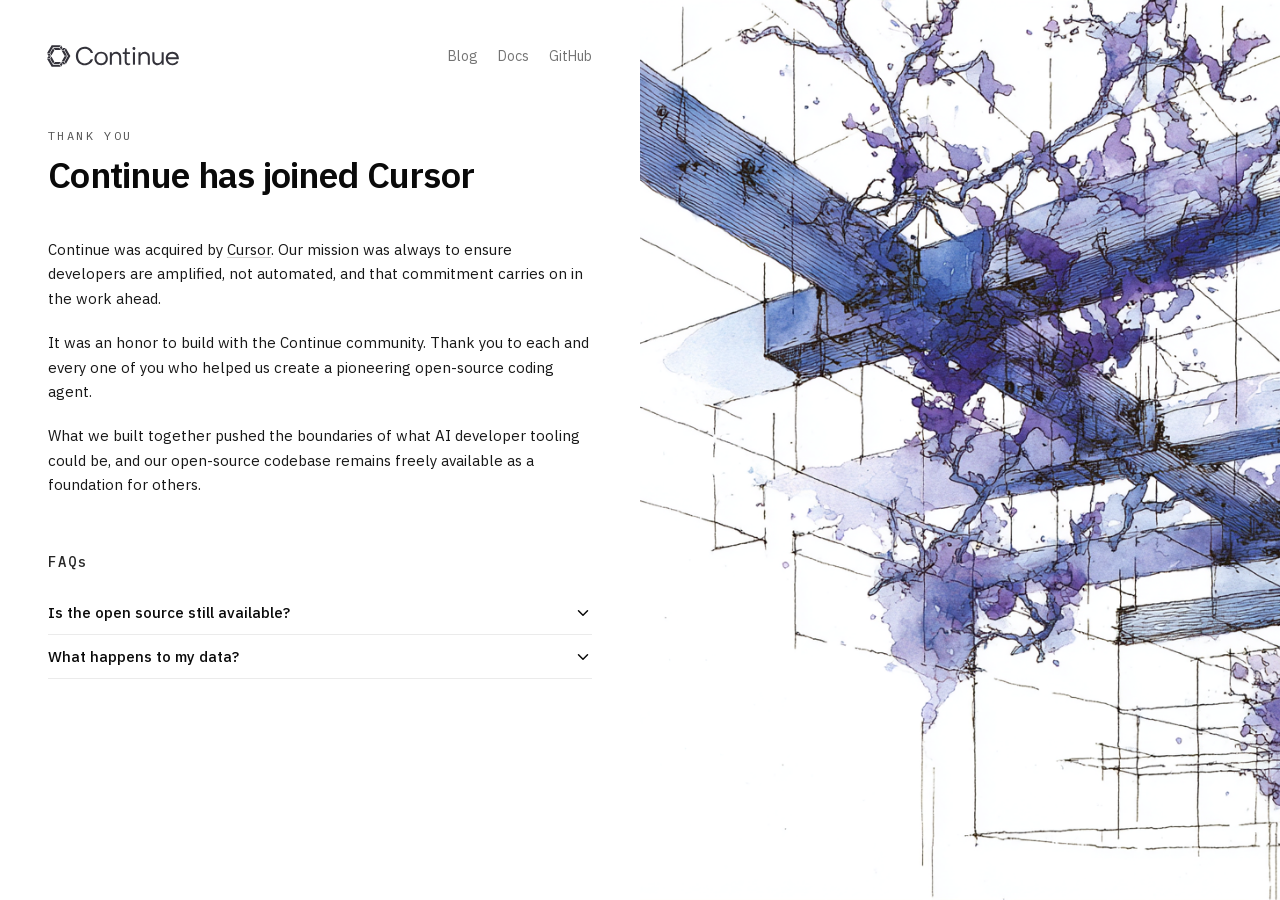
==== index.html @ 0f18d8f8 "Static landing page for continue.dev (acquired-by-Cursor archive) Co-Authored-By: Claude Opus 4.8 (1" ====
<!doctype html>
<html lang="en">
  <head>
    <meta charset="utf-8" />
    <meta name="viewport" content="width=device-width, initial-scale=1" />
    <title>Continue (acquired by Cursor)</title>
    <meta name="description" content="Continue has been acquired by Cursor." />
    <link rel="icon" href="/favicon.png" />

    <meta property="og:title" content="Continue (acquired by Cursor)" />
    <meta property="og:description" content="Continue has been acquired by Cursor." />
    <meta property="og:url" content="https://continue.dev" />
    <meta property="og:type" content="website" />
    <meta name="twitter:card" content="summary_large_image" />
    <meta name="twitter:title" content="Continue (acquired by Cursor)" />
    <meta name="twitter:description" content="Continue has been acquired by Cursor." />

    <link rel="preload" href="/fonts/ibm-plex-sans-400.woff2" as="font" type="font/woff2" crossorigin />
    <link rel="preload" href="/fonts/ibm-plex-mono-400.woff2" as="font" type="font/woff2" crossorigin />
    <link rel="stylesheet" href="/styles.css" />

    <script type="application/ld+json">
      {
        "@context": "https://schema.org",
        "@graph": [
          {
            "@type": "Organization",
            "name": "Continue",
            "url": "https://continue.dev",
            "logo": "https://continue.dev/favicon.png",
            "sameAs": [
              "https://github.com/continuedev",
              "https://x.com/continuedev",
              "https://www.linkedin.com/company/continuedev"
            ]
          },
          { "@type": "WebSite", "name": "Continue", "url": "https://continue.dev" }
        ]
      }
    </script>
  </head>
  <body>
    <div class="split">
      <!-- Left: announcement -->
      <div class="pane-left">
        <header class="site-header">
          <div class="site-header__inner">
            <a class="logo" href="/" aria-label="Continue">
              <img src="/images/continue-logo-black.svg" alt="Continue" />
            </a>
            <nav class="site-nav">
              <a href="https://blog.continue.dev">Blog</a>
              <a href="https://docs.continue.dev">Docs</a>
              <a href="https://github.com/continuedev/continue">GitHub</a>
            </nav>
          </div>
        </header>

        <article class="article">
          <header>
            <p class="article__eyebrow">Thank you</p>
            <h1 class="article__title">Continue has joined Cursor</h1>
          </header>

          <div class="article__body">
            <p>
              Continue was acquired by
              <a href="https://cursor.com/home">Cursor</a>. Our mission was
              always to ensure developers are amplified, not automated, and that
              commitment carries on in the work ahead.
            </p>
            <p>
              It was an honor to build with the Continue community. Thank you to
              each and every one of you who helped us create a pioneering
              open-source coding agent.
            </p>
            <p>
              What we built together pushed the boundaries of what AI developer
              tooling could be, and our open-source codebase remains freely
              available as a foundation for others.
            </p>
          </div>

          <section class="faq">
            <h2 class="faq__heading">FAQs</h2>

            <details class="faq-item">
              <summary>
                Is the open source still available?
                <svg class="chevron" xmlns="http://www.w3.org/2000/svg" width="18" height="18" viewBox="0 0 24 24" fill="none" stroke="currentColor" stroke-width="2" stroke-linecap="round" stroke-linejoin="round"><path d="m6 9 6 6 6-6" /></svg>
              </summary>
              <div class="faq-item__answer">
                Yes. Continue is Apache 2.0 licensed. The
                <a href="https://github.com/continuedev/continue">source code</a>
                and <a href="https://docs.continue.dev/">documentation</a> remain
                available on GitHub.
              </div>
            </details>

            <details class="faq-item">
              <summary>
                What happens to my data?
                <svg class="chevron" xmlns="http://www.w3.org/2000/svg" width="18" height="18" viewBox="0 0 24 24" fill="none" stroke="currentColor" stroke-width="2" stroke-linecap="round" stroke-linejoin="round"><path d="m6 9 6 6 6-6" /></svg>
              </summary>
              <div class="faq-item__answer">
                All user data has been deleted in accordance with the
                <a href="/privacy/">privacy notice</a>, except to the extent
                retention is required for legal,
                regulatory, tax, accounting, security, or other legitimate
                business purposes.
              </div>
            </details>
          </section>
        </article>
      </div>

      <!-- Right: image -->
      <div class="pane-right" aria-hidden="true">
        <img src="/images/hero.png" alt="" />
      </div>
    </div>
  </body>
</html>
---- styles.css ----
/* Continue — acquisition landing page.
   Static rebuild of the live continue.dev design (IBM Plex, monochrome split
   layout). No framework, no build step. */

@import url("/fonts.css");

:root {
  --sans: "IBM Plex Sans", ui-sans-serif, system-ui, sans-serif;
  --mono: "IBM Plex Mono", ui-monospace, SFMono-Regular, Menlo, monospace;

  --neutral-950: #0a0a0a;
  --neutral-900: #171717;
  --neutral-800: #262626;
  --neutral-700: #404040;
  --neutral-600: #525252;
  --neutral-500: #737373;
  --neutral-300: #d4d4d4;
}

*,
*::before,
*::after {
  box-sizing: border-box;
}

html {
  -webkit-font-smoothing: antialiased;
  -moz-osx-font-smoothing: grayscale;
  text-rendering: optimizeLegibility;
}

body {
  margin: 0;
  font-family: var(--sans);
  color: var(--neutral-900);
  background: hsl(0 0% 95.3%);
}

.font-mono {
  font-family: var(--mono);
}

a {
  color: inherit;
}

/* ---- Split layout ------------------------------------------------------ */
.split {
  display: flex;
  min-height: 100vh;
  background: #fff;
}

.pane-left {
  position: relative;
  z-index: 1;
  display: flex;
  flex-direction: column;
  align-items: center;
  width: 100%;
  background: #fff;
  padding: 6rem 1.5rem;
}

.pane-right {
  display: none;
}

.pane-right img {
  position: absolute;
  inset: 0;
  height: 100%;
  width: 100%;
  object-fit: cover;
}

/* ---- Header ------------------------------------------------------------ */
.site-header {
  position: absolute;
  inset-inline: 0;
  top: 1.5rem;
  z-index: 20;
  display: flex;
  justify-content: center;
  padding: 0 1.5rem;
}

.site-header__inner {
  display: flex;
  align-items: center;
  justify-content: space-between;
  gap: 1rem;
  width: 100%;
  max-width: 36rem;
}

.logo {
  margin-left: -0.875rem;
  display: inline-block;
  flex-shrink: 0;
}
.logo img {
  height: 3rem;
  width: auto;
  display: block;
}

.site-nav {
  display: flex;
  align-items: center;
  column-gap: 1.25rem;
  row-gap: 0.25rem;
}
.site-nav a {
  display: inline-flex;
  align-items: center;
  font-size: 14px;
  color: rgb(0 0 0 / 0.55);
  text-decoration: none;
  transition: color 0.15s ease;
}
.site-nav a:hover {
  color: rgb(0 0 0 / 0.9);
}

/* ---- Article ----------------------------------------------------------- */
.article {
  width: 100%;
  max-width: 36rem;
}

.article__eyebrow {
  margin: 0 0 0.5rem;
  font-family: var(--mono);
  font-size: 0.75rem;
  text-transform: uppercase;
  letter-spacing: 0.2em;
  color: var(--neutral-600);
}

.article__title {
  margin: 0;
  font-size: 1.875rem;
  font-weight: 600;
  letter-spacing: -0.02em;
  color: var(--neutral-950);
}

.article__body {
  margin-top: 2.5rem;
  font-size: 15px;
  line-height: 1.625;
  color: var(--neutral-900);
}
.article__body p {
  margin: 0 0 1.25rem;
}
.article__body p:last-child {
  margin-bottom: 0;
}
.article__body a {
  text-decoration: underline;
  text-underline-offset: 2px;
  text-decoration-color: var(--neutral-300);
  transition: text-decoration-color 0.15s ease;
}
.article__body a:hover {
  text-decoration-color: var(--neutral-500);
}

/* ---- FAQ accordion (native <details>) ---------------------------------- */
.faq {
  margin-top: 3.5rem;
}
.faq__heading {
  margin: 0 0 1.25rem;
  font-family: var(--mono);
  font-size: 0.875rem;
  font-weight: 500;
  letter-spacing: 0.15em;
  color: var(--neutral-800);
}

.faq-item {
  border-bottom: 1px solid rgb(0 0 0 / 0.08);
}
.faq-item > summary {
  display: flex;
  align-items: center;
  justify-content: space-between;
  gap: 1rem;
  padding: 0.75rem 0;
  font-size: 15px;
  font-weight: 500;
  color: var(--neutral-950);
  cursor: pointer;
  list-style: none;
}
.faq-item > summary::-webkit-details-marker {
  display: none;
}
.faq-item > summary .chevron {
  flex-shrink: 0;
  transition: transform 0.2s ease;
}
.faq-item[open] > summary .chevron {
  transform: rotate(180deg);
}
.faq-item__answer {
  padding: 0 0 0.75rem;
  font-size: 0.875rem;
  line-height: 1.6;
  color: var(--neutral-600);
}
.faq-item__answer a {
  color: var(--neutral-800);
  text-decoration: underline;
  text-underline-offset: 2px;
  text-decoration-color: var(--neutral-300);
}
.faq-item__answer a:hover {
  text-decoration-color: var(--neutral-500);
}

/* ---- Responsive: reveal the image pane on large screens ---------------- */
@media (min-width: 1024px) {
  .pane-left {
    width: 50%;
    padding: 8rem 3rem;
  }
  .pane-right {
    display: block;
    width: 50%;
    /* Pin to the viewport so the image never resizes when the left column
       grows (e.g. when an FAQ accordion opens). align-self:flex-start opts
       out of the flex "stretch to equal height" that caused the re-crop. */
    align-self: flex-start;
    position: sticky;
    top: 0;
    height: 100vh;
  }
  .site-header {
    top: 2rem;
    padding: 0 3rem;
  }
  .article__title {
    font-size: 2.25rem;
  }
}

/* ======================================================================== */
/* Legal pages (privacy, terms) — long-form prose                           */
/* ======================================================================== */
body.legal {
  background: #fff;
  color: var(--neutral-800);
}

.legal-header {
  border-bottom: 1px solid rgb(0 0 0 / 0.06);
}
.legal-header__inner,
.legal-footer__inner {
  display: flex;
  align-items: center;
  justify-content: space-between;
  gap: 1rem;
  max-width: 48rem;
  margin: 0 auto;
  padding: 1.25rem 1.5rem;
}

.legal-main {
  max-width: 44rem;
  margin: 0 auto;
  padding: 3rem 1.5rem 4rem;
}

.legal-meta {
  font-family: var(--mono);
  font-size: 0.8125rem;
  letter-spacing: 0.02em;
  color: var(--neutral-500);
  margin: 0 0 2.5rem;
}

/* Prose */
.prose {
  font-size: 15px;
  line-height: 1.7;
  color: var(--neutral-700);
}
.prose h1 {
  font-size: 2rem;
  font-weight: 600;
  letter-spacing: -0.02em;
  color: var(--neutral-950);
  margin: 0 0 0.75rem;
}
.prose h2 {
  font-size: 1.25rem;
  font-weight: 600;
  color: var(--neutral-950);
  margin: 2.75rem 0 0.75rem;
  letter-spacing: -0.01em;
}
.prose h3 {
  font-size: 1.05rem;
  font-weight: 600;
  color: var(--neutral-900);
  margin: 2rem 0 0.5rem;
}
.prose h4 {
  font-size: 0.95rem;
  font-weight: 600;
  color: var(--neutral-900);
  margin: 1.5rem 0 0.5rem;
}
.prose p {
  margin: 0 0 1.15rem;
}
.prose ul,
.prose ol {
  margin: 0 0 1.15rem;
  padding-left: 1.5rem;
}
.prose li {
  margin: 0 0 0.4rem;
}
.prose a {
  color: var(--neutral-950);
  text-decoration: underline;
  text-underline-offset: 2px;
  text-decoration-color: var(--neutral-300);
  transition: text-decoration-color 0.15s ease;
  overflow-wrap: anywhere;
}
.prose a:hover {
  text-decoration-color: var(--neutral-500);
}
.prose strong,
.prose b {
  font-weight: 600;
  color: var(--neutral-900);
}
.prose blockquote {
  margin: 0 0 1.15rem;
  padding-left: 1rem;
  border-left: 2px solid rgb(0 0 0 / 0.1);
  color: var(--neutral-600);
}
.prose table {
  width: 100%;
  border-collapse: collapse;
  margin: 0 0 1.15rem;
  font-size: 0.9rem;
}
.prose th,
.prose td {
  border: 1px solid rgb(0 0 0 / 0.1);
  padding: 0.5rem 0.75rem;
  text-align: left;
  vertical-align: top;
}

.legal-footer {
  border-top: 1px solid rgb(0 0 0 / 0.06);
}
.legal-footer__inner {
  font-size: 0.8125rem;
  color: var(--neutral-500);
}
.legal-footer__inner nav {
  display: flex;
  gap: 1.25rem;
}
.legal-footer a {
  color: var(--neutral-500);
  text-decoration: none;
}
.legal-footer a:hover {
  color: var(--neutral-800);
}
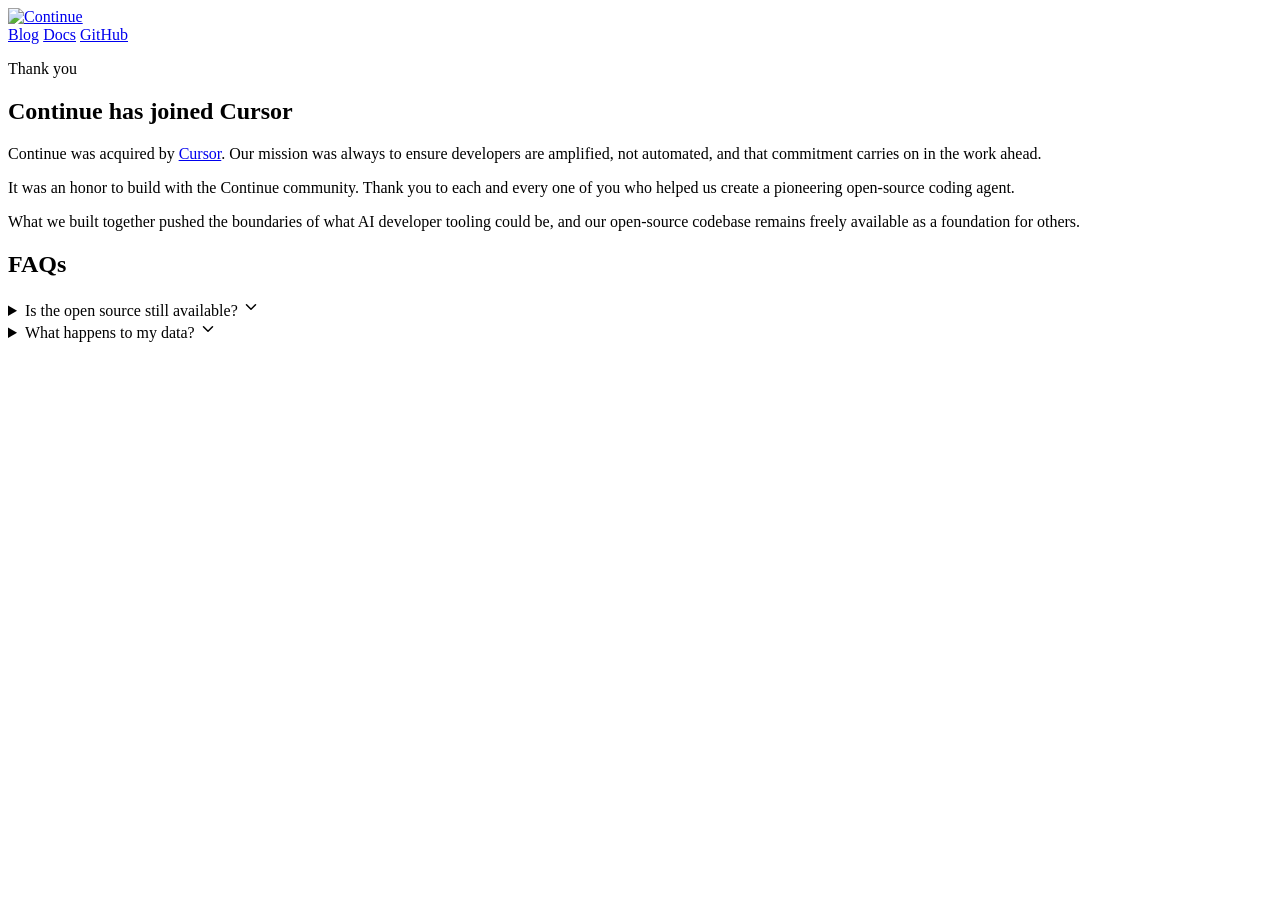
==== commit 24dc6d01: "Use relative asset paths so the site renders at any base (github.io subpath + root domain) Co-Author" ====
--- a/index.html
+++ b/index.html
@@ -5,7 +5,7 @@
     <meta name="viewport" content="width=device-width, initial-scale=1" />
     <title>Continue (acquired by Cursor)</title>
     <meta name="description" content="Continue has been acquired by Cursor." />
-    <link rel="icon" href="/favicon.png" />
+    <link rel="icon" r"="favicon.png" />
 
     <meta property="og:title" content="Continue (acquired by Cursor)" />
     <meta property="og:description" content="Continue has been acquired by Cursor." />
@@ -15,9 +15,9 @@
     <meta name="twitter:title" content="Continue (acquired by Cursor)" />
     <meta name="twitter:description" content="Continue has been acquired by Cursor." />
 
-    <link rel="preload" href="/fonts/ibm-plex-sans-400.woff2" as="font" type="font/woff2" crossorigin />
-    <link rel="preload" href="/fonts/ibm-plex-mono-400.woff2" as="font" type="font/woff2" crossorigin />
-    <link rel="stylesheet" href="/styles.css" />
+    <link rel="preload" r"="fonts/ibm-plex-sans-400.woff2" as="font" type="font/woff2" crossorigin />
+    <link rel="preload" r"="fonts/ibm-plex-mono-400.woff2" as="font" type="font/woff2" crossorigin />
+    <link rel="stylesheet" r"="styles.css" />
 
     <script type="application/ld+json">
       {
@@ -45,8 +45,8 @@
       <div class="pane-left">
         <header class="site-header">
           <div class="site-header__inner">
-            <a class="logo" href="/" aria-label="Continue">
-              <img src="/images/continue-logo-black.svg" alt="Continue" />
+            <a class="logo" href="./" aria-label="Continue">
+              <img r"="images/continue-logo-black.svg" alt="Continue" />
             </a>
             <nav class="site-nav">
               <a href="https://blog.continue.dev">Blog</a>
@@ -104,7 +104,7 @@
               </summary>
               <div class="faq-item__answer">
                 All user data has been deleted in accordance with the
-                <a href="/privacy/">privacy notice</a>, except to the extent
+                <a r"="privacy/">privacy notice</a>, except to the extent
                 retention is required for legal,
                 regulatory, tax, accounting, security, or other legitimate
                 business purposes.
@@ -116,7 +116,7 @@
 
       <!-- Right: image -->
       <div class="pane-right" aria-hidden="true">
-        <img src="/images/hero.png" alt="" />
+        <img r"="images/hero.png" alt="" />
       </div>
     </div>
   </body>
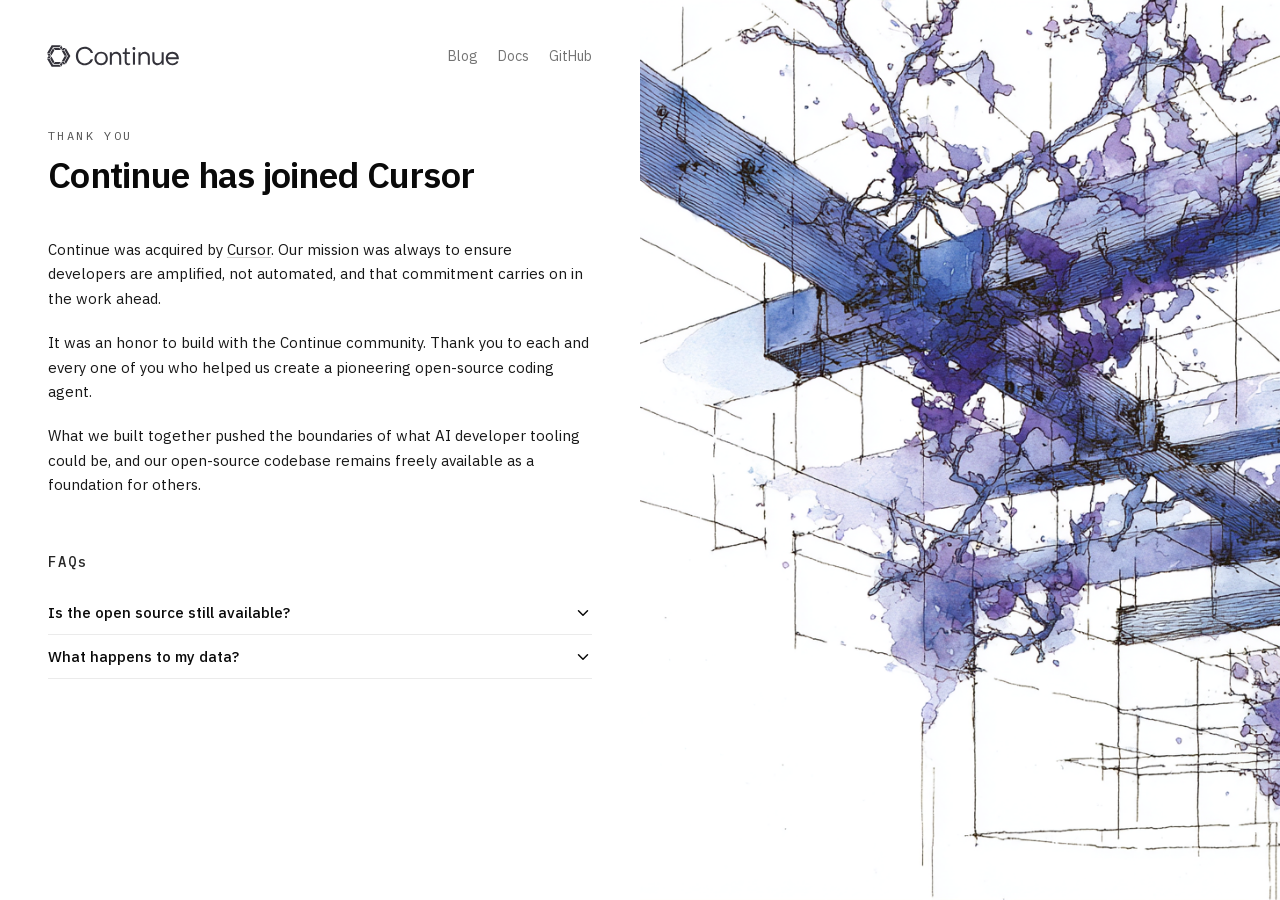
==== commit 92ca5ac7: "Fix corrupted asset attributes in index.html (rewrite with clean relative paths) Co-Authored-By: Cla" ====
--- a/index.html
+++ b/index.html
@@ -5,7 +5,7 @@
     <meta name="viewport" content="width=device-width, initial-scale=1" />
     <title>Continue (acquired by Cursor)</title>
     <meta name="description" content="Continue has been acquired by Cursor." />
-    <link rel="icon" r"="favicon.png" />
+    <link rel="icon" href="favicon.png" />
 
     <meta property="og:title" content="Continue (acquired by Cursor)" />
     <meta property="og:description" content="Continue has been acquired by Cursor." />
@@ -15,9 +15,9 @@
     <meta name="twitter:title" content="Continue (acquired by Cursor)" />
     <meta name="twitter:description" content="Continue has been acquired by Cursor." />
 
-    <link rel="preload" r"="fonts/ibm-plex-sans-400.woff2" as="font" type="font/woff2" crossorigin />
-    <link rel="preload" r"="fonts/ibm-plex-mono-400.woff2" as="font" type="font/woff2" crossorigin />
-    <link rel="stylesheet" r"="styles.css" />
+    <link rel="preload" href="fonts/ibm-plex-sans-400.woff2" as="font" type="font/woff2" crossorigin />
+    <link rel="preload" href="fonts/ibm-plex-mono-400.woff2" as="font" type="font/woff2" crossorigin />
+    <link rel="stylesheet" href="styles.css" />
 
     <script type="application/ld+json">
       {
@@ -46,7 +46,7 @@
         <header class="site-header">
           <div class="site-header__inner">
             <a class="logo" href="./" aria-label="Continue">
-              <img r"="images/continue-logo-black.svg" alt="Continue" />
+              <img src="images/continue-logo-black.svg" alt="Continue" />
             </a>
             <nav class="site-nav">
               <a href="https://blog.continue.dev">Blog</a>
@@ -104,10 +104,9 @@
               </summary>
               <div class="faq-item__answer">
                 All user data has been deleted in accordance with the
-                <a r"="privacy/">privacy notice</a>, except to the extent
-                retention is required for legal,
-                regulatory, tax, accounting, security, or other legitimate
-                business purposes.
+                <a href="privacy/">privacy notice</a>, except to the extent
+                retention is required for legal, regulatory, tax, accounting,
+                security, or other legitimate business purposes.
               </div>
             </details>
           </section>
@@ -116,7 +115,7 @@
 
       <!-- Right: image -->
       <div class="pane-right" aria-hidden="true">
-        <img r"="images/hero.png" alt="" />
+        <img src="images/hero.png" alt="" />
       </div>
     </div>
   </body>
--- a/styles.css
+++ b/styles.css
@@ -0,0 +1,383 @@
+/* Continue — acquisition landing page.
+   Static rebuild of the live continue.dev design (IBM Plex, monochrome split
+   layout). No framework, no build step. */
+
+@import url("fonts.css");
+
+:root {
+  --sans: "IBM Plex Sans", ui-sans-serif, system-ui, sans-serif;
+  --mono: "IBM Plex Mono", ui-monospace, SFMono-Regular, Menlo, monospace;
+
+  --neutral-950: #0a0a0a;
+  --neutral-900: #171717;
+  --neutral-800: #262626;
+  --neutral-700: #404040;
+  --neutral-600: #525252;
+  --neutral-500: #737373;
+  --neutral-300: #d4d4d4;
+}
+
+*,
+*::before,
+*::after {
+  box-sizing: border-box;
+}
+
+html {
+  -webkit-font-smoothing: antialiased;
+  -moz-osx-font-smoothing: grayscale;
+  text-rendering: optimizeLegibility;
+}
+
+body {
+  margin: 0;
+  font-family: var(--sans);
+  color: var(--neutral-900);
+  background: hsl(0 0% 95.3%);
+}
+
+.font-mono {
+  font-family: var(--mono);
+}
+
+a {
+  color: inherit;
+}
+
+/* ---- Split layout ------------------------------------------------------ */
+.split {
+  display: flex;
+  min-height: 100vh;
+  background: #fff;
+}
+
+.pane-left {
+  position: relative;
+  z-index: 1;
+  display: flex;
+  flex-direction: column;
+  align-items: center;
+  width: 100%;
+  background: #fff;
+  padding: 6rem 1.5rem;
+}
+
+.pane-right {
+  display: none;
+}
+
+.pane-right img {
+  position: absolute;
+  inset: 0;
+  height: 100%;
+  width: 100%;
+  object-fit: cover;
+}
+
+/* ---- Header ------------------------------------------------------------ */
+.site-header {
+  position: absolute;
+  inset-inline: 0;
+  top: 1.5rem;
+  z-index: 20;
+  display: flex;
+  justify-content: center;
+  padding: 0 1.5rem;
+}
+
+.site-header__inner {
+  display: flex;
+  align-items: center;
+  justify-content: space-between;
+  gap: 1rem;
+  width: 100%;
+  max-width: 36rem;
+}
+
+.logo {
+  margin-left: -0.875rem;
+  display: inline-block;
+  flex-shrink: 0;
+}
+.logo img {
+  height: 3rem;
+  width: auto;
+  display: block;
+}
+
+.site-nav {
+  display: flex;
+  align-items: center;
+  column-gap: 1.25rem;
+  row-gap: 0.25rem;
+}
+.site-nav a {
+  display: inline-flex;
+  align-items: center;
+  font-size: 14px;
+  color: rgb(0 0 0 / 0.55);
+  text-decoration: none;
+  transition: color 0.15s ease;
+}
+.site-nav a:hover {
+  color: rgb(0 0 0 / 0.9);
+}
+
+/* ---- Article ----------------------------------------------------------- */
+.article {
+  width: 100%;
+  max-width: 36rem;
+}
+
+.article__eyebrow {
+  margin: 0 0 0.5rem;
+  font-family: var(--mono);
+  font-size: 0.75rem;
+  text-transform: uppercase;
+  letter-spacing: 0.2em;
+  color: var(--neutral-600);
+}
+
+.article__title {
+  margin: 0;
+  font-size: 1.875rem;
+  font-weight: 600;
+  letter-spacing: -0.02em;
+  color: var(--neutral-950);
+}
+
+.article__body {
+  margin-top: 2.5rem;
+  font-size: 15px;
+  line-height: 1.625;
+  color: var(--neutral-900);
+}
+.article__body p {
+  margin: 0 0 1.25rem;
+}
+.article__body p:last-child {
+  margin-bottom: 0;
+}
+.article__body a {
+  text-decoration: underline;
+  text-underline-offset: 2px;
+  text-decoration-color: var(--neutral-300);
+  transition: text-decoration-color 0.15s ease;
+}
+.article__body a:hover {
+  text-decoration-color: var(--neutral-500);
+}
+
+/* ---- FAQ accordion (native <details>) ---------------------------------- */
+.faq {
+  margin-top: 3.5rem;
+}
+.faq__heading {
+  margin: 0 0 1.25rem;
+  font-family: var(--mono);
+  font-size: 0.875rem;
+  font-weight: 500;
+  letter-spacing: 0.15em;
+  color: var(--neutral-800);
+}
+
+.faq-item {
+  border-bottom: 1px solid rgb(0 0 0 / 0.08);
+}
+.faq-item > summary {
+  display: flex;
+  align-items: center;
+  justify-content: space-between;
+  gap: 1rem;
+  padding: 0.75rem 0;
+  font-size: 15px;
+  font-weight: 500;
+  color: var(--neutral-950);
+  cursor: pointer;
+  list-style: none;
+}
+.faq-item > summary::-webkit-details-marker {
+  display: none;
+}
+.faq-item > summary .chevron {
+  flex-shrink: 0;
+  transition: transform 0.2s ease;
+}
+.faq-item[open] > summary .chevron {
+  transform: rotate(180deg);
+}
+.faq-item__answer {
+  padding: 0 0 0.75rem;
+  font-size: 0.875rem;
+  line-height: 1.6;
+  color: var(--neutral-600);
+}
+.faq-item__answer a {
+  color: var(--neutral-800);
+  text-decoration: underline;
+  text-underline-offset: 2px;
+  text-decoration-color: var(--neutral-300);
+}
+.faq-item__answer a:hover {
+  text-decoration-color: var(--neutral-500);
+}
+
+/* ---- Responsive: reveal the image pane on large screens ---------------- */
+@media (min-width: 1024px) {
+  .pane-left {
+    width: 50%;
+    padding: 8rem 3rem;
+  }
+  .pane-right {
+    display: block;
+    width: 50%;
+    /* Pin to the viewport so the image never resizes when the left column
+       grows (e.g. when an FAQ accordion opens). align-self:flex-start opts
+       out of the flex "stretch to equal height" that caused the re-crop. */
+    align-self: flex-start;
+    position: sticky;
+    top: 0;
+    height: 100vh;
+  }
+  .site-header {
+    top: 2rem;
+    padding: 0 3rem;
+  }
+  .article__title {
+    font-size: 2.25rem;
+  }
+}
+
+/* ======================================================================== */
+/* Legal pages (privacy, terms) — long-form prose                           */
+/* ======================================================================== */
+body.legal {
+  background: #fff;
+  color: var(--neutral-800);
+}
+
+.legal-header {
+  border-bottom: 1px solid rgb(0 0 0 / 0.06);
+}
+.legal-header__inner,
+.legal-footer__inner {
+  display: flex;
+  align-items: center;
+  justify-content: space-between;
+  gap: 1rem;
+  max-width: 48rem;
+  margin: 0 auto;
+  padding: 1.25rem 1.5rem;
+}
+
+.legal-main {
+  max-width: 44rem;
+  margin: 0 auto;
+  padding: 3rem 1.5rem 4rem;
+}
+
+.legal-meta {
+  font-family: var(--mono);
+  font-size: 0.8125rem;
+  letter-spacing: 0.02em;
+  color: var(--neutral-500);
+  margin: 0 0 2.5rem;
+}
+
+/* Prose */
+.prose {
+  font-size: 15px;
+  line-height: 1.7;
+  color: var(--neutral-700);
+}
+.prose h1 {
+  font-size: 2rem;
+  font-weight: 600;
+  letter-spacing: -0.02em;
+  color: var(--neutral-950);
+  margin: 0 0 0.75rem;
+}
+.prose h2 {
+  font-size: 1.25rem;
+  font-weight: 600;
+  color: var(--neutral-950);
+  margin: 2.75rem 0 0.75rem;
+  letter-spacing: -0.01em;
+}
+.prose h3 {
+  font-size: 1.05rem;
+  font-weight: 600;
+  color: var(--neutral-900);
+  margin: 2rem 0 0.5rem;
+}
+.prose h4 {
+  font-size: 0.95rem;
+  font-weight: 600;
+  color: var(--neutral-900);
+  margin: 1.5rem 0 0.5rem;
+}
+.prose p {
+  margin: 0 0 1.15rem;
+}
+.prose ul,
+.prose ol {
+  margin: 0 0 1.15rem;
+  padding-left: 1.5rem;
+}
+.prose li {
+  margin: 0 0 0.4rem;
+}
+.prose a {
+  color: var(--neutral-950);
+  text-decoration: underline;
+  text-underline-offset: 2px;
+  text-decoration-color: var(--neutral-300);
+  transition: text-decoration-color 0.15s ease;
+  overflow-wrap: anywhere;
+}
+.prose a:hover {
+  text-decoration-color: var(--neutral-500);
+}
+.prose strong,
+.prose b {
+  font-weight: 600;
+  color: var(--neutral-900);
+}
+.prose blockquote {
+  margin: 0 0 1.15rem;
+  padding-left: 1rem;
+  border-left: 2px solid rgb(0 0 0 / 0.1);
+  color: var(--neutral-600);
+}
+.prose table {
+  width: 100%;
+  border-collapse: collapse;
+  margin: 0 0 1.15rem;
+  font-size: 0.9rem;
+}
+.prose th,
+.prose td {
+  border: 1px solid rgb(0 0 0 / 0.1);
+  padding: 0.5rem 0.75rem;
+  text-align: left;
+  vertical-align: top;
+}
+
+.legal-footer {
+  border-top: 1px solid rgb(0 0 0 / 0.06);
+}
+.legal-footer__inner {
+  font-size: 0.8125rem;
+  color: var(--neutral-500);
+}
+.legal-footer__inner nav {
+  display: flex;
+  gap: 1.25rem;
+}
+.legal-footer a {
+  color: var(--neutral-500);
+  text-decoration: none;
+}
+.legal-footer a:hover {
+  color: var(--neutral-800);
+}
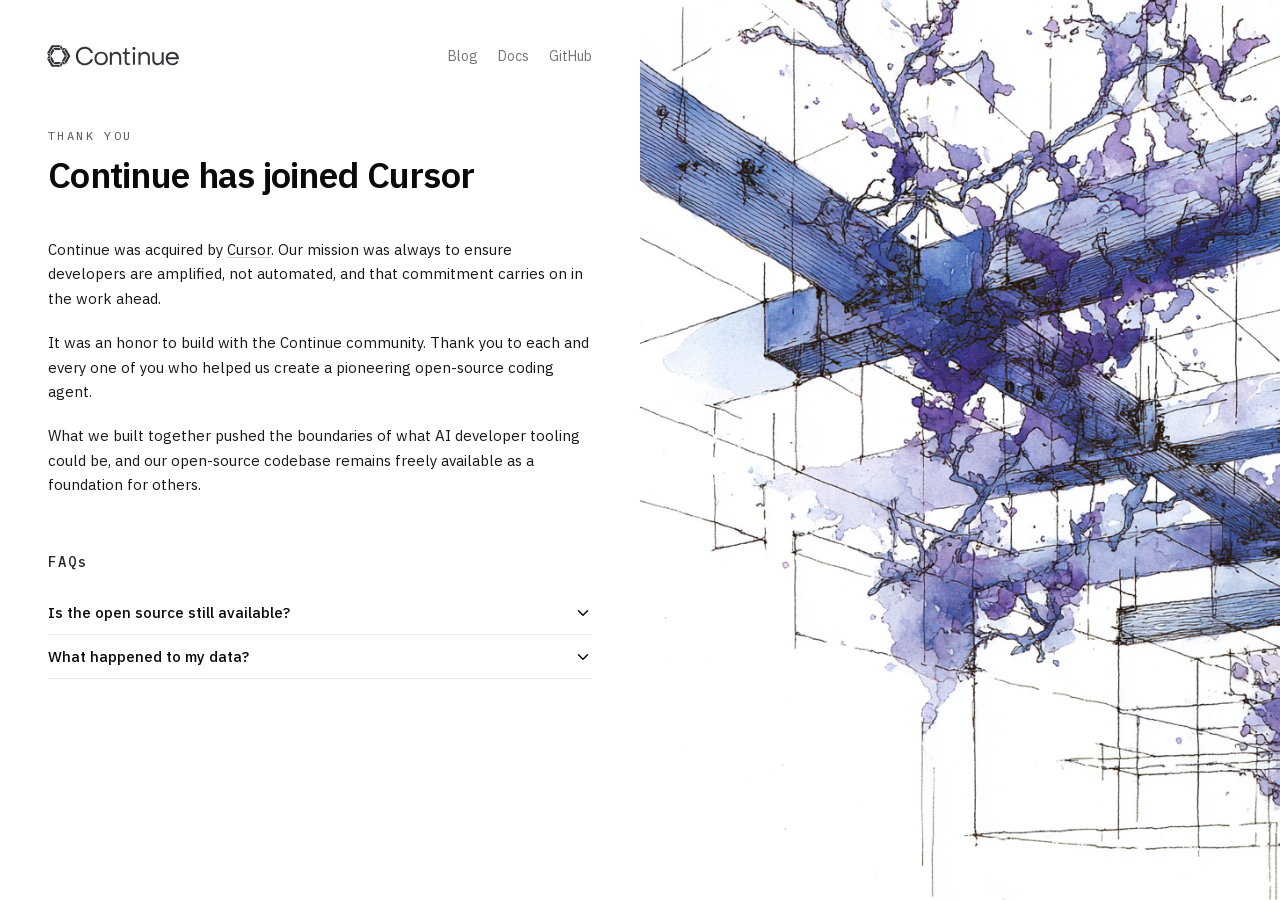
==== commit f87dbffc: "Copy: past tense for the data FAQ (happens -> happened) Co-Authored-By: Claude Opus 4.8 (1M context)" ====
--- a/index.html
+++ b/index.html
@@ -99,7 +99,7 @@
 
             <details class="faq-item">
               <summary>
-                What happens to my data?
+                What happened to my data?
                 <svg class="chevron" xmlns="http://www.w3.org/2000/svg" width="18" height="18" viewBox="0 0 24 24" fill="none" stroke="currentColor" stroke-width="2" stroke-linecap="round" stroke-linejoin="round"><path d="m6 9 6 6 6-6" /></svg>
               </summary>
               <div class="faq-item__answer">
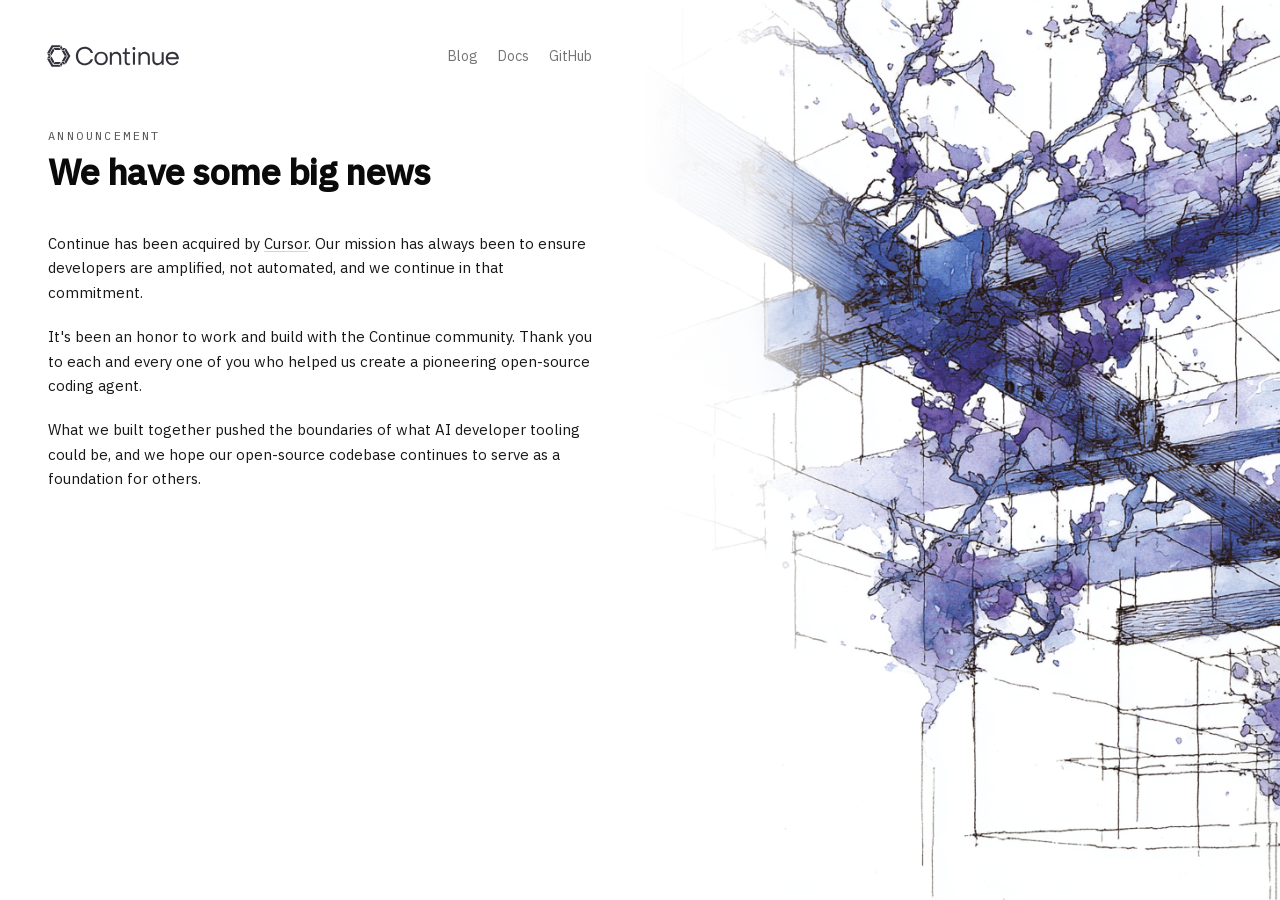
==== commit 2f6aeb1c: "Restore byte-exact mirror of original homepage (fonts, copy, ambient blur) Replaces the hand-rewritt" ====
--- a/index.html
+++ b/index.html
@@ -1,122 +1,5 @@
-<!doctype html>
-<html lang="en">
-  <head>
-    <meta charset="utf-8" />
-    <meta name="viewport" content="width=device-width, initial-scale=1" />
-    <title>Continue (acquired by Cursor)</title>
-    <meta name="description" content="Continue has been acquired by Cursor." />
-    <link rel="icon" href="favicon.png" />
-
-    <meta property="og:title" content="Continue (acquired by Cursor)" />
-    <meta property="og:description" content="Continue has been acquired by Cursor." />
-    <meta property="og:url" content="https://continue.dev" />
-    <meta property="og:type" content="website" />
-    <meta name="twitter:card" content="summary_large_image" />
-    <meta name="twitter:title" content="Continue (acquired by Cursor)" />
-    <meta name="twitter:description" content="Continue has been acquired by Cursor." />
-
-    <link rel="preload" href="fonts/ibm-plex-sans-400.woff2" as="font" type="font/woff2" crossorigin />
-    <link rel="preload" href="fonts/ibm-plex-mono-400.woff2" as="font" type="font/woff2" crossorigin />
-    <link rel="stylesheet" href="styles.css" />
-
-    <script type="application/ld+json">
-      {
-        "@context": "https://schema.org",
-        "@graph": [
-          {
-            "@type": "Organization",
-            "name": "Continue",
-            "url": "https://continue.dev",
-            "logo": "https://continue.dev/favicon.png",
-            "sameAs": [
-              "https://github.com/continuedev",
-              "https://x.com/continuedev",
-              "https://www.linkedin.com/company/continuedev"
-            ]
-          },
-          { "@type": "WebSite", "name": "Continue", "url": "https://continue.dev" }
-        ]
-      }
-    </script>
-  </head>
-  <body>
-    <div class="split">
-      <!-- Left: announcement -->
-      <div class="pane-left">
-        <header class="site-header">
-          <div class="site-header__inner">
-            <a class="logo" href="./" aria-label="Continue">
-              <img src="images/continue-logo-black.svg" alt="Continue" />
-            </a>
-            <nav class="site-nav">
-              <a href="https://blog.continue.dev">Blog</a>
-              <a href="https://docs.continue.dev">Docs</a>
-              <a href="https://github.com/continuedev/continue">GitHub</a>
-            </nav>
-          </div>
-        </header>
-
-        <article class="article">
-          <header>
-            <p class="article__eyebrow">Thank you</p>
-            <h1 class="article__title">Continue has joined Cursor</h1>
-          </header>
-
-          <div class="article__body">
-            <p>
-              Continue was acquired by
-              <a href="https://cursor.com/home">Cursor</a>. Our mission was
-              always to ensure developers are amplified, not automated, and that
-              commitment carries on in the work ahead.
-            </p>
-            <p>
-              It was an honor to build with the Continue community. Thank you to
-              each and every one of you who helped us create a pioneering
-              open-source coding agent.
-            </p>
-            <p>
-              What we built together pushed the boundaries of what AI developer
-              tooling could be, and our open-source codebase remains freely
-              available as a foundation for others.
-            </p>
-          </div>
-
-          <section class="faq">
-            <h2 class="faq__heading">FAQs</h2>
-
-            <details class="faq-item">
-              <summary>
-                Is the open source still available?
-                <svg class="chevron" xmlns="http://www.w3.org/2000/svg" width="18" height="18" viewBox="0 0 24 24" fill="none" stroke="currentColor" stroke-width="2" stroke-linecap="round" stroke-linejoin="round"><path d="m6 9 6 6 6-6" /></svg>
-              </summary>
-              <div class="faq-item__answer">
-                Yes. Continue is Apache 2.0 licensed. The
-                <a href="https://github.com/continuedev/continue">source code</a>
-                and <a href="https://docs.continue.dev/">documentation</a> remain
-                available on GitHub.
-              </div>
-            </details>
-
-            <details class="faq-item">
-              <summary>
-                What happened to my data?
-                <svg class="chevron" xmlns="http://www.w3.org/2000/svg" width="18" height="18" viewBox="0 0 24 24" fill="none" stroke="currentColor" stroke-width="2" stroke-linecap="round" stroke-linejoin="round"><path d="m6 9 6 6 6-6" /></svg>
-              </summary>
-              <div class="faq-item__answer">
-                All user data has been deleted in accordance with the
-                <a href="privacy/">privacy notice</a>, except to the extent
-                retention is required for legal, regulatory, tax, accounting,
-                security, or other legitimate business purposes.
-              </div>
-            </details>
-          </section>
-        </article>
-      </div>
-
-      <!-- Right: image -->
-      <div class="pane-right" aria-hidden="true">
-        <img src="images/hero.png" alt="" />
-      </div>
-    </div>
-  </body>
-</html>
+<!DOCTYPE html><!--IVtBTkJap0sxq5bSstML_--><html lang="en"><head><meta charSet="utf-8"/><meta name="viewport" content="width=device-width, initial-scale=1, minimum-scale=1, maximum-scale=5, viewport-fit=cover, user-scalable=yes"/><link rel="preload" href="/_next/static/media/03fc1b4a8d284b5e-s.p.af4fcd24.woff2" as="font" crossorigin="" type="font/woff2"/><link rel="preload" href="/_next/static/media/83afe278b6a6bb3c-s.p.3a6ba036.woff2" as="font" crossorigin="" type="font/woff2"/><link rel="preload" href="/_next/static/media/99e609270109b47d-s.p.64b9304e.woff2" as="font" crossorigin="" type="font/woff2"/><link rel="preload" as="image" href="/continue-logo-black.svg"/><link rel="preload" as="image" imageSrcSet="/_next/image?url=https%3A%2F%2Fha51p4k2fb4na0qd.public.blob.vercel-storage.com%2Fblog%2Fsecurity-chores-cloud-agents%2Fhero.png&amp;w=384&amp;q=75 384w, /_next/image?url=https%3A%2F%2Fha51p4k2fb4na0qd.public.blob.vercel-storage.com%2Fblog%2Fsecurity-chores-cloud-agents%2Fhero.png&amp;w=640&amp;q=75 640w, /_next/image?url=https%3A%2F%2Fha51p4k2fb4na0qd.public.blob.vercel-storage.com%2Fblog%2Fsecurity-chores-cloud-agents%2Fhero.png&amp;w=750&amp;q=75 750w, /_next/image?url=https%3A%2F%2Fha51p4k2fb4na0qd.public.blob.vercel-storage.com%2Fblog%2Fsecurity-chores-cloud-agents%2Fhero.png&amp;w=828&amp;q=75 828w, /_next/image?url=https%3A%2F%2Fha51p4k2fb4na0qd.public.blob.vercel-storage.com%2Fblog%2Fsecurity-chores-cloud-agents%2Fhero.png&amp;w=1080&amp;q=75 1080w, /_next/image?url=https%3A%2F%2Fha51p4k2fb4na0qd.public.blob.vercel-storage.com%2Fblog%2Fsecurity-chores-cloud-agents%2Fhero.png&amp;w=1200&amp;q=75 1200w, /_next/image?url=https%3A%2F%2Fha51p4k2fb4na0qd.public.blob.vercel-storage.com%2Fblog%2Fsecurity-chores-cloud-agents%2Fhero.png&amp;w=1920&amp;q=75 1920w, /_next/image?url=https%3A%2F%2Fha51p4k2fb4na0qd.public.blob.vercel-storage.com%2Fblog%2Fsecurity-chores-cloud-agents%2Fhero.png&amp;w=2048&amp;q=75 2048w, /_next/image?url=https%3A%2F%2Fha51p4k2fb4na0qd.public.blob.vercel-storage.com%2Fblog%2Fsecurity-chores-cloud-agents%2Fhero.png&amp;w=3840&amp;q=75 3840w" imageSizes="50vw"/><link rel="stylesheet" href="/_next/static/chunks/d710166abf683c43.css?dpl=dpl_HADioUbaheJdoapgZThYmTuiUphQ" data-precedence="next"/><link rel="stylesheet" href="/_next/static/chunks/1eff69cce22d547e.css?dpl=dpl_HADioUbaheJdoapgZThYmTuiUphQ" data-precedence="next"/><link rel="stylesheet" href="/_next/static/chunks/7aecf11da4beb034.css?dpl=dpl_HADioUbaheJdoapgZThYmTuiUphQ" data-precedence="next"/><link rel="preload" as="script" fetchPriority="low" href="/_next/static/chunks/35d5aac5e5a5bf53.js?dpl=dpl_HADioUbaheJdoapgZThYmTuiUphQ"/><script src="/_next/static/chunks/8fddf2ec33ab3d67.js?dpl=dpl_HADioUbaheJdoapgZThYmTuiUphQ" async=""></script><script src="/_next/static/chunks/dea8ebada7055d77.js?dpl=dpl_HADioUbaheJdoapgZThYmTuiUphQ" async=""></script><script src="/_next/static/chunks/2fc5d7487d526ffc.js?dpl=dpl_HADioUbaheJdoapgZThYmTuiUphQ" async=""></script><script src="/_next/static/chunks/9dfd903ad6410a44.js?dpl=dpl_HADioUbaheJdoapgZThYmTuiUphQ" async=""></script><script src="/_next/static/chunks/turbopack-4e14f05e9fdf05e2.js?dpl=dpl_HADioUbaheJdoapgZThYmTuiUphQ" async=""></script><script src="/_next/static/chunks/56c6aba9a00fc29c.js?dpl=dpl_HADioUbaheJdoapgZThYmTuiUphQ" async=""></script><script src="/_next/static/chunks/af942acde546e530.js?dpl=dpl_HADioUbaheJdoapgZThYmTuiUphQ" async=""></script><script src="/_next/static/chunks/6b8a3c18dd26d07b.js?dpl=dpl_HADioUbaheJdoapgZThYmTuiUphQ" async=""></script><script src="/_next/static/chunks/6eee98a76da71247.js?dpl=dpl_HADioUbaheJdoapgZThYmTuiUphQ" async=""></script><script src="/_next/static/chunks/287c53452dad2069.js?dpl=dpl_HADioUbaheJdoapgZThYmTuiUphQ" async=""></script><script src="/_next/static/chunks/81d9a566bdeeef71.js?dpl=dpl_HADioUbaheJdoapgZThYmTuiUphQ" async=""></script><script src="/_next/static/chunks/3be76ece0158f08b.js?dpl=dpl_HADioUbaheJdoapgZThYmTuiUphQ" async=""></script><script src="/_next/static/chunks/28f1e21fbbd19f78.js?dpl=dpl_HADioUbaheJdoapgZThYmTuiUphQ" async=""></script><script src="/_next/static/chunks/6a532b39277e9323.js?dpl=dpl_HADioUbaheJdoapgZThYmTuiUphQ" async=""></script><script src="/_next/static/chunks/bebe09ea74e51018.js?dpl=dpl_HADioUbaheJdoapgZThYmTuiUphQ" async=""></script><script src="/_next/static/chunks/825a99ad889dce12.js?dpl=dpl_HADioUbaheJdoapgZThYmTuiUphQ" async=""></script><script src="/_next/static/chunks/ff23e1a841228100.js?dpl=dpl_HADioUbaheJdoapgZThYmTuiUphQ" async=""></script><script src="/_next/static/chunks/b380bf1c8758e612.js?dpl=dpl_HADioUbaheJdoapgZThYmTuiUphQ" async=""></script><script src="/_next/static/chunks/9e0fda54fd0160be.js?dpl=dpl_HADioUbaheJdoapgZThYmTuiUphQ" async=""></script><script src="/_next/static/chunks/5b27f5a44d8899b9.js?dpl=dpl_HADioUbaheJdoapgZThYmTuiUphQ" async=""></script><script src="/_next/static/chunks/a73a71f92b28a34f.js?dpl=dpl_HADioUbaheJdoapgZThYmTuiUphQ" async=""></script><script src="/_next/static/chunks/8ef7bbcdd6d5e5cf.js?dpl=dpl_HADioUbaheJdoapgZThYmTuiUphQ" async=""></script><script src="/_next/static/chunks/720df4aaef0e47b7.js?dpl=dpl_HADioUbaheJdoapgZThYmTuiUphQ" async=""></script><script src="/_next/static/chunks/01ae5191c7b4fd9f.js?dpl=dpl_HADioUbaheJdoapgZThYmTuiUphQ" async=""></script><script src="/_next/static/chunks/b40028b5791bac4d.js?dpl=dpl_HADioUbaheJdoapgZThYmTuiUphQ" async=""></script><script src="/_next/static/chunks/7d65af83f52ff6f8.js?dpl=dpl_HADioUbaheJdoapgZThYmTuiUphQ" async=""></script><script src="/_next/static/chunks/07ed649577ae611b.js?dpl=dpl_HADioUbaheJdoapgZThYmTuiUphQ" async=""></script><link rel="preload" href="/_next/static/chunks/4aaf5a2d46081661.css?dpl=dpl_HADioUbaheJdoapgZThYmTuiUphQ" as="style"/><link rel="preload" href="/_next/static/chunks/f48a7c2df85e1797.css?dpl=dpl_HADioUbaheJdoapgZThYmTuiUphQ" as="style"/><meta name="next-size-adjust" content=""/><meta name="x-app" content="app"/><meta name="theme-color" media="(prefers-color-scheme: light)" content="#ffffff"/><meta name="theme-color" media="(prefers-color-scheme: dark)" content="#000000"/><title>Continue (acquired by Cursor)</title><meta name="description" content="Continue has been acquired by Cursor."/><link rel="manifest" href="/manifest.webmanifest"/><meta name="keywords" content="AI agents,background agents,continuous AI,GitHub automation,Sentry automation,Snyk automation,Linear automation,cloud agents,development automation,agent checks,AI PR checks,AI code review,automated PR review,AI pull request review,code review automation"/><meta name="format-detection" content="telephone=no"/><meta property="og:title" content="Continue (acquired by Cursor)"/><meta property="og:description" content="Continue has been acquired by Cursor."/><meta property="og:url" content="https://continue.dev"/><meta property="og:type" content="website"/><meta name="twitter:card" content="summary_large_image"/><meta name="twitter:title" content="Continue (acquired by Cursor)"/><meta name="twitter:description" content="Continue has been acquired by Cursor."/><link rel="icon" href="/favicon.png"/><script src="/_next/static/chunks/a6dad97d9634a72d.js?dpl=dpl_HADioUbaheJdoapgZThYmTuiUphQ" noModule=""></script></head><body class="h-screen overflow-hidden bg-background font-sans antialiased inter_dd475d0c-module__9A3jha__variable"><div hidden=""><!--$--><!--/$--></div><!--$--><!--/$--><script>((a,b,c,d,e,f,g,h)=>{let i=document.documentElement,j=["light","dark"];function k(b){var c;(Array.isArray(a)?a:[a]).forEach(a=>{let c="class"===a,d=c&&f?e.map(a=>f[a]||a):e;c?(i.classList.remove(...d),i.classList.add(b)):i.setAttribute(a,b)}),c=b,h&&j.includes(c)&&(i.style.colorScheme=c)}if(d)k(d);else try{let a=localStorage.getItem(b)||c,d=g&&"system"===a?window.matchMedia("(prefers-color-scheme: dark)").matches?"dark":"light":a;k(d)}catch(a){}})("class","theme","system",null,["light","dark"],null,true,true)</script><!--$!--><template data-dgst="BAILOUT_TO_CLIENT_SIDE_RENDERING"></template><!--/$--><!--$!--><template data-dgst="BAILOUT_TO_CLIENT_SIDE_RENDERING"></template><!--/$--><div class="contents" data-force-theme-scope="light"><script type="application/ld+json">{"@context":"https://schema.org","@graph":[{"@type":"Organization","name":"Continue","url":"https://continue.dev","logo":"https://continue.dev/favicon.png","sameAs":["https://github.com/continuedev","https://x.com/continuedev","https://www.linkedin.com/company/continuedev"]},{"@type":"WebSite","name":"Continue","url":"https://continue.dev"}]}</script><div class="fixed inset-0 overflow-y-auto overscroll-none scroll-smooth bg-[hsl(0_0%_95.3%)] ibm_plex_sans_b42bcf6c-module__0s_T1q__variable ibm_plex_mono_ce326e86-module__Q4TVOq__variable" style="font-family:var(--font-homepage-sans), system-ui, sans-serif"><style>
+          .font-mono {
+            font-family: var(--font-homepage-mono), ui-monospace, monospace !important;
+          }
+        </style><div class="relative flex min-h-screen bg-white"><div class="relative z-[1] flex w-full flex-col items-center bg-white px-6 py-24 lg:w-1/2 lg:px-12 lg:py-32"><div class="absolute inset-x-0 top-6 z-20 flex justify-center px-6 lg:top-8 lg:px-12"><div class="w-full max-w-xl"><div class="flex items-center justify-between gap-4"><a class="-ml-3.5 inline-block shrink-0" href="/"><img src="/continue-logo-black.svg" alt="Continue" class="h-12 w-auto"/></a><nav class="hidden items-center gap-x-5 gap-y-1 sm:flex"><a href="https://blog.continue.dev" class="text-[14px] text-black/55 transition-colors hover:text-black/90">Blog</a><a href="https://docs.continue.dev" class="text-[14px] text-black/55 transition-colors hover:text-black/90">Docs</a><a class="text-[14px] text-black/55 transition-colors hover:text-black/90" href="/export">Sign in</a></nav><button type="button" aria-label="Open menu" aria-expanded="false" class="-mr-2 inline-flex items-center justify-center rounded-md p-2 text-black/60 transition-colors hover:bg-black/[0.04] hover:text-black/90 sm:hidden"><svg xmlns="http://www.w3.org/2000/svg" width="24" height="24" viewBox="0 0 24 24" fill="none" stroke="currentColor" stroke-width="2" stroke-linecap="round" stroke-linejoin="round" class="lucide lucide-menu h-6 w-6"><line x1="4" x2="20" y1="12" y2="12"></line><line x1="4" x2="20" y1="6" y2="6"></line><line x1="4" x2="20" y1="18" y2="18"></line></svg></button></div></div></div><main class="w-full max-w-xl"><article><header class="mb-10"><p class="mb-2 font-mono text-xs uppercase tracking-[0.2em] text-neutral-600">Announcement</p><h1 class="text-3xl font-semibold tracking-tight text-neutral-950 sm:text-4xl">We have some big news</h1></header><div class="space-y-5 text-[15px] leading-relaxed text-neutral-900"><p>Continue has been acquired by<!-- --> <a href="https://cursor.com/home" class="underline underline-offset-2 decoration-neutral-300 hover:decoration-neutral-500 transition-colors">Cursor</a>. Our mission has always been to ensure developers are amplified, not automated, and we continue in that commitment.</p><p>It&#x27;s been an honor to work and build with the Continue community. Thank you to each and every one of you who helped us create a pioneering open-source coding agent.</p><p>What we built together pushed the boundaries of what AI developer tooling could be, and we hope our open-source codebase continues to serve as a foundation for others.</p></div><section class="mt-14"><h2 class="mb-5 font-mono text-sm font-medium tracking-[0.15em] text-neutral-800">FAQs</h2><div class="w-full" data-orientation="vertical"><div data-state="closed" data-orientation="vertical" class="border-b border-black/[0.08]"><h3 data-orientation="vertical" data-state="closed" class="flex"><button type="button" aria-controls="radix-_R_mslfl5tlanb_" aria-expanded="false" data-state="closed" data-orientation="vertical" id="radix-_R_6slfl5tlanb_" class="flex flex-1 items-center justify-between transition-all [&amp;[data-state=open]&gt;svg]:rotate-180 py-3 text-left text-[15px] font-medium text-neutral-950 hover:no-underline" data-radix-collection-item="">Is the open source still available?<svg xmlns="http://www.w3.org/2000/svg" width="24" height="24" viewBox="0 0 24 24" fill="none" stroke="currentColor" stroke-width="2" stroke-linecap="round" stroke-linejoin="round" class="lucide lucide-chevron-down h-4 w-4 shrink-0 transition-transform duration-200"><path d="m6 9 6 6 6-6"></path></svg></button></h3><div data-state="closed" id="radix-_R_mslfl5tlanb_" hidden="" role="region" aria-labelledby="radix-_R_6slfl5tlanb_" data-orientation="vertical" class="overflow-hidden text-sm transition-all data-[state=closed]:animate-accordion-up data-[state=open]:animate-accordion-down" style="--radix-accordion-content-height:var(--radix-collapsible-content-height);--radix-accordion-content-width:var(--radix-collapsible-content-width)"></div></div><div data-state="closed" data-orientation="vertical" class="border-b border-black/[0.08]"><h3 data-orientation="vertical" data-state="closed" class="flex"><button type="button" aria-controls="radix-_R_qslfl5tlanb_" aria-expanded="false" data-state="closed" data-orientation="vertical" id="radix-_R_aslfl5tlanb_" class="flex flex-1 items-center justify-between transition-all [&amp;[data-state=open]&gt;svg]:rotate-180 py-3 text-left text-[15px] font-medium text-neutral-950 hover:no-underline" data-radix-collection-item="">What happens to my data?<svg xmlns="http://www.w3.org/2000/svg" width="24" height="24" viewBox="0 0 24 24" fill="none" stroke="currentColor" stroke-width="2" stroke-linecap="round" stroke-linejoin="round" class="lucide lucide-chevron-down h-4 w-4 shrink-0 transition-transform duration-200"><path d="m6 9 6 6 6-6"></path></svg></button></h3><div data-state="closed" id="radix-_R_qslfl5tlanb_" hidden="" role="region" aria-labelledby="radix-_R_aslfl5tlanb_" data-orientation="vertical" class="overflow-hidden text-sm transition-all data-[state=closed]:animate-accordion-up data-[state=open]:animate-accordion-down" style="--radix-accordion-content-height:var(--radix-collapsible-content-height);--radix-accordion-content-width:var(--radix-collapsible-content-width)"></div></div><div data-state="closed" data-orientation="vertical" class="border-b border-black/[0.08]"><h3 data-orientation="vertical" data-state="closed" class="flex"><button type="button" aria-controls="radix-_R_uslfl5tlanb_" aria-expanded="false" data-state="closed" data-orientation="vertical" id="radix-_R_eslfl5tlanb_" class="flex flex-1 items-center justify-between transition-all [&amp;[data-state=open]&gt;svg]:rotate-180 py-3 text-left text-[15px] font-medium text-neutral-950 hover:no-underline" data-radix-collection-item="">What about my subscription?<svg xmlns="http://www.w3.org/2000/svg" width="24" height="24" viewBox="0 0 24 24" fill="none" stroke="currentColor" stroke-width="2" stroke-linecap="round" stroke-linejoin="round" class="lucide lucide-chevron-down h-4 w-4 shrink-0 transition-transform duration-200"><path d="m6 9 6 6 6-6"></path></svg></button></h3><div data-state="closed" id="radix-_R_uslfl5tlanb_" hidden="" role="region" aria-labelledby="radix-_R_eslfl5tlanb_" data-orientation="vertical" class="overflow-hidden text-sm transition-all data-[state=closed]:animate-accordion-up data-[state=open]:animate-accordion-down" style="--radix-accordion-content-height:var(--radix-collapsible-content-height);--radix-accordion-content-width:var(--radix-collapsible-content-width)"></div></div></div></section></article></main></div><div class="relative hidden lg:sticky lg:top-0 lg:block lg:h-screen lg:w-1/2"><img alt="" decoding="async" data-nimg="fill" class="object-cover" style="position:absolute;height:100%;width:100%;left:0;top:0;right:0;bottom:0;color:transparent" sizes="50vw" srcSet="/_next/image?url=https%3A%2F%2Fha51p4k2fb4na0qd.public.blob.vercel-storage.com%2Fblog%2Fsecurity-chores-cloud-agents%2Fhero.png&amp;w=384&amp;q=75 384w, /_next/image?url=https%3A%2F%2Fha51p4k2fb4na0qd.public.blob.vercel-storage.com%2Fblog%2Fsecurity-chores-cloud-agents%2Fhero.png&amp;w=640&amp;q=75 640w, /_next/image?url=https%3A%2F%2Fha51p4k2fb4na0qd.public.blob.vercel-storage.com%2Fblog%2Fsecurity-chores-cloud-agents%2Fhero.png&amp;w=750&amp;q=75 750w, /_next/image?url=https%3A%2F%2Fha51p4k2fb4na0qd.public.blob.vercel-storage.com%2Fblog%2Fsecurity-chores-cloud-agents%2Fhero.png&amp;w=828&amp;q=75 828w, /_next/image?url=https%3A%2F%2Fha51p4k2fb4na0qd.public.blob.vercel-storage.com%2Fblog%2Fsecurity-chores-cloud-agents%2Fhero.png&amp;w=1080&amp;q=75 1080w, /_next/image?url=https%3A%2F%2Fha51p4k2fb4na0qd.public.blob.vercel-storage.com%2Fblog%2Fsecurity-chores-cloud-agents%2Fhero.png&amp;w=1200&amp;q=75 1200w, /_next/image?url=https%3A%2F%2Fha51p4k2fb4na0qd.public.blob.vercel-storage.com%2Fblog%2Fsecurity-chores-cloud-agents%2Fhero.png&amp;w=1920&amp;q=75 1920w, /_next/image?url=https%3A%2F%2Fha51p4k2fb4na0qd.public.blob.vercel-storage.com%2Fblog%2Fsecurity-chores-cloud-agents%2Fhero.png&amp;w=2048&amp;q=75 2048w, /_next/image?url=https%3A%2F%2Fha51p4k2fb4na0qd.public.blob.vercel-storage.com%2Fblog%2Fsecurity-chores-cloud-agents%2Fhero.png&amp;w=3840&amp;q=75 3840w" src="/_next/image?url=https%3A%2F%2Fha51p4k2fb4na0qd.public.blob.vercel-storage.com%2Fblog%2Fsecurity-chores-cloud-agents%2Fhero.png&amp;w=3840&amp;q=75"/><div class="pointer-events-none absolute inset-y-0 left-0 z-10 w-56 bg-gradient-to-r from-white via-white/90 to-transparent"></div></div></div><!--$--><!--/$--></div></div><section aria-label="Notifications alt+T" tabindex="-1" aria-live="polite" aria-relevant="additions text" aria-atomic="false"></section><!--$!--><template data-dgst="BAILOUT_TO_CLIENT_SIDE_RENDERING"></template><!--/$--><script src="/_next/static/chunks/35d5aac5e5a5bf53.js?dpl=dpl_HADioUbaheJdoapgZThYmTuiUphQ" id="_R_" async=""></script><script>(self.__next_f=self.__next_f||[]).push([0])</script><script>self.__next_f.push([1,"1:\"$Sreact.fragment\"\n3:I[23710,[\"/_next/static/chunks/56c6aba9a00fc29c.js?dpl=dpl_HADioUbaheJdoapgZThYmTuiUphQ\",\"/_next/static/chunks/af942acde546e530.js?dpl=dpl_HADioUbaheJdoapgZThYmTuiUphQ\",\"/_next/static/chunks/6b8a3c18dd26d07b.js?dpl=dpl_HADioUbaheJdoapgZThYmTuiUphQ\",\"/_next/static/chunks/6eee98a76da71247.js?dpl=dpl_HADioUbaheJdoapgZThYmTuiUphQ\",\"/_next/static/chunks/287c53452dad2069.js?dpl=dpl_HADioUbaheJdoapgZThYmTuiUphQ\",\"/_next/static/chunks/81d9a566bdeeef71.js?dpl=dpl_HADioUbaheJdoapgZThYmTuiUphQ\",\"/_next/static/chunks/3be76ece0158f08b.js?dpl=dpl_HADioUbaheJdoapgZThYmTuiUphQ\",\"/_next/static/chunks/28f1e21fbbd19f78.js?dpl=dpl_HADioUbaheJdoapgZThYmTuiUphQ\",\"/_next/static/chunks/6a532b39277e9323.js?dpl=dpl_HADioUbaheJdoapgZThYmTuiUphQ\",\"/_next/static/chunks/bebe09ea74e51018.js?dpl=dpl_HADioUbaheJdoapgZThYmTuiUphQ\",\"/_next/static/chunks/825a99ad889dce12.js?dpl=dpl_HADioUbaheJdoapgZThYmTuiUphQ\"],\"ForceTheme\"]\n4:I[339756,[\"/_next/static/chunks/ff23e1a841228100.js?dpl=dpl_HADioUbaheJdoapgZThYmTuiUphQ\",\"/_next/static/chunks/b380bf1c8758e612.js?dpl=dpl_HADioUbaheJdoapgZThYmTuiUphQ\"],\"default\"]\n5:I[837457,[\"/_next/static/chunks/ff23e1a841228100.js?dpl=dpl_HADioUbaheJdoapgZThYmTuiUphQ\",\"/_next/static/chunks/b380bf1c8758e612.js?dpl=dpl_HADioUbaheJdoapgZThYmTuiUphQ\"],\"default\"]\n6:I[54236,[\"/_next/static/chunks/56c6aba9a00fc29c.js?dpl=dpl_HADioUbaheJdoapgZThYmTuiUphQ\",\"/_next/static/chunks/af942acde546e530.js?dpl=dpl_HADioUbaheJdoapgZThYmTuiUphQ\",\"/_next/static/chunks/6b8a3c18dd26d07b.js?dpl=dpl_HADioUbaheJdoapgZThYmTuiUphQ\",\"/_next/static/chunks/6eee98a76da71247.js?dpl=dpl_HADioUbaheJdoapgZThYmTuiUphQ\",\"/_next/static/chunks/287c53452dad2069.js?dpl=dpl_HADioUbaheJdoapgZThYmTuiUphQ\",\"/_next/static/chunks/81d9a566bdeeef71.js?dpl=dpl_HADioUbaheJdoapgZThYmTuiUphQ\",\"/_next/static/chunks/3be76ece0158f08b.js?dpl=dpl_HADioUbaheJdoapgZThYmTuiUphQ\",\"/_next/static/chunks/28f1e21fbbd19f78.js?dpl=dpl_HADioUbaheJdoapgZThYmTuiUphQ\",\"/_next/static/chunks/6a532b39277e9323.js?dpl=dpl_HADioUbaheJdoapgZThYmTuiUphQ\",\"/_next/static/chunks/bebe09ea74e51018.js?dpl=dpl_HADioUbaheJdoapgZThYmTuiUphQ\",\"/_next/static/chunks/9e0fda54fd0160be.js?dpl=dpl_HADioUbaheJdoapgZThYmTuiUphQ\",\"/_next/static/chunks/5b27f5a44d8899b9.js?dpl=dpl_HADioUbaheJdoapgZThYmTuiUphQ\",\"/_next/static/chunks/a73a71f92b28a34f.js?dpl=dpl_HADioUbaheJdoapgZThYmTuiUphQ\",\"/_next/static/chunks/8ef7bbcdd6d5e5cf.js?dpl=dpl_HADioUbaheJdoapgZThYmTuiUphQ\"],\"default\"]\n7:I[530196,[\"/_next/static/chunks/56c6aba9a00fc29c.js?dpl=dpl_HADioUbaheJdoapgZThYmTuiUphQ\",\"/_next/static/chunks/af942acde546e530.js?dpl=dpl_HADioUbaheJdoapgZThYmTuiUphQ\",\"/_next/static/chunks/6b8a3c18dd26d07b.js?dpl=dpl_HADioUbaheJdoapgZThYmTuiUphQ\",\"/_next/static/chunks/6eee98a76da71247.js?dpl=dpl_HADioUbaheJdoapgZThYmTuiUphQ\",\"/_next/static/chunks/287c53452dad2069.js?dpl=dpl_HADioUbaheJdoapgZThYmTuiUphQ\",\"/_next/static/chunks/81d9a566bdeeef71.js?dpl=dpl_HADioUbaheJdoapgZThYmTuiUphQ\",\"/_next/static/chunks/3be76ece0158f08b.js?dpl=dpl_HADioUbaheJdoapgZThYmTuiUphQ\",\"/_next/static/chunks/28f1e21fbbd19f78.js?dpl=dpl_HADioUbaheJdoapgZThYmTuiUphQ\",\"/_next/static/chunks/6a532b39277e9323.js?dpl=dpl_HADioUbaheJdoapgZThYmTuiUphQ\",\"/_next/static/chunks/bebe09ea74e51018.js?dpl=dpl_HADioUbaheJdoapgZThYmTuiUphQ\",\"/_next/static/chunks/825a99ad889dce12.js?dpl=dpl_HADioUbaheJdoapgZThYmTuiUphQ\",\"/_next/static/chunks/720df4aaef0e47b7.js?dpl=dpl_HADioUbaheJdoapgZThYmTuiUphQ\",\"/_next/static/chunks/01ae5191c7b4fd9f.js?dpl=dpl_HADioUbaheJdoapgZThYmTuiUphQ\"],\"default\"]\n8:I[897367,[\"/_next/static/chunks/ff23e1a841228100.js?dpl=dpl_HADioUbaheJdoapgZThYmTuiUphQ\",\"/_next/static/chunks/b380bf1c8758e612.js?dpl=dpl_HADioUbaheJdoapgZThYmTuiUphQ\"],\"OutletBoundary\"]\n9:\"$Sreact.suspense\"\nb:I[897367,[\"/_next/static/chunks/ff23e1a841228100.js?dpl=dpl_HADioUbaheJdoapgZThYmTuiUphQ\",\"/_next/static/chunks/b380bf1c8758e612.js?dpl=dpl_HADioUbaheJdoapgZThYmTuiUphQ\"],\"ViewportBoundary\"]\nd:I[897367,[\"/_next/static/chunks/ff23e1a841228100.js?dpl=dpl_HADioUbaheJdoapgZThYmTuiUphQ\",\"/_next/static/chunks/b380bf1c8758e612.js?dpl=dpl_HADioUbaheJdoapgZThYmTuiUphQ\"],\"MetadataBoundar"])</script><script>self.__next_f.push([1,"y\"]\n10:I[185143,[\"/_next/static/chunks/b40028b5791bac4d.js?dpl=dpl_HADioUbaheJdoapgZThYmTuiUphQ\"],\"default\"]\n:HL[\"/_next/static/chunks/d710166abf683c43.css?dpl=dpl_HADioUbaheJdoapgZThYmTuiUphQ\",\"style\"]\n:HL[\"/_next/static/chunks/1eff69cce22d547e.css?dpl=dpl_HADioUbaheJdoapgZThYmTuiUphQ\",\"style\"]\n:HL[\"/_next/static/chunks/7aecf11da4beb034.css?dpl=dpl_HADioUbaheJdoapgZThYmTuiUphQ\",\"style\"]\n:HL[\"/_next/static/media/03fc1b4a8d284b5e-s.p.af4fcd24.woff2\",\"font\",{\"crossOrigin\":\"\",\"type\":\"font/woff2\"}]\n:HL[\"/_next/static/media/83afe278b6a6bb3c-s.p.3a6ba036.woff2\",\"font\",{\"crossOrigin\":\"\",\"type\":\"font/woff2\"}]\n:HL[\"/_next/static/media/99e609270109b47d-s.p.64b9304e.woff2\",\"font\",{\"crossOrigin\":\"\",\"type\":\"font/woff2\"}]\n:HL[\"/_next/static/chunks/4aaf5a2d46081661.css?dpl=dpl_HADioUbaheJdoapgZThYmTuiUphQ\",\"style\"]\n"])</script><script>self.__next_f.push([1,"0:{\"P\":null,\"b\":\"IVtBTkJap0sxq5bSstML_\",\"c\":[\"\",\"\"],\"q\":\"\",\"i\":false,\"f\":[[[\"\",{\"children\":[\"(homepage)\",{\"children\":[\"__PAGE__\",{}]}]},\"$undefined\",\"$undefined\",true],[[\"$\",\"$1\",\"c\",{\"children\":[[[\"$\",\"link\",\"0\",{\"rel\":\"stylesheet\",\"href\":\"/_next/static/chunks/d710166abf683c43.css?dpl=dpl_HADioUbaheJdoapgZThYmTuiUphQ\",\"precedence\":\"next\",\"crossOrigin\":\"$undefined\",\"nonce\":\"$undefined\"}],[\"$\",\"link\",\"1\",{\"rel\":\"stylesheet\",\"href\":\"/_next/static/chunks/1eff69cce22d547e.css?dpl=dpl_HADioUbaheJdoapgZThYmTuiUphQ\",\"precedence\":\"next\",\"crossOrigin\":\"$undefined\",\"nonce\":\"$undefined\"}],[\"$\",\"script\",\"script-0\",{\"src\":\"/_next/static/chunks/56c6aba9a00fc29c.js?dpl=dpl_HADioUbaheJdoapgZThYmTuiUphQ\",\"async\":true,\"nonce\":\"$undefined\"}],[\"$\",\"script\",\"script-1\",{\"src\":\"/_next/static/chunks/af942acde546e530.js?dpl=dpl_HADioUbaheJdoapgZThYmTuiUphQ\",\"async\":true,\"nonce\":\"$undefined\"}],[\"$\",\"script\",\"script-2\",{\"src\":\"/_next/static/chunks/6b8a3c18dd26d07b.js?dpl=dpl_HADioUbaheJdoapgZThYmTuiUphQ\",\"async\":true,\"nonce\":\"$undefined\"}],[\"$\",\"script\",\"script-3\",{\"src\":\"/_next/static/chunks/6eee98a76da71247.js?dpl=dpl_HADioUbaheJdoapgZThYmTuiUphQ\",\"async\":true,\"nonce\":\"$undefined\"}],[\"$\",\"script\",\"script-4\",{\"src\":\"/_next/static/chunks/287c53452dad2069.js?dpl=dpl_HADioUbaheJdoapgZThYmTuiUphQ\",\"async\":true,\"nonce\":\"$undefined\"}],[\"$\",\"script\",\"script-5\",{\"src\":\"/_next/static/chunks/81d9a566bdeeef71.js?dpl=dpl_HADioUbaheJdoapgZThYmTuiUphQ\",\"async\":true,\"nonce\":\"$undefined\"}],[\"$\",\"script\",\"script-6\",{\"src\":\"/_next/static/chunks/3be76ece0158f08b.js?dpl=dpl_HADioUbaheJdoapgZThYmTuiUphQ\",\"async\":true,\"nonce\":\"$undefined\"}],[\"$\",\"script\",\"script-7\",{\"src\":\"/_next/static/chunks/28f1e21fbbd19f78.js?dpl=dpl_HADioUbaheJdoapgZThYmTuiUphQ\",\"async\":true,\"nonce\":\"$undefined\"}],[\"$\",\"script\",\"script-8\",{\"src\":\"/_next/static/chunks/6a532b39277e9323.js?dpl=dpl_HADioUbaheJdoapgZThYmTuiUphQ\",\"async\":true,\"nonce\":\"$undefined\"}],[\"$\",\"script\",\"script-9\",{\"src\":\"/_next/static/chunks/bebe09ea74e51018.js?dpl=dpl_HADioUbaheJdoapgZThYmTuiUphQ\",\"async\":true,\"nonce\":\"$undefined\"}]],\"$L2\"]}],{\"children\":[[\"$\",\"$1\",\"c\",{\"children\":[[[\"$\",\"link\",\"0\",{\"rel\":\"stylesheet\",\"href\":\"/_next/static/chunks/7aecf11da4beb034.css?dpl=dpl_HADioUbaheJdoapgZThYmTuiUphQ\",\"precedence\":\"next\",\"crossOrigin\":\"$undefined\",\"nonce\":\"$undefined\"}],[\"$\",\"script\",\"script-0\",{\"src\":\"/_next/static/chunks/825a99ad889dce12.js?dpl=dpl_HADioUbaheJdoapgZThYmTuiUphQ\",\"async\":true,\"nonce\":\"$undefined\"}]],[\"$\",\"$L3\",null,{\"theme\":\"light\",\"children\":[[\"$\",\"script\",null,{\"type\":\"application/ld+json\",\"dangerouslySetInnerHTML\":{\"__html\":\"{\\\"@context\\\":\\\"https://schema.org\\\",\\\"@graph\\\":[{\\\"@type\\\":\\\"Organization\\\",\\\"name\\\":\\\"Continue\\\",\\\"url\\\":\\\"https://continue.dev\\\",\\\"logo\\\":\\\"https://continue.dev/favicon.png\\\",\\\"sameAs\\\":[\\\"https://github.com/continuedev\\\",\\\"https://x.com/continuedev\\\",\\\"https://www.linkedin.com/company/continuedev\\\"]},{\\\"@type\\\":\\\"WebSite\\\",\\\"name\\\":\\\"Continue\\\",\\\"url\\\":\\\"https://continue.dev\\\"}]}\"}}],[\"$\",\"div\",null,{\"className\":\"fixed inset-0 overflow-y-auto overscroll-none scroll-smooth bg-[hsl(0_0%_95.3%)] ibm_plex_sans_b42bcf6c-module__0s_T1q__variable ibm_plex_mono_ce326e86-module__Q4TVOq__variable\",\"style\":{\"fontFamily\":\"var(--font-homepage-sans), system-ui, sans-serif\"},\"children\":[[\"$\",\"style\",null,{\"children\":\"\\n          .font-mono {\\n            font-family: var(--font-homepage-mono), ui-monospace, monospace !important;\\n          }\\n        \"}],[\"$\",\"$L4\",null,{\"parallelRouterKey\":\"children\",\"error\":\"$undefined\",\"errorStyles\":\"$undefined\",\"errorScripts\":\"$undefined\",\"template\":[\"$\",\"$L5\",null,{}],\"templateStyles\":\"$undefined\",\"templateScripts\":\"$undefined\",\"notFound\":[[\"$\",\"$L6\",null,{}],[[\"$\",\"link\",\"0\",{\"rel\":\"stylesheet\",\"href\":\"/_next/static/chunks/4aaf5a2d46081661.css?dpl=dpl_HADioUbaheJdoapgZThYmTuiUphQ\",\"precedence\":\"next\",\"crossOrigin\":\"$undefined\",\"nonce\":\"$undefined\"}]]],\"forbidden\":\"$undefined\",\"unauthorized\":\"$undefined\"}]]}]]}]]}],{\"children\":[[\"$\",\"$1\",\"c\",{\"children\":[[\"$\",\"$L7\",null,{}],[[\"$\",\"script\",\"script-0\",{\"src\":\"/_next/static/chunks/720df4aaef0e47b7.js?dpl=dpl_HADioUbaheJdoapgZThYmTuiUphQ\",\"async\":true,\"nonce\":\"$undefined\"}],[\"$\",\"script\",\"script-1\",{\"src\":\"/_next/static/chunks/01ae5191c7b4fd9f.js?dpl=dpl_HADioUbaheJdoapgZThYmTuiUphQ\",\"async\":true,\"nonce\":\"$undefined\"}]],[\"$\",\"$L8\",null,{\"children\":[\"$\",\"$9\",null,{\"name\":\"Next.MetadataOutlet\",\"children\":\"$@a\"}]}]]}],{},null,false,false]},null,false,false]},null,false,false],[\"$\",\"$1\",\"h\",{\"children\":[null,[\"$\",\"$Lb\",null,{\"children\":\"$Lc\"}],[\"$\",\"div\",null,{\"hidden\":true,\"children\":[\"$\",\"$Ld\",null,{\"children\":\"$Le\"}]}],\"$Lf\"]}],false]],\"m\":\"$undefined\",\"G\":[\"$10\",[]],\"S\":true}\n"])</script><script>self.__next_f.push([1,"12:I[479520,[\"/_next/static/chunks/56c6aba9a00fc29c.js?dpl=dpl_HADioUbaheJdoapgZThYmTuiUphQ\",\"/_next/static/chunks/af942acde546e530.js?dpl=dpl_HADioUbaheJdoapgZThYmTuiUphQ\",\"/_next/static/chunks/6b8a3c18dd26d07b.js?dpl=dpl_HADioUbaheJdoapgZThYmTuiUphQ\",\"/_next/static/chunks/6eee98a76da71247.js?dpl=dpl_HADioUbaheJdoapgZThYmTuiUphQ\",\"/_next/static/chunks/287c53452dad2069.js?dpl=dpl_HADioUbaheJdoapgZThYmTuiUphQ\",\"/_next/static/chunks/81d9a566bdeeef71.js?dpl=dpl_HADioUbaheJdoapgZThYmTuiUphQ\",\"/_next/static/chunks/3be76ece0158f08b.js?dpl=dpl_HADioUbaheJdoapgZThYmTuiUphQ\",\"/_next/static/chunks/28f1e21fbbd19f78.js?dpl=dpl_HADioUbaheJdoapgZThYmTuiUphQ\",\"/_next/static/chunks/6a532b39277e9323.js?dpl=dpl_HADioUbaheJdoapgZThYmTuiUphQ\",\"/_next/static/chunks/bebe09ea74e51018.js?dpl=dpl_HADioUbaheJdoapgZThYmTuiUphQ\"],\"\"]\n13:I[940971,[\"/_next/static/chunks/56c6aba9a00fc29c.js?dpl=dpl_HADioUbaheJdoapgZThYmTuiUphQ\",\"/_next/static/chunks/af942acde546e530.js?dpl=dpl_HADioUbaheJdoapgZThYmTuiUphQ\",\"/_next/static/chunks/6b8a3c18dd26d07b.js?dpl=dpl_HADioUbaheJdoapgZThYmTuiUphQ\",\"/_next/static/chunks/6eee98a76da71247.js?dpl=dpl_HADioUbaheJdoapgZThYmTuiUphQ\",\"/_next/static/chunks/287c53452dad2069.js?dpl=dpl_HADioUbaheJdoapgZThYmTuiUphQ\",\"/_next/static/chunks/81d9a566bdeeef71.js?dpl=dpl_HADioUbaheJdoapgZThYmTuiUphQ\",\"/_next/static/chunks/3be76ece0158f08b.js?dpl=dpl_HADioUbaheJdoapgZThYmTuiUphQ\",\"/_next/static/chunks/28f1e21fbbd19f78.js?dpl=dpl_HADioUbaheJdoapgZThYmTuiUphQ\",\"/_next/static/chunks/6a532b39277e9323.js?dpl=dpl_HADioUbaheJdoapgZThYmTuiUphQ\",\"/_next/static/chunks/bebe09ea74e51018.js?dpl=dpl_HADioUbaheJdoapgZThYmTuiUphQ\"],\"HydrationMarker\"]\n14:I[399004,[\"/_next/static/chunks/56c6aba9a00fc29c.js?dpl=dpl_HADioUbaheJdoapgZThYmTuiUphQ\",\"/_next/static/chunks/af942acde546e530.js?dpl=dpl_HADioUbaheJdoapgZThYmTuiUphQ\",\"/_next/static/chunks/6b8a3c18dd26d07b.js?dpl=dpl_HADioUbaheJdoapgZThYmTuiUphQ\",\"/_next/static/chunks/6eee98a76da71247.js?dpl=dpl_HADioUbaheJdoapgZThYmTuiUphQ\",\"/_next/static/chunks/287c53452dad2069.js?dpl=dpl_HADioUbaheJdoapgZThYmTuiUphQ\",\"/_next/static/chunks/81d9a566bdeeef71.js?dpl=dpl_HADioUbaheJdoapgZThYmTuiUphQ\",\"/_next/static/chunks/3be76ece0158f08b.js?dpl=dpl_HADioUbaheJdoapgZThYmTuiUphQ\",\"/_next/static/chunks/28f1e21fbbd19f78.js?dpl=dpl_HADioUbaheJdoapgZThYmTuiUphQ\",\"/_next/static/chunks/6a532b39277e9323.js?dpl=dpl_HADioUbaheJdoapgZThYmTuiUphQ\",\"/_next/static/chunks/bebe09ea74e51018.js?dpl=dpl_HADioUbaheJdoapgZThYmTuiUphQ\"],\"AuthKitProvider\"]\n15:I[572190,[\"/_next/static/chunks/56c6aba9a00fc29c.js?dpl=dpl_HADioUbaheJdoapgZThYmTuiUphQ\",\"/_next/static/chunks/af942acde546e530.js?dpl=dpl_HADioUbaheJdoapgZThYmTuiUphQ\",\"/_next/static/chunks/6b8a3c18dd26d07b.js?dpl=dpl_HADioUbaheJdoapgZThYmTuiUphQ\",\"/_next/static/chunks/6eee98a76da71247.js?dpl=dpl_HADioUbaheJdoapgZThYmTuiUphQ\",\"/_next/static/chunks/287c53452dad2069.js?dpl=dpl_HADioUbaheJdoapgZThYmTuiUphQ\",\"/_next/static/chunks/81d9a566bdeeef71.js?dpl=dpl_HADioUbaheJdoapgZThYmTuiUphQ\",\"/_next/static/chunks/3be76ece0158f08b.js?dpl=dpl_HADioUbaheJdoapgZThYmTuiUphQ\",\"/_next/static/chunks/28f1e21fbbd19f78.js?dpl=dpl_HADioUbaheJdoapgZThYmTuiUphQ\",\"/_next/static/chunks/6a532b39277e9323.js?dpl=dpl_HADioUbaheJdoapgZThYmTuiUphQ\",\"/_next/static/chunks/bebe09ea74e51018.js?dpl=dpl_HADioUbaheJdoapgZThYmTuiUphQ\"],\"Impersonation\"]\n16:I[12985,[\"/_next/static/chunks/56c6aba9a00fc29c.js?dpl=dpl_HADioUbaheJdoapgZThYmTuiUphQ\",\"/_next/static/chunks/af942acde546e530.js?dpl=dpl_HADioUbaheJdoapgZThYmTuiUphQ\",\"/_next/static/chunks/6b8a3c18dd26d07b.js?dpl=dpl_HADioUbaheJdoapgZThYmTuiUphQ\",\"/_next/static/chunks/6eee98a76da71247.js?dpl=dpl_HADioUbaheJdoapgZThYmTuiUphQ\",\"/_next/static/chunks/287c53452dad2069.js?dpl=dpl_HADioUbaheJdoapgZThYmTuiUphQ\",\"/_next/static/chunks/81d9a566bdeeef71.js?dpl=dpl_HADioUbaheJdoapgZThYmTuiUphQ\",\"/_next/static/chunks/3be76ece0158f08b.js?dpl=dpl_HADioUbaheJdoapgZThYmTuiUphQ\",\"/_next/static/chunks/28f1e21fbbd19f78.js?dpl=dpl_HADioUbaheJdoapgZThYmTuiUphQ\",\"/_next/static/chunks/6a532b39277e9323.js?dpl=dpl_HADioUbaheJdoapgZThYmTuiUphQ\",\"/_next/static/chunks/bebe09ea74e51018.js?dpl=dpl"])</script><script>self.__next_f.push([1,"_HADioUbaheJdoapgZThYmTuiUphQ\"],\"NuqsAdapter\"]\n17:I[580401,[\"/_next/static/chunks/56c6aba9a00fc29c.js?dpl=dpl_HADioUbaheJdoapgZThYmTuiUphQ\",\"/_next/static/chunks/af942acde546e530.js?dpl=dpl_HADioUbaheJdoapgZThYmTuiUphQ\",\"/_next/static/chunks/6b8a3c18dd26d07b.js?dpl=dpl_HADioUbaheJdoapgZThYmTuiUphQ\",\"/_next/static/chunks/6eee98a76da71247.js?dpl=dpl_HADioUbaheJdoapgZThYmTuiUphQ\",\"/_next/static/chunks/287c53452dad2069.js?dpl=dpl_HADioUbaheJdoapgZThYmTuiUphQ\",\"/_next/static/chunks/81d9a566bdeeef71.js?dpl=dpl_HADioUbaheJdoapgZThYmTuiUphQ\",\"/_next/static/chunks/3be76ece0158f08b.js?dpl=dpl_HADioUbaheJdoapgZThYmTuiUphQ\",\"/_next/static/chunks/28f1e21fbbd19f78.js?dpl=dpl_HADioUbaheJdoapgZThYmTuiUphQ\",\"/_next/static/chunks/6a532b39277e9323.js?dpl=dpl_HADioUbaheJdoapgZThYmTuiUphQ\",\"/_next/static/chunks/bebe09ea74e51018.js?dpl=dpl_HADioUbaheJdoapgZThYmTuiUphQ\"],\"Providers\"]\n18:I[910861,[\"/_next/static/chunks/56c6aba9a00fc29c.js?dpl=dpl_HADioUbaheJdoapgZThYmTuiUphQ\",\"/_next/static/chunks/af942acde546e530.js?dpl=dpl_HADioUbaheJdoapgZThYmTuiUphQ\",\"/_next/static/chunks/6b8a3c18dd26d07b.js?dpl=dpl_HADioUbaheJdoapgZThYmTuiUphQ\",\"/_next/static/chunks/6eee98a76da71247.js?dpl=dpl_HADioUbaheJdoapgZThYmTuiUphQ\",\"/_next/static/chunks/287c53452dad2069.js?dpl=dpl_HADioUbaheJdoapgZThYmTuiUphQ\",\"/_next/static/chunks/81d9a566bdeeef71.js?dpl=dpl_HADioUbaheJdoapgZThYmTuiUphQ\",\"/_next/static/chunks/3be76ece0158f08b.js?dpl=dpl_HADioUbaheJdoapgZThYmTuiUphQ\",\"/_next/static/chunks/28f1e21fbbd19f78.js?dpl=dpl_HADioUbaheJdoapgZThYmTuiUphQ\",\"/_next/static/chunks/6a532b39277e9323.js?dpl=dpl_HADioUbaheJdoapgZThYmTuiUphQ\",\"/_next/static/chunks/bebe09ea74e51018.js?dpl=dpl_HADioUbaheJdoapgZThYmTuiUphQ\",\"/_next/static/chunks/7d65af83f52ff6f8.js?dpl=dpl_HADioUbaheJdoapgZThYmTuiUphQ\",\"/_next/static/chunks/07ed649577ae611b.js?dpl=dpl_HADioUbaheJdoapgZThYmTuiUphQ\",\"/_next/static/chunks/a73a71f92b28a34f.js?dpl=dpl_HADioUbaheJdoapgZThYmTuiUphQ\",\"/_next/static/chunks/8ef7bbcdd6d5e5cf.js?dpl=dpl_HADioUbaheJdoapgZThYmTuiUphQ\",\"/_next/static/chunks/720df4aaef0e47b7.js?dpl=dpl_HADioUbaheJdoapgZThYmTuiUphQ\"],\"default\"]\n19:I[195175,[\"/_next/static/chunks/56c6aba9a00fc29c.js?dpl=dpl_HADioUbaheJdoapgZThYmTuiUphQ\",\"/_next/static/chunks/af942acde546e530.js?dpl=dpl_HADioUbaheJdoapgZThYmTuiUphQ\",\"/_next/static/chunks/6b8a3c18dd26d07b.js?dpl=dpl_HADioUbaheJdoapgZThYmTuiUphQ\",\"/_next/static/chunks/6eee98a76da71247.js?dpl=dpl_HADioUbaheJdoapgZThYmTuiUphQ\",\"/_next/static/chunks/287c53452dad2069.js?dpl=dpl_HADioUbaheJdoapgZThYmTuiUphQ\",\"/_next/static/chunks/81d9a566bdeeef71.js?dpl=dpl_HADioUbaheJdoapgZThYmTuiUphQ\",\"/_next/static/chunks/3be76ece0158f08b.js?dpl=dpl_HADioUbaheJdoapgZThYmTuiUphQ\",\"/_next/static/chunks/28f1e21fbbd19f78.js?dpl=dpl_HADioUbaheJdoapgZThYmTuiUphQ\",\"/_next/static/chunks/6a532b39277e9323.js?dpl=dpl_HADioUbaheJdoapgZThYmTuiUphQ\",\"/_next/static/chunks/bebe09ea74e51018.js?dpl=dpl_HADioUbaheJdoapgZThYmTuiUphQ\"],\"Toaster\"]\n1a:I[957215,[\"/_next/static/chunks/56c6aba9a00fc29c.js?dpl=dpl_HADioUbaheJdoapgZThYmTuiUphQ\",\"/_next/static/chunks/af942acde546e530.js?dpl=dpl_HADioUbaheJdoapgZThYmTuiUphQ\",\"/_next/static/chunks/6b8a3c18dd26d07b.js?dpl=dpl_HADioUbaheJdoapgZThYmTuiUphQ\",\"/_next/static/chunks/6eee98a76da71247.js?dpl=dpl_HADioUbaheJdoapgZThYmTuiUphQ\",\"/_next/static/chunks/287c53452dad2069.js?dpl=dpl_HADioUbaheJdoapgZThYmTuiUphQ\",\"/_next/static/chunks/81d9a566bdeeef71.js?dpl=dpl_HADioUbaheJdoapgZThYmTuiUphQ\",\"/_next/static/chunks/3be76ece0158f08b.js?dpl=dpl_HADioUbaheJdoapgZThYmTuiUphQ\",\"/_next/static/chunks/28f1e21fbbd19f78.js?dpl=dpl_HADioUbaheJdoapgZThYmTuiUphQ\",\"/_next/static/chunks/6a532b39277e9323.js?dpl=dpl_HADioUbaheJdoapgZThYmTuiUphQ\",\"/_next/static/chunks/bebe09ea74e51018.js?dpl=dpl_HADioUbaheJdoapgZThYmTuiUphQ\"],\"SpeedInsights\"]\n:HL[\"/_next/static/chunks/f48a7c2df85e1797.css?dpl=dpl_HADioUbaheJdoapgZThYmTuiUphQ\",\"style\"]\ne:[\"$\",\"$9\",null,{\"name\":\"Next.Metadata\",\"children\":\"$L11\"}]\nf:[\"$\",\"meta\",null,{\"name\":\"next-size-adjust\",\"content\":\"\"}]\n"])</script><script>self.__next_f.push([1,"2:[\"$\",\"html\",null,{\"lang\":\"en\",\"suppressHydrationWarning\":true,\"children\":[[\"$\",\"head\",null,{\"children\":[\"$\",\"meta\",null,{\"name\":\"x-app\",\"content\":\"app\"}]}],[\"$\",\"$L12\",null,{\"id\":\"reo-script\",\"strategy\":\"afterInteractive\",\"children\":\"!function(){var e,t,n;e=\\\"7aa28ed11570734\\\",t=function(){Reo.init({clientID:\\\"7aa28ed11570734\\\"})},\\n          (n=document.createElement(\\\"script\\\")).src=\\\"https://static.reo.dev/\\\"+e+\\\"/reo.js\\\",n.defer=!0,\\n          n.onload=t,document.head.appendChild(n)}();\"}],[\"$\",\"body\",null,{\"className\":\"h-screen overflow-hidden bg-background font-sans antialiased inter_dd475d0c-module__9A3jha__variable\",\"suppressHydrationWarning\":true,\"children\":[[\"$\",\"$L13\",null,{}],[\"$\",\"$L14\",null,{\"children\":[[\"$\",\"$L15\",null,{}],[\"$\",\"$L16\",null,{\"children\":[\"$\",\"$L17\",null,{\"children\":[[\"$\",\"$L4\",null,{\"parallelRouterKey\":\"children\",\"error\":\"$18\",\"errorStyles\":[[\"$\",\"link\",\"0\",{\"rel\":\"stylesheet\",\"href\":\"/_next/static/chunks/f48a7c2df85e1797.css?dpl=dpl_HADioUbaheJdoapgZThYmTuiUphQ\",\"precedence\":\"next\",\"crossOrigin\":\"$undefined\",\"nonce\":\"$undefined\"}]],\"errorScripts\":[[\"$\",\"script\",\"script-0\",{\"src\":\"/_next/static/chunks/7d65af83f52ff6f8.js?dpl=dpl_HADioUbaheJdoapgZThYmTuiUphQ\",\"async\":true}],[\"$\",\"script\",\"script-1\",{\"src\":\"/_next/static/chunks/07ed649577ae611b.js?dpl=dpl_HADioUbaheJdoapgZThYmTuiUphQ\",\"async\":true}],[\"$\",\"script\",\"script-2\",{\"src\":\"/_next/static/chunks/a73a71f92b28a34f.js?dpl=dpl_HADioUbaheJdoapgZThYmTuiUphQ\",\"async\":true}],[\"$\",\"script\",\"script-3\",{\"src\":\"/_next/static/chunks/8ef7bbcdd6d5e5cf.js?dpl=dpl_HADioUbaheJdoapgZThYmTuiUphQ\",\"async\":true}],[\"$\",\"script\",\"script-4\",{\"src\":\"/_next/static/chunks/720df4aaef0e47b7.js?dpl=dpl_HADioUbaheJdoapgZThYmTuiUphQ\",\"async\":true}]],\"template\":[\"$\",\"$L5\",null,{}],\"templateStyles\":\"$undefined\",\"templateScripts\":\"$undefined\",\"notFound\":[[\"$\",\"$L6\",null,{}],[[\"$\",\"link\",\"0\",{\"rel\":\"stylesheet\",\"href\":\"/_next/static/chunks/4aaf5a2d46081661.css?dpl=dpl_HADioUbaheJdoapgZThYmTuiUphQ\",\"precedence\":\"next\",\"crossOrigin\":\"$undefined\",\"nonce\":\"$undefined\"}]]],\"forbidden\":\"$undefined\",\"unauthorized\":\"$undefined\"}],[\"$\",\"$L19\",null,{\"invert\":true}]]}]}]]}],[\"$\",\"$L1a\",null,{}]]}]]}]\n"])</script><script>self.__next_f.push([1,"c:[[\"$\",\"meta\",\"0\",{\"charSet\":\"utf-8\"}],[\"$\",\"meta\",\"1\",{\"name\":\"viewport\",\"content\":\"width=device-width, initial-scale=1, minimum-scale=1, maximum-scale=5, viewport-fit=cover, user-scalable=yes\"}],[\"$\",\"meta\",\"2\",{\"name\":\"theme-color\",\"media\":\"(prefers-color-scheme: light)\",\"content\":\"#ffffff\"}],[\"$\",\"meta\",\"3\",{\"name\":\"theme-color\",\"media\":\"(prefers-color-scheme: dark)\",\"content\":\"#000000\"}]]\n"])</script><script>self.__next_f.push([1,"1b:I[27201,[\"/_next/static/chunks/ff23e1a841228100.js?dpl=dpl_HADioUbaheJdoapgZThYmTuiUphQ\",\"/_next/static/chunks/b380bf1c8758e612.js?dpl=dpl_HADioUbaheJdoapgZThYmTuiUphQ\"],\"IconMark\"]\na:null\n11:[[\"$\",\"title\",\"0\",{\"children\":\"Continue (acquired by Cursor)\"}],[\"$\",\"meta\",\"1\",{\"name\":\"description\",\"content\":\"Continue has been acquired by Cursor.\"}],[\"$\",\"link\",\"2\",{\"rel\":\"manifest\",\"href\":\"/manifest.webmanifest\",\"crossOrigin\":\"$undefined\"}],[\"$\",\"meta\",\"3\",{\"name\":\"keywords\",\"content\":\"AI agents,background agents,continuous AI,GitHub automation,Sentry automation,Snyk automation,Linear automation,cloud agents,development automation,agent checks,AI PR checks,AI code review,automated PR review,AI pull request review,code review automation\"}],[\"$\",\"meta\",\"4\",{\"name\":\"format-detection\",\"content\":\"telephone=no\"}],[\"$\",\"meta\",\"5\",{\"property\":\"og:title\",\"content\":\"Continue (acquired by Cursor)\"}],[\"$\",\"meta\",\"6\",{\"property\":\"og:description\",\"content\":\"Continue has been acquired by Cursor.\"}],[\"$\",\"meta\",\"7\",{\"property\":\"og:url\",\"content\":\"https://continue.dev\"}],[\"$\",\"meta\",\"8\",{\"property\":\"og:type\",\"content\":\"website\"}],[\"$\",\"meta\",\"9\",{\"name\":\"twitter:card\",\"content\":\"summary_large_image\"}],[\"$\",\"meta\",\"10\",{\"name\":\"twitter:title\",\"content\":\"Continue (acquired by Cursor)\"}],[\"$\",\"meta\",\"11\",{\"name\":\"twitter:description\",\"content\":\"Continue has been acquired by Cursor.\"}],[\"$\",\"link\",\"12\",{\"rel\":\"icon\",\"href\":\"/favicon.png\"}],[\"$\",\"$L1b\",\"13\",{}]]\n"])</script><style id="static-mirror-hide-signin">a[href="/export"],a[href^="https://app.continue.dev"]{display:none !important}</style></body></html>
--- a/_next/static/chunks/d710166abf683c43.css
+++ b/_next/static/chunks/d710166abf683c43.css
@@ -0,0 +1 @@
+*,:before,:after,::backdrop{--tw-border-spacing-x:0;--tw-border-spacing-y:0;--tw-translate-x:0;--tw-translate-y:0;--tw-rotate:0;--tw-skew-x:0;--tw-skew-y:0;--tw-scale-x:1;--tw-scale-y:1;--tw-pan-x: ;--tw-pan-y: ;--tw-pinch-zoom: ;--tw-scroll-snap-strictness:proximity;--tw-gradient-from-position: ;--tw-gradient-via-position: ;--tw-gradient-to-position: ;--tw-ordinal: ;--tw-slashed-zero: ;--tw-numeric-figure: ;--tw-numeric-spacing: ;--tw-numeric-fraction: ;--tw-ring-inset: ;--tw-ring-offset-width:0px;--tw-ring-offset-color:#fff;--tw-ring-color:#3b82f680;--tw-ring-offset-shadow:0 0 #0000;--tw-ring-shadow:0 0 #0000;--tw-shadow:0 0 #0000;--tw-shadow-colored:0 0 #0000;--tw-blur: ;--tw-brightness: ;--tw-contrast: ;--tw-grayscale: ;--tw-hue-rotate: ;--tw-invert: ;--tw-saturate: ;--tw-sepia: ;--tw-drop-shadow: ;--tw-backdrop-blur: ;--tw-backdrop-brightness: ;--tw-backdrop-contrast: ;--tw-backdrop-grayscale: ;--tw-backdrop-hue-rotate: ;--tw-backdrop-invert: ;--tw-backdrop-opacity: ;--tw-backdrop-saturate: ;--tw-backdrop-sepia: ;--tw-contain-size: ;--tw-contain-layout: ;--tw-contain-paint: ;--tw-contain-style: }*,:before,:after{box-sizing:border-box;border:0 solid #e5e7eb}:before,:after{--tw-content:""}html,:host{-webkit-text-size-adjust:100%;tab-size:4;line-height:1.5;font-family:var(--font-sans),ui-sans-serif,system-ui,sans-serif,"Apple Color Emoji","Segoe UI Emoji","Segoe UI Symbol","Noto Color Emoji";font-feature-settings:normal;font-variation-settings:normal;-webkit-tap-highlight-color:transparent}body{line-height:inherit;margin:0}hr{height:0;color:inherit;border-top-width:1px}abbr:where([title]){-webkit-text-decoration:underline dotted;text-decoration:underline dotted}h1,h2,h3,h4,h5,h6{font-size:inherit;font-weight:inherit}a{color:inherit;-webkit-text-decoration:inherit;text-decoration:inherit}b,strong{font-weight:bolder}code,kbd,samp,pre{font-feature-settings:normal;font-variation-settings:normal;font-family:ui-monospace,SFMono-Regular,Menlo,Monaco,Consolas,Liberation Mono,Courier New,monospace;font-size:1em}small{font-size:80%}sub,sup{vertical-align:baseline;font-size:75%;line-height:0;position:relative}sub{bottom:-.25em}sup{top:-.5em}table{text-indent:0;border-color:inherit;border-collapse:collapse}button,input,optgroup,select,textarea{font-feature-settings:inherit;font-variation-settings:inherit;font-family:inherit;font-size:100%;font-weight:inherit;line-height:inherit;letter-spacing:inherit;color:inherit;margin:0;padding:0}button,select{text-transform:none}button,input:where([type=button]),input:where([type=reset]),input:where([type=submit]){-webkit-appearance:button;background-color:#0000;background-image:none}:-moz-focusring{outline:auto}:-moz-ui-invalid{box-shadow:none}progress{vertical-align:baseline}::-webkit-inner-spin-button{height:auto}::-webkit-outer-spin-button{height:auto}[type=search]{-webkit-appearance:textfield;outline-offset:-2px}::-webkit-search-decoration{-webkit-appearance:none}::-webkit-file-upload-button{-webkit-appearance:button;font:inherit}summary{display:list-item}blockquote,dl,dd,h1,h2,h3,h4,h5,h6,hr,figure,p,pre{margin:0}fieldset{margin:0;padding:0}legend{padding:0}ol,ul,menu{margin:0;padding:0;list-style:none}dialog{padding:0}textarea{resize:vertical}input::-moz-placeholder{opacity:1;color:#9ca3af}textarea::-moz-placeholder{opacity:1;color:#9ca3af}input::placeholder,textarea::placeholder{opacity:1;color:#9ca3af}button,[role=button]{cursor:pointer}:disabled{cursor:default}img,svg,video,canvas,audio,iframe,embed,object{vertical-align:middle;display:block}img,video{max-width:100%;height:auto}[hidden]:where(:not([hidden=until-found])){display:none}:root{--gray-050:#fafafa;--gray-100:#f4f4f5;--gray-200:#e4e4e7;--gray-300:#d4d4d8;--gray-400:#a1a1aa;--gray-500:#71717a;--gray-600:#52525b;--gray-700:#3f3f46;--gray-800:#27272a;--gray-900:#18181b;--gray-950:#09090b;--red-050:#fef2f2;--red-100:#fee2e2;--red-200:#fecaca;--red-300:#fca5a5;--red-400:#f87171;--red-500:#ef4444;--red-600:#dc2626;--red-700:#b91c1c;--red-800:#991b1b;--red-900:#7f1d1d;--red-950:#450a0a;--orange-050:#fff7ed;--orange-100:#ffedd5;--orange-200:#fed7aa;--orange-300:#fdba74;--orange-400:#fb923c;--orange-500:#f97316;--orange-600:#ea580c;--orange-700:#c2410c;--orange-800:#9a3412;--orange-900:#7c2d12;--orange-950:#431407;--yellow-050:#fffbeb;--yellow-100:#fef3c7;--yellow-200:#fde68a;--yellow-300:#fcd34d;--yellow-400:#fbbf24;--yellow-500:#f59e0b;--yellow-600:#d97706;--yellow-700:#b45309;--yellow-800:#92400e;--yellow-900:#78350f;--yellow-950:#451a03;--green-050:#f0fdf4;--green-100:#dcfce7;--green-200:#bbf7d0;--green-300:#86efac;--green-400:#4ade80;--green-500:#22c55e;--green-600:#16a34a;--green-700:#15803d;--green-800:#166534;--green-900:#14532d;--green-950:#052e16;--teal-050:#f0fdfa;--teal-100:#ccfbf1;--teal-200:#99f6e4;--teal-300:#5eead4;--teal-400:#2dd4bf;--teal-500:#14b8a6;--teal-600:#0d9488;--teal-700:#0f766e;--teal-800:#115e59;--teal-900:#134e4a;--teal-950:#042f2e;--cyan-050:#ecfeff;--cyan-100:#cffafe;--cyan-200:#a5f3fc;--cyan-300:#67e8f9;--cyan-400:#22d3ee;--cyan-500:#06b6d4;--cyan-600:#0891b2;--cyan-700:#0e7490;--cyan-800:#155e75;--cyan-900:#164e63;--cyan-950:#083344;--blue-050:#eff6ff;--blue-100:#dbeafe;--blue-200:#bfdbfe;--blue-300:#93c5fd;--blue-400:#60a5fa;--blue-500:#3b82f6;--blue-600:#2563eb;--blue-700:#1d4ed8;--blue-800:#1e40af;--blue-900:#1e3a8a;--blue-950:#172554;--indigo-050:#eef2ff;--indigo-100:#e0e7ff;--indigo-200:#c7d2fe;--indigo-300:#a5b4fc;--indigo-400:#818cf8;--indigo-500:#6366f1;--indigo-600:#4f46e5;--indigo-700:#4338ca;--indigo-800:#3730a3;--indigo-900:#312e81;--indigo-950:#1e1b4b;--purple-050:#f5f3ff;--purple-100:#ede9fe;--purple-200:#ddd6fe;--purple-300:#c4b5fd;--purple-400:#a78bfa;--purple-500:#8b5cf6;--purple-600:#7c3aed;--purple-700:#6d28d9;--purple-800:#5b21b6;--purple-900:#4c1d95;--purple-950:#2e1065;--pink-050:#fdf2f8;--pink-100:#fce7f1;--pink-200:#fbcfe8;--pink-300:#f9a8d4;--pink-400:#f472b6;--pink-500:#ec4899;--pink-600:#db2777;--pink-700:#be185d;--pink-800:#9d174d;--pink-900:#831843;--pink-950:#500724;--background:#fff;--foreground:#020817;--card:#fff;--card-foreground:#020817;--popover:#fff;--popover-foreground:#020817;--primary:#0f172a;--primary-foreground:#f8fafc;--secondary:#f1f5f9;--secondary-foreground:#0f172a;--muted:#f1f5f9;--muted-foreground:#64748b;--accent:#f1f5f9;--accent-foreground:#0f172a;--destructive:var(--red-500);--destructive-foreground:#f8fafc;--destructive-bg:var(--red-050);--destructive-border:var(--red-200);--destructive-muted:var(--red-700);--alert:var(--red-600);--alert-foreground:#fff;--border:#e2e8f0;--input:#e2e8f0;--ring:var(--indigo-300);--radius:.5rem;--action-success:var(--green-600);--action-success-hover:var(--green-700);--action-success-foreground:#fff;--action-dark:var(--gray-950);--action-dark-hover:var(--gray-800);--action-dark-foreground:#fff;--action-info:var(--blue-600);--action-info-hover:var(--blue-700);--action-info-foreground:#fff;--info-bg:#ebf5ff;--info-border:#bcd9f5;--info-text:#1466b8;--info-text-muted:#3380cc;--warning-bg:#fff9e5;--warning-border:#f5e0a3;--warning-text:#8e570b;--warning-text-muted:#ad7e1f;--status-muted:#000;--status-muted-bg:#e6e6e6;--status-info:#0059b3;--status-info-bg:#e5f2ff;--status-warning:var(--yellow-500);--status-warning-bg:#ffeccc;--status-success:var(--green-500);--status-success-bg:#e4fbed;--status-success-border:var(--green-300);--tier-team-bg:#e5f2ff;--tier-team-text:#1259a1;--tier-enterprise-bg:#f2e8fc;--tier-enterprise-text:#6619b3;--activity-level-0:#f0eff0;--activity-level-1:#dedafc;--activity-level-2:#c3b9f9;--activity-level-3:#a393f0;--activity-level-4:#7f64ed;--chart-axis:var(--gray-500);--chart-tooltip-bg:#000;--chart-tooltip-text:#fff;--chart-1:#b49ee5;--chart-2:#cebff2;--chart-3:#8d64ed;--chart-4:#79e7c2;--chart-5:#24e0a1;--chart-6:#e8e0fa;--chart-7:#a8f0d8;--chart-8:#bebbbb;--change-edit:var(--yellow-500);--change-edit-bg:#fef5e7;--change-edit-border:#e4b667;--change-create:#10b77f;--change-create-bg:#e8fdf6;--change-create-border:#47d1a3;--change-read:#0da2e7;--change-read-bg:#e7f6fe;--change-read-border:#67bde4;--folder-icon:var(--yellow-500);--folder-icon-muted:#c69c53;--brand:var(--purple-600);--brand-bg:#f1ecf9;--brand-border:#a88cd9;--accent-indigo:var(--indigo-500);--accent-indigo-bg:#ececf9;--accent-indigo-border:#a6a7d9;--overlay:#000;--overlay-foreground:#fff;--diff-addition:#05bd48;--diff-deletion:#f50000;--badge-purple:#efedfc;--badge-purple-foreground:#592fbc;--badge-green:#e4fbed;--badge-green-foreground:#1f7a40;--diff-comment-bg:#f5f7f9;--diff-comment-border:#cfd6de;--syntax-comment:#6f8090;--syntax-string:#003066;--syntax-keyword:#d51a33;--syntax-function:#7437b9;--syntax-number:#005dc7;--syntax-boolean:#d51a33;--syntax-operator:#23292e;--syntax-punctuation:#23292e;--syntax-property:#005dc7;--syntax-tag:#228739;--syntax-selector:#7437b9;--syntax-attr-name:#005dc7;--sidebar-background:var(--gray-050);--sidebar-foreground:var(--gray-700);--sidebar-primary:var(--gray-900);--sidebar-primary-foreground:var(--gray-050);--sidebar-accent:var(--gray-200);--sidebar-accent-foreground:#2c2c30;--sidebar-border:#e5e7eb;--sidebar-ring:var(--blue-500);--agent-metrics-series-1:#f637b3;--agent-metrics-series-2:#eb55f6;--agent-metrics-series-3:#b35af6;--agent-metrics-series-4:#667aff;--agent-metrics-series-5:#2ea4ff;--agent-metrics-series-6:#00d0ff;--agent-metrics-series-7:#31dded;--agent-metrics-series-8:#60e6d4;--agent-metrics-series-9:#89ec9b;--agent-metrics-semantic-positive:#5bbea2;--agent-metrics-semantic-negative:#e06c6c;--agent-metrics-semantic-warning:#e8ca6d;--agent-metrics-semantic-neutral:#b5bcc4;--agent-metrics-text-positive:#499c86;--agent-metrics-text-negative:#c45a5a;--agent-metrics-text-warning:#c88a04;--combo-1:#6467f2;--combo-2:#8090fa;--combo-3:#a85dee;--combo-4:#ec4699;--combo-5:#0da2e7;--integration-cron:#895bf5;--integration-github:#23292e;--integration-snyk:#4b1c97;--integration-sentry:#3a2d5d;--integration-slack:#4b154c;--integration-webhook:#6467f2;--avatar-1:#3c83f6;--avatar-2:#21c45d;--avatar-3:#ec4699;--avatar-4:#f97015;--avatar-5:#9234ea;--avatar-6:#07b6d5;--avatar-7:var(--yellow-500);--avatar-8:#10b77f;--goal-testing:#21c45d;--goal-docs:#3c83f6;--goal-accessibility:#895bf5;--goal-security:#ef4343;--goal-performance:var(--yellow-500);--goal-ci-failure:#ef4343;--goal-review-comments:#07b6d5;--goal-merge-conflicts:#ec4699;--goal-snyk:#2e24e0;--goal-triage:#16a249;--goal-sentry:#ef4343;--service-supabase:#3ae497;--service-posthog:#fbc02d;--service-jira:#0052cc;--service-netlify:#00c7b6;--service-sanity:#f36258;--file-typescript:#3178c4;--file-javascript:#e7b008;--file-python:#468bc3;--file-rust:var(--orange-400);--file-go:#1eb7d2;--file-css:#1e9cf1;--file-scss:#c69;--file-html:#ff5724;--file-json:#e6b319;--file-yaml:#dd3c3c;--file-docker:#3178c4;--file-sql:#c39b22;--file-markdown:#5991c0;--file-media-image:#9f53c6;--file-media-svg:#d97726;--file-env:#b88f14}.dark{--background:var(--gray-950);--foreground:var(--gray-050);--card:var(--gray-950);--card-foreground:var(--gray-050);--popover:var(--gray-950);--popover-foreground:var(--gray-050);--primary:#e0e0e0;--primary-foreground:var(--gray-900);--secondary:var(--gray-800);--secondary-foreground:var(--gray-050);--muted:var(--gray-800);--muted-foreground:var(--gray-400);--accent:var(--gray-800);--accent-foreground:var(--gray-050);--destructive-foreground:var(--gray-050);--destructive-bg:#361717;--destructive-border:#602020;--destructive-muted:#c65353;--border:var(--gray-800);--input:var(--gray-800);--ring:var(--gray-300);--info-bg:#172e45;--info-border:#2e4d6b;--info-text:#7db3e8;--info-text-muted:#69c;--warning-bg:#362e17;--warning-border:#736026;--warning-text:#e8cd7d;--warning-text-muted:#ccb366;--status-muted:#b3b3b3;--status-muted-bg:#333;--status-info:#66b3ff;--status-info-bg:#1a334d;--status-warning:#f8bc54;--status-warning-bg:#4d3a1a;--status-success-bg:#1c4029;--status-success-border:var(--green-700);--tier-team-bg:#1a334d;--tier-team-text:#8cbff2;--tier-enterprise-bg:#38224f;--tier-enterprise-text:#bf93ec;--activity-level-0:#242428;--activity-level-1:#2f2659;--activity-level-2:#439;--activity-level-3:#5e47d1;--activity-level-4:#8067e4;--chart-axis:var(--gray-400);--chart-tooltip-bg:#303036;--chart-tooltip-text:var(--gray-050);--chart-1:#c0aeea;--chart-2:#d8ccf5;--chart-3:#a17ff0;--chart-4:#86eac8;--chart-5:#44e4af;--chart-6:#efe9fb;--chart-7:#baf3e0;--chart-8:#c8c6c6;--change-edit:#f6a823;--change-edit-bg:#40331c;--change-edit-border:#997433;--change-create:#12d393;--change-create-bg:#1c4034;--change-create-border:#397;--change-read:#26b2f2;--change-read-bg:#1c3540;--change-read-border:#337999;--folder-icon:#f7b23b;--folder-icon-muted:#b38d4d;--brand:#9b6af1;--brand-bg:#2f2442;--brand-border:#6745a1;--accent-indigo:#7c7ef4;--accent-indigo-bg:#20213c;--accent-indigo-border:#474885;--diff-addition:#42f082;--diff-deletion:#f04242;--badge-purple:#362659;--badge-purple-foreground:#bea8f0;--badge-green:#224f32;--badge-green-foreground:#93ecb3;--diff-comment-bg:#121821;--diff-comment-border:#2e343d;--syntax-comment:#8a939e;--syntax-string:#a3d7ff;--syntax-keyword:#f08c7f;--syntax-function:#cda1f7;--syntax-number:#7ac6ff;--syntax-boolean:#f08c7f;--syntax-operator:#f6f7f9;--syntax-punctuation:#f6f7f9;--syntax-property:#7ac6ff;--syntax-tag:#78e73c;--syntax-selector:#cda1f7;--syntax-attr-name:#7ac6ff;--sidebar-background:var(--gray-900);--sidebar-foreground:var(--gray-100);--sidebar-primary:var(--gray-050);--sidebar-primary-foreground:var(--gray-900);--sidebar-accent:var(--gray-700);--sidebar-accent-foreground:var(--gray-100);--sidebar-border:var(--gray-800);--sidebar-ring:var(--gray-300);--file-typescript:#4991df;--file-javascript:#f7c42b;--file-python:#64a4d8;--file-rust:#fca055;--file-go:#3fcbe4;--file-css:#36a7f2;--file-scss:#de7cad;--file-html:#ff6a3d;--file-json:#ebc247;--file-yaml:#e05252;--file-docker:#4991df;--file-sql:#ddb43c;--file-markdown:#75abd7;--file-media-image:#b675d7;--file-media-svg:#e09252;--file-env:#e8ba30}[data-force-theme-scope=light],html[data-force-theme=light],html[data-force-theme=light].dark{--background:#fff;--foreground:#020817;--card:#fff;--card-foreground:#020817;--popover:#fff;--popover-foreground:#020817;--primary:#0f172a;--primary-foreground:#f8fafc;--secondary:#f1f5f9;--secondary-foreground:#0f172a;--muted:#f1f5f9;--muted-foreground:#64748b;--accent:#f1f5f9;--accent-foreground:#0f172a;--destructive-foreground:#f8fafc;--destructive-bg:var(--red-050);--destructive-border:var(--red-200);--destructive-muted:var(--red-700);--border:#e2e8f0;--input:#e2e8f0;--ring:var(--indigo-300);--info-bg:#ebf5ff;--info-border:#bcd9f5;--info-text:#1466b8;--info-text-muted:#3380cc;--warning-bg:#fff9e5;--warning-border:#f5e0a3;--warning-text:#8e570b;--warning-text-muted:#ad7e1f;--status-muted:#000;--status-muted-bg:#e6e6e6;--status-info:#0059b3;--status-info-bg:#e5f2ff;--status-warning:var(--yellow-500);--status-warning-bg:#ffeccc;--status-success-bg:#e4fbed;--status-success-border:var(--green-300);--tier-team-bg:#e5f2ff;--tier-team-text:#1259a1;--tier-enterprise-bg:#f2e8fc;--tier-enterprise-text:#6619b3;--activity-level-0:#f0eff0;--activity-level-1:#dedafc;--activity-level-2:#c3b9f9;--activity-level-3:#a393f0;--activity-level-4:#7f64ed;--chart-axis:var(--gray-500);--chart-tooltip-bg:#000;--chart-tooltip-text:#fff;--chart-1:#b49ee5;--chart-2:#cebff2;--chart-3:#8d64ed;--chart-4:#79e7c2;--chart-5:#24e0a1;--chart-6:#e8e0fa;--chart-7:#a8f0d8;--chart-8:#bebbbb;--change-edit:var(--yellow-500);--change-edit-bg:#fef5e7;--change-edit-border:#e4b667;--change-create:#10b77f;--change-create-bg:#e8fdf6;--change-create-border:#47d1a3;--change-read:#0da2e7;--change-read-bg:#e7f6fe;--change-read-border:#67bde4;--folder-icon:var(--yellow-500);--folder-icon-muted:#c69c53;--brand:var(--purple-600);--brand-bg:#f1ecf9;--brand-border:#a88cd9;--accent-indigo:var(--indigo-500);--accent-indigo-bg:#ececf9;--accent-indigo-border:#a6a7d9;--diff-addition:#05bd48;--diff-deletion:#f50000;--badge-purple:#efedfc;--badge-purple-foreground:#592fbc;--badge-green:#e4fbed;--badge-green-foreground:#1f7a40;--diff-comment-bg:#f5f7f9;--diff-comment-border:#cfd6de;--syntax-comment:#6f8090;--syntax-string:#003066;--syntax-keyword:#d51a33;--syntax-function:#7437b9;--syntax-number:#005dc7;--syntax-boolean:#d51a33;--syntax-operator:#23292e;--syntax-punctuation:#23292e;--syntax-property:#005dc7;--syntax-tag:#228739;--syntax-selector:#7437b9;--syntax-attr-name:#005dc7;--sidebar-background:var(--gray-050);--sidebar-foreground:var(--gray-700);--sidebar-primary:var(--gray-900);--sidebar-primary-foreground:var(--gray-050);--sidebar-accent:var(--gray-200);--sidebar-accent-foreground:#2c2c30;--sidebar-border:#e5e7eb;--sidebar-ring:var(--blue-500);--file-typescript:#3178c4;--file-javascript:#e7b008;--file-python:#468bc3;--file-rust:var(--orange-400);--file-go:#1eb7d2;--file-css:#1e9cf1;--file-scss:#c69;--file-html:#ff5724;--file-json:#e6b319;--file-yaml:#dd3c3c;--file-docker:#3178c4;--file-sql:#c39b22;--file-markdown:#5991c0;--file-media-image:#9f53c6;--file-media-svg:#d97726;--file-env:#b88f14;--lightningcss-light:initial;--lightningcss-dark: ;color-scheme:light}html{scroll-behavior:smooth}*{--tw-border-opacity:1;border-color:color-mix(in oklch,var(--border)calc(var(--tw-border-opacity)*100%),transparent)}body{--tw-bg-opacity:1;background-color:color-mix(in oklch,var(--background)calc(var(--tw-bg-opacity)*100%),transparent);--tw-text-opacity:1;color:color-mix(in oklch,var(--foreground)calc(var(--tw-text-opacity)*100%),transparent)}::-webkit-scrollbar{display:none}*{-ms-overflow-style:none;scrollbar-width:none}.\!container{width:100%!important;margin-left:auto!important;margin-right:auto!important;padding-left:2rem!important;padding-right:2rem!important}.container{width:100%;margin-left:auto;margin-right:auto;padding-left:2rem;padding-right:2rem}@media (min-width:1400px){.\!container{max-width:1400px!important}.container{max-width:1400px}}.prose{color:var(--tw-prose-body);max-width:65ch}.prose :where(p):not(:where([class~=not-prose],[class~=not-prose] *)){margin-top:1.25em;margin-bottom:1.25em}.prose :where([class~=lead]):not(:where([class~=not-prose],[class~=not-prose] *)){color:var(--tw-prose-lead);margin-top:1.2em;margin-bottom:1.2em;font-size:1.25em;line-height:1.6}.prose :where(a):not(:where([class~=not-prose],[class~=not-prose] *)){color:var(--tw-prose-links);font-weight:500;text-decoration:underline}.prose :where(strong):not(:where([class~=not-prose],[class~=not-prose] *)){color:var(--tw-prose-bold);font-weight:600}.prose :where(a strong):not(:where([class~=not-prose],[class~=not-prose] *)),.prose :where(blockquote strong):not(:where([class~=not-prose],[class~=not-prose] *)),.prose :where(thead th strong):not(:where([class~=not-prose],[class~=not-prose] *)){color:inherit}.prose :where(ol):not(:where([class~=not-prose],[class~=not-prose] *)){margin-top:1.25em;margin-bottom:1.25em;padding-inline-start:1.625em;list-style-type:decimal}.prose :where(ol[type=A]):not(:where([class~=not-prose],[class~=not-prose] *)){list-style-type:upper-alpha}.prose :where(ol[type=a]):not(:where([class~=not-prose],[class~=not-prose] *)){list-style-type:lower-alpha}.prose :where(ol[type=A s]):not(:where([class~=not-prose],[class~=not-prose] *)){list-style-type:upper-alpha}.prose :where(ol[type=a s]):not(:where([class~=not-prose],[class~=not-prose] *)){list-style-type:lower-alpha}.prose :where(ol[type=I]):not(:where([class~=not-prose],[class~=not-prose] *)){list-style-type:upper-roman}.prose :where(ol[type=i]):not(:where([class~=not-prose],[class~=not-prose] *)){list-style-type:lower-roman}.prose :where(ol[type=I s]):not(:where([class~=not-prose],[class~=not-prose] *)){list-style-type:upper-roman}.prose :where(ol[type=i s]):not(:where([class~=not-prose],[class~=not-prose] *)){list-style-type:lower-roman}.prose :where(ol[type="1"]):not(:where([class~=not-prose],[class~=not-prose] *)){list-style-type:decimal}.prose :where(ul):not(:where([class~=not-prose],[class~=not-prose] *)){margin-top:1.25em;margin-bottom:1.25em;padding-inline-start:1.625em;list-style-type:disc}.prose :where(ol>li):not(:where([class~=not-prose],[class~=not-prose] *))::marker{color:var(--tw-prose-counters);font-weight:400}.prose :where(ul>li):not(:where([class~=not-prose],[class~=not-prose] *))::marker{color:var(--tw-prose-bullets)}.prose :where(dt):not(:where([class~=not-prose],[class~=not-prose] *)){color:var(--tw-prose-headings);margin-top:1.25em;font-weight:600}.prose :where(hr):not(:where([class~=not-prose],[class~=not-prose] *)){border-color:var(--tw-prose-hr);border-top-width:1px;margin-top:3em;margin-bottom:3em}.prose :where(blockquote):not(:where([class~=not-prose],[class~=not-prose] *)){color:var(--tw-prose-quotes);border-inline-start-width:.25rem;border-inline-start-color:var(--tw-prose-quote-borders);quotes:"“""”""‘""’";margin-top:1.6em;margin-bottom:1.6em;padding-inline-start:1em;font-style:italic;font-weight:500}.prose :where(blockquote p:first-of-type):not(:where([class~=not-prose],[class~=not-prose] *)):before{content:open-quote}.prose :where(blockquote p:last-of-type):not(:where([class~=not-prose],[class~=not-prose] *)):after{content:close-quote}.prose :where(h1):not(:where([class~=not-prose],[class~=not-prose] *)){color:var(--tw-prose-headings);margin-top:0;margin-bottom:.888889em;font-size:2.25em;font-weight:800;line-height:1.11111}.prose :where(h1 strong):not(:where([class~=not-prose],[class~=not-prose] *)){color:inherit;font-weight:900}.prose :where(h2):not(:where([class~=not-prose],[class~=not-prose] *)){color:var(--tw-prose-headings);margin-top:2em;margin-bottom:1em;font-size:1.5em;font-weight:700;line-height:1.33333}.prose :where(h2 strong):not(:where([class~=not-prose],[class~=not-prose] *)){color:inherit;font-weight:800}.prose :where(h3):not(:where([class~=not-prose],[class~=not-prose] *)){color:var(--tw-prose-headings);margin-top:1.6em;margin-bottom:.6em;font-size:1.25em;font-weight:600;line-height:1.6}.prose :where(h3 strong):not(:where([class~=not-prose],[class~=not-prose] *)){color:inherit;font-weight:700}.prose :where(h4):not(:where([class~=not-prose],[class~=not-prose] *)){color:var(--tw-prose-headings);margin-top:1.5em;margin-bottom:.5em;font-weight:600;line-height:1.5}.prose :where(h4 strong):not(:where([class~=not-prose],[class~=not-prose] *)){color:inherit;font-weight:700}.prose :where(img):not(:where([class~=not-prose],[class~=not-prose] *)){margin-top:2em;margin-bottom:2em}.prose :where(picture):not(:where([class~=not-prose],[class~=not-prose] *)){margin-top:2em;margin-bottom:2em;display:block}.prose :where(video):not(:where([class~=not-prose],[class~=not-prose] *)){margin-top:2em;margin-bottom:2em}.prose :where(kbd):not(:where([class~=not-prose],[class~=not-prose] *)){color:var(--tw-prose-kbd);box-shadow:0 0 0 1px var(--tw-prose-kbd-shadows),0 3px 0 var(--tw-prose-kbd-shadows);padding-top:.1875em;padding-inline-end:.375em;padding-bottom:.1875em;border-radius:.3125rem;padding-inline-start:.375em;font-family:inherit;font-size:.875em;font-weight:500}.prose :where(code):not(:where([class~=not-prose],[class~=not-prose] *)){color:var(--foreground);background-color:var(--secondary);font-size:.875em;font-weight:600}.prose :where(code):not(:where([class~=not-prose],[class~=not-prose] *)):before,.prose :where(code):not(:where([class~=not-prose],[class~=not-prose] *)):after{content:""}.prose :where(a code):not(:where([class~=not-prose],[class~=not-prose] *)),.prose :where(h1 code):not(:where([class~=not-prose],[class~=not-prose] *)){color:inherit}.prose :where(h2 code):not(:where([class~=not-prose],[class~=not-prose] *)){color:inherit;font-size:.875em}.prose :where(h3 code):not(:where([class~=not-prose],[class~=not-prose] *)){color:inherit;font-size:.9em}.prose :where(h4 code):not(:where([class~=not-prose],[class~=not-prose] *)),.prose :where(blockquote code):not(:where([class~=not-prose],[class~=not-prose] *)),.prose :where(thead th code):not(:where([class~=not-prose],[class~=not-prose] *)){color:inherit}.prose :where(pre):not(:where([class~=not-prose],[class~=not-prose] *)){color:var(--foreground);background-color:var(--secondary);padding-top:.857143em;padding-inline-end:1.14286em;padding-bottom:.857143em;border-radius:.375rem;margin-top:1.71429em;margin-bottom:1.71429em;padding-inline-start:1.14286em;font-size:.875em;font-weight:400;line-height:1.71429;overflow-x:auto}.prose :where(pre code):not(:where([class~=not-prose],[class~=not-prose] *)){font-weight:inherit;color:inherit;font-size:inherit;font-family:inherit;line-height:inherit;background-color:#0000;border-width:0;border-radius:0;padding:0}.prose :where(pre code):not(:where([class~=not-prose],[class~=not-prose] *)):before,.prose :where(pre code):not(:where([class~=not-prose],[class~=not-prose] *)):after{content:none}.prose :where(table):not(:where([class~=not-prose],[class~=not-prose] *)){table-layout:auto;width:100%;margin-top:2em;margin-bottom:2em;font-size:.875em;line-height:1.71429}.prose :where(thead):not(:where([class~=not-prose],[class~=not-prose] *)){border-bottom-width:1px;border-bottom-color:var(--tw-prose-th-borders)}.prose :where(thead th):not(:where([class~=not-prose],[class~=not-prose] *)){color:var(--tw-prose-headings);vertical-align:bottom;padding-inline-end:.571429em;padding-bottom:.571429em;padding-inline-start:.571429em;font-weight:600}.prose :where(tbody tr):not(:where([class~=not-prose],[class~=not-prose] *)){border-bottom-width:1px;border-bottom-color:var(--tw-prose-td-borders)}.prose :where(tbody tr:last-child):not(:where([class~=not-prose],[class~=not-prose] *)){border-bottom-width:0}.prose :where(tbody td):not(:where([class~=not-prose],[class~=not-prose] *)){vertical-align:baseline}.prose :where(tfoot):not(:where([class~=not-prose],[class~=not-prose] *)){border-top-width:1px;border-top-color:var(--tw-prose-th-borders)}.prose :where(tfoot td):not(:where([class~=not-prose],[class~=not-prose] *)){vertical-align:top}.prose :where(th,td):not(:where([class~=not-prose],[class~=not-prose] *)){text-align:start}.prose :where(figure>*):not(:where([class~=not-prose],[class~=not-prose] *)){margin-top:0;margin-bottom:0}.prose :where(figcaption):not(:where([class~=not-prose],[class~=not-prose] *)){color:var(--tw-prose-captions);margin-top:.857143em;font-size:.875em;line-height:1.42857}.prose{--tw-prose-body:#374151;--tw-prose-headings:#111827;--tw-prose-lead:#4b5563;--tw-prose-links:#111827;--tw-prose-bold:#111827;--tw-prose-counters:#6b7280;--tw-prose-bullets:#d1d5db;--tw-prose-hr:#e5e7eb;--tw-prose-quotes:#111827;--tw-prose-quote-borders:#e5e7eb;--tw-prose-captions:#6b7280;--tw-prose-kbd:#111827;--tw-prose-kbd-shadows:#1118271a;--tw-prose-code:#111827;--tw-prose-pre-code:#e5e7eb;--tw-prose-pre-bg:#1f2937;--tw-prose-th-borders:#d1d5db;--tw-prose-td-borders:#e5e7eb;--tw-prose-invert-body:#d1d5db;--tw-prose-invert-headings:#fff;--tw-prose-invert-lead:#9ca3af;--tw-prose-invert-links:#fff;--tw-prose-invert-bold:#fff;--tw-prose-invert-counters:#9ca3af;--tw-prose-invert-bullets:#4b5563;--tw-prose-invert-hr:#374151;--tw-prose-invert-quotes:#f3f4f6;--tw-prose-invert-quote-borders:#374151;--tw-prose-invert-captions:#9ca3af;--tw-prose-invert-kbd:#fff;--tw-prose-invert-kbd-shadows:#ffffff1a;--tw-prose-invert-code:#fff;--tw-prose-invert-pre-code:#d1d5db;--tw-prose-invert-pre-bg:#00000080;--tw-prose-invert-th-borders:#4b5563;--tw-prose-invert-td-borders:#374151;font-size:1rem;line-height:1.75}.prose :where(picture>img):not(:where([class~=not-prose],[class~=not-prose] *)){margin-top:0;margin-bottom:0}.prose :where(li):not(:where([class~=not-prose],[class~=not-prose] *)){margin-top:.5em;margin-bottom:.5em}.prose :where(ol>li):not(:where([class~=not-prose],[class~=not-prose] *)),.prose :where(ul>li):not(:where([class~=not-prose],[class~=not-prose] *)){padding-inline-start:.375em}.prose :where(.prose>ul>li p):not(:where([class~=not-prose],[class~=not-prose] *)){margin-top:.75em;margin-bottom:.75em}.prose :where(.prose>ul>li>p:first-child):not(:where([class~=not-prose],[class~=not-prose] *)){margin-top:1.25em}.prose :where(.prose>ul>li>p:last-child):not(:where([class~=not-prose],[class~=not-prose] *)){margin-bottom:1.25em}.prose :where(.prose>ol>li>p:first-child):not(:where([class~=not-prose],[class~=not-prose] *)){margin-top:1.25em}.prose :where(.prose>ol>li>p:last-child):not(:where([class~=not-prose],[class~=not-prose] *)){margin-bottom:1.25em}.prose :where(ul ul,ul ol,ol ul,ol ol):not(:where([class~=not-prose],[class~=not-prose] *)){margin-top:.75em;margin-bottom:.75em}.prose :where(dl):not(:where([class~=not-prose],[class~=not-prose] *)){margin-top:1.25em;margin-bottom:1.25em}.prose :where(dd):not(:where([class~=not-prose],[class~=not-prose] *)){margin-top:.5em;padding-inline-start:1.625em}.prose :where(hr+*):not(:where([class~=not-prose],[class~=not-prose] *)),.prose :where(h2+*):not(:where([class~=not-prose],[class~=not-prose] *)),.prose :where(h3+*):not(:where([class~=not-prose],[class~=not-prose] *)),.prose :where(h4+*):not(:where([class~=not-prose],[class~=not-prose] *)){margin-top:0}.prose :where(thead th:first-child):not(:where([class~=not-prose],[class~=not-prose] *)){padding-inline-start:0}.prose :where(thead th:last-child):not(:where([class~=not-prose],[class~=not-prose] *)){padding-inline-end:0}.prose :where(tbody td,tfoot td):not(:where([class~=not-prose],[class~=not-prose] *)){padding-top:.571429em;padding-inline-end:.571429em;padding-bottom:.571429em;padding-inline-start:.571429em}.prose :where(tbody td:first-child,tfoot td:first-child):not(:where([class~=not-prose],[class~=not-prose] *)){padding-inline-start:0}.prose :where(tbody td:last-child,tfoot td:last-child):not(:where([class~=not-prose],[class~=not-prose] *)){padding-inline-end:0}.prose :where(figure):not(:where([class~=not-prose],[class~=not-prose] *)){margin-top:2em;margin-bottom:2em}.prose :where(.prose>:first-child):not(:where([class~=not-prose],[class~=not-prose] *)){margin-top:0}.prose :where(.prose>:last-child):not(:where([class~=not-prose],[class~=not-prose] *)){margin-bottom:0}.prose-sm{font-size:.875rem;line-height:1.71429}.prose-sm :where(p):not(:where([class~=not-prose],[class~=not-prose] *)){margin-top:1.14286em;margin-bottom:1.14286em}.prose-sm :where([class~=lead]):not(:where([class~=not-prose],[class~=not-prose] *)){margin-top:.888889em;margin-bottom:.888889em;font-size:1.28571em;line-height:1.55556}.prose-sm :where(blockquote):not(:where([class~=not-prose],[class~=not-prose] *)){margin-top:1.33333em;margin-bottom:1.33333em;padding-inline-start:1.11111em}.prose-sm :where(h1):not(:where([class~=not-prose],[class~=not-prose] *)){margin-top:0;margin-bottom:.8em;font-size:2.14286em;line-height:1.2}.prose-sm :where(h2):not(:where([class~=not-prose],[class~=not-prose] *)){margin-top:1.6em;margin-bottom:.8em;font-size:1.42857em;line-height:1.4}.prose-sm :where(h3):not(:where([class~=not-prose],[class~=not-prose] *)){margin-top:1.55556em;margin-bottom:.444444em;font-size:1.28571em;line-height:1.55556}.prose-sm :where(h4):not(:where([class~=not-prose],[class~=not-prose] *)){margin-top:1.42857em;margin-bottom:.571429em;line-height:1.42857}.prose-sm :where(img):not(:where([class~=not-prose],[class~=not-prose] *)),.prose-sm :where(picture):not(:where([class~=not-prose],[class~=not-prose] *)){margin-top:1.71429em;margin-bottom:1.71429em}.prose-sm :where(picture>img):not(:where([class~=not-prose],[class~=not-prose] *)){margin-top:0;margin-bottom:0}.prose-sm :where(video):not(:where([class~=not-prose],[class~=not-prose] *)){margin-top:1.71429em;margin-bottom:1.71429em}.prose-sm :where(kbd):not(:where([class~=not-prose],[class~=not-prose] *)){padding-top:.142857em;padding-inline-end:.357143em;padding-bottom:.142857em;border-radius:.3125rem;padding-inline-start:.357143em;font-size:.857143em}.prose-sm :where(code):not(:where([class~=not-prose],[class~=not-prose] *)){font-size:.857143em}.prose-sm :where(h2 code):not(:where([class~=not-prose],[class~=not-prose] *)){font-size:.9em}.prose-sm :where(h3 code):not(:where([class~=not-prose],[class~=not-prose] *)){font-size:.888889em}.prose-sm :where(pre):not(:where([class~=not-prose],[class~=not-prose] *)){padding-top:.666667em;padding-inline-end:1em;padding-bottom:.666667em;border-radius:.25rem;margin-top:1.66667em;margin-bottom:1.66667em;padding-inline-start:1em;font-size:.857143em;line-height:1.66667}.prose-sm :where(ol):not(:where([class~=not-prose],[class~=not-prose] *)),.prose-sm :where(ul):not(:where([class~=not-prose],[class~=not-prose] *)){margin-top:1.14286em;margin-bottom:1.14286em;padding-inline-start:1.57143em}.prose-sm :where(li):not(:where([class~=not-prose],[class~=not-prose] *)){margin-top:.285714em;margin-bottom:.285714em}.prose-sm :where(ol>li):not(:where([class~=not-prose],[class~=not-prose] *)),.prose-sm :where(ul>li):not(:where([class~=not-prose],[class~=not-prose] *)){padding-inline-start:.428571em}.prose-sm :where(.prose-sm>ul>li p):not(:where([class~=not-prose],[class~=not-prose] *)){margin-top:.571429em;margin-bottom:.571429em}.prose-sm :where(.prose-sm>ul>li>p:first-child):not(:where([class~=not-prose],[class~=not-prose] *)){margin-top:1.14286em}.prose-sm :where(.prose-sm>ul>li>p:last-child):not(:where([class~=not-prose],[class~=not-prose] *)){margin-bottom:1.14286em}.prose-sm :where(.prose-sm>ol>li>p:first-child):not(:where([class~=not-prose],[class~=not-prose] *)){margin-top:1.14286em}.prose-sm :where(.prose-sm>ol>li>p:last-child):not(:where([class~=not-prose],[class~=not-prose] *)){margin-bottom:1.14286em}.prose-sm :where(ul ul,ul ol,ol ul,ol ol):not(:where([class~=not-prose],[class~=not-prose] *)){margin-top:.571429em;margin-bottom:.571429em}.prose-sm :where(dl):not(:where([class~=not-prose],[class~=not-prose] *)){margin-top:1.14286em;margin-bottom:1.14286em}.prose-sm :where(dt):not(:where([class~=not-prose],[class~=not-prose] *)){margin-top:1.14286em}.prose-sm :where(dd):not(:where([class~=not-prose],[class~=not-prose] *)){margin-top:.285714em;padding-inline-start:1.57143em}.prose-sm :where(hr):not(:where([class~=not-prose],[class~=not-prose] *)){margin-top:2.85714em;margin-bottom:2.85714em}.prose-sm :where(hr+*):not(:where([class~=not-prose],[class~=not-prose] *)),.prose-sm :where(h2+*):not(:where([class~=not-prose],[class~=not-prose] *)),.prose-sm :where(h3+*):not(:where([class~=not-prose],[class~=not-prose] *)),.prose-sm :where(h4+*):not(:where([class~=not-prose],[class~=not-prose] *)){margin-top:0}.prose-sm :where(table):not(:where([class~=not-prose],[class~=not-prose] *)){font-size:.857143em;line-height:1.5}.prose-sm :where(thead th):not(:where([class~=not-prose],[class~=not-prose] *)){padding-inline-end:1em;padding-bottom:.666667em;padding-inline-start:1em}.prose-sm :where(thead th:first-child):not(:where([class~=not-prose],[class~=not-prose] *)){padding-inline-start:0}.prose-sm :where(thead th:last-child):not(:where([class~=not-prose],[class~=not-prose] *)){padding-inline-end:0}.prose-sm :where(tbody td,tfoot td):not(:where([class~=not-prose],[class~=not-prose] *)){padding-top:.666667em;padding-inline-end:1em;padding-bottom:.666667em;padding-inline-start:1em}.prose-sm :where(tbody td:first-child,tfoot td:first-child):not(:where([class~=not-prose],[class~=not-prose] *)){padding-inline-start:0}.prose-sm :where(tbody td:last-child,tfoot td:last-child):not(:where([class~=not-prose],[class~=not-prose] *)){padding-inline-end:0}.prose-sm :where(figure):not(:where([class~=not-prose],[class~=not-prose] *)){margin-top:1.71429em;margin-bottom:1.71429em}.prose-sm :where(figure>*):not(:where([class~=not-prose],[class~=not-prose] *)){margin-top:0;margin-bottom:0}.prose-sm :where(figcaption):not(:where([class~=not-prose],[class~=not-prose] *)){margin-top:.666667em;font-size:.857143em;line-height:1.33333}.prose-sm :where(.prose-sm>:first-child):not(:where([class~=not-prose],[class~=not-prose] *)){margin-top:0}.prose-sm :where(.prose-sm>:last-child):not(:where([class~=not-prose],[class~=not-prose] *)){margin-bottom:0}.prose-lg{font-size:1.125rem;line-height:1.77778}.prose-lg :where(p):not(:where([class~=not-prose],[class~=not-prose] *)){margin-top:1.33333em;margin-bottom:1.33333em}.prose-lg :where([class~=lead]):not(:where([class~=not-prose],[class~=not-prose] *)){margin-top:1.09091em;margin-bottom:1.09091em;font-size:1.22222em;line-height:1.45455}.prose-lg :where(blockquote):not(:where([class~=not-prose],[class~=not-prose] *)){margin-top:1.66667em;margin-bottom:1.66667em;padding-inline-start:1em}.prose-lg :where(h1):not(:where([class~=not-prose],[class~=not-prose] *)){margin-top:0;margin-bottom:.833333em;font-size:2.66667em;line-height:1}.prose-lg :where(h2):not(:where([class~=not-prose],[class~=not-prose] *)){margin-top:1.86667em;margin-bottom:1.06667em;font-size:1.66667em;line-height:1.33333}.prose-lg :where(h3):not(:where([class~=not-prose],[class~=not-prose] *)){margin-top:1.66667em;margin-bottom:.666667em;font-size:1.33333em;line-height:1.5}.prose-lg :where(h4):not(:where([class~=not-prose],[class~=not-prose] *)){margin-top:1.77778em;margin-bottom:.444444em;line-height:1.55556}.prose-lg :where(img):not(:where([class~=not-prose],[class~=not-prose] *)),.prose-lg :where(picture):not(:where([class~=not-prose],[class~=not-prose] *)){margin-top:1.77778em;margin-bottom:1.77778em}.prose-lg :where(picture>img):not(:where([class~=not-prose],[class~=not-prose] *)){margin-top:0;margin-bottom:0}.prose-lg :where(video):not(:where([class~=not-prose],[class~=not-prose] *)){margin-top:1.77778em;margin-bottom:1.77778em}.prose-lg :where(kbd):not(:where([class~=not-prose],[class~=not-prose] *)){padding-top:.222222em;padding-inline-end:.444444em;padding-bottom:.222222em;border-radius:.3125rem;padding-inline-start:.444444em;font-size:.888889em}.prose-lg :where(code):not(:where([class~=not-prose],[class~=not-prose] *)){font-size:.888889em}.prose-lg :where(h2 code):not(:where([class~=not-prose],[class~=not-prose] *)){font-size:.866667em}.prose-lg :where(h3 code):not(:where([class~=not-prose],[class~=not-prose] *)){font-size:.875em}.prose-lg :where(pre):not(:where([class~=not-prose],[class~=not-prose] *)){padding-top:1em;padding-inline-end:1.5em;padding-bottom:1em;border-radius:.375rem;margin-top:2em;margin-bottom:2em;padding-inline-start:1.5em;font-size:.888889em;line-height:1.75}.prose-lg :where(ol):not(:where([class~=not-prose],[class~=not-prose] *)),.prose-lg :where(ul):not(:where([class~=not-prose],[class~=not-prose] *)){margin-top:1.33333em;margin-bottom:1.33333em;padding-inline-start:1.55556em}.prose-lg :where(li):not(:where([class~=not-prose],[class~=not-prose] *)){margin-top:.666667em;margin-bottom:.666667em}.prose-lg :where(ol>li):not(:where([class~=not-prose],[class~=not-prose] *)),.prose-lg :where(ul>li):not(:where([class~=not-prose],[class~=not-prose] *)){padding-inline-start:.444444em}.prose-lg :where(.prose-lg>ul>li p):not(:where([class~=not-prose],[class~=not-prose] *)){margin-top:.888889em;margin-bottom:.888889em}.prose-lg :where(.prose-lg>ul>li>p:first-child):not(:where([class~=not-prose],[class~=not-prose] *)){margin-top:1.33333em}.prose-lg :where(.prose-lg>ul>li>p:last-child):not(:where([class~=not-prose],[class~=not-prose] *)){margin-bottom:1.33333em}.prose-lg :where(.prose-lg>ol>li>p:first-child):not(:where([class~=not-prose],[class~=not-prose] *)){margin-top:1.33333em}.prose-lg :where(.prose-lg>ol>li>p:last-child):not(:where([class~=not-prose],[class~=not-prose] *)){margin-bottom:1.33333em}.prose-lg :where(ul ul,ul ol,ol ul,ol ol):not(:where([class~=not-prose],[class~=not-prose] *)){margin-top:.888889em;margin-bottom:.888889em}.prose-lg :where(dl):not(:where([class~=not-prose],[class~=not-prose] *)){margin-top:1.33333em;margin-bottom:1.33333em}.prose-lg :where(dt):not(:where([class~=not-prose],[class~=not-prose] *)){margin-top:1.33333em}.prose-lg :where(dd):not(:where([class~=not-prose],[class~=not-prose] *)){margin-top:.666667em;padding-inline-start:1.55556em}.prose-lg :where(hr):not(:where([class~=not-prose],[class~=not-prose] *)){margin-top:3.11111em;margin-bottom:3.11111em}.prose-lg :where(hr+*):not(:where([class~=not-prose],[class~=not-prose] *)),.prose-lg :where(h2+*):not(:where([class~=not-prose],[class~=not-prose] *)),.prose-lg :where(h3+*):not(:where([class~=not-prose],[class~=not-prose] *)),.prose-lg :where(h4+*):not(:where([class~=not-prose],[class~=not-prose] *)){margin-top:0}.prose-lg :where(table):not(:where([class~=not-prose],[class~=not-prose] *)){font-size:.888889em;line-height:1.5}.prose-lg :where(thead th):not(:where([class~=not-prose],[class~=not-prose] *)){padding-inline-end:.75em;padding-bottom:.75em;padding-inline-start:.75em}.prose-lg :where(thead th:first-child):not(:where([class~=not-prose],[class~=not-prose] *)){padding-inline-start:0}.prose-lg :where(thead th:last-child):not(:where([class~=not-prose],[class~=not-prose] *)){padding-inline-end:0}.prose-lg :where(tbody td,tfoot td):not(:where([class~=not-prose],[class~=not-prose] *)){padding-top:.75em;padding-inline-end:.75em;padding-bottom:.75em;padding-inline-start:.75em}.prose-lg :where(tbody td:first-child,tfoot td:first-child):not(:where([class~=not-prose],[class~=not-prose] *)){padding-inline-start:0}.prose-lg :where(tbody td:last-child,tfoot td:last-child):not(:where([class~=not-prose],[class~=not-prose] *)){padding-inline-end:0}.prose-lg :where(figure):not(:where([class~=not-prose],[class~=not-prose] *)){margin-top:1.77778em;margin-bottom:1.77778em}.prose-lg :where(figure>*):not(:where([class~=not-prose],[class~=not-prose] *)){margin-top:0;margin-bottom:0}.prose-lg :where(figcaption):not(:where([class~=not-prose],[class~=not-prose] *)){margin-top:1em;font-size:.888889em;line-height:1.5}.prose-lg :where(.prose-lg>:first-child):not(:where([class~=not-prose],[class~=not-prose] *)){margin-top:0}.prose-lg :where(.prose-lg>:last-child):not(:where([class~=not-prose],[class~=not-prose] *)){margin-bottom:0}.combo-border-base{--combo-border-color:var(--border);--combo-glow-color:color-mix(in srgb,var(--accent-indigo)40%,transparent);--combo-glow-scale:1;transition:border-color .2s,box-shadow .2s;position:relative}.combo-border-anim{border-color:var(--combo-border-color,var(--border));will-change:box-shadow}.sr-only{clip:rect(0,0,0,0);white-space:nowrap;border-width:0;width:1px;height:1px;margin:-1px;padding:0;position:absolute;overflow:hidden}.pointer-events-none{pointer-events:none}.pointer-events-auto{pointer-events:auto}.visible{visibility:visible}.invisible{visibility:hidden}.collapse{visibility:collapse}.static{position:static}.fixed{position:fixed}.absolute{position:absolute}.relative{position:relative}.sticky{position:sticky}.inset-0{inset:0}.inset-x-0{left:0;right:0}.inset-y-0{top:0;bottom:0}.-bottom-0\.5{bottom:-.125rem}.-bottom-1{bottom:-.25rem}.-bottom-12{bottom:-3rem}.-left-12{left:-3rem}.-right-0\.5{right:-.125rem}.-right-1{right:-.25rem}.-right-12{right:-3rem}.-right-4{right:-1rem}.-right-6{right:-1.5rem}.-top-0\.5{top:-.125rem}.-top-10{top:-2.5rem}.-top-12{top:-3rem}.-top-2{top:-.5rem}.-top-2\.5{top:-.625rem}.bottom-0{bottom:0}.bottom-1{bottom:.25rem}.bottom-10{bottom:2.5rem}.bottom-2{bottom:.5rem}.bottom-2\.5{bottom:.625rem}.bottom-4{bottom:1rem}.bottom-6{bottom:1.5rem}.bottom-8{bottom:2rem}.bottom-auto{bottom:auto}.left-0{left:0}.left-1{left:.25rem}.left-1\/2{left:50%}.left-1\/3{left:33.3333%}.left-2{left:.5rem}.left-3{left:.75rem}.left-6{left:1.5rem}.left-\[50\%\]{left:50%}.left-\[calc\(50\%\+107px\)\]{left:calc(50% + 107px)}.left-auto{left:auto}.right-0{right:0}.right-1{right:.25rem}.right-14{right:3.5rem}.right-2{right:.5rem}.right-2\.5{right:.625rem}.right-3{right:.75rem}.right-4{right:1rem}.right-6{right:1.5rem}.right-\[-10px\]{right:-10px}.right-auto{right:auto}.top-0{top:0}.top-1{top:.25rem}.top-1\/2{top:50%}.top-2{top:.5rem}.top-20{top:5rem}.top-3{top:.75rem}.top-4{top:1rem}.top-5{top:1.25rem}.top-6{top:1.5rem}.top-8{top:2rem}.top-\[50\%\]{top:50%}.isolate{isolation:isolate}.-z-10{z-index:-10}.z-0{z-index:0}.z-10{z-index:10}.z-20{z-index:20}.z-30{z-index:30}.z-40{z-index:40}.z-50{z-index:50}.z-\[10000\]{z-index:10000}.z-\[100\]{z-index:100}.z-\[1\]{z-index:1}.z-\[200\]{z-index:200}.z-\[250\]{z-index:250}.z-\[60\]{z-index:60}.z-\[9999\]{z-index:9999}.col-span-full{grid-column:1/-1}.float-right{float:right}.m-0{margin:0}.m-2{margin:.5rem}.m-3{margin:.75rem}.m-auto{margin:auto}.-mx-1{margin-left:-.25rem;margin-right:-.25rem}.-mx-2{margin-left:-.5rem;margin-right:-.5rem}.-mx-4{margin-left:-1rem;margin-right:-1rem}.-mx-6{margin-left:-1.5rem;margin-right:-1.5rem}.-my-1{margin-top:-.25rem;margin-bottom:-.25rem}.mx-1{margin-left:.25rem;margin-right:.25rem}.mx-16{margin-left:4rem;margin-right:4rem}.mx-2{margin-left:.5rem;margin-right:.5rem}.mx-4{margin-left:1rem;margin-right:1rem}.mx-auto{margin-left:auto;margin-right:auto}.my-0{margin-top:0;margin-bottom:0}.my-0\.5{margin-top:.125rem;margin-bottom:.125rem}.my-1{margin-top:.25rem;margin-bottom:.25rem}.my-2{margin-top:.5rem;margin-bottom:.5rem}.my-4{margin-top:1rem;margin-bottom:1rem}.my-6{margin-top:1.5rem;margin-bottom:1.5rem}.my-8{margin-top:2rem;margin-bottom:2rem}.my-auto{margin-top:auto;margin-bottom:auto}.\!mt-2{margin-top:.5rem!important}.\!mt-3{margin-top:.75rem!important}.\!mt-5{margin-top:1.25rem!important}.\!mt-6{margin-top:1.5rem!important}.-mb-1{margin-bottom:-.25rem}.-mb-3{margin-bottom:-.75rem}.-mb-px{margin-bottom:-1px}.-ml-1{margin-left:-.25rem}.-ml-2{margin-left:-.5rem}.-ml-3\.5{margin-left:-.875rem}.-ml-4{margin-left:-1rem}.-mr-1\.5{margin-right:-.375rem}.-mr-2{margin-right:-.5rem}.-mt-16{margin-top:-4rem}.-mt-2{margin-top:-.5rem}.-mt-3{margin-top:-.75rem}.-mt-4{margin-top:-1rem}.-mt-6{margin-top:-1.5rem}.mb-0{margin-bottom:0}.mb-0\.5{margin-bottom:.125rem}.mb-1{margin-bottom:.25rem}.mb-1\.5{margin-bottom:.375rem}.mb-10{margin-bottom:2.5rem}.mb-12{margin-bottom:3rem}.mb-16{margin-bottom:4rem}.mb-2{margin-bottom:.5rem}.mb-24{margin-bottom:6rem}.mb-3{margin-bottom:.75rem}.mb-4{margin-bottom:1rem}.mb-5{margin-bottom:1.25rem}.mb-6{margin-bottom:1.5rem}.mb-7{margin-bottom:1.75rem}.mb-8{margin-bottom:2rem}.ml-0{margin-left:0}.ml-0\.5{margin-left:.125rem}.ml-1{margin-left:.25rem}.ml-1\.5{margin-left:.375rem}.ml-14{margin-left:3.5rem}.ml-2{margin-left:.5rem}.ml-3{margin-left:.75rem}.ml-4{margin-left:1rem}.ml-6{margin-left:1.5rem}.ml-8{margin-left:2rem}.ml-9{margin-left:2.25rem}.ml-auto{margin-left:auto}.mr-0\.5{margin-right:.125rem}.mr-1{margin-right:.25rem}.mr-1\.5{margin-right:.375rem}.mr-14{margin-right:3.5rem}.mr-2{margin-right:.5rem}.mr-3{margin-right:.75rem}.mr-6{margin-right:1.5rem}.mt-0{margin-top:0}.mt-0\.5{margin-top:.125rem}.mt-1{margin-top:.25rem}.mt-1\.5{margin-top:.375rem}.mt-10{margin-top:2.5rem}.mt-11{margin-top:2.75rem}.mt-12{margin-top:3rem}.mt-14{margin-top:3.5rem}.mt-16{margin-top:4rem}.mt-2{margin-top:.5rem}.mt-2\.5{margin-top:.625rem}.mt-24{margin-top:6rem}.mt-3{margin-top:.75rem}.mt-4{margin-top:1rem}.mt-6{margin-top:1.5rem}.mt-8{margin-top:2rem}.mt-9{margin-top:2.25rem}.mt-\[19px\]{margin-top:19px}.mt-\[2px\]{margin-top:2px}.mt-auto{margin-top:auto}.line-clamp-1{-webkit-line-clamp:1;-webkit-box-orient:vertical;display:-webkit-box;overflow:hidden}.line-clamp-2{-webkit-line-clamp:2;-webkit-box-orient:vertical;display:-webkit-box;overflow:hidden}.line-clamp-3{-webkit-line-clamp:3;-webkit-box-orient:vertical;display:-webkit-box;overflow:hidden}.line-clamp-5{-webkit-line-clamp:5;-webkit-box-orient:vertical;display:-webkit-box;overflow:hidden}.line-clamp-6{-webkit-line-clamp:6;-webkit-box-orient:vertical;display:-webkit-box;overflow:hidden}.block{display:block}.inline-block{display:inline-block}.\!inline{display:inline!important}.inline{display:inline}.flex{display:flex}.inline-flex{display:inline-flex}.\!table{display:table!important}.table{display:table}.grid{display:grid}.inline-grid{display:inline-grid}.contents{display:contents}.hidden{display:none}.aspect-\[16\/10\]{aspect-ratio:16/10}.aspect-square{aspect-ratio:1}.aspect-video{aspect-ratio:16/9}.size-2{width:.5rem;height:.5rem}.size-2\.5{width:.625rem;height:.625rem}.size-3{width:.75rem;height:.75rem}.size-3\.5{width:.875rem;height:.875rem}.size-32{width:8rem;height:8rem}.size-36{width:9rem;height:9rem}.size-4{width:1rem;height:1rem}.h-0{height:0}.h-1\.5{height:.375rem}.h-1\/2{height:50%}.h-10{height:2.5rem}.h-11{height:2.75rem}.h-12{height:3rem}.h-14{height:3.5rem}.h-16{height:4rem}.h-2{height:.5rem}.h-2\.5{height:.625rem}.h-20{height:5rem}.h-24{height:6rem}.h-28{height:7rem}.h-3{height:.75rem}.h-3\.5{height:.875rem}.h-32{height:8rem}.h-36{height:9rem}.h-4{height:1rem}.h-40{height:10rem}.h-44{height:11rem}.h-48{height:12rem}.h-5{height:1.25rem}.h-6{height:1.5rem}.h-64{height:16rem}.h-7{height:1.75rem}.h-8{height:2rem}.h-80{height:20rem}.h-9{height:2.25rem}.h-96{height:24rem}.h-\[18px\]{height:18px}.h-\[1px\]{height:1px}.h-\[200px\]{height:200px}.h-\[220px\]{height:220px}.h-\[22px\]{height:22px}.h-\[28px\]{height:28px}.h-\[2px\]{height:2px}.h-\[31px\]{height:31px}.h-\[50vh\]{height:50vh}.h-\[600px\]{height:600px}.h-\[80vh\]{height:80vh}.h-\[90px\]{height:90px}.h-\[90vh\]{height:90vh}.h-\[var\(--radix-select-trigger-height\)\]{height:var(--radix-select-trigger-height)}.h-auto{height:auto}.h-full{height:100%}.h-px{height:1px}.h-screen{height:100vh}.max-h-24{max-height:6rem}.max-h-32{max-height:8rem}.max-h-36{max-height:9rem}.max-h-40{max-height:10rem}.max-h-48{max-height:12rem}.max-h-60{max-height:15rem}.max-h-64{max-height:16rem}.max-h-80{max-height:20rem}.max-h-96{max-height:24rem}.max-h-\[120px\]{max-height:120px}.max-h-\[24rem\]{max-height:24rem}.max-h-\[25vh\]{max-height:25vh}.max-h-\[300px\]{max-height:300px}.max-h-\[40vh\]{max-height:40vh}.max-h-\[460px\]{max-height:460px}.max-h-\[60vh\]{max-height:60vh}.max-h-\[7\.5rem\]{max-height:7.5rem}.max-h-\[70vh\]{max-height:70vh}.max-h-\[80vh\]{max-height:80vh}.max-h-\[90vh\]{max-height:90vh}.max-h-\[calc\(100vh-4rem\)\]{max-height:calc(100vh - 4rem)}.max-h-full{max-height:100%}.max-h-screen{max-height:100vh}.min-h-0{min-height:0}.min-h-24{min-height:6rem}.min-h-4{min-height:1rem}.min-h-7{min-height:1.75rem}.min-h-\[120px\]{min-height:120px}.min-h-\[140px\]{min-height:140px}.min-h-\[150px\]{min-height:150px}.min-h-\[2\.25rem\]{min-height:2.25rem}.min-h-\[200px\]{min-height:200px}.min-h-\[20px\]{min-height:20px}.min-h-\[249px\]{min-height:249px}.min-h-\[250px\]{min-height:250px}.min-h-\[306px\]{min-height:306px}.min-h-\[31px\]{min-height:31px}.min-h-\[320px\]{min-height:320px}.min-h-\[350px\]{min-height:350px}.min-h-\[44px\]{min-height:44px}.min-h-\[48px\]{min-height:48px}.min-h-\[506px\]{min-height:506px}.min-h-\[50px\]{min-height:50px}.min-h-\[60vh\]{min-height:60vh}.min-h-\[80px\]{min-height:80px}.min-h-full{min-height:100%}.min-h-screen{min-height:100vh}.w-0{width:0}.w-0\.5{width:.125rem}.w-1{width:.25rem}.w-1\.5{width:.375rem}.w-1\/2{width:50%}.w-1\/3{width:33.3333%}.w-1\/4{width:25%}.w-10{width:2.5rem}.w-11{width:2.75rem}.w-12{width:3rem}.w-14{width:3.5rem}.w-16{width:4rem}.w-2{width:.5rem}.w-2\.5{width:.625rem}.w-2\/3{width:66.6667%}.w-2\/5{width:40%}.w-20{width:5rem}.w-24{width:6rem}.w-28{width:7rem}.w-3{width:.75rem}.w-3\.5{width:.875rem}.w-3\/4{width:75%}.w-3\/5{width:60%}.w-32{width:8rem}.w-36{width:9rem}.w-4{width:1rem}.w-4\/5{width:80%}.w-40{width:10rem}.w-44{width:11rem}.w-48{width:12rem}.w-5{width:1.25rem}.w-5\/6{width:83.3333%}.w-52{width:13rem}.w-56{width:14rem}.w-6{width:1.5rem}.w-64{width:16rem}.w-7{width:1.75rem}.w-72{width:18rem}.w-8{width:2rem}.w-80{width:20rem}.w-9{width:2.25rem}.w-96{width:24rem}.w-\[100px\]{width:100px}.w-\[120px\]{width:120px}.w-\[130px\]{width:130px}.w-\[1400px\]{width:1400px}.w-\[140px\]{width:140px}.w-\[145px\]{width:145px}.w-\[18px\]{width:18px}.w-\[18rem\]{width:18rem}.w-\[1px\]{width:1px}.w-\[200px\]{width:200px}.w-\[20vw\]{width:20vw}.w-\[211px\]{width:211px}.w-\[220px\]{width:220px}.w-\[22px\]{width:22px}.w-\[240px\]{width:240px}.w-\[260px\]{width:260px}.w-\[280px\]{width:280px}.w-\[300px\]{width:300px}.w-\[31px\]{width:31px}.w-\[372px\]{width:372px}.w-\[400px\]{width:400px}.w-\[45vw\]{width:45vw}.w-\[52\%\]{width:52%}.w-\[52px\]{width:52px}.w-\[55\%\]{width:55%}.w-\[62\%\]{width:62%}.w-\[68px\]{width:68px}.w-\[70px\]{width:70px}.w-\[78px\]{width:78px}.w-\[7rem\]{width:7rem}.w-\[800px\]{width:800px}.w-\[84\%\]{width:84%}.w-\[86\%\]{width:86%}.w-\[87\%\]{width:87%}.w-\[88\%\]{width:88%}.w-\[90\%\]{width:90%}.w-\[92\%\]{width:92%}.w-\[93\%\]{width:93%}.w-\[94\%\]{width:94%}.w-\[95\%\]{width:95%}.w-\[96\%\]{width:96%}.w-\[98\%\]{width:98%}.w-\[min\(34rem\,92\%\)\]{width:min(34rem,92%)}.w-auto{width:auto}.w-fit{width:fit-content}.w-full{width:100%}.w-min{width:min-content}.w-px{width:1px}.min-w-0{min-width:0}.min-w-10{min-width:2.5rem}.min-w-11{min-width:2.75rem}.min-w-4{min-width:1rem}.min-w-5{min-width:1.25rem}.min-w-6{min-width:1.5rem}.min-w-72{min-width:18rem}.min-w-9{min-width:2.25rem}.min-w-96{min-width:24rem}.min-w-\[1\.75rem\]{min-width:1.75rem}.min-w-\[100px\]{min-width:100px}.min-w-\[120px\]{min-width:120px}.min-w-\[140px\]{min-width:140px}.min-w-\[160px\]{min-width:160px}.min-w-\[165px\]{min-width:165px}.min-w-\[175px\]{min-width:175px}.min-w-\[2\.2rem\]{min-width:2.2rem}.min-w-\[2\.5rem\]{min-width:2.5rem}.min-w-\[240px\]{min-width:240px}.min-w-\[250px\]{min-width:250px}.min-w-\[260px\]{min-width:260px}.min-w-\[300px\]{min-width:300px}.min-w-\[3rem\]{min-width:3rem}.min-w-\[72px\]{min-width:72px}.min-w-\[8rem\]{min-width:8rem}.min-w-\[var\(--radix-select-trigger-width\)\]{min-width:var(--radix-select-trigger-width)}.min-w-full{min-width:100%}.min-w-max{min-width:max-content}.max-w-2xl{max-width:42rem}.max-w-3xl{max-width:48rem}.max-w-4xl{max-width:56rem}.max-w-5xl{max-width:64rem}.max-w-6xl{max-width:72rem}.max-w-7xl{max-width:80rem}.max-w-\[1000px\]{max-width:1000px}.max-w-\[100px\]{max-width:100px}.max-w-\[120px\]{max-width:120px}.max-w-\[1400px\]{max-width:1400px}.max-w-\[150px\]{max-width:150px}.max-w-\[200px\]{max-width:200px}.max-w-\[220px\]{max-width:220px}.max-w-\[240px\]{max-width:240px}.max-w-\[260px\]{max-width:260px}.max-w-\[300px\]{max-width:300px}.max-w-\[320px\]{max-width:320px}.max-w-\[40\%\]{max-width:40%}.max-w-\[400px\]{max-width:400px}.max-w-\[40vw\]{max-width:40vw}.max-w-\[420px\]{max-width:420px}.max-w-\[500px\]{max-width:500px}.max-w-\[600px\]{max-width:600px}.max-w-\[700px\]{max-width:700px}.max-w-\[800px\]{max-width:800px}.max-w-\[80px\]{max-width:80px}.max-w-\[calc\(100vw-2rem\)\]{max-width:calc(100vw - 2rem)}.max-w-\[calc\(100vw-3rem\)\]{max-width:calc(100vw - 3rem)}.max-w-full{max-width:100%}.max-w-lg{max-width:32rem}.max-w-md{max-width:28rem}.max-w-none{max-width:none}.max-w-sm{max-width:24rem}.max-w-xl{max-width:36rem}.max-w-xs{max-width:20rem}.flex-1{flex:1}.flex-none{flex:none}.flex-shrink-0{flex-shrink:0}.shrink{flex-shrink:1}.shrink-0{flex-shrink:0}.flex-grow,.grow{flex-grow:1}.grow-0{flex-grow:0}.basis-0{flex-basis:0}.basis-\[45vw\]{flex-basis:45vw}.basis-full{flex-basis:100%}.caption-bottom{caption-side:bottom}.border-collapse{border-collapse:collapse}.origin-top{transform-origin:top}.-translate-x-1\/2{--tw-translate-x:-50%;transform:translate(var(--tw-translate-x),var(--tw-translate-y))rotate(var(--tw-rotate))skewX(var(--tw-skew-x))skewY(var(--tw-skew-y))scaleX(var(--tw-scale-x))scaleY(var(--tw-scale-y))}.-translate-x-full{--tw-translate-x:-100%;transform:translate(var(--tw-translate-x),var(--tw-translate-y))rotate(var(--tw-rotate))skewX(var(--tw-skew-x))skewY(var(--tw-skew-y))scaleX(var(--tw-scale-x))scaleY(var(--tw-scale-y))}.-translate-y-1\/2{--tw-translate-y:-50%;transform:translate(var(--tw-translate-x),var(--tw-translate-y))rotate(var(--tw-rotate))skewX(var(--tw-skew-x))skewY(var(--tw-skew-y))scaleX(var(--tw-scale-x))scaleY(var(--tw-scale-y))}.-translate-y-1\/3{--tw-translate-y:-33.3333%;transform:translate(var(--tw-translate-x),var(--tw-translate-y))rotate(var(--tw-rotate))skewX(var(--tw-skew-x))skewY(var(--tw-skew-y))scaleX(var(--tw-scale-x))scaleY(var(--tw-scale-y))}.-translate-y-full{--tw-translate-y:-100%;transform:translate(var(--tw-translate-x),var(--tw-translate-y))rotate(var(--tw-rotate))skewX(var(--tw-skew-x))skewY(var(--tw-skew-y))scaleX(var(--tw-scale-x))scaleY(var(--tw-scale-y))}.translate-x-0{--tw-translate-x:0px;transform:translate(var(--tw-translate-x),var(--tw-translate-y))rotate(var(--tw-rotate))skewX(var(--tw-skew-x))skewY(var(--tw-skew-y))scaleX(var(--tw-scale-x))scaleY(var(--tw-scale-y))}.translate-x-\[-50\%\]{--tw-translate-x:-50%;transform:translate(var(--tw-translate-x),var(--tw-translate-y))rotate(var(--tw-rotate))skewX(var(--tw-skew-x))skewY(var(--tw-skew-y))scaleX(var(--tw-scale-x))scaleY(var(--tw-scale-y))}.translate-y-\[-1px\]{--tw-translate-y:-1px;transform:translate(var(--tw-translate-x),var(--tw-translate-y))rotate(var(--tw-rotate))skewX(var(--tw-skew-x))skewY(var(--tw-skew-y))scaleX(var(--tw-scale-x))scaleY(var(--tw-scale-y))}.translate-y-\[-50\%\]{--tw-translate-y:-50%;transform:translate(var(--tw-translate-x),var(--tw-translate-y))rotate(var(--tw-rotate))skewX(var(--tw-skew-x))skewY(var(--tw-skew-y))scaleX(var(--tw-scale-x))scaleY(var(--tw-scale-y))}.-rotate-90{--tw-rotate:-90deg;transform:translate(var(--tw-translate-x),var(--tw-translate-y))rotate(var(--tw-rotate))skewX(var(--tw-skew-x))skewY(var(--tw-skew-y))scaleX(var(--tw-scale-x))scaleY(var(--tw-scale-y))}.-rotate-\[30deg\]{--tw-rotate:-30deg;transform:translate(var(--tw-translate-x),var(--tw-translate-y))rotate(var(--tw-rotate))skewX(var(--tw-skew-x))skewY(var(--tw-skew-y))scaleX(var(--tw-scale-x))scaleY(var(--tw-scale-y))}.rotate-0{--tw-rotate:0deg;transform:translate(var(--tw-translate-x),var(--tw-translate-y))rotate(var(--tw-rotate))skewX(var(--tw-skew-x))skewY(var(--tw-skew-y))scaleX(var(--tw-scale-x))scaleY(var(--tw-scale-y))}.rotate-180{--tw-rotate:180deg;transform:translate(var(--tw-translate-x),var(--tw-translate-y))rotate(var(--tw-rotate))skewX(var(--tw-skew-x))skewY(var(--tw-skew-y))scaleX(var(--tw-scale-x))scaleY(var(--tw-scale-y))}.rotate-45{--tw-rotate:45deg;transform:translate(var(--tw-translate-x),var(--tw-translate-y))rotate(var(--tw-rotate))skewX(var(--tw-skew-x))skewY(var(--tw-skew-y))scaleX(var(--tw-scale-x))scaleY(var(--tw-scale-y))}.rotate-90{--tw-rotate:90deg;transform:translate(var(--tw-translate-x),var(--tw-translate-y))rotate(var(--tw-rotate))skewX(var(--tw-skew-x))skewY(var(--tw-skew-y))scaleX(var(--tw-scale-x))scaleY(var(--tw-scale-y))}.scale-0{--tw-scale-x:0;--tw-scale-y:0;transform:translate(var(--tw-translate-x),var(--tw-translate-y))rotate(var(--tw-rotate))skewX(var(--tw-skew-x))skewY(var(--tw-skew-y))scaleX(var(--tw-scale-x))scaleY(var(--tw-scale-y))}.scale-100{--tw-scale-x:1;--tw-scale-y:1;transform:translate(var(--tw-translate-x),var(--tw-translate-y))rotate(var(--tw-rotate))skewX(var(--tw-skew-x))skewY(var(--tw-skew-y))scaleX(var(--tw-scale-x))scaleY(var(--tw-scale-y))}.scale-75{--tw-scale-x:.75;--tw-scale-y:.75;transform:translate(var(--tw-translate-x),var(--tw-translate-y))rotate(var(--tw-rotate))skewX(var(--tw-skew-x))skewY(var(--tw-skew-y))scaleX(var(--tw-scale-x))scaleY(var(--tw-scale-y))}.scale-90{--tw-scale-x:.9;--tw-scale-y:.9;transform:translate(var(--tw-translate-x),var(--tw-translate-y))rotate(var(--tw-rotate))skewX(var(--tw-skew-x))skewY(var(--tw-skew-y))scaleX(var(--tw-scale-x))scaleY(var(--tw-scale-y))}.scale-\[1\.02\]{--tw-scale-x:1.02;--tw-scale-y:1.02;transform:translate(var(--tw-translate-x),var(--tw-translate-y))rotate(var(--tw-rotate))skewX(var(--tw-skew-x))skewY(var(--tw-skew-y))scaleX(var(--tw-scale-x))scaleY(var(--tw-scale-y))}.transform{transform:translate(var(--tw-translate-x),var(--tw-translate-y))rotate(var(--tw-rotate))skewX(var(--tw-skew-x))skewY(var(--tw-skew-y))scaleX(var(--tw-scale-x))scaleY(var(--tw-scale-y))}@keyframes spin{to{transform:rotate(360deg)}}.animate-\[spin_3s_linear_infinite\]{animation:3s linear infinite spin}@keyframes ping{75%,to{opacity:0;transform:scale(2)}}.animate-ping{animation:1s cubic-bezier(0,0,.2,1) infinite ping}@keyframes pulse{50%{opacity:.5}}.animate-pulse{animation:2s cubic-bezier(.4,0,.6,1) infinite pulse}@keyframes shimmer{0%{background-position:-200%}to{background-position:200%}}.animate-shimmer{animation:3s ease-in-out infinite shimmer}.animate-spin{animation:1s linear infinite spin}.cursor-crosshair{cursor:crosshair}.cursor-default{cursor:default}.cursor-help{cursor:help}.cursor-not-allowed{cursor:not-allowed}.cursor-pointer{cursor:pointer}.cursor-text{cursor:text}.touch-none{touch-action:none}.select-none{-webkit-user-select:none;user-select:none}.select-text{-webkit-user-select:text;user-select:text}.resize-none{resize:none}.resize-y{resize:vertical}.resize{resize:both}.scroll-m-20{scroll-margin:5rem}.scroll-mt-16{scroll-margin-top:4rem}.list-inside{list-style-position:inside}.list-\[circle\]{list-style-type:circle}.list-\[lower-alpha\]{list-style-type:lower-alpha}.list-decimal{list-style-type:decimal}.list-disc{list-style-type:disc}.list-none{list-style-type:none}.auto-rows-auto{grid-auto-rows:auto}.auto-rows-fr{grid-auto-rows:minmax(0,1fr)}.grid-cols-1{grid-template-columns:repeat(1,minmax(0,1fr))}.grid-cols-12{grid-template-columns:repeat(12,minmax(0,1fr))}.grid-cols-2{grid-template-columns:repeat(2,minmax(0,1fr))}.grid-cols-3{grid-template-columns:repeat(3,minmax(0,1fr))}.grid-cols-4{grid-template-columns:repeat(4,minmax(0,1fr))}.grid-cols-6{grid-template-columns:repeat(6,minmax(0,1fr))}.grid-cols-\[auto\,1fr\]{grid-template-columns:auto 1fr}.grid-cols-\[auto_1fr_auto_1fr\]{grid-template-columns:auto 1fr auto 1fr}.grid-cols-\[minmax\(200px\,auto\)\,1fr\]{grid-template-columns:minmax(200px,auto) 1fr}.grid-cols-\[repeat\(auto-fit\,minmax\(350px\,1fr\)\)\]{grid-template-columns:repeat(auto-fit,minmax(350px,1fr))}.grid-rows-2{grid-template-rows:repeat(2,minmax(0,1fr))}.grid-rows-\[auto_auto_1fr_auto\]{grid-template-rows:auto auto 1fr auto}.flex-row{flex-direction:row}.flex-col{flex-direction:column}.flex-col-reverse{flex-direction:column-reverse}.flex-wrap{flex-wrap:wrap}.place-items-center{place-items:center}.items-start{align-items:flex-start}.items-end{align-items:flex-end}.items-center{align-items:center}.items-baseline{align-items:baseline}.items-stretch{align-items:stretch}.justify-normal{justify-content:normal}.justify-start{justify-content:flex-start}.justify-end{justify-content:flex-end}.justify-center{justify-content:center}.justify-between{justify-content:space-between}.justify-around{justify-content:space-around}.gap-0{gap:0}.gap-0\.5{gap:.125rem}.gap-1{gap:.25rem}.gap-1\.5{gap:.375rem}.gap-10{gap:2.5rem}.gap-12{gap:3rem}.gap-16{gap:4rem}.gap-2{gap:.5rem}.gap-2\.5{gap:.625rem}.gap-3{gap:.75rem}.gap-4{gap:1rem}.gap-5{gap:1.25rem}.gap-6{gap:1.5rem}.gap-8{gap:2rem}.gap-\[1px\],.gap-px{gap:1px}.gap-x-2{-moz-column-gap:.5rem;column-gap:.5rem}.gap-x-3{-moz-column-gap:.75rem;column-gap:.75rem}.gap-x-4{-moz-column-gap:1rem;column-gap:1rem}.gap-x-5{-moz-column-gap:1.25rem;column-gap:1.25rem}.gap-x-6{-moz-column-gap:1.5rem;column-gap:1.5rem}.gap-x-8{-moz-column-gap:2rem;column-gap:2rem}.gap-y-0{row-gap:0}.gap-y-0\.5{row-gap:.125rem}.gap-y-1{row-gap:.25rem}.gap-y-2{row-gap:.5rem}.gap-y-3{row-gap:.75rem}.gap-y-4{row-gap:1rem}.space-x-1>:not([hidden])~:not([hidden]){--tw-space-x-reverse:0;margin-right:calc(.25rem*var(--tw-space-x-reverse));margin-left:calc(.25rem*calc(1 - var(--tw-space-x-reverse)))}.space-x-2>:not([hidden])~:not([hidden]){--tw-space-x-reverse:0;margin-right:calc(.5rem*var(--tw-space-x-reverse));margin-left:calc(.5rem*calc(1 - var(--tw-space-x-reverse)))}.space-x-3>:not([hidden])~:not([hidden]){--tw-space-x-reverse:0;margin-right:calc(.75rem*var(--tw-space-x-reverse));margin-left:calc(.75rem*calc(1 - var(--tw-space-x-reverse)))}.space-x-4>:not([hidden])~:not([hidden]){--tw-space-x-reverse:0;margin-right:calc(1rem*var(--tw-space-x-reverse));margin-left:calc(1rem*calc(1 - var(--tw-space-x-reverse)))}.space-y-0>:not([hidden])~:not([hidden]){--tw-space-y-reverse:0;margin-top:calc(0px*calc(1 - var(--tw-space-y-reverse)));margin-bottom:calc(0px*var(--tw-space-y-reverse))}.space-y-0\.5>:not([hidden])~:not([hidden]){--tw-space-y-reverse:0;margin-top:calc(.125rem*calc(1 - var(--tw-space-y-reverse)));margin-bottom:calc(.125rem*var(--tw-space-y-reverse))}.space-y-1>:not([hidden])~:not([hidden]){--tw-space-y-reverse:0;margin-top:calc(.25rem*calc(1 - var(--tw-space-y-reverse)));margin-bottom:calc(.25rem*var(--tw-space-y-reverse))}.space-y-1\.5>:not([hidden])~:not([hidden]){--tw-space-y-reverse:0;margin-top:calc(.375rem*calc(1 - var(--tw-space-y-reverse)));margin-bottom:calc(.375rem*var(--tw-space-y-reverse))}.space-y-10>:not([hidden])~:not([hidden]){--tw-space-y-reverse:0;margin-top:calc(2.5rem*calc(1 - var(--tw-space-y-reverse)));margin-bottom:calc(2.5rem*var(--tw-space-y-reverse))}.space-y-16>:not([hidden])~:not([hidden]){--tw-space-y-reverse:0;margin-top:calc(4rem*calc(1 - var(--tw-space-y-reverse)));margin-bottom:calc(4rem*var(--tw-space-y-reverse))}.space-y-2>:not([hidden])~:not([hidden]){--tw-space-y-reverse:0;margin-top:calc(.5rem*calc(1 - var(--tw-space-y-reverse)));margin-bottom:calc(.5rem*var(--tw-space-y-reverse))}.space-y-2\.5>:not([hidden])~:not([hidden]){--tw-space-y-reverse:0;margin-top:calc(.625rem*calc(1 - var(--tw-space-y-reverse)));margin-bottom:calc(.625rem*var(--tw-space-y-reverse))}.space-y-3>:not([hidden])~:not([hidden]){--tw-space-y-reverse:0;margin-top:calc(.75rem*calc(1 - var(--tw-space-y-reverse)));margin-bottom:calc(.75rem*var(--tw-space-y-reverse))}.space-y-4>:not([hidden])~:not([hidden]){--tw-space-y-reverse:0;margin-top:calc(1rem*calc(1 - var(--tw-space-y-reverse)));margin-bottom:calc(1rem*var(--tw-space-y-reverse))}.space-y-5>:not([hidden])~:not([hidden]){--tw-space-y-reverse:0;margin-top:calc(1.25rem*calc(1 - var(--tw-space-y-reverse)));margin-bottom:calc(1.25rem*var(--tw-space-y-reverse))}.space-y-6>:not([hidden])~:not([hidden]){--tw-space-y-reverse:0;margin-top:calc(1.5rem*calc(1 - var(--tw-space-y-reverse)));margin-bottom:calc(1.5rem*var(--tw-space-y-reverse))}.space-y-8>:not([hidden])~:not([hidden]){--tw-space-y-reverse:0;margin-top:calc(2rem*calc(1 - var(--tw-space-y-reverse)));margin-bottom:calc(2rem*var(--tw-space-y-reverse))}.space-y-\[13px\]>:not([hidden])~:not([hidden]){--tw-space-y-reverse:0;margin-top:calc(13px*calc(1 - var(--tw-space-y-reverse)));margin-bottom:calc(13px*var(--tw-space-y-reverse))}.divide-y>:not([hidden])~:not([hidden]){--tw-divide-y-reverse:0;border-top-width:calc(1px*calc(1 - var(--tw-divide-y-reverse)));border-bottom-width:calc(1px*var(--tw-divide-y-reverse))}.divide-border>:not([hidden])~:not([hidden]){--tw-divide-opacity:1;border-color:color-mix(in oklch,var(--border)calc(var(--tw-divide-opacity)*100%),transparent)}.divide-border\/50>:not([hidden])~:not([hidden]){border-color:color-mix(in oklch,var(--border)calc(.5*100%),transparent)}.self-start{align-self:flex-start}.self-stretch{align-self:stretch}.overflow-auto{overflow:auto}.overflow-hidden{overflow:hidden}.overflow-visible{overflow:visible}.overflow-x-auto{overflow-x:auto}.overflow-y-auto{overflow-y:auto}.overflow-x-hidden{overflow-x:hidden}.overflow-x-scroll{overflow-x:scroll}.overscroll-none{overscroll-behavior:none}.scroll-smooth{scroll-behavior:smooth}.truncate{text-overflow:ellipsis;white-space:nowrap;overflow:hidden}.text-ellipsis{text-overflow:ellipsis}.whitespace-nowrap{white-space:nowrap}.whitespace-pre{white-space:pre}.whitespace-pre-line{white-space:pre-line}.whitespace-pre-wrap{white-space:pre-wrap}.text-balance{text-wrap:balance}.break-words{overflow-wrap:break-word}.break-all{word-break:break-all}.rounded{border-radius:.25rem}.rounded-2xl{border-radius:16px}.rounded-3xl{border-radius:24px}.rounded-4xl{border-radius:32px}.rounded-\[100px\]{border-radius:100px}.rounded-\[2px\]{border-radius:2px}.rounded-\[inherit\]{border-radius:inherit}.rounded-full{border-radius:9999px}.rounded-lg{border-radius:8px}.rounded-md{border-radius:6px}.rounded-none{border-radius:0}.rounded-sm{border-radius:2px}.rounded-xl{border-radius:12px}.rounded-b-md{border-bottom-right-radius:6px;border-bottom-left-radius:6px}.rounded-l-lg{border-top-left-radius:8px;border-bottom-left-radius:8px}.rounded-l-md{border-top-left-radius:6px;border-bottom-left-radius:6px}.rounded-l-none{border-top-left-radius:0;border-bottom-left-radius:0}.rounded-l-xl{border-top-left-radius:12px;border-bottom-left-radius:12px}.rounded-r-lg{border-top-right-radius:8px;border-bottom-right-radius:8px}.rounded-r-md{border-top-right-radius:6px;border-bottom-right-radius:6px}.rounded-r-none{border-top-right-radius:0;border-bottom-right-radius:0}.rounded-r-xl{border-top-right-radius:12px;border-bottom-right-radius:12px}.rounded-t-md{border-top-left-radius:6px;border-top-right-radius:6px}.border{border-width:1px}.border-0{border-width:0}.border-2{border-width:2px}.border-4{border-width:4px}.border-\[0\.5px\]{border-width:.5px}.border-\[1\.5px\]{border-width:1.5px}.border-x{border-left-width:1px;border-right-width:1px}.border-x-0{border-left-width:0;border-right-width:0}.border-b{border-bottom-width:1px}.border-b-2{border-bottom-width:2px}.border-l{border-left-width:1px}.border-l-2{border-left-width:2px}.border-l-4{border-left-width:4px}.border-r{border-right-width:1px}.border-r-0{border-right-width:0}.border-t{border-top-width:1px}.border-t-0{border-top-width:0}.border-t-2{border-top-width:2px}.border-t-4{border-top-width:4px}.border-solid{border-style:solid}.border-dashed{border-style:dashed}.border-none{border-style:none}.border-\[\#949494\]{--tw-border-opacity:1;border-color:rgb(148 148 148/var(--tw-border-opacity))}.border-\[\#e1e7ef\]{--tw-border-opacity:1;border-color:rgb(225 231 239/var(--tw-border-opacity))}.border-\[--color-border\]{border-color:var(--color-border)}.border-accent-indigo-border\/20{border-color:color-mix(in oklch,var(--accent-indigo-border)calc(.2*100%),transparent)}.border-action-success{--tw-border-opacity:1;border-color:color-mix(in oklch,var(--action-success)calc(var(--tw-border-opacity)*100%),transparent)}.border-action-success-foreground\/30{border-color:color-mix(in oklch,var(--action-success-foreground)calc(.3*100%),transparent)}.border-amber-500\/30{border-color:#f59e0b4d}.border-amber-500\/40{border-color:#f59e0b66}.border-background{--tw-border-opacity:1;border-color:color-mix(in oklch,var(--background)calc(var(--tw-border-opacity)*100%),transparent)}.border-black\/10{border-color:#0000001a}.border-black\/\[0\.04\]{border-color:#0000000a}.border-black\/\[0\.06\]{border-color:#0000000f}.border-black\/\[0\.08\]{border-color:#00000014}.border-black\/\[0\.12\]{border-color:#0000001f}.border-blue-200{--tw-border-opacity:1;border-color:rgb(191 219 254/var(--tw-border-opacity))}.border-border{--tw-border-opacity:1;border-color:color-mix(in oklch,var(--border)calc(var(--tw-border-opacity)*100%),transparent)}.border-border\/40{border-color:color-mix(in oklch,var(--border)calc(.4*100%),transparent)}.border-border\/50{border-color:color-mix(in oklch,var(--border)calc(.5*100%),transparent)}.border-border\/60{border-color:color-mix(in oklch,var(--border)calc(.6*100%),transparent)}.border-border\/70{border-color:color-mix(in oklch,var(--border)calc(.7*100%),transparent)}.border-border\/80{border-color:color-mix(in oklch,var(--border)calc(.8*100%),transparent)}.border-border\/90{border-color:color-mix(in oklch,var(--border)calc(.9*100%),transparent)}.border-brand{--tw-border-opacity:1;border-color:color-mix(in oklch,var(--brand)calc(var(--tw-border-opacity)*100%),transparent)}.border-brand-border{--tw-border-opacity:1;border-color:color-mix(in oklch,var(--brand-border)calc(var(--tw-border-opacity)*100%),transparent)}.border-brand-border\/30{border-color:color-mix(in oklch,var(--brand-border)calc(.3*100%),transparent)}.border-change-create-border{--tw-border-opacity:1;border-color:color-mix(in oklch,var(--change-create-border)calc(var(--tw-border-opacity)*100%),transparent)}.border-change-create-border\/30{border-color:color-mix(in oklch,var(--change-create-border)calc(.3*100%),transparent)}.border-change-create\/50{border-color:color-mix(in oklch,var(--change-create)calc(.5*100%),transparent)}.border-change-edit-border{--tw-border-opacity:1;border-color:color-mix(in oklch,var(--change-edit-border)calc(var(--tw-border-opacity)*100%),transparent)}.border-change-edit-border\/30{border-color:color-mix(in oklch,var(--change-edit-border)calc(.3*100%),transparent)}.border-change-read-border{--tw-border-opacity:1;border-color:color-mix(in oklch,var(--change-read-border)calc(var(--tw-border-opacity)*100%),transparent)}.border-change-read-border\/30{border-color:color-mix(in oklch,var(--change-read-border)calc(.3*100%),transparent)}.border-destructive{--tw-border-opacity:1;border-color:color-mix(in oklch,var(--destructive)calc(var(--tw-border-opacity)*100%),transparent)}.border-destructive-border{--tw-border-opacity:1;border-color:color-mix(in oklch,var(--destructive-border)calc(var(--tw-border-opacity)*100%),transparent)}.border-destructive\/20{border-color:color-mix(in oklch,var(--destructive)calc(.2*100%),transparent)}.border-destructive\/30{border-color:color-mix(in oklch,var(--destructive)calc(.3*100%),transparent)}.border-destructive\/40{border-color:color-mix(in oklch,var(--destructive)calc(.4*100%),transparent)}.border-destructive\/50{border-color:color-mix(in oklch,var(--destructive)calc(.5*100%),transparent)}.border-emerald-500\/30{border-color:#10b9814d}.border-emerald-500\/40{border-color:#10b98166}.border-foreground{--tw-border-opacity:1;border-color:color-mix(in oklch,var(--foreground)calc(var(--tw-border-opacity)*100%),transparent)}.border-gray-100{--tw-border-opacity:1;border-color:rgb(243 244 246/var(--tw-border-opacity))}.border-gray-200{--tw-border-opacity:1;border-color:rgb(229 231 235/var(--tw-border-opacity))}.border-gray-300{--tw-border-opacity:1;border-color:rgb(209 213 219/var(--tw-border-opacity))}.border-green-500\/30{border-color:#22c55e4d}.border-info-border{--tw-border-opacity:1;border-color:color-mix(in oklch,var(--info-border)calc(var(--tw-border-opacity)*100%),transparent)}.border-info-text{--tw-border-opacity:1;border-color:color-mix(in oklch,var(--info-text)calc(var(--tw-border-opacity)*100%),transparent)}.border-input{--tw-border-opacity:1;border-color:color-mix(in oklch,var(--input)calc(var(--tw-border-opacity)*100%),transparent)}.border-muted{--tw-border-opacity:1;border-color:color-mix(in oklch,var(--muted)calc(var(--tw-border-opacity)*100%),transparent)}.border-muted-foreground{--tw-border-opacity:1;border-color:color-mix(in oklch,var(--muted-foreground)calc(var(--tw-border-opacity)*100%),transparent)}.border-muted-foreground\/20{border-color:color-mix(in oklch,var(--muted-foreground)calc(.2*100%),transparent)}.border-muted-foreground\/30{border-color:color-mix(in oklch,var(--muted-foreground)calc(.3*100%),transparent)}.border-muted-foreground\/40{border-color:color-mix(in oklch,var(--muted-foreground)calc(.4*100%),transparent)}.border-muted-foreground\/50{border-color:color-mix(in oklch,var(--muted-foreground)calc(.5*100%),transparent)}.border-muted\/50{border-color:color-mix(in oklch,var(--muted)calc(.5*100%),transparent)}.border-orange-500\/40{border-color:#f9731666}.border-primary{--tw-border-opacity:1;border-color:color-mix(in oklch,var(--primary)calc(var(--tw-border-opacity)*100%),transparent)}.border-primary-foreground\/30{border-color:color-mix(in oklch,var(--primary-foreground)calc(.3*100%),transparent)}.border-primary\/20{border-color:color-mix(in oklch,var(--primary)calc(.2*100%),transparent)}.border-primary\/30{border-color:color-mix(in oklch,var(--primary)calc(.3*100%),transparent)}.border-primary\/60{border-color:color-mix(in oklch,var(--primary)calc(.6*100%),transparent)}.border-primary\/70{border-color:color-mix(in oklch,var(--primary)calc(.7*100%),transparent)}.border-red-200{--tw-border-opacity:1;border-color:rgb(254 202 202/var(--tw-border-opacity))}.border-red-500\/25{border-color:#ef444440}.border-red-500\/30{border-color:#ef44444d}.border-red-500\/40{border-color:#ef444466}.border-red-500\/60{border-color:#ef444499}.border-secondary-foreground\/30{border-color:color-mix(in oklch,var(--secondary-foreground)calc(.3*100%),transparent)}.border-sky-500\/40{border-color:#0ea5e966}.border-status-info-foreground{--tw-border-opacity:1;border-color:color-mix(in oklch,var(--status-info)calc(var(--tw-border-opacity)*100%),transparent)}.border-status-success{--tw-border-opacity:1;border-color:color-mix(in oklch,var(--status-success-bg)calc(var(--tw-border-opacity)*100%),transparent)}.border-status-success-foreground{--tw-border-opacity:1;border-color:color-mix(in oklch,var(--status-success)calc(var(--tw-border-opacity)*100%),transparent)}.border-status-success-foreground\/30{border-color:color-mix(in oklch,var(--status-success)calc(.3*100%),transparent)}.border-status-success-foreground\/40{border-color:color-mix(in oklch,var(--status-success)calc(.4*100%),transparent)}.border-status-success\/20{border-color:color-mix(in oklch,var(--status-success-bg)calc(.2*100%),transparent)}.border-status-success\/30{border-color:color-mix(in oklch,var(--status-success-bg)calc(.3*100%),transparent)}.border-status-warning-foreground{--tw-border-opacity:1;border-color:color-mix(in oklch,var(--status-warning)calc(var(--tw-border-opacity)*100%),transparent)}.border-status-warning-foreground\/30{border-color:color-mix(in oklch,var(--status-warning)calc(.3*100%),transparent)}.border-tier-enterprise{--tw-border-opacity:1;border-color:color-mix(in oklch,var(--tier-enterprise-bg)calc(var(--tw-border-opacity)*100%),transparent)}.border-tier-enterprise-foreground{--tw-border-opacity:1;border-color:color-mix(in oklch,var(--tier-enterprise-text)calc(var(--tw-border-opacity)*100%),transparent)}.border-tier-enterprise\/20{border-color:color-mix(in oklch,var(--tier-enterprise-bg)calc(.2*100%),transparent)}.border-tier-enterprise\/30{border-color:color-mix(in oklch,var(--tier-enterprise-bg)calc(.3*100%),transparent)}.border-tier-enterprise\/40{border-color:color-mix(in oklch,var(--tier-enterprise-bg)calc(.4*100%),transparent)}.border-transparent{border-color:#0000}.border-warning-border{--tw-border-opacity:1;border-color:color-mix(in oklch,var(--warning-border)calc(var(--tw-border-opacity)*100%),transparent)}.border-white\/20{border-color:#fff3}.border-yellow-500\/30{border-color:#eab3084d}.border-b-transparent{border-bottom-color:#0000}.border-l-transparent{border-left-color:#0000}.border-t-foreground{--tw-border-opacity:1;border-top-color:color-mix(in oklch,var(--foreground)calc(var(--tw-border-opacity)*100%),transparent)}.border-t-gray-500{--tw-border-opacity:1;border-top-color:rgb(107 114 128/var(--tw-border-opacity))}.border-t-gray-600{--tw-border-opacity:1;border-top-color:rgb(75 85 99/var(--tw-border-opacity))}.border-t-muted-foreground{--tw-border-opacity:1;border-top-color:color-mix(in oklch,var(--muted-foreground)calc(var(--tw-border-opacity)*100%),transparent)}.border-t-primary{--tw-border-opacity:1;border-top-color:color-mix(in oklch,var(--primary)calc(var(--tw-border-opacity)*100%),transparent)}.border-t-transparent{border-top-color:#0000}.border-t-white{--tw-border-opacity:1;border-top-color:rgb(255 255 255/var(--tw-border-opacity))}.bg-\[\#1fc16b\]{--tw-bg-opacity:1;background-color:rgb(31 193 107/var(--tw-bg-opacity))}.bg-\[\#d5faf1\]{--tw-bg-opacity:1;background-color:rgb(213 250 241/var(--tw-bg-opacity))}.bg-\[\#f8f9fc\]{--tw-bg-opacity:1;background-color:rgb(248 249 252/var(--tw-bg-opacity))}.bg-\[\#fbbf24\]{--tw-bg-opacity:1;background-color:rgb(251 191 36/var(--tw-bg-opacity))}.bg-\[\#ff383c\]{--tw-bg-opacity:1;background-color:rgb(255 56 60/var(--tw-bg-opacity))}.bg-\[--color-bg\]{background-color:var(--color-bg)}.bg-\[hsl\(0_0\%_10\%\)\]{--tw-bg-opacity:1;background-color:hsl(0 0% 10%/var(--tw-bg-opacity))}.bg-\[hsl\(0_0\%_95\.3\%\)\]{--tw-bg-opacity:1;background-color:hsl(0 0% 95.3%/var(--tw-bg-opacity))}.bg-accent{--tw-bg-opacity:1;background-color:color-mix(in oklch,var(--accent)calc(var(--tw-bg-opacity)*100%),transparent)}.bg-accent-foreground{--tw-bg-opacity:1;background-color:color-mix(in oklch,var(--accent-foreground)calc(var(--tw-bg-opacity)*100%),transparent)}.bg-accent\/30{background-color:color-mix(in oklch,var(--accent)calc(.3*100%),transparent)}.bg-accent\/50{background-color:color-mix(in oklch,var(--accent)calc(.5*100%),transparent)}.bg-accent\/60{background-color:color-mix(in oklch,var(--accent)calc(.6*100%),transparent)}.bg-action-dark{--tw-bg-opacity:1;background-color:color-mix(in oklch,var(--action-dark)calc(var(--tw-bg-opacity)*100%),transparent)}.bg-action-info{--tw-bg-opacity:1;background-color:color-mix(in oklch,var(--action-info)calc(var(--tw-bg-opacity)*100%),transparent)}.bg-action-success{--tw-bg-opacity:1;background-color:color-mix(in oklch,var(--action-success)calc(var(--tw-bg-opacity)*100%),transparent)}.bg-alert{--tw-bg-opacity:1;background-color:color-mix(in oklch,var(--alert)calc(var(--tw-bg-opacity)*100%),transparent)}.bg-amber-500\/10{background-color:#f59e0b1a}.bg-background{--tw-bg-opacity:1;background-color:color-mix(in oklch,var(--background)calc(var(--tw-bg-opacity)*100%),transparent)}.bg-background\/25{background-color:color-mix(in oklch,var(--background)calc(.25*100%),transparent)}.bg-background\/30{background-color:color-mix(in oklch,var(--background)calc(.3*100%),transparent)}.bg-background\/40{background-color:color-mix(in oklch,var(--background)calc(.4*100%),transparent)}.bg-background\/60{background-color:color-mix(in oklch,var(--background)calc(.6*100%),transparent)}.bg-background\/70{background-color:color-mix(in oklch,var(--background)calc(.7*100%),transparent)}.bg-background\/80{background-color:color-mix(in oklch,var(--background)calc(.8*100%),transparent)}.bg-background\/90{background-color:color-mix(in oklch,var(--background)calc(.9*100%),transparent)}.bg-background\/95{background-color:color-mix(in oklch,var(--background)calc(.95*100%),transparent)}.bg-black{--tw-bg-opacity:1;background-color:rgb(0 0 0/var(--tw-bg-opacity))}.bg-black\/20{background-color:#0003}.bg-black\/30{background-color:#0000004d}.bg-black\/50{background-color:#00000080}.bg-black\/80{background-color:#000c}.bg-black\/85{background-color:#000000d9}.bg-black\/\[0\.015\]{background-color:#00000004}.bg-black\/\[0\.02\]{background-color:#00000005}.bg-black\/\[0\.03\]{background-color:#00000008}.bg-black\/\[0\.04\]{background-color:#0000000a}.bg-blue-50{--tw-bg-opacity:1;background-color:rgb(239 246 255/var(--tw-bg-opacity))}.bg-blue-500{--tw-bg-opacity:1;background-color:rgb(59 130 246/var(--tw-bg-opacity))}.bg-blue-600\/30{background-color:#2563eb4d}.bg-border{--tw-bg-opacity:1;background-color:color-mix(in oklch,var(--border)calc(var(--tw-bg-opacity)*100%),transparent)}.bg-brand-bg{--tw-bg-opacity:1;background-color:color-mix(in oklch,var(--brand-bg)calc(var(--tw-bg-opacity)*100%),transparent)}.bg-brand\/20{background-color:color-mix(in oklch,var(--brand)calc(.2*100%),transparent)}.bg-card{--tw-bg-opacity:1;background-color:color-mix(in oklch,var(--card)calc(var(--tw-bg-opacity)*100%),transparent)}.bg-card\/20{background-color:color-mix(in oklch,var(--card)calc(.2*100%),transparent)}.bg-card\/40{background-color:color-mix(in oklch,var(--card)calc(.4*100%),transparent)}.bg-card\/50{background-color:color-mix(in oklch,var(--card)calc(.5*100%),transparent)}.bg-card\/95{background-color:color-mix(in oklch,var(--card)calc(.95*100%),transparent)}.bg-change-create{--tw-bg-opacity:1;background-color:color-mix(in oklch,var(--change-create)calc(var(--tw-bg-opacity)*100%),transparent)}.bg-change-create-bg{--tw-bg-opacity:1;background-color:color-mix(in oklch,var(--change-create-bg)calc(var(--tw-bg-opacity)*100%),transparent)}.bg-change-create\/20{background-color:color-mix(in oklch,var(--change-create)calc(.2*100%),transparent)}.bg-change-edit-bg{--tw-bg-opacity:1;background-color:color-mix(in oklch,var(--change-edit-bg)calc(var(--tw-bg-opacity)*100%),transparent)}.bg-change-edit\/20{background-color:color-mix(in oklch,var(--change-edit)calc(.2*100%),transparent)}.bg-change-read-bg{--tw-bg-opacity:1;background-color:color-mix(in oklch,var(--change-read-bg)calc(var(--tw-bg-opacity)*100%),transparent)}.bg-change-read\/20{background-color:color-mix(in oklch,var(--change-read)calc(.2*100%),transparent)}.bg-destructive{--tw-bg-opacity:1;background-color:color-mix(in oklch,var(--destructive)calc(var(--tw-bg-opacity)*100%),transparent)}.bg-destructive-bg{--tw-bg-opacity:1;background-color:color-mix(in oklch,var(--destructive-bg)calc(var(--tw-bg-opacity)*100%),transparent)}.bg-destructive\/10{background-color:color-mix(in oklch,var(--destructive)calc(.1*100%),transparent)}.bg-destructive\/15{background-color:color-mix(in oklch,var(--destructive)calc(.15*100%),transparent)}.bg-destructive\/20{background-color:color-mix(in oklch,var(--destructive)calc(.2*100%),transparent)}.bg-destructive\/5{background-color:color-mix(in oklch,var(--destructive)calc(.05*100%),transparent)}.bg-destructive\/70{background-color:color-mix(in oklch,var(--destructive)calc(.7*100%),transparent)}.bg-diff-addition\/20{background-color:color-mix(in oklch,var(--diff-addition)calc(.2*100%),transparent)}.bg-diff-addition\/70{background-color:color-mix(in oklch,var(--diff-addition)calc(.7*100%),transparent)}.bg-diff-deletion\/20{background-color:color-mix(in oklch,var(--diff-deletion)calc(.2*100%),transparent)}.bg-diff-deletion\/70{background-color:color-mix(in oklch,var(--diff-deletion)calc(.7*100%),transparent)}.bg-emerald-500\/10{background-color:#10b9811a}.bg-emerald-500\/20{background-color:#10b98133}.bg-foreground{--tw-bg-opacity:1;background-color:color-mix(in oklch,var(--foreground)calc(var(--tw-bg-opacity)*100%),transparent)}.bg-foreground\/10{background-color:color-mix(in oklch,var(--foreground)calc(.1*100%),transparent)}.bg-foreground\/\[0\.06\]{background-color:color-mix(in oklch,var(--foreground)calc(.06*100%),transparent)}.bg-gray-200{--tw-bg-opacity:1;background-color:rgb(229 231 235/var(--tw-bg-opacity))}.bg-green-500\/10{background-color:#22c55e1a}.bg-info-bg{--tw-bg-opacity:1;background-color:color-mix(in oklch,var(--info-bg)calc(var(--tw-bg-opacity)*100%),transparent)}.bg-info-bg\/50{background-color:color-mix(in oklch,var(--info-bg)calc(.5*100%),transparent)}.bg-info-border\/50{background-color:color-mix(in oklch,var(--info-border)calc(.5*100%),transparent)}.bg-inherit{background-color:inherit}.bg-integrations-sentry{--tw-bg-opacity:1;background-color:color-mix(in oklch,var(--integration-sentry)calc(var(--tw-bg-opacity)*100%),transparent)}.bg-integrations-snyk{--tw-bg-opacity:1;background-color:color-mix(in oklch,var(--integration-snyk)calc(var(--tw-bg-opacity)*100%),transparent)}.bg-muted{--tw-bg-opacity:1;background-color:color-mix(in oklch,var(--muted)calc(var(--tw-bg-opacity)*100%),transparent)}.bg-muted-foreground{--tw-bg-opacity:1;background-color:color-mix(in oklch,var(--muted-foreground)calc(var(--tw-bg-opacity)*100%),transparent)}.bg-muted-foreground\/10{background-color:color-mix(in oklch,var(--muted-foreground)calc(.1*100%),transparent)}.bg-muted-foreground\/20{background-color:color-mix(in oklch,var(--muted-foreground)calc(.2*100%),transparent)}.bg-muted-foreground\/30{background-color:color-mix(in oklch,var(--muted-foreground)calc(.3*100%),transparent)}.bg-muted-foreground\/40{background-color:color-mix(in oklch,var(--muted-foreground)calc(.4*100%),transparent)}.bg-muted-foreground\/\[0\.07\]{background-color:color-mix(in oklch,var(--muted-foreground)calc(.07*100%),transparent)}.bg-muted\/10{background-color:color-mix(in oklch,var(--muted)calc(.1*100%),transparent)}.bg-muted\/20{background-color:color-mix(in oklch,var(--muted)calc(.2*100%),transparent)}.bg-muted\/25{background-color:color-mix(in oklch,var(--muted)calc(.25*100%),transparent)}.bg-muted\/30{background-color:color-mix(in oklch,var(--muted)calc(.3*100%),transparent)}.bg-muted\/35{background-color:color-mix(in oklch,var(--muted)calc(.35*100%),transparent)}.bg-muted\/40{background-color:color-mix(in oklch,var(--muted)calc(.4*100%),transparent)}.bg-muted\/45{background-color:color-mix(in oklch,var(--muted)calc(.45*100%),transparent)}.bg-muted\/5{background-color:color-mix(in oklch,var(--muted)calc(.05*100%),transparent)}.bg-muted\/50{background-color:color-mix(in oklch,var(--muted)calc(.5*100%),transparent)}.bg-muted\/60{background-color:color-mix(in oklch,var(--muted)calc(.6*100%),transparent)}.bg-muted\/70{background-color:color-mix(in oklch,var(--muted)calc(.7*100%),transparent)}.bg-muted\/80{background-color:color-mix(in oklch,var(--muted)calc(.8*100%),transparent)}.bg-neutral-900{--tw-bg-opacity:1;background-color:rgb(23 23 23/var(--tw-bg-opacity))}.bg-orange-500\/10{background-color:#f973161a}.bg-overlay\/20{background-color:color-mix(in oklch,var(--overlay)calc(.2*100%),transparent)}.bg-overlay\/50{background-color:color-mix(in oklch,var(--overlay)calc(.5*100%),transparent)}.bg-overlay\/80{background-color:color-mix(in oklch,var(--overlay)calc(.8*100%),transparent)}.bg-popover{--tw-bg-opacity:1;background-color:color-mix(in oklch,var(--popover)calc(var(--tw-bg-opacity)*100%),transparent)}.bg-popover\/95{background-color:color-mix(in oklch,var(--popover)calc(.95*100%),transparent)}.bg-primary{--tw-bg-opacity:1;background-color:color-mix(in oklch,var(--primary)calc(var(--tw-bg-opacity)*100%),transparent)}.bg-primary-foreground{--tw-bg-opacity:1;background-color:color-mix(in oklch,var(--primary-foreground)calc(var(--tw-bg-opacity)*100%),transparent)}.bg-primary-foreground\/20{background-color:color-mix(in oklch,var(--primary-foreground)calc(.2*100%),transparent)}.bg-primary\/10{background-color:color-mix(in oklch,var(--primary)calc(.1*100%),transparent)}.bg-primary\/15{background-color:color-mix(in oklch,var(--primary)calc(.15*100%),transparent)}.bg-primary\/20{background-color:color-mix(in oklch,var(--primary)calc(.2*100%),transparent)}.bg-primary\/5{background-color:color-mix(in oklch,var(--primary)calc(.05*100%),transparent)}.bg-purple-500\/20{background-color:#a855f733}.bg-red-50{--tw-bg-opacity:1;background-color:rgb(254 242 242/var(--tw-bg-opacity))}.bg-red-500\/10{background-color:#ef44441a}.bg-ring{--tw-bg-opacity:1;background-color:color-mix(in oklch,var(--ring)calc(var(--tw-bg-opacity)*100%),transparent)}.bg-secondary{--tw-bg-opacity:1;background-color:color-mix(in oklch,var(--secondary)calc(var(--tw-bg-opacity)*100%),transparent)}.bg-secondary-foreground{--tw-bg-opacity:1;background-color:color-mix(in oklch,var(--secondary-foreground)calc(var(--tw-bg-opacity)*100%),transparent)}.bg-secondary\/30{background-color:color-mix(in oklch,var(--secondary)calc(.3*100%),transparent)}.bg-secondary\/50{background-color:color-mix(in oklch,var(--secondary)calc(.5*100%),transparent)}.bg-sidebar{--tw-bg-opacity:1;background-color:color-mix(in oklch,var(--sidebar-background)calc(var(--tw-bg-opacity)*100%),transparent)}.bg-sidebar-accent{--tw-bg-opacity:1;background-color:color-mix(in oklch,var(--sidebar-accent)calc(var(--tw-bg-opacity)*100%),transparent)}.bg-sky-500\/10{background-color:#0ea5e91a}.bg-status-info{--tw-bg-opacity:1;background-color:color-mix(in oklch,var(--status-info-bg)calc(var(--tw-bg-opacity)*100%),transparent)}.bg-status-muted{--tw-bg-opacity:1;background-color:color-mix(in oklch,var(--status-muted-bg)calc(var(--tw-bg-opacity)*100%),transparent)}.bg-status-success{--tw-bg-opacity:1;background-color:color-mix(in oklch,var(--status-success-bg)calc(var(--tw-bg-opacity)*100%),transparent)}.bg-status-success-foreground{--tw-bg-opacity:1;background-color:color-mix(in oklch,var(--status-success)calc(var(--tw-bg-opacity)*100%),transparent)}.bg-status-success-foreground\/10{background-color:color-mix(in oklch,var(--status-success)calc(.1*100%),transparent)}.bg-status-success\/10{background-color:color-mix(in oklch,var(--status-success-bg)calc(.1*100%),transparent)}.bg-status-success\/15{background-color:color-mix(in oklch,var(--status-success-bg)calc(.15*100%),transparent)}.bg-status-success\/20{background-color:color-mix(in oklch,var(--status-success-bg)calc(.2*100%),transparent)}.bg-status-success\/5{background-color:color-mix(in oklch,var(--status-success-bg)calc(.05*100%),transparent)}.bg-status-warning{--tw-bg-opacity:1;background-color:color-mix(in oklch,var(--status-warning-bg)calc(var(--tw-bg-opacity)*100%),transparent)}.bg-status-warning\/10{background-color:color-mix(in oklch,var(--status-warning-bg)calc(.1*100%),transparent)}.bg-status-warning\/15{background-color:color-mix(in oklch,var(--status-warning-bg)calc(.15*100%),transparent)}.bg-status-warning\/20{background-color:color-mix(in oklch,var(--status-warning-bg)calc(.2*100%),transparent)}.bg-tier-enterprise{--tw-bg-opacity:1;background-color:color-mix(in oklch,var(--tier-enterprise-bg)calc(var(--tw-bg-opacity)*100%),transparent)}.bg-tier-enterprise\/10{background-color:color-mix(in oklch,var(--tier-enterprise-bg)calc(.1*100%),transparent)}.bg-tier-enterprise\/20{background-color:color-mix(in oklch,var(--tier-enterprise-bg)calc(.2*100%),transparent)}.bg-tier-team{--tw-bg-opacity:1;background-color:color-mix(in oklch,var(--tier-team-bg)calc(var(--tw-bg-opacity)*100%),transparent)}.bg-transparent{background-color:#0000}.bg-warning-bg{--tw-bg-opacity:1;background-color:color-mix(in oklch,var(--warning-bg)calc(var(--tw-bg-opacity)*100%),transparent)}.bg-white{--tw-bg-opacity:1;background-color:rgb(255 255 255/var(--tw-bg-opacity))}.bg-white\/50{background-color:#ffffff80}.bg-white\/80{background-color:#fffc}.bg-white\/95{background-color:#fffffff2}.bg-yellow-500\/10{background-color:#eab3081a}.bg-\[url\(\'\/noise\.png\'\)\]{background-image:url(/noise.png)}.bg-gradient-to-b{background-image:linear-gradient(to bottom,var(--tw-gradient-stops))}.bg-gradient-to-br{background-image:linear-gradient(to bottom right,var(--tw-gradient-stops))}.bg-gradient-to-l{background-image:linear-gradient(to left,var(--tw-gradient-stops))}.bg-gradient-to-r{background-image:linear-gradient(to right,var(--tw-gradient-stops))}.bg-gradient-to-t{background-image:linear-gradient(to top,var(--tw-gradient-stops))}.from-accent{--tw-gradient-from:color-mix(in oklch,var(--accent)calc(1*100%),transparent)var(--tw-gradient-from-position);--tw-gradient-to:color-mix(in oklch,var(--accent)calc(0*100%),transparent)var(--tw-gradient-to-position);--tw-gradient-stops:var(--tw-gradient-from),var(--tw-gradient-to)}.from-accent-indigo\/5{--tw-gradient-from:color-mix(in oklch,var(--accent-indigo)calc(.05*100%),transparent)var(--tw-gradient-from-position);--tw-gradient-to:#fff0 var(--tw-gradient-to-position);--tw-gradient-stops:var(--tw-gradient-from),var(--tw-gradient-to)}.from-background{--tw-gradient-from:color-mix(in oklch,var(--background)calc(1*100%),transparent)var(--tw-gradient-from-position);--tw-gradient-to:color-mix(in oklch,var(--background)calc(0*100%),transparent)var(--tw-gradient-to-position);--tw-gradient-stops:var(--tw-gradient-from),var(--tw-gradient-to)}.from-blue-500{--tw-gradient-from:#3b82f6 var(--tw-gradient-from-position);--tw-gradient-to:#3b82f600 var(--tw-gradient-to-position);--tw-gradient-stops:var(--tw-gradient-from),var(--tw-gradient-to)}.from-brand\/10{--tw-gradient-from:color-mix(in oklch,var(--brand)calc(.1*100%),transparent)var(--tw-gradient-from-position);--tw-gradient-to:#fff0 var(--tw-gradient-to-position);--tw-gradient-stops:var(--tw-gradient-from),var(--tw-gradient-to)}.from-brand\/20{--tw-gradient-from:color-mix(in oklch,var(--brand)calc(.2*100%),transparent)var(--tw-gradient-from-position);--tw-gradient-to:#fff0 var(--tw-gradient-to-position);--tw-gradient-stops:var(--tw-gradient-from),var(--tw-gradient-to)}.from-card{--tw-gradient-from:color-mix(in oklch,var(--card)calc(1*100%),transparent)var(--tw-gradient-from-position);--tw-gradient-to:color-mix(in oklch,var(--card)calc(0*100%),transparent)var(--tw-gradient-to-position);--tw-gradient-stops:var(--tw-gradient-from),var(--tw-gradient-to)}.from-card\/90{--tw-gradient-from:color-mix(in oklch,var(--card)calc(.9*100%),transparent)var(--tw-gradient-from-position);--tw-gradient-to:#fff0 var(--tw-gradient-to-position);--tw-gradient-stops:var(--tw-gradient-from),var(--tw-gradient-to)}.from-change-create\/10{--tw-gradient-from:color-mix(in oklch,var(--change-create)calc(.1*100%),transparent)var(--tw-gradient-from-position);--tw-gradient-to:#fff0 var(--tw-gradient-to-position);--tw-gradient-stops:var(--tw-gradient-from),var(--tw-gradient-to)}.from-change-create\/30{--tw-gradient-from:color-mix(in oklch,var(--change-create)calc(.3*100%),transparent)var(--tw-gradient-from-position);--tw-gradient-to:#fff0 var(--tw-gradient-to-position);--tw-gradient-stops:var(--tw-gradient-from),var(--tw-gradient-to)}.from-change-edit\/10{--tw-gradient-from:color-mix(in oklch,var(--change-edit)calc(.1*100%),transparent)var(--tw-gradient-from-position);--tw-gradient-to:#fff0 var(--tw-gradient-to-position);--tw-gradient-stops:var(--tw-gradient-from),var(--tw-gradient-to)}.from-change-edit\/30{--tw-gradient-from:color-mix(in oklch,var(--change-edit)calc(.3*100%),transparent)var(--tw-gradient-from-position);--tw-gradient-to:#fff0 var(--tw-gradient-to-position);--tw-gradient-stops:var(--tw-gradient-from),var(--tw-gradient-to)}.from-change-read\/10{--tw-gradient-from:color-mix(in oklch,var(--change-read)calc(.1*100%),transparent)var(--tw-gradient-from-position);--tw-gradient-to:#fff0 var(--tw-gradient-to-position);--tw-gradient-stops:var(--tw-gradient-from),var(--tw-gradient-to)}.from-change-read\/30{--tw-gradient-from:color-mix(in oklch,var(--change-read)calc(.3*100%),transparent)var(--tw-gradient-from-position);--tw-gradient-to:#fff0 var(--tw-gradient-to-position);--tw-gradient-stops:var(--tw-gradient-from),var(--tw-gradient-to)}.from-foreground{--tw-gradient-from:color-mix(in oklch,var(--foreground)calc(1*100%),transparent)var(--tw-gradient-from-position);--tw-gradient-to:color-mix(in oklch,var(--foreground)calc(0*100%),transparent)var(--tw-gradient-to-position);--tw-gradient-stops:var(--tw-gradient-from),var(--tw-gradient-to)}.from-overlay-foreground{--tw-gradient-from:color-mix(in oklch,var(--overlay-foreground)calc(1*100%),transparent)var(--tw-gradient-from-position);--tw-gradient-to:color-mix(in oklch,var(--overlay-foreground)calc(0*100%),transparent)var(--tw-gradient-to-position);--tw-gradient-stops:var(--tw-gradient-from),var(--tw-gradient-to)}.from-primary{--tw-gradient-from:color-mix(in oklch,var(--primary)calc(1*100%),transparent)var(--tw-gradient-from-position);--tw-gradient-to:color-mix(in oklch,var(--primary)calc(0*100%),transparent)var(--tw-gradient-to-position);--tw-gradient-stops:var(--tw-gradient-from),var(--tw-gradient-to)}.from-purple-500\/10{--tw-gradient-from:#a855f71a var(--tw-gradient-from-position);--tw-gradient-to:#a855f700 var(--tw-gradient-to-position);--tw-gradient-stops:var(--tw-gradient-from),var(--tw-gradient-to)}.from-white{--tw-gradient-from:#fff var(--tw-gradient-from-position);--tw-gradient-to:#fff0 var(--tw-gradient-to-position);--tw-gradient-stops:var(--tw-gradient-from),var(--tw-gradient-to)}.from-60\%{--tw-gradient-from-position:60%}.from-70\%{--tw-gradient-from-position:70%}.via-card{--tw-gradient-to:color-mix(in oklch,var(--card)calc(0*100%),transparent)var(--tw-gradient-to-position);--tw-gradient-stops:var(--tw-gradient-from),color-mix(in oklch,var(--card)calc(1*100%),transparent)var(--tw-gradient-via-position),var(--tw-gradient-to)}.via-card\/45{--tw-gradient-to:#fff0 var(--tw-gradient-to-position);--tw-gradient-stops:var(--tw-gradient-from),color-mix(in oklch,var(--card)calc(.45*100%),transparent)var(--tw-gradient-via-position),var(--tw-gradient-to)}.via-card\/80{--tw-gradient-to:#fff0 var(--tw-gradient-to-position);--tw-gradient-stops:var(--tw-gradient-from),color-mix(in oklch,var(--card)calc(.8*100%),transparent)var(--tw-gradient-via-position),var(--tw-gradient-to)}.via-overlay-foreground{--tw-gradient-to:color-mix(in oklch,var(--overlay-foreground)calc(0*100%),transparent)var(--tw-gradient-to-position);--tw-gradient-stops:var(--tw-gradient-from),color-mix(in oklch,var(--overlay-foreground)calc(1*100%),transparent)var(--tw-gradient-via-position),var(--tw-gradient-to)}.via-white\/90{--tw-gradient-to:#fff0 var(--tw-gradient-to-position);--tw-gradient-stops:var(--tw-gradient-from),#ffffffe6 var(--tw-gradient-via-position),var(--tw-gradient-to)}.to-blue-500\/10{--tw-gradient-to:#3b82f61a var(--tw-gradient-to-position)}.to-brand\/10{--tw-gradient-to:color-mix(in oklch,var(--brand)calc(.1*100%),transparent)var(--tw-gradient-to-position)}.to-change-create\/10{--tw-gradient-to:color-mix(in oklch,var(--change-create)calc(.1*100%),transparent)var(--tw-gradient-to-position)}.to-change-edit\/10{--tw-gradient-to:color-mix(in oklch,var(--change-edit)calc(.1*100%),transparent)var(--tw-gradient-to-position)}.to-change-read\/10{--tw-gradient-to:color-mix(in oklch,var(--change-read)calc(.1*100%),transparent)var(--tw-gradient-to-position)}.to-muted-foreground{--tw-gradient-to:color-mix(in oklch,var(--muted-foreground)calc(1*100%),transparent)var(--tw-gradient-to-position)}.to-muted\/40{--tw-gradient-to:color-mix(in oklch,var(--muted)calc(.4*100%),transparent)var(--tw-gradient-to-position)}.to-overlay-foreground\/80{--tw-gradient-to:color-mix(in oklch,var(--overlay-foreground)calc(.8*100%),transparent)var(--tw-gradient-to-position)}.to-primary\/70{--tw-gradient-to:color-mix(in oklch,var(--primary)calc(.7*100%),transparent)var(--tw-gradient-to-position)}.to-purple-600{--tw-gradient-to:#9333ea var(--tw-gradient-to-position)}.to-transparent{--tw-gradient-to:transparent var(--tw-gradient-to-position)}.bg-clip-text{-webkit-background-clip:text;background-clip:text}.fill-\[\#fbbf24\]{fill:#fbbf24}.fill-background{fill:color-mix(in oklch,var(--background)calc(1*100%),transparent)}.fill-current{fill:currentColor}.fill-destructive{fill:color-mix(in oklch,var(--destructive)calc(1*100%),transparent)}.fill-primary{fill:color-mix(in oklch,var(--primary)calc(1*100%),transparent)}.fill-status-success-foreground{fill:color-mix(in oklch,var(--status-success)calc(1*100%),transparent)}.fill-warning-text{fill:color-mix(in oklch,var(--warning-text)calc(1*100%),transparent)}.stroke-muted{stroke:color-mix(in oklch,var(--muted)calc(1*100%),transparent)}.stroke-muted-foreground\/30{stroke:color-mix(in oklch,var(--muted-foreground)calc(.3*100%),transparent)}.stroke-primary{stroke:color-mix(in oklch,var(--primary)calc(1*100%),transparent)}.stroke-white{stroke:#fff}.stroke-\[1\.5\]{stroke-width:1.5px}.stroke-\[1px\]{stroke-width:1px}.object-contain{-o-object-fit:contain;object-fit:contain}.object-cover{-o-object-fit:cover;object-fit:cover}.\!p-0{padding:0!important}.p-0{padding:0}.p-0\.5{padding:.125rem}.p-1{padding:.25rem}.p-1\.5{padding:.375rem}.p-16{padding:4rem}.p-2{padding:.5rem}.p-2\.5{padding:.625rem}.p-3{padding:.75rem}.p-4{padding:1rem}.p-5{padding:1.25rem}.p-6{padding:1.5rem}.p-8{padding:2rem}.p-\[1px\]{padding:1px}.px-0{padding-left:0;padding-right:0}.px-0\.5{padding-left:.125rem;padding-right:.125rem}.px-1{padding-left:.25rem;padding-right:.25rem}.px-1\.5{padding-left:.375rem;padding-right:.375rem}.px-12{padding-left:3rem;padding-right:3rem}.px-16{padding-left:4rem;padding-right:4rem}.px-2{padding-left:.5rem;padding-right:.5rem}.px-2\.5{padding-left:.625rem;padding-right:.625rem}.px-24{padding-left:6rem;padding-right:6rem}.px-3{padding-left:.75rem;padding-right:.75rem}.px-3\.5{padding-left:.875rem;padding-right:.875rem}.px-4{padding-left:1rem;padding-right:1rem}.px-5{padding-left:1.25rem;padding-right:1.25rem}.px-6{padding-left:1.5rem;padding-right:1.5rem}.px-8{padding-left:2rem;padding-right:2rem}.py-0{padding-top:0;padding-bottom:0}.py-0\.5{padding-top:.125rem;padding-bottom:.125rem}.py-1{padding-top:.25rem;padding-bottom:.25rem}.py-1\.5{padding-top:.375rem;padding-bottom:.375rem}.py-10{padding-top:2.5rem;padding-bottom:2.5rem}.py-12{padding-top:3rem;padding-bottom:3rem}.py-16{padding-top:4rem;padding-bottom:4rem}.py-2{padding-top:.5rem;padding-bottom:.5rem}.py-2\.5{padding-top:.625rem;padding-bottom:.625rem}.py-24{padding-top:6rem;padding-bottom:6rem}.py-3{padding-top:.75rem;padding-bottom:.75rem}.py-4{padding-top:1rem;padding-bottom:1rem}.py-5{padding-top:1.25rem;padding-bottom:1.25rem}.py-6{padding-top:1.5rem;padding-bottom:1.5rem}.py-7{padding-top:1.75rem;padding-bottom:1.75rem}.py-8{padding-top:2rem;padding-bottom:2rem}.py-px{padding-top:1px;padding-bottom:1px}.pb-0{padding-bottom:0}.pb-1{padding-bottom:.25rem}.pb-1\.5{padding-bottom:.375rem}.pb-10{padding-bottom:2.5rem}.pb-12{padding-bottom:3rem}.pb-14{padding-bottom:3.5rem}.pb-16{padding-bottom:4rem}.pb-2{padding-bottom:.5rem}.pb-2\.5{padding-bottom:.625rem}.pb-24{padding-bottom:6rem}.pb-3{padding-bottom:.75rem}.pb-32{padding-bottom:8rem}.pb-4{padding-bottom:1rem}.pb-6{padding-bottom:1.5rem}.pb-8{padding-bottom:2rem}.pl-0{padding-left:0}.pl-1{padding-left:.25rem}.pl-10{padding-left:2.5rem}.pl-2{padding-left:.5rem}.pl-2\.5{padding-left:.625rem}.pl-3{padding-left:.75rem}.pl-4{padding-left:1rem}.pl-5{padding-left:1.25rem}.pl-6{padding-left:1.5rem}.pl-7{padding-left:1.75rem}.pl-8{padding-left:2rem}.pl-9{padding-left:2.25rem}.pr-0{padding-right:0}.pr-1{padding-right:.25rem}.pr-10{padding-right:2.5rem}.pr-12{padding-right:3rem}.pr-2{padding-right:.5rem}.pr-2\.5{padding-right:.625rem}.pr-3{padding-right:.75rem}.pr-4{padding-right:1rem}.pr-6{padding-right:1.5rem}.pr-8{padding-right:2rem}.pt-0{padding-top:0}.pt-0\.5{padding-top:.125rem}.pt-1{padding-top:.25rem}.pt-1\.5{padding-top:.375rem}.pt-10{padding-top:2.5rem}.pt-12{padding-top:3rem}.pt-16{padding-top:4rem}.pt-2{padding-top:.5rem}.pt-20{padding-top:5rem}.pt-3{padding-top:.75rem}.pt-4{padding-top:1rem}.pt-5{padding-top:1.25rem}.pt-6{padding-top:1.5rem}.pt-8{padding-top:2rem}.pt-\[0\.15rem\]{padding-top:.15rem}.text-left{text-align:left}.text-center{text-align:center}.text-right{text-align:right}.align-middle{vertical-align:middle}.font-mono{font-family:ui-monospace,SFMono-Regular,Menlo,Monaco,Consolas,Liberation Mono,Courier New,monospace}.font-sans{font-family:var(--font-sans),ui-sans-serif,system-ui,sans-serif,"Apple Color Emoji","Segoe UI Emoji","Segoe UI Symbol","Noto Color Emoji"}.\!text-xs{font-size:.75rem!important;line-height:1rem!important}.text-2xl{font-size:1.5rem;line-height:2rem}.text-2xs{font-size:.625rem}.text-3xl{font-size:1.875rem;line-height:2.25rem}.text-4xl{font-size:2.25rem;line-height:2.5rem}.text-5xl{font-size:3rem;line-height:1}.text-6xl{font-size:3.75rem;line-height:1}.text-7xl{font-size:4.5rem;line-height:1}.text-8xl{font-size:6rem;line-height:1}.text-9xl{font-size:8rem;line-height:1}.text-\[0\.65rem\]{font-size:.65rem}.text-\[0\.8rem\]{font-size:.8rem}.text-\[0\.9em\]{font-size:.9em}.text-\[10px\]{font-size:10px}.text-\[11px\]{font-size:11px}.text-\[12px\]{font-size:12px}.text-\[13px\]{font-size:13px}.text-\[14px\]{font-size:14px}.text-\[15px\]{font-size:15px}.text-\[16px\]{font-size:16px}.text-\[2\.5rem\]{font-size:2.5rem}.text-\[8px\]{font-size:8px}.text-\[9px\]{font-size:9px}.text-base{font-size:1rem;line-height:1.5rem}.text-lg{font-size:1.125rem;line-height:1.75rem}.text-sm{font-size:.875rem;line-height:1.25rem}.text-xl{font-size:1.25rem;line-height:1.75rem}.text-xs{font-size:.75rem;line-height:1rem}.font-black{font-weight:900}.font-bold{font-weight:700}.font-extrabold{font-weight:800}.font-light{font-weight:300}.font-medium{font-weight:500}.font-normal{font-weight:400}.font-semibold{font-weight:600}.uppercase{text-transform:uppercase}.lowercase{text-transform:lowercase}.capitalize{text-transform:capitalize}.italic{font-style:italic}.not-italic{font-style:normal}.tabular-nums{--tw-numeric-spacing:tabular-nums;font-variant-numeric:var(--tw-ordinal)var(--tw-slashed-zero)var(--tw-numeric-figure)var(--tw-numeric-spacing)var(--tw-numeric-fraction)}.leading-4{line-height:1rem}.leading-5{line-height:1.25rem}.leading-6{line-height:1.5rem}.leading-7{line-height:1.75rem}.leading-\[1\.05\]{line-height:1.05}.leading-\[1\.5\]{line-height:1.5}.leading-loose{line-height:2}.leading-none{line-height:1}.leading-relaxed{line-height:1.625}.leading-snug{line-height:1.375}.leading-tight{line-height:1.25}.tracking-\[-0\.5px\]{letter-spacing:-.5px}.tracking-\[0\.15em\]{letter-spacing:.15em}.tracking-\[0\.2em\]{letter-spacing:.2em}.tracking-tight{letter-spacing:-.025em}.tracking-wide{letter-spacing:.025em}.tracking-wider{letter-spacing:.05em}.tracking-widest{letter-spacing:.1em}.text-\[\#1fc16b\]{--tw-text-opacity:1;color:rgb(31 193 107/var(--tw-text-opacity))}.text-\[\#254d4a\]{--tw-text-opacity:1;color:rgb(37 77 74/var(--tw-text-opacity))}.text-\[\#363f72\]{--tw-text-opacity:1;color:rgb(54 63 114/var(--tw-text-opacity))}.text-\[\#505050\]{--tw-text-opacity:1;color:rgb(80 80 80/var(--tw-text-opacity))}.text-\[\#5c5c5c\]{--tw-text-opacity:1;color:rgb(92 92 92/var(--tw-text-opacity))}.text-\[\#606465\]{--tw-text-opacity:1;color:rgb(96 100 101/var(--tw-text-opacity))}.text-\[\#8250df\]{--tw-text-opacity:1;color:rgb(130 80 223/var(--tw-text-opacity))}.text-\[\#949494\]{--tw-text-opacity:1;color:rgb(148 148 148/var(--tw-text-opacity))}.text-\[\#fbbf24\]{--tw-text-opacity:1;color:rgb(251 191 36/var(--tw-text-opacity))}.text-\[\#ff383c\]{--tw-text-opacity:1;color:rgb(255 56 60/var(--tw-text-opacity))}.text-accent-foreground{--tw-text-opacity:1;color:color-mix(in oklch,var(--accent-foreground)calc(var(--tw-text-opacity)*100%),transparent)}.text-accent-indigo{--tw-text-opacity:1;color:color-mix(in oklch,var(--accent-indigo)calc(var(--tw-text-opacity)*100%),transparent)}.text-action-dark-foreground{--tw-text-opacity:1;color:color-mix(in oklch,var(--action-dark-foreground)calc(var(--tw-text-opacity)*100%),transparent)}.text-action-info-foreground{--tw-text-opacity:1;color:color-mix(in oklch,var(--action-info-foreground)calc(var(--tw-text-opacity)*100%),transparent)}.text-action-success{--tw-text-opacity:1;color:color-mix(in oklch,var(--action-success)calc(var(--tw-text-opacity)*100%),transparent)}.text-action-success-foreground{--tw-text-opacity:1;color:color-mix(in oklch,var(--action-success-foreground)calc(var(--tw-text-opacity)*100%),transparent)}.text-action-success-foreground\/60{color:color-mix(in oklch,var(--action-success-foreground)calc(.6*100%),transparent)}.text-action-success-foreground\/80{color:color-mix(in oklch,var(--action-success-foreground)calc(.8*100%),transparent)}.text-action-success-foreground\/90{color:color-mix(in oklch,var(--action-success-foreground)calc(.9*100%),transparent)}.text-agent-metrics-semantic-negative{--tw-text-opacity:1;color:color-mix(in oklch,var(--agent-metrics-semantic-negative)calc(var(--tw-text-opacity)*100%),transparent)}.text-agent-metrics-semantic-neutral{--tw-text-opacity:1;color:color-mix(in oklch,var(--agent-metrics-semantic-neutral)calc(var(--tw-text-opacity)*100%),transparent)}.text-agent-metrics-semantic-positive{--tw-text-opacity:1;color:color-mix(in oklch,var(--agent-metrics-semantic-positive)calc(var(--tw-text-opacity)*100%),transparent)}.text-agent-metrics-semantic-warning{--tw-text-opacity:1;color:color-mix(in oklch,var(--agent-metrics-semantic-warning)calc(var(--tw-text-opacity)*100%),transparent)}.text-agent-metrics-text-negative{--tw-text-opacity:1;color:color-mix(in oklch,var(--agent-metrics-text-negative)calc(var(--tw-text-opacity)*100%),transparent)}.text-agent-metrics-text-positive{--tw-text-opacity:1;color:color-mix(in oklch,var(--agent-metrics-text-positive)calc(var(--tw-text-opacity)*100%),transparent)}.text-agent-metrics-text-warning{--tw-text-opacity:1;color:color-mix(in oklch,var(--agent-metrics-text-warning)calc(var(--tw-text-opacity)*100%),transparent)}.text-alert-foreground{--tw-text-opacity:1;color:color-mix(in oklch,var(--alert-foreground)calc(var(--tw-text-opacity)*100%),transparent)}.text-amber-500{--tw-text-opacity:1;color:rgb(245 158 11/var(--tw-text-opacity))}.text-amber-600{--tw-text-opacity:1;color:rgb(217 119 6/var(--tw-text-opacity))}.text-amber-700{--tw-text-opacity:1;color:rgb(180 83 9/var(--tw-text-opacity))}.text-background{--tw-text-opacity:1;color:color-mix(in oklch,var(--background)calc(var(--tw-text-opacity)*100%),transparent)}.text-black\/20{color:#0003}.text-black\/25{color:#00000040}.text-black\/30{color:#0000004d}.text-black\/35{color:#00000059}.text-black\/40{color:#0006}.text-black\/45{color:#00000073}.text-black\/50{color:#00000080}.text-black\/55{color:#0000008c}.text-black\/60{color:#0009}.text-black\/70{color:#000000b3}.text-black\/80{color:#000c}.text-black\/85{color:#000000d9}.text-black\/90{color:#000000e6}.text-blue-500{--tw-text-opacity:1;color:rgb(59 130 246/var(--tw-text-opacity))}.text-blue-700{--tw-text-opacity:1;color:rgb(29 78 216/var(--tw-text-opacity))}.text-brand{--tw-text-opacity:1;color:color-mix(in oklch,var(--brand)calc(var(--tw-text-opacity)*100%),transparent)}.text-card-foreground{--tw-text-opacity:1;color:color-mix(in oklch,var(--card-foreground)calc(var(--tw-text-opacity)*100%),transparent)}.text-change-create{--tw-text-opacity:1;color:color-mix(in oklch,var(--change-create)calc(var(--tw-text-opacity)*100%),transparent)}.text-change-edit{--tw-text-opacity:1;color:color-mix(in oklch,var(--change-edit)calc(var(--tw-text-opacity)*100%),transparent)}.text-change-read{--tw-text-opacity:1;color:color-mix(in oklch,var(--change-read)calc(var(--tw-text-opacity)*100%),transparent)}.text-current{color:currentColor}.text-destructive{--tw-text-opacity:1;color:color-mix(in oklch,var(--destructive)calc(var(--tw-text-opacity)*100%),transparent)}.text-destructive-foreground{--tw-text-opacity:1;color:color-mix(in oklch,var(--destructive-foreground)calc(var(--tw-text-opacity)*100%),transparent)}.text-destructive-muted{--tw-text-opacity:1;color:color-mix(in oklch,var(--destructive-muted)calc(var(--tw-text-opacity)*100%),transparent)}.text-destructive\/70{color:color-mix(in oklch,var(--destructive)calc(.7*100%),transparent)}.text-destructive\/80{color:color-mix(in oklch,var(--destructive)calc(.8*100%),transparent)}.text-diff-addition{--tw-text-opacity:1;color:color-mix(in oklch,var(--diff-addition)calc(var(--tw-text-opacity)*100%),transparent)}.text-diff-deletion{--tw-text-opacity:1;color:color-mix(in oklch,var(--diff-deletion)calc(var(--tw-text-opacity)*100%),transparent)}.text-emerald-500{--tw-text-opacity:1;color:rgb(16 185 129/var(--tw-text-opacity))}.text-emerald-600{--tw-text-opacity:1;color:rgb(5 150 105/var(--tw-text-opacity))}.text-emerald-700{--tw-text-opacity:1;color:rgb(4 120 87/var(--tw-text-opacity))}.text-emerald-950{--tw-text-opacity:1;color:rgb(2 44 34/var(--tw-text-opacity))}.text-file-css{--tw-text-opacity:1;color:color-mix(in oklch,var(--file-css)calc(var(--tw-text-opacity)*100%),transparent)}.text-file-docker{--tw-text-opacity:1;color:color-mix(in oklch,var(--file-docker)calc(var(--tw-text-opacity)*100%),transparent)}.text-file-env{--tw-text-opacity:1;color:color-mix(in oklch,var(--file-env)calc(var(--tw-text-opacity)*100%),transparent)}.text-file-go{--tw-text-opacity:1;color:color-mix(in oklch,var(--file-go)calc(var(--tw-text-opacity)*100%),transparent)}.text-file-html{--tw-text-opacity:1;color:color-mix(in oklch,var(--file-html)calc(var(--tw-text-opacity)*100%),transparent)}.text-file-javascript{--tw-text-opacity:1;color:color-mix(in oklch,var(--file-javascript)calc(var(--tw-text-opacity)*100%),transparent)}.text-file-json{--tw-text-opacity:1;color:color-mix(in oklch,var(--file-json)calc(var(--tw-text-opacity)*100%),transparent)}.text-file-markdown{--tw-text-opacity:1;color:color-mix(in oklch,var(--file-markdown)calc(var(--tw-text-opacity)*100%),transparent)}.text-file-media-image{--tw-text-opacity:1;color:color-mix(in oklch,var(--file-media-image)calc(var(--tw-text-opacity)*100%),transparent)}.text-file-media-svg{--tw-text-opacity:1;color:color-mix(in oklch,var(--file-media-svg)calc(var(--tw-text-opacity)*100%),transparent)}.text-file-python{--tw-text-opacity:1;color:color-mix(in oklch,var(--file-python)calc(var(--tw-text-opacity)*100%),transparent)}.text-file-rust{--tw-text-opacity:1;color:color-mix(in oklch,var(--file-rust)calc(var(--tw-text-opacity)*100%),transparent)}.text-file-scss{--tw-text-opacity:1;color:color-mix(in oklch,var(--file-scss)calc(var(--tw-text-opacity)*100%),transparent)}.text-file-sql{--tw-text-opacity:1;color:color-mix(in oklch,var(--file-sql)calc(var(--tw-text-opacity)*100%),transparent)}.text-file-typescript{--tw-text-opacity:1;color:color-mix(in oklch,var(--file-typescript)calc(var(--tw-text-opacity)*100%),transparent)}.text-file-yaml{--tw-text-opacity:1;color:color-mix(in oklch,var(--file-yaml)calc(var(--tw-text-opacity)*100%),transparent)}.text-folder{--tw-text-opacity:1;color:color-mix(in oklch,var(--folder-icon)calc(var(--tw-text-opacity)*100%),transparent)}.text-folder-muted{--tw-text-opacity:1;color:color-mix(in oklch,var(--folder-icon-muted)calc(var(--tw-text-opacity)*100%),transparent)}.text-foreground{--tw-text-opacity:1;color:color-mix(in oklch,var(--foreground)calc(var(--tw-text-opacity)*100%),transparent)}.text-foreground\/50{color:color-mix(in oklch,var(--foreground)calc(.5*100%),transparent)}.text-foreground\/60{color:color-mix(in oklch,var(--foreground)calc(.6*100%),transparent)}.text-foreground\/70{color:color-mix(in oklch,var(--foreground)calc(.7*100%),transparent)}.text-foreground\/90{color:color-mix(in oklch,var(--foreground)calc(.9*100%),transparent)}.text-foreground\/95{color:color-mix(in oklch,var(--foreground)calc(.95*100%),transparent)}.text-gray-400{--tw-text-opacity:1;color:rgb(156 163 175/var(--tw-text-opacity))}.text-gray-500{--tw-text-opacity:1;color:rgb(107 114 128/var(--tw-text-opacity))}.text-gray-700{--tw-text-opacity:1;color:rgb(55 65 81/var(--tw-text-opacity))}.text-gray-900{--tw-text-opacity:1;color:rgb(17 24 39/var(--tw-text-opacity))}.text-green-500{--tw-text-opacity:1;color:rgb(34 197 94/var(--tw-text-opacity))}.text-green-600{--tw-text-opacity:1;color:rgb(22 163 74/var(--tw-text-opacity))}.text-green-700{--tw-text-opacity:1;color:rgb(21 128 61/var(--tw-text-opacity))}.text-info-muted{--tw-text-opacity:1;color:color-mix(in oklch,var(--info-text-muted)calc(var(--tw-text-opacity)*100%),transparent)}.text-info-text{--tw-text-opacity:1;color:color-mix(in oklch,var(--info-text)calc(var(--tw-text-opacity)*100%),transparent)}.text-info-text\/70{color:color-mix(in oklch,var(--info-text)calc(.7*100%),transparent)}.text-info-text\/80{color:color-mix(in oklch,var(--info-text)calc(.8*100%),transparent)}.text-inherit{color:inherit}.text-muted-foreground{--tw-text-opacity:1;color:color-mix(in oklch,var(--muted-foreground)calc(var(--tw-text-opacity)*100%),transparent)}.text-muted-foreground\/40{color:color-mix(in oklch,var(--muted-foreground)calc(.4*100%),transparent)}.text-muted-foreground\/50{color:color-mix(in oklch,var(--muted-foreground)calc(.5*100%),transparent)}.text-muted-foreground\/60{color:color-mix(in oklch,var(--muted-foreground)calc(.6*100%),transparent)}.text-muted-foreground\/70{color:color-mix(in oklch,var(--muted-foreground)calc(.7*100%),transparent)}.text-muted\/20{color:color-mix(in oklch,var(--muted)calc(.2*100%),transparent)}.text-neutral-400{--tw-text-opacity:1;color:rgb(163 163 163/var(--tw-text-opacity))}.text-neutral-500{--tw-text-opacity:1;color:rgb(115 115 115/var(--tw-text-opacity))}.text-neutral-600{--tw-text-opacity:1;color:rgb(82 82 82/var(--tw-text-opacity))}.text-neutral-700{--tw-text-opacity:1;color:rgb(64 64 64/var(--tw-text-opacity))}.text-neutral-800{--tw-text-opacity:1;color:rgb(38 38 38/var(--tw-text-opacity))}.text-neutral-900{--tw-text-opacity:1;color:rgb(23 23 23/var(--tw-text-opacity))}.text-neutral-950{--tw-text-opacity:1;color:rgb(10 10 10/var(--tw-text-opacity))}.text-orange-700{--tw-text-opacity:1;color:rgb(194 65 12/var(--tw-text-opacity))}.text-overlay-foreground{--tw-text-opacity:1;color:color-mix(in oklch,var(--overlay-foreground)calc(var(--tw-text-opacity)*100%),transparent)}.text-overlay-foreground\/90{color:color-mix(in oklch,var(--overlay-foreground)calc(.9*100%),transparent)}.text-popover-foreground{--tw-text-opacity:1;color:color-mix(in oklch,var(--popover-foreground)calc(var(--tw-text-opacity)*100%),transparent)}.text-primary{--tw-text-opacity:1;color:color-mix(in oklch,var(--primary)calc(var(--tw-text-opacity)*100%),transparent)}.text-primary-foreground{--tw-text-opacity:1;color:color-mix(in oklch,var(--primary-foreground)calc(var(--tw-text-opacity)*100%),transparent)}.text-purple-400{--tw-text-opacity:1;color:rgb(192 132 252/var(--tw-text-opacity))}.text-purple-500{--tw-text-opacity:1;color:rgb(168 85 247/var(--tw-text-opacity))}.text-purple-600{--tw-text-opacity:1;color:rgb(147 51 234/var(--tw-text-opacity))}.text-red-400{--tw-text-opacity:1;color:rgb(248 113 113/var(--tw-text-opacity))}.text-red-500{--tw-text-opacity:1;color:rgb(239 68 68/var(--tw-text-opacity))}.text-red-500\/70{color:#ef4444b3}.text-red-600{--tw-text-opacity:1;color:rgb(220 38 38/var(--tw-text-opacity))}.text-red-700{--tw-text-opacity:1;color:rgb(185 28 28/var(--tw-text-opacity))}.text-secondary-foreground{--tw-text-opacity:1;color:color-mix(in oklch,var(--secondary-foreground)calc(var(--tw-text-opacity)*100%),transparent)}.text-sidebar-accent-foreground{--tw-text-opacity:1;color:color-mix(in oklch,var(--sidebar-accent-foreground)calc(var(--tw-text-opacity)*100%),transparent)}.text-sky-700{--tw-text-opacity:1;color:rgb(3 105 161/var(--tw-text-opacity))}.text-status-info-foreground{--tw-text-opacity:1;color:color-mix(in oklch,var(--status-info)calc(var(--tw-text-opacity)*100%),transparent)}.text-status-muted-foreground{--tw-text-opacity:1;color:color-mix(in oklch,var(--status-muted)calc(var(--tw-text-opacity)*100%),transparent)}.text-status-success-foreground{--tw-text-opacity:1;color:color-mix(in oklch,var(--status-success)calc(var(--tw-text-opacity)*100%),transparent)}.text-status-success-foreground\/25{color:color-mix(in oklch,var(--status-success)calc(.25*100%),transparent)}.text-status-success-foreground\/40{color:color-mix(in oklch,var(--status-success)calc(.4*100%),transparent)}.text-status-success-foreground\/60{color:color-mix(in oklch,var(--status-success)calc(.6*100%),transparent)}.text-status-success-foreground\/80{color:color-mix(in oklch,var(--status-success)calc(.8*100%),transparent)}.text-status-warning-foreground{--tw-text-opacity:1;color:color-mix(in oklch,var(--status-warning)calc(var(--tw-text-opacity)*100%),transparent)}.text-tier-enterprise-foreground{--tw-text-opacity:1;color:color-mix(in oklch,var(--tier-enterprise-text)calc(var(--tw-text-opacity)*100%),transparent)}.text-tier-team-foreground{--tw-text-opacity:1;color:color-mix(in oklch,var(--tier-team-text)calc(var(--tw-text-opacity)*100%),transparent)}.text-transparent{color:#0000}.text-violet-500{--tw-text-opacity:1;color:rgb(139 92 246/var(--tw-text-opacity))}.text-warning-text{--tw-text-opacity:1;color:color-mix(in oklch,var(--warning-text)calc(var(--tw-text-opacity)*100%),transparent)}.text-white{--tw-text-opacity:1;color:rgb(255 255 255/var(--tw-text-opacity))}.text-white\/95{color:#fffffff2}.text-yellow-500{--tw-text-opacity:1;color:rgb(234 179 8/var(--tw-text-opacity))}.text-yellow-600{--tw-text-opacity:1;color:rgb(202 138 4/var(--tw-text-opacity))}.text-zinc-400{--tw-text-opacity:1;color:rgb(161 161 170/var(--tw-text-opacity))}.text-zinc-500{--tw-text-opacity:1;color:rgb(113 113 122/var(--tw-text-opacity))}.underline{text-decoration-line:underline}.line-through{text-decoration-line:line-through}.no-underline{text-decoration-line:none}.decoration-black\/20{text-decoration-color:#0003}.decoration-neutral-300{text-decoration-color:#d4d4d4}.decoration-2{text-decoration-thickness:2px}.underline-offset-2{text-underline-offset:2px}.underline-offset-4{text-underline-offset:4px}.antialiased{-webkit-font-smoothing:antialiased;-moz-osx-font-smoothing:grayscale}.opacity-0{opacity:0}.opacity-100{opacity:1}.opacity-30{opacity:.3}.opacity-40{opacity:.4}.opacity-50{opacity:.5}.opacity-60{opacity:.6}.opacity-70{opacity:.7}.opacity-80{opacity:.8}.opacity-90{opacity:.9}.opacity-\[0\.03\]{opacity:.03}.opacity-\[0\.04\]{opacity:.04}.opacity-\[0\.07\]{opacity:.07}.mix-blend-overlay{mix-blend-mode:overlay}.shadow{--tw-shadow:0 1px 3px 0 #0000001a,0 1px 2px -1px #0000001a;--tw-shadow-colored:0 1px 3px 0 var(--tw-shadow-color),0 1px 2px -1px var(--tw-shadow-color);box-shadow:var(--tw-ring-offset-shadow,0 0 #0000),var(--tw-ring-shadow,0 0 #0000),var(--tw-shadow)}.shadow-2xl{--tw-shadow:0 25px 50px -12px #00000040;--tw-shadow-colored:0 25px 50px -12px var(--tw-shadow-color);box-shadow:var(--tw-ring-offset-shadow,0 0 #0000),var(--tw-ring-shadow,0 0 #0000),var(--tw-shadow)}.shadow-\[0_14px_32px_-14px_rgba\(0\,0\,0\,0\.95\)\]{--tw-shadow:0 14px 32px -14px #000000f2;--tw-shadow-colored:0 14px 32px -14px var(--tw-shadow-color);box-shadow:var(--tw-ring-offset-shadow,0 0 #0000),var(--tw-ring-shadow,0 0 #0000),var(--tw-shadow)}.shadow-\[0_28px_56px_-24px_rgba\(0\,0\,0\,0\.98\)\]{--tw-shadow:0 28px 56px -24px #000000fa;--tw-shadow-colored:0 28px 56px -24px var(--tw-shadow-color);box-shadow:var(--tw-ring-offset-shadow,0 0 #0000),var(--tw-ring-shadow,0 0 #0000),var(--tw-shadow)}.shadow-\[0_2px_20px_rgb\(0\,0\,0\,0\.04\)\]{--tw-shadow:0 2px 20px #0000000a;--tw-shadow-colored:0 2px 20px var(--tw-shadow-color);box-shadow:var(--tw-ring-offset-shadow,0 0 #0000),var(--tw-ring-shadow,0 0 #0000),var(--tw-shadow)}.shadow-\[0_2px_24px_-4px_rgba\(0\,0\,0\,0\.08\)\]{--tw-shadow:0 2px 24px -4px #00000014;--tw-shadow-colored:0 2px 24px -4px var(--tw-shadow-color);box-shadow:var(--tw-ring-offset-shadow,0 0 #0000),var(--tw-ring-shadow,0 0 #0000),var(--tw-shadow)}.shadow-\[0_4px_0_0_var\(--status-success-border\)\]{--tw-shadow:0 4px 0 0 var(--status-success-border);--tw-shadow-colored:0 4px 0 0 var(--tw-shadow-color);box-shadow:var(--tw-ring-offset-shadow,0 0 #0000),var(--tw-ring-shadow,0 0 #0000),var(--tw-shadow)}.shadow-\[0_8px_0_0_var\(--status-success-border\)\]{--tw-shadow:0 8px 0 0 var(--status-success-border);--tw-shadow-colored:0 8px 0 0 var(--tw-shadow-color);box-shadow:var(--tw-ring-offset-shadow,0 0 #0000),var(--tw-ring-shadow,0 0 #0000),var(--tw-shadow)}.shadow-\[inset_0_1px_0_rgba\(255\,255\,255\,0\.18\)\]{--tw-shadow:inset 0 1px 0 #ffffff2e;--tw-shadow-colored:inset 0 1px 0 var(--tw-shadow-color);box-shadow:var(--tw-ring-offset-shadow,0 0 #0000),var(--tw-ring-shadow,0 0 #0000),var(--tw-shadow)}.shadow-lg{--tw-shadow:0 10px 15px -3px #0000001a,0 4px 6px -4px #0000001a;--tw-shadow-colored:0 10px 15px -3px var(--tw-shadow-color),0 4px 6px -4px var(--tw-shadow-color);box-shadow:var(--tw-ring-offset-shadow,0 0 #0000),var(--tw-ring-shadow,0 0 #0000),var(--tw-shadow)}.shadow-md{--tw-shadow:0 4px 6px -1px #0000001a,0 2px 4px -2px #0000001a;--tw-shadow-colored:0 4px 6px -1px var(--tw-shadow-color),0 2px 4px -2px var(--tw-shadow-color);box-shadow:var(--tw-ring-offset-shadow,0 0 #0000),var(--tw-ring-shadow,0 0 #0000),var(--tw-shadow)}.shadow-none{--tw-shadow:0 0 #0000;--tw-shadow-colored:0 0 #0000;box-shadow:var(--tw-ring-offset-shadow,0 0 #0000),var(--tw-ring-shadow,0 0 #0000),var(--tw-shadow)}.shadow-sm{--tw-shadow:0 1px 2px 0 #0000000d;--tw-shadow-colored:0 1px 2px 0 var(--tw-shadow-color);box-shadow:var(--tw-ring-offset-shadow,0 0 #0000),var(--tw-ring-shadow,0 0 #0000),var(--tw-shadow)}.shadow-xl{--tw-shadow:0 20px 25px -5px #0000001a,0 8px 10px -6px #0000001a;--tw-shadow-colored:0 20px 25px -5px var(--tw-shadow-color),0 8px 10px -6px var(--tw-shadow-color);box-shadow:var(--tw-ring-offset-shadow,0 0 #0000),var(--tw-ring-shadow,0 0 #0000),var(--tw-shadow)}.shadow-change-create\/20{--tw-shadow-color:color-mix(in oklch,var(--change-create)calc(.2*100%),transparent);--tw-shadow:var(--tw-shadow-colored)}.shadow-change-edit\/20{--tw-shadow-color:color-mix(in oklch,var(--change-edit)calc(.2*100%),transparent);--tw-shadow:var(--tw-shadow-colored)}.shadow-change-read\/20{--tw-shadow-color:color-mix(in oklch,var(--change-read)calc(.2*100%),transparent);--tw-shadow:var(--tw-shadow-colored)}.outline-none{outline-offset:2px;outline:2px solid #0000}.outline{outline-style:solid}.outline-destructive{outline-color:color-mix(in oklch,var(--destructive)calc(1*100%),transparent)}.ring{--tw-ring-offset-shadow:var(--tw-ring-inset)0 0 0 var(--tw-ring-offset-width)var(--tw-ring-offset-color);--tw-ring-shadow:var(--tw-ring-inset)0 0 0 calc(3px + var(--tw-ring-offset-width))var(--tw-ring-color);box-shadow:var(--tw-ring-offset-shadow),var(--tw-ring-shadow),var(--tw-shadow,0 0 #0000)}.ring-0{--tw-ring-offset-shadow:var(--tw-ring-inset)0 0 0 var(--tw-ring-offset-width)var(--tw-ring-offset-color);--tw-ring-shadow:var(--tw-ring-inset)0 0 0 calc(0px + var(--tw-ring-offset-width))var(--tw-ring-color);box-shadow:var(--tw-ring-offset-shadow),var(--tw-ring-shadow),var(--tw-shadow,0 0 #0000)}.ring-1{--tw-ring-offset-shadow:var(--tw-ring-inset)0 0 0 var(--tw-ring-offset-width)var(--tw-ring-offset-color);--tw-ring-shadow:var(--tw-ring-inset)0 0 0 calc(1px + var(--tw-ring-offset-width))var(--tw-ring-color);box-shadow:var(--tw-ring-offset-shadow),var(--tw-ring-shadow),var(--tw-shadow,0 0 #0000)}.ring-2{--tw-ring-offset-shadow:var(--tw-ring-inset)0 0 0 var(--tw-ring-offset-width)var(--tw-ring-offset-color);--tw-ring-shadow:var(--tw-ring-inset)0 0 0 calc(2px + var(--tw-ring-offset-width))var(--tw-ring-color);box-shadow:var(--tw-ring-offset-shadow),var(--tw-ring-shadow),var(--tw-shadow,0 0 #0000)}.ring-border{--tw-ring-opacity:1;--tw-ring-color:color-mix(in oklch,var(--border)calc(var(--tw-ring-opacity)*100%),transparent)}.ring-primary{--tw-ring-opacity:1;--tw-ring-color:color-mix(in oklch,var(--primary)calc(var(--tw-ring-opacity)*100%),transparent)}.ring-ring{--tw-ring-opacity:1;--tw-ring-color:color-mix(in oklch,var(--ring)calc(var(--tw-ring-opacity)*100%),transparent)}.ring-white\/20{--tw-ring-color:#fff3}.ring-offset-2{--tw-ring-offset-width:2px}.ring-offset-background{--tw-ring-offset-color:color-mix(in oklch,var(--background)calc(1*100%),transparent)}.blur{--tw-blur:blur(8px);filter:var(--tw-blur)var(--tw-brightness)var(--tw-contrast)var(--tw-grayscale)var(--tw-hue-rotate)var(--tw-invert)var(--tw-saturate)var(--tw-sepia)var(--tw-drop-shadow)}.brightness-0{--tw-brightness:brightness(0);filter:var(--tw-blur)var(--tw-brightness)var(--tw-contrast)var(--tw-grayscale)var(--tw-hue-rotate)var(--tw-invert)var(--tw-saturate)var(--tw-sepia)var(--tw-drop-shadow)}.grayscale{--tw-grayscale:grayscale(100%);filter:var(--tw-blur)var(--tw-brightness)var(--tw-contrast)var(--tw-grayscale)var(--tw-hue-rotate)var(--tw-invert)var(--tw-saturate)var(--tw-sepia)var(--tw-drop-shadow)}.invert{--tw-invert:invert(100%);filter:var(--tw-blur)var(--tw-brightness)var(--tw-contrast)var(--tw-grayscale)var(--tw-hue-rotate)var(--tw-invert)var(--tw-saturate)var(--tw-sepia)var(--tw-drop-shadow)}.filter{filter:var(--tw-blur)var(--tw-brightness)var(--tw-contrast)var(--tw-grayscale)var(--tw-hue-rotate)var(--tw-invert)var(--tw-saturate)var(--tw-sepia)var(--tw-drop-shadow)}.backdrop-blur{--tw-backdrop-blur:blur(8px);-webkit-backdrop-filter:var(--tw-backdrop-blur)var(--tw-backdrop-brightness)var(--tw-backdrop-contrast)var(--tw-backdrop-grayscale)var(--tw-backdrop-hue-rotate)var(--tw-backdrop-invert)var(--tw-backdrop-opacity)var(--tw-backdrop-saturate)var(--tw-backdrop-sepia);backdrop-filter:var(--tw-backdrop-blur)var(--tw-backdrop-brightness)var(--tw-backdrop-contrast)var(--tw-backdrop-grayscale)var(--tw-backdrop-hue-rotate)var(--tw-backdrop-invert)var(--tw-backdrop-opacity)var(--tw-backdrop-saturate)var(--tw-backdrop-sepia)}.backdrop-blur-\[0\.35px\]{--tw-backdrop-blur:blur(.35px);-webkit-backdrop-filter:var(--tw-backdrop-blur)var(--tw-backdrop-brightness)var(--tw-backdrop-contrast)var(--tw-backdrop-grayscale)var(--tw-backdrop-hue-rotate)var(--tw-backdrop-invert)var(--tw-backdrop-opacity)var(--tw-backdrop-saturate)var(--tw-backdrop-sepia);backdrop-filter:var(--tw-backdrop-blur)var(--tw-backdrop-brightness)var(--tw-backdrop-contrast)var(--tw-backdrop-grayscale)var(--tw-backdrop-hue-rotate)var(--tw-backdrop-invert)var(--tw-backdrop-opacity)var(--tw-backdrop-saturate)var(--tw-backdrop-sepia)}.backdrop-blur-\[2px\]{--tw-backdrop-blur:blur(2px);-webkit-backdrop-filter:var(--tw-backdrop-blur)var(--tw-backdrop-brightness)var(--tw-backdrop-contrast)var(--tw-backdrop-grayscale)var(--tw-backdrop-hue-rotate)var(--tw-backdrop-invert)var(--tw-backdrop-opacity)var(--tw-backdrop-saturate)var(--tw-backdrop-sepia);backdrop-filter:var(--tw-backdrop-blur)var(--tw-backdrop-brightness)var(--tw-backdrop-contrast)var(--tw-backdrop-grayscale)var(--tw-backdrop-hue-rotate)var(--tw-backdrop-invert)var(--tw-backdrop-opacity)var(--tw-backdrop-saturate)var(--tw-backdrop-sepia)}.backdrop-blur-lg{--tw-backdrop-blur:blur(16px);-webkit-backdrop-filter:var(--tw-backdrop-blur)var(--tw-backdrop-brightness)var(--tw-backdrop-contrast)var(--tw-backdrop-grayscale)var(--tw-backdrop-hue-rotate)var(--tw-backdrop-invert)var(--tw-backdrop-opacity)var(--tw-backdrop-saturate)var(--tw-backdrop-sepia);backdrop-filter:var(--tw-backdrop-blur)var(--tw-backdrop-brightness)var(--tw-backdrop-contrast)var(--tw-backdrop-grayscale)var(--tw-backdrop-hue-rotate)var(--tw-backdrop-invert)var(--tw-backdrop-opacity)var(--tw-backdrop-saturate)var(--tw-backdrop-sepia)}.backdrop-blur-sm{--tw-backdrop-blur:blur(4px);-webkit-backdrop-filter:var(--tw-backdrop-blur)var(--tw-backdrop-brightness)var(--tw-backdrop-contrast)var(--tw-backdrop-grayscale)var(--tw-backdrop-hue-rotate)var(--tw-backdrop-invert)var(--tw-backdrop-opacity)var(--tw-backdrop-saturate)var(--tw-backdrop-sepia);backdrop-filter:var(--tw-backdrop-blur)var(--tw-backdrop-brightness)var(--tw-backdrop-contrast)var(--tw-backdrop-grayscale)var(--tw-backdrop-hue-rotate)var(--tw-backdrop-invert)var(--tw-backdrop-opacity)var(--tw-backdrop-saturate)var(--tw-backdrop-sepia)}.transition{transition-property:color,background-color,border-color,text-decoration-color,fill,stroke,opacity,box-shadow,transform,filter,-webkit-backdrop-filter,backdrop-filter;transition-duration:.15s;transition-timing-function:cubic-bezier(.4,0,.2,1)}.transition-\[width\]{transition-property:width;transition-duration:.15s;transition-timing-function:cubic-bezier(.4,0,.2,1)}.transition-all{transition-property:all;transition-duration:.15s;transition-timing-function:cubic-bezier(.4,0,.2,1)}.transition-colors{transition-property:color,background-color,border-color,text-decoration-color,fill,stroke;transition-duration:.15s;transition-timing-function:cubic-bezier(.4,0,.2,1)}.transition-none{transition-property:none}.transition-opacity{transition-property:opacity;transition-duration:.15s;transition-timing-function:cubic-bezier(.4,0,.2,1)}.transition-shadow{transition-property:box-shadow;transition-duration:.15s;transition-timing-function:cubic-bezier(.4,0,.2,1)}.transition-transform{transition-property:transform;transition-duration:.15s;transition-timing-function:cubic-bezier(.4,0,.2,1)}.duration-150{transition-duration:.15s}.duration-200{transition-duration:.2s}.duration-300{transition-duration:.3s}.duration-500{transition-duration:.5s}.ease-in-out{transition-timing-function:cubic-bezier(.4,0,.2,1)}.ease-out{transition-timing-function:cubic-bezier(0,0,.2,1)}.will-change-\[width\]{will-change:width}.\@container{container-type:inline-size}@keyframes enter{0%{opacity:var(--tw-enter-opacity,1);transform:translate3d(var(--tw-enter-translate-x,0),var(--tw-enter-translate-y,0),0)scale3d(var(--tw-enter-scale,1),var(--tw-enter-scale,1),var(--tw-enter-scale,1))rotate(var(--tw-enter-rotate,0))}}@keyframes exit{to{opacity:var(--tw-exit-opacity,1);transform:translate3d(var(--tw-exit-translate-x,0),var(--tw-exit-translate-y,0),0)scale3d(var(--tw-exit-scale,1),var(--tw-exit-scale,1),var(--tw-exit-scale,1))rotate(var(--tw-exit-rotate,0))}}.animate-in{--tw-enter-opacity:initial;--tw-enter-scale:initial;--tw-enter-rotate:initial;--tw-enter-translate-x:initial;--tw-enter-translate-y:initial;animation-name:enter;animation-duration:.15s}.fade-in,.fade-in-0{--tw-enter-opacity:0}.zoom-in-95{--tw-enter-scale:.95}.slide-in-from-bottom-2{--tw-enter-translate-y:.5rem}.duration-150{animation-duration:.15s}.duration-200{animation-duration:.2s}.duration-300{animation-duration:.3s}.duration-500{animation-duration:.5s}.ease-in-out{animation-timing-function:cubic-bezier(.4,0,.2,1)}.ease-out{animation-timing-function:cubic-bezier(0,0,.2,1)}.running{animation-play-state:running}@keyframes spin-slow{0%{transform:rotate(0)}to{transform:rotate(360deg)}}.animate-spin-slow{animation:6s linear infinite spin-slow}@supports (color:color(display-p3 1 0 0)){@media (color-gamut:p3){:root{--red-400:color(display-p3 .954 .443 .424);--red-500:color(display-p3 .917 .266 .227);--red-600:color(display-p3 .843 .148 .068);--orange-400:color(display-p3 .97 .575 .116);--orange-500:color(display-p3 .959 .453 0);--orange-600:color(display-p3 .899 .347 0);--yellow-400:color(display-p3 .977 .753 0);--yellow-500:color(display-p3 .949 .623 0);--yellow-600:color(display-p3 .837 .469 0);--green-400:color(display-p3 .366 .874 .471);--green-500:color(display-p3 .249 .776 .326);--green-600:color(display-p3 .193 .642 .252);--teal-400:color(display-p3 .275 .832 .75);--teal-500:color(display-p3 .201 .722 .652);--teal-600:color(display-p3 .152 .581 .535);--cyan-400:color(display-p3 .24 .826 .947);--cyan-500:color(display-p3 .168 .712 .845);--cyan-600:color(display-p3 .129 .567 .711);--blue-400:color(display-p3 .386 .641 1);--blue-500:color(display-p3 .232 .5 .991);--blue-600:color(display-p3 .128 .374 .949);--indigo-400:color(display-p3 .499 .54 .997);--indigo-500:color(display-p3 .374 .386 .973);--indigo-600:color(display-p3 .289 .252 .926);--purple-400:color(display-p3 .643 .536 1);--purple-500:color(display-p3 .527 .343 .993);--purple-600:color(display-p3 .464 .195 .958);--pink-400:color(display-p3 .937 .442 .72);--pink-500:color(display-p3 .904 .275 .604);--pink-600:color(display-p3 .838 .143 .466)}}}.dark .prose :where(code):not(:where([class~=not-prose],[class~=not-prose] *)){background-color:var(--gray-800);border-radius:.25rem;padding:.15em .35em}.dark .prose :where(pre):not(:where([class~=not-prose],[class~=not-prose] *)){background-color:var(--gray-800)}.dark .prose :where(pre code):not(:where([class~=not-prose],[class~=not-prose] *)){background-color:#0000;padding:0}@keyframes comboGlowA{0%{box-shadow:0 0 #0000}55%{box-shadow:0 0 calc(16px*var(--combo-glow-scale,1))calc(4px*var(--combo-glow-scale,1))var(--combo-glow-color,color-mix(in srgb,var(--accent-indigo)40%,transparent))}to{box-shadow:0 0 #0000}}@keyframes comboGlowB{0%{box-shadow:0 0 #0000}55%{box-shadow:0 0 calc(16px*var(--combo-glow-scale,1))calc(4px*var(--combo-glow-scale,1))var(--combo-glow-color,color-mix(in srgb,var(--accent-indigo)40%,transparent))}to{box-shadow:0 0 #0000}}.dark\:prose-invert:is(.dark *){--tw-prose-body:var(--tw-prose-invert-body);--tw-prose-headings:var(--tw-prose-invert-headings);--tw-prose-lead:var(--tw-prose-invert-lead);--tw-prose-links:var(--tw-prose-invert-links);--tw-prose-bold:var(--tw-prose-invert-bold);--tw-prose-counters:var(--tw-prose-invert-counters);--tw-prose-bullets:var(--tw-prose-invert-bullets);--tw-prose-hr:var(--tw-prose-invert-hr);--tw-prose-quotes:var(--tw-prose-invert-quotes);--tw-prose-quote-borders:var(--tw-prose-invert-quote-borders);--tw-prose-captions:var(--tw-prose-invert-captions);--tw-prose-kbd:var(--tw-prose-invert-kbd);--tw-prose-kbd-shadows:var(--tw-prose-invert-kbd-shadows);--tw-prose-code:var(--tw-prose-invert-code);--tw-prose-pre-code:var(--tw-prose-invert-pre-code);--tw-prose-pre-bg:var(--tw-prose-invert-pre-bg);--tw-prose-th-borders:var(--tw-prose-invert-th-borders);--tw-prose-td-borders:var(--tw-prose-invert-td-borders)}.dark\:prose-invert:is(.dark *) :where(pre):not(:where([class~=not-prose],[class~=not-prose] *)),.dark\:prose-invert:is(.dark *) :where(code):not(:where([class~=not-prose],[class~=not-prose] *)){background-color:var(--secondary);color:var(--foreground)}.marker\:text-muted-foreground ::marker{color:color-mix(in oklch,var(--muted-foreground)calc(var(--tw-text-opacity)*100%),transparent)}.marker\:text-muted-foreground::marker{color:color-mix(in oklch,var(--muted-foreground)calc(var(--tw-text-opacity)*100%),transparent)}.file\:border-0::file-selector-button{border-width:0}.file\:bg-transparent::file-selector-button{background-color:#0000}.file\:font-medium::file-selector-button{font-weight:500}.placeholder\:text-black\/25::placeholder{color:#00000040}.placeholder\:text-muted-foreground::placeholder{--tw-text-opacity:1;color:color-mix(in oklch,var(--muted-foreground)calc(var(--tw-text-opacity)*100%),transparent)}.placeholder\:text-muted-foreground\/50::placeholder{color:color-mix(in oklch,var(--muted-foreground)calc(.5*100%),transparent)}.after\:absolute:after{content:var(--tw-content);position:absolute}.after\:inset-y-0:after{content:var(--tw-content);top:0;bottom:0}.after\:left-1\/2:after{content:var(--tw-content);left:50%}.after\:w-1:after{content:var(--tw-content);width:.25rem}.after\:-translate-x-1\/2:after{content:var(--tw-content);--tw-translate-x:-50%;transform:translate(var(--tw-translate-x),var(--tw-translate-y))rotate(var(--tw-rotate))skewX(var(--tw-skew-x))skewY(var(--tw-skew-y))scaleX(var(--tw-scale-x))scaleY(var(--tw-scale-y))}.last\:border-0:last-child{border-width:0}.last\:border-b-0:last-child{border-bottom-width:0}.empty\:hidden:empty{display:none}.focus-within\:relative:focus-within{position:relative}.focus-within\:z-20:focus-within{z-index:20}.hover\:-translate-y-1:hover{--tw-translate-y:-.25rem;transform:translate(var(--tw-translate-x),var(--tw-translate-y))rotate(var(--tw-rotate))skewX(var(--tw-skew-x))skewY(var(--tw-skew-y))scaleX(var(--tw-scale-x))scaleY(var(--tw-scale-y))}.hover\:translate-y-\[2px\]:hover{--tw-translate-y:2px;transform:translate(var(--tw-translate-x),var(--tw-translate-y))rotate(var(--tw-rotate))skewX(var(--tw-skew-x))skewY(var(--tw-skew-y))scaleX(var(--tw-scale-x))scaleY(var(--tw-scale-y))}.hover\:translate-y-\[4px\]:hover{--tw-translate-y:4px;transform:translate(var(--tw-translate-x),var(--tw-translate-y))rotate(var(--tw-rotate))skewX(var(--tw-skew-x))skewY(var(--tw-skew-y))scaleX(var(--tw-scale-x))scaleY(var(--tw-scale-y))}.hover\:scale-105:hover{--tw-scale-x:1.05;--tw-scale-y:1.05;transform:translate(var(--tw-translate-x),var(--tw-translate-y))rotate(var(--tw-rotate))skewX(var(--tw-skew-x))skewY(var(--tw-skew-y))scaleX(var(--tw-scale-x))scaleY(var(--tw-scale-y))}.hover\:scale-110:hover{--tw-scale-x:1.1;--tw-scale-y:1.1;transform:translate(var(--tw-translate-x),var(--tw-translate-y))rotate(var(--tw-rotate))skewX(var(--tw-skew-x))skewY(var(--tw-skew-y))scaleX(var(--tw-scale-x))scaleY(var(--tw-scale-y))}.hover\:scale-\[1\.01\]:hover{--tw-scale-x:1.01;--tw-scale-y:1.01;transform:translate(var(--tw-translate-x),var(--tw-translate-y))rotate(var(--tw-rotate))skewX(var(--tw-skew-x))skewY(var(--tw-skew-y))scaleX(var(--tw-scale-x))scaleY(var(--tw-scale-y))}.hover\:border-black\/20:hover{border-color:#0003}.hover\:border-border:hover{--tw-border-opacity:1;border-color:color-mix(in oklch,var(--border)calc(var(--tw-border-opacity)*100%),transparent)}.hover\:border-brand:hover{--tw-border-opacity:1;border-color:color-mix(in oklch,var(--brand)calc(var(--tw-border-opacity)*100%),transparent)}.hover\:border-destructive\/30:hover{border-color:color-mix(in oklch,var(--destructive)calc(.3*100%),transparent)}.hover\:border-info-border:hover{--tw-border-opacity:1;border-color:color-mix(in oklch,var(--info-border)calc(var(--tw-border-opacity)*100%),transparent)}.hover\:border-muted-foreground:hover{--tw-border-opacity:1;border-color:color-mix(in oklch,var(--muted-foreground)calc(var(--tw-border-opacity)*100%),transparent)}.hover\:border-muted-foreground\/50:hover{border-color:color-mix(in oklch,var(--muted-foreground)calc(.5*100%),transparent)}.hover\:border-primary:hover{--tw-border-opacity:1;border-color:color-mix(in oklch,var(--primary)calc(var(--tw-border-opacity)*100%),transparent)}.hover\:border-primary\/20:hover{border-color:color-mix(in oklch,var(--primary)calc(.2*100%),transparent)}.hover\:border-red-500:hover{--tw-border-opacity:1;border-color:rgb(239 68 68/var(--tw-border-opacity))}.hover\:border-red-500\/40:hover{border-color:#ef444466}.hover\:\!bg-destructive\/10:hover{background-color:color-mix(in oklch,var(--destructive)calc(.1*100%),transparent)!important}.hover\:bg-\[\#333333\]:hover{--tw-bg-opacity:1;background-color:rgb(51 51 51/var(--tw-bg-opacity))}.hover\:bg-\[\#d5faf1\]:hover{--tw-bg-opacity:1;background-color:rgb(213 250 241/var(--tw-bg-opacity))}.hover\:bg-accent:hover{--tw-bg-opacity:1;background-color:color-mix(in oklch,var(--accent)calc(var(--tw-bg-opacity)*100%),transparent)}.hover\:bg-accent\/50:hover{background-color:color-mix(in oklch,var(--accent)calc(.5*100%),transparent)}.hover\:bg-accent\/60:hover{background-color:color-mix(in oklch,var(--accent)calc(.6*100%),transparent)}.hover\:bg-action-dark-hover:hover{--tw-bg-opacity:1;background-color:color-mix(in oklch,var(--action-dark-hover)calc(var(--tw-bg-opacity)*100%),transparent)}.hover\:bg-action-info-hover:hover{--tw-bg-opacity:1;background-color:color-mix(in oklch,var(--action-info-hover)calc(var(--tw-bg-opacity)*100%),transparent)}.hover\:bg-action-success:hover{--tw-bg-opacity:1;background-color:color-mix(in oklch,var(--action-success)calc(var(--tw-bg-opacity)*100%),transparent)}.hover\:bg-action-success-hover:hover{--tw-bg-opacity:1;background-color:color-mix(in oklch,var(--action-success-hover)calc(var(--tw-bg-opacity)*100%),transparent)}.hover\:bg-action-success\/90:hover{background-color:color-mix(in oklch,var(--action-success)calc(.9*100%),transparent)}.hover\:bg-background\/45:hover{background-color:color-mix(in oklch,var(--background)calc(.45*100%),transparent)}.hover\:bg-background\/50:hover{background-color:color-mix(in oklch,var(--background)calc(.5*100%),transparent)}.hover\:bg-black:hover{--tw-bg-opacity:1;background-color:rgb(0 0 0/var(--tw-bg-opacity))}.hover\:bg-black\/5:hover{background-color:#0000000d}.hover\:bg-black\/90:hover{background-color:#000000e6}.hover\:bg-black\/\[0\.04\]:hover{background-color:#0000000a}.hover\:bg-card\/10:hover{background-color:color-mix(in oklch,var(--card)calc(.1*100%),transparent)}.hover\:bg-card\/30:hover{background-color:color-mix(in oklch,var(--card)calc(.3*100%),transparent)}.hover\:bg-destructive\/10:hover{background-color:color-mix(in oklch,var(--destructive)calc(.1*100%),transparent)}.hover\:bg-destructive\/80:hover{background-color:color-mix(in oklch,var(--destructive)calc(.8*100%),transparent)}.hover\:bg-destructive\/90:hover{background-color:color-mix(in oklch,var(--destructive)calc(.9*100%),transparent)}.hover\:bg-gray-200:hover{--tw-bg-opacity:1;background-color:rgb(229 231 235/var(--tw-bg-opacity))}.hover\:bg-gray-50:hover{--tw-bg-opacity:1;background-color:rgb(249 250 251/var(--tw-bg-opacity))}.hover\:bg-info-bg:hover{--tw-bg-opacity:1;background-color:color-mix(in oklch,var(--info-bg)calc(var(--tw-bg-opacity)*100%),transparent)}.hover\:bg-info-bg\/80:hover{background-color:color-mix(in oklch,var(--info-bg)calc(.8*100%),transparent)}.hover\:bg-muted:hover{--tw-bg-opacity:1;background-color:color-mix(in oklch,var(--muted)calc(var(--tw-bg-opacity)*100%),transparent)}.hover\:bg-muted\/30:hover{background-color:color-mix(in oklch,var(--muted)calc(.3*100%),transparent)}.hover\:bg-muted\/50:hover{background-color:color-mix(in oklch,var(--muted)calc(.5*100%),transparent)}.hover\:bg-muted\/60:hover{background-color:color-mix(in oklch,var(--muted)calc(.6*100%),transparent)}.hover\:bg-muted\/70:hover{background-color:color-mix(in oklch,var(--muted)calc(.7*100%),transparent)}.hover\:bg-muted\/80:hover{background-color:color-mix(in oklch,var(--muted)calc(.8*100%),transparent)}.hover\:bg-muted\/90:hover{background-color:color-mix(in oklch,var(--muted)calc(.9*100%),transparent)}.hover\:bg-neutral-100:hover{--tw-bg-opacity:1;background-color:rgb(245 245 245/var(--tw-bg-opacity))}.hover\:bg-primary:hover{--tw-bg-opacity:1;background-color:color-mix(in oklch,var(--primary)calc(var(--tw-bg-opacity)*100%),transparent)}.hover\:bg-primary\/10:hover{background-color:color-mix(in oklch,var(--primary)calc(.1*100%),transparent)}.hover\:bg-primary\/15:hover{background-color:color-mix(in oklch,var(--primary)calc(.15*100%),transparent)}.hover\:bg-primary\/80:hover{background-color:color-mix(in oklch,var(--primary)calc(.8*100%),transparent)}.hover\:bg-primary\/90:hover{background-color:color-mix(in oklch,var(--primary)calc(.9*100%),transparent)}.hover\:bg-purple-500\/30:hover{background-color:#a855f74d}.hover\:bg-red-500\/10:hover{background-color:#ef44441a}.hover\:bg-secondary:hover{--tw-bg-opacity:1;background-color:color-mix(in oklch,var(--secondary)calc(var(--tw-bg-opacity)*100%),transparent)}.hover\:bg-secondary-foreground\/10:hover{background-color:color-mix(in oklch,var(--secondary-foreground)calc(.1*100%),transparent)}.hover\:bg-secondary-foreground\/20:hover{background-color:color-mix(in oklch,var(--secondary-foreground)calc(.2*100%),transparent)}.hover\:bg-secondary\/80:hover{background-color:color-mix(in oklch,var(--secondary)calc(.8*100%),transparent)}.hover\:bg-sidebar-accent\/50:hover{background-color:color-mix(in oklch,var(--sidebar-accent)calc(.5*100%),transparent)}.hover\:bg-status-success:hover{--tw-bg-opacity:1;background-color:color-mix(in oklch,var(--status-success-bg)calc(var(--tw-bg-opacity)*100%),transparent)}.hover\:bg-status-success\/10:hover{background-color:color-mix(in oklch,var(--status-success-bg)calc(.1*100%),transparent)}.hover\:bg-status-success\/20:hover{background-color:color-mix(in oklch,var(--status-success-bg)calc(.2*100%),transparent)}.hover\:bg-status-warning:hover{--tw-bg-opacity:1;background-color:color-mix(in oklch,var(--status-warning-bg)calc(var(--tw-bg-opacity)*100%),transparent)}.hover\:bg-status-warning\/10:hover{background-color:color-mix(in oklch,var(--status-warning-bg)calc(.1*100%),transparent)}.hover\:bg-tier-enterprise\/80:hover{background-color:color-mix(in oklch,var(--tier-enterprise-bg)calc(.8*100%),transparent)}.hover\:bg-transparent:hover{background-color:#0000}.hover\:bg-warning-bg:hover{--tw-bg-opacity:1;background-color:color-mix(in oklch,var(--warning-bg)calc(var(--tw-bg-opacity)*100%),transparent)}.hover\:bg-warning-bg\/80:hover{background-color:color-mix(in oklch,var(--warning-bg)calc(.8*100%),transparent)}.hover\:text-accent-foreground:hover{--tw-text-opacity:1;color:color-mix(in oklch,var(--accent-foreground)calc(var(--tw-text-opacity)*100%),transparent)}.hover\:text-action-dark-foreground:hover{--tw-text-opacity:1;color:color-mix(in oklch,var(--action-dark-foreground)calc(var(--tw-text-opacity)*100%),transparent)}.hover\:text-action-success-foreground:hover{--tw-text-opacity:1;color:color-mix(in oklch,var(--action-success-foreground)calc(var(--tw-text-opacity)*100%),transparent)}.hover\:text-amber-700:hover{--tw-text-opacity:1;color:rgb(180 83 9/var(--tw-text-opacity))}.hover\:text-black:hover{--tw-text-opacity:1;color:rgb(0 0 0/var(--tw-text-opacity))}.hover\:text-black\/40:hover{color:#0006}.hover\:text-black\/50:hover{color:#00000080}.hover\:text-black\/60:hover{color:#0009}.hover\:text-black\/70:hover{color:#000000b3}.hover\:text-black\/90:hover{color:#000000e6}.hover\:text-destructive:hover{--tw-text-opacity:1;color:color-mix(in oklch,var(--destructive)calc(var(--tw-text-opacity)*100%),transparent)}.hover\:text-destructive\/80:hover{color:color-mix(in oklch,var(--destructive)calc(.8*100%),transparent)}.hover\:text-foreground:hover{--tw-text-opacity:1;color:color-mix(in oklch,var(--foreground)calc(var(--tw-text-opacity)*100%),transparent)}.hover\:text-gray-600:hover{--tw-text-opacity:1;color:rgb(75 85 99/var(--tw-text-opacity))}.hover\:text-info-text\/80:hover{color:color-mix(in oklch,var(--info-text)calc(.8*100%),transparent)}.hover\:text-muted-foreground:hover{--tw-text-opacity:1;color:color-mix(in oklch,var(--muted-foreground)calc(var(--tw-text-opacity)*100%),transparent)}.hover\:text-primary:hover{--tw-text-opacity:1;color:color-mix(in oklch,var(--primary)calc(var(--tw-text-opacity)*100%),transparent)}.hover\:text-primary-foreground:hover{--tw-text-opacity:1;color:color-mix(in oklch,var(--primary-foreground)calc(var(--tw-text-opacity)*100%),transparent)}.hover\:text-primary\/80:hover{color:color-mix(in oklch,var(--primary)calc(.8*100%),transparent)}.hover\:text-purple-500:hover{--tw-text-opacity:1;color:rgb(168 85 247/var(--tw-text-opacity))}.hover\:text-secondary-foreground:hover{--tw-text-opacity:1;color:color-mix(in oklch,var(--secondary-foreground)calc(var(--tw-text-opacity)*100%),transparent)}.hover\:text-sidebar-accent-foreground:hover{--tw-text-opacity:1;color:color-mix(in oklch,var(--sidebar-accent-foreground)calc(var(--tw-text-opacity)*100%),transparent)}.hover\:text-status-success-foreground\/80:hover{color:color-mix(in oklch,var(--status-success)calc(.8*100%),transparent)}.hover\:underline:hover{text-decoration-line:underline}.hover\:no-underline:hover{text-decoration-line:none}.hover\:decoration-black\/50:hover{text-decoration-color:#00000080}.hover\:decoration-neutral-500:hover{text-decoration-color:#737373}.hover\:opacity-100:hover{opacity:1}.hover\:opacity-80:hover{opacity:.8}.hover\:shadow:hover{--tw-shadow:0 1px 3px 0 #0000001a,0 1px 2px -1px #0000001a;--tw-shadow-colored:0 1px 3px 0 var(--tw-shadow-color),0 1px 2px -1px var(--tw-shadow-color);box-shadow:var(--tw-ring-offset-shadow,0 0 #0000),var(--tw-ring-shadow,0 0 #0000),var(--tw-shadow)}.hover\:shadow-\[0_2px_0_0_var\(--status-success-border\)\]:hover{--tw-shadow:0 2px 0 0 var(--status-success-border);--tw-shadow-colored:0 2px 0 0 var(--tw-shadow-color);box-shadow:var(--tw-ring-offset-shadow,0 0 #0000),var(--tw-ring-shadow,0 0 #0000),var(--tw-shadow)}.hover\:shadow-\[0_4px_0_0_var\(--status-success-border\)\]:hover{--tw-shadow:0 4px 0 0 var(--status-success-border);--tw-shadow-colored:0 4px 0 0 var(--tw-shadow-color);box-shadow:var(--tw-ring-offset-shadow,0 0 #0000),var(--tw-ring-shadow,0 0 #0000),var(--tw-shadow)}.hover\:shadow-\[0_4px_12px_rgba\(0\,0\,0\,0\.15\)\]:hover{--tw-shadow:0 4px 12px #00000026;--tw-shadow-colored:0 4px 12px var(--tw-shadow-color);box-shadow:var(--tw-ring-offset-shadow,0 0 #0000),var(--tw-ring-shadow,0 0 #0000),var(--tw-shadow)}.hover\:shadow-\[0_4px_20px_-4px_hsl\(0_0\%_0\%\/0\.35\)\]:hover{--tw-shadow:0 4px 20px -4px #00000059;--tw-shadow-colored:0 4px 20px -4px var(--tw-shadow-color);box-shadow:var(--tw-ring-offset-shadow,0 0 #0000),var(--tw-ring-shadow,0 0 #0000),var(--tw-shadow)}.hover\:shadow-lg:hover{--tw-shadow:0 10px 15px -3px #0000001a,0 4px 6px -4px #0000001a;--tw-shadow-colored:0 10px 15px -3px var(--tw-shadow-color),0 4px 6px -4px var(--tw-shadow-color);box-shadow:var(--tw-ring-offset-shadow,0 0 #0000),var(--tw-ring-shadow,0 0 #0000),var(--tw-shadow)}.hover\:shadow-md:hover{--tw-shadow:0 4px 6px -1px #0000001a,0 2px 4px -2px #0000001a;--tw-shadow-colored:0 4px 6px -1px var(--tw-shadow-color),0 2px 4px -2px var(--tw-shadow-color);box-shadow:var(--tw-ring-offset-shadow,0 0 #0000),var(--tw-ring-shadow,0 0 #0000),var(--tw-shadow)}.hover\:shadow-xl:hover{--tw-shadow:0 20px 25px -5px #0000001a,0 8px 10px -6px #0000001a;--tw-shadow-colored:0 20px 25px -5px var(--tw-shadow-color),0 8px 10px -6px var(--tw-shadow-color);box-shadow:var(--tw-ring-offset-shadow,0 0 #0000),var(--tw-ring-shadow,0 0 #0000),var(--tw-shadow)}.hover\:shadow-brand\/10:hover{--tw-shadow-color:color-mix(in oklch,var(--brand)calc(.1*100%),transparent);--tw-shadow:var(--tw-shadow-colored)}.hover\:shadow-change-create\/10:hover{--tw-shadow-color:color-mix(in oklch,var(--change-create)calc(.1*100%),transparent);--tw-shadow:var(--tw-shadow-colored)}.hover\:shadow-change-edit\/10:hover{--tw-shadow-color:color-mix(in oklch,var(--change-edit)calc(.1*100%),transparent);--tw-shadow:var(--tw-shadow-colored)}.hover\:shadow-change-read\/10:hover{--tw-shadow-color:color-mix(in oklch,var(--change-read)calc(.1*100%),transparent);--tw-shadow:var(--tw-shadow-colored)}.hover\:brightness-125:hover{--tw-brightness:brightness(1.25);filter:var(--tw-blur)var(--tw-brightness)var(--tw-contrast)var(--tw-grayscale)var(--tw-hue-rotate)var(--tw-invert)var(--tw-saturate)var(--tw-sepia)var(--tw-drop-shadow)}.focus\:border-0:focus{border-width:0}.focus\:border-black\/20:focus{border-color:#0003}.focus\:bg-accent:focus{--tw-bg-opacity:1;background-color:color-mix(in oklch,var(--accent)calc(var(--tw-bg-opacity)*100%),transparent)}.focus\:bg-destructive\/10:focus{background-color:color-mix(in oklch,var(--destructive)calc(.1*100%),transparent)}.focus\:bg-muted\/70:focus{background-color:color-mix(in oklch,var(--muted)calc(.7*100%),transparent)}.focus\:bg-primary:focus{--tw-bg-opacity:1;background-color:color-mix(in oklch,var(--primary)calc(var(--tw-bg-opacity)*100%),transparent)}.focus\:text-accent-foreground:focus{--tw-text-opacity:1;color:color-mix(in oklch,var(--accent-foreground)calc(var(--tw-text-opacity)*100%),transparent)}.focus\:text-destructive:focus{--tw-text-opacity:1;color:color-mix(in oklch,var(--destructive)calc(var(--tw-text-opacity)*100%),transparent)}.focus\:text-primary-foreground:focus{--tw-text-opacity:1;color:color-mix(in oklch,var(--primary-foreground)calc(var(--tw-text-opacity)*100%),transparent)}.focus\:opacity-100:focus{opacity:1}.focus\:outline-none:focus{outline-offset:2px;outline:2px solid #0000}.focus\:ring-0:focus{--tw-ring-offset-shadow:var(--tw-ring-inset)0 0 0 var(--tw-ring-offset-width)var(--tw-ring-offset-color);--tw-ring-shadow:var(--tw-ring-inset)0 0 0 calc(0px + var(--tw-ring-offset-width))var(--tw-ring-color);box-shadow:var(--tw-ring-offset-shadow),var(--tw-ring-shadow),var(--tw-shadow,0 0 #0000)}.focus\:ring-1:focus{--tw-ring-offset-shadow:var(--tw-ring-inset)0 0 0 var(--tw-ring-offset-width)var(--tw-ring-offset-color);--tw-ring-shadow:var(--tw-ring-inset)0 0 0 calc(1px + var(--tw-ring-offset-width))var(--tw-ring-color);box-shadow:var(--tw-ring-offset-shadow),var(--tw-ring-shadow),var(--tw-shadow,0 0 #0000)}.focus\:ring-2:focus{--tw-ring-offset-shadow:var(--tw-ring-inset)0 0 0 var(--tw-ring-offset-width)var(--tw-ring-offset-color);--tw-ring-shadow:var(--tw-ring-inset)0 0 0 calc(2px + var(--tw-ring-offset-width))var(--tw-ring-color);box-shadow:var(--tw-ring-offset-shadow),var(--tw-ring-shadow),var(--tw-shadow,0 0 #0000)}.focus\:ring-primary:focus{--tw-ring-opacity:1;--tw-ring-color:color-mix(in oklch,var(--primary)calc(var(--tw-ring-opacity)*100%),transparent)}.focus\:ring-ring:focus{--tw-ring-opacity:1;--tw-ring-color:color-mix(in oklch,var(--ring)calc(var(--tw-ring-opacity)*100%),transparent)}.focus\:ring-offset-0:focus{--tw-ring-offset-width:0px}.focus\:ring-offset-1:focus{--tw-ring-offset-width:1px}.focus\:ring-offset-2:focus{--tw-ring-offset-width:2px}.focus-visible\:outline-none:focus-visible{outline-offset:2px;outline:2px solid #0000}.focus-visible\:outline:focus-visible{outline-style:solid}.focus-visible\:outline-2:focus-visible{outline-width:2px}.focus-visible\:outline-offset-1:focus-visible{outline-offset:1px}.focus-visible\:outline-offset-2:focus-visible{outline-offset:2px}.focus-visible\:outline-action-success-foreground\/50:focus-visible{outline-color:color-mix(in oklch,var(--action-success-foreground)calc(.5*100%),transparent)}.focus-visible\:ring-0:focus-visible{--tw-ring-offset-shadow:var(--tw-ring-inset)0 0 0 var(--tw-ring-offset-width)var(--tw-ring-offset-color);--tw-ring-shadow:var(--tw-ring-inset)0 0 0 calc(0px + var(--tw-ring-offset-width))var(--tw-ring-color);box-shadow:var(--tw-ring-offset-shadow),var(--tw-ring-shadow),var(--tw-shadow,0 0 #0000)}.focus-visible\:ring-1:focus-visible{--tw-ring-offset-shadow:var(--tw-ring-inset)0 0 0 var(--tw-ring-offset-width)var(--tw-ring-offset-color);--tw-ring-shadow:var(--tw-ring-inset)0 0 0 calc(1px + var(--tw-ring-offset-width))var(--tw-ring-color);box-shadow:var(--tw-ring-offset-shadow),var(--tw-ring-shadow),var(--tw-shadow,0 0 #0000)}.focus-visible\:ring-2:focus-visible{--tw-ring-offset-shadow:var(--tw-ring-inset)0 0 0 var(--tw-ring-offset-width)var(--tw-ring-offset-color);--tw-ring-shadow:var(--tw-ring-inset)0 0 0 calc(2px + var(--tw-ring-offset-width))var(--tw-ring-color);box-shadow:var(--tw-ring-offset-shadow),var(--tw-ring-shadow),var(--tw-shadow,0 0 #0000)}.focus-visible\:ring-info-text:focus-visible{--tw-ring-opacity:1;--tw-ring-color:color-mix(in oklch,var(--info-text)calc(var(--tw-ring-opacity)*100%),transparent)}.focus-visible\:ring-ring:focus-visible{--tw-ring-opacity:1;--tw-ring-color:color-mix(in oklch,var(--ring)calc(var(--tw-ring-opacity)*100%),transparent)}.focus-visible\:ring-ring\/40:focus-visible{--tw-ring-color:color-mix(in oklch,var(--ring)calc(.4*100%),transparent)}.focus-visible\:ring-transparent:focus-visible{--tw-ring-color:transparent}.focus-visible\:ring-offset-0:focus-visible{--tw-ring-offset-width:0px}.focus-visible\:ring-offset-1:focus-visible{--tw-ring-offset-width:1px}.focus-visible\:ring-offset-2:focus-visible{--tw-ring-offset-width:2px}.focus-visible\:ring-offset-background:focus-visible{--tw-ring-offset-color:color-mix(in oklch,var(--background)calc(1*100%),transparent)}.active\:translate-y-\[4px\]:active{--tw-translate-y:4px;transform:translate(var(--tw-translate-x),var(--tw-translate-y))rotate(var(--tw-rotate))skewX(var(--tw-skew-x))skewY(var(--tw-skew-y))scaleX(var(--tw-scale-x))scaleY(var(--tw-scale-y))}.active\:translate-y-\[8px\]:active{--tw-translate-y:8px;transform:translate(var(--tw-translate-x),var(--tw-translate-y))rotate(var(--tw-rotate))skewX(var(--tw-skew-x))skewY(var(--tw-skew-y))scaleX(var(--tw-scale-x))scaleY(var(--tw-scale-y))}.active\:scale-\[0\.98\]:active{--tw-scale-x:.98;--tw-scale-y:.98;transform:translate(var(--tw-translate-x),var(--tw-translate-y))rotate(var(--tw-rotate))skewX(var(--tw-skew-x))skewY(var(--tw-skew-y))scaleX(var(--tw-scale-x))scaleY(var(--tw-scale-y))}.active\:bg-destructive\/20:active{background-color:color-mix(in oklch,var(--destructive)calc(.2*100%),transparent)}.active\:bg-info-bg:active{--tw-bg-opacity:1;background-color:color-mix(in oklch,var(--info-bg)calc(var(--tw-bg-opacity)*100%),transparent)}.active\:bg-muted\/80:active{background-color:color-mix(in oklch,var(--muted)calc(.8*100%),transparent)}.active\:bg-secondary\/70:active{background-color:color-mix(in oklch,var(--secondary)calc(.7*100%),transparent)}.active\:bg-status-success:active{--tw-bg-opacity:1;background-color:color-mix(in oklch,var(--status-success-bg)calc(var(--tw-bg-opacity)*100%),transparent)}.active\:bg-status-success\/30:active{background-color:color-mix(in oklch,var(--status-success-bg)calc(.3*100%),transparent)}.active\:shadow-none:active{--tw-shadow:0 0 #0000;--tw-shadow-colored:0 0 #0000;box-shadow:var(--tw-ring-offset-shadow,0 0 #0000),var(--tw-ring-shadow,0 0 #0000),var(--tw-shadow)}.active\:shadow-sm:active{--tw-shadow:0 1px 2px 0 #0000000d;--tw-shadow-colored:0 1px 2px 0 var(--tw-shadow-color);box-shadow:var(--tw-ring-offset-shadow,0 0 #0000),var(--tw-ring-shadow,0 0 #0000),var(--tw-shadow)}.disabled\:pointer-events-none:disabled{pointer-events:none}.disabled\:cursor-default:disabled{cursor:default}.disabled\:cursor-not-allowed:disabled{cursor:not-allowed}.disabled\:text-muted-foreground:disabled{--tw-text-opacity:1;color:color-mix(in oklch,var(--muted-foreground)calc(var(--tw-text-opacity)*100%),transparent)}.disabled\:opacity-30:disabled{opacity:.3}.disabled\:opacity-50:disabled{opacity:.5}.disabled\:hover\:text-muted-foreground:hover:disabled{--tw-text-opacity:1;color:color-mix(in oklch,var(--muted-foreground)calc(var(--tw-text-opacity)*100%),transparent)}.group:hover .group-hover\:scale-\[1\.02\]{--tw-scale-x:1.02;--tw-scale-y:1.02;transform:translate(var(--tw-translate-x),var(--tw-translate-y))rotate(var(--tw-rotate))skewX(var(--tw-skew-x))skewY(var(--tw-skew-y))scaleX(var(--tw-scale-x))scaleY(var(--tw-scale-y))}.group:hover .group-hover\:border-border\/60{border-color:color-mix(in oklch,var(--border)calc(.6*100%),transparent)}.group:hover .group-hover\:border-foreground{--tw-border-opacity:1;border-color:color-mix(in oklch,var(--foreground)calc(var(--tw-border-opacity)*100%),transparent)}.group:hover .group-hover\:bg-foreground{--tw-bg-opacity:1;background-color:color-mix(in oklch,var(--foreground)calc(var(--tw-bg-opacity)*100%),transparent)}.group\/task:hover .group-hover\/task\:from-muted\/50{--tw-gradient-from:color-mix(in oklch,var(--muted)calc(.5*100%),transparent)var(--tw-gradient-from-position);--tw-gradient-to:#fff0 var(--tw-gradient-to-position);--tw-gradient-stops:var(--tw-gradient-from),var(--tw-gradient-to)}.group:hover .group-hover\:text-background{--tw-text-opacity:1;color:color-mix(in oklch,var(--background)calc(var(--tw-text-opacity)*100%),transparent)}.group:hover .group-hover\:text-brand{--tw-text-opacity:1;color:color-mix(in oklch,var(--brand)calc(var(--tw-text-opacity)*100%),transparent)}.group:hover .group-hover\:text-foreground{--tw-text-opacity:1;color:color-mix(in oklch,var(--foreground)calc(var(--tw-text-opacity)*100%),transparent)}.group:hover .group-hover\:underline{text-decoration-line:underline}.group\/task:hover .group-hover\/task\:opacity-100{opacity:1}.group:hover .group-hover\:opacity-0{opacity:0}.group:hover .group-hover\:opacity-100{opacity:1}.group.destructive .group-\[\.destructive\]\:border-muted\/40{border-color:color-mix(in oklch,var(--muted)calc(.4*100%),transparent)}.group.toaster .group-\[\.toaster\]\:border-border{--tw-border-opacity:1;border-color:color-mix(in oklch,var(--border)calc(var(--tw-border-opacity)*100%),transparent)}.group.toast .group-\[\.toast\]\:\!bg-primary{--tw-bg-opacity:1!important;background-color:color-mix(in oklch,var(--primary)calc(var(--tw-bg-opacity)*100%),transparent)!important}.group.toast .group-\[\.toast\]\:bg-muted{--tw-bg-opacity:1;background-color:color-mix(in oklch,var(--muted)calc(var(--tw-bg-opacity)*100%),transparent)}.group.toaster .group-\[\.toaster\]\:bg-background{--tw-bg-opacity:1;background-color:color-mix(in oklch,var(--background)calc(var(--tw-bg-opacity)*100%),transparent)}.group.destructive .group-\[\.destructive\]\:text-destructive-foreground\/70{color:color-mix(in oklch,var(--destructive-foreground)calc(.7*100%),transparent)}.group.toast .group-\[\.toast\]\:\!text-muted-foreground{--tw-text-opacity:1!important;color:color-mix(in oklch,var(--muted-foreground)calc(var(--tw-text-opacity)*100%),transparent)!important}.group.toast .group-\[\.toast\]\:\!text-primary-foreground{--tw-text-opacity:1!important;color:color-mix(in oklch,var(--primary-foreground)calc(var(--tw-text-opacity)*100%),transparent)!important}.group.toaster .group-\[\.toaster\]\:text-foreground{--tw-text-opacity:1;color:color-mix(in oklch,var(--foreground)calc(var(--tw-text-opacity)*100%),transparent)}.group.toaster .group-\[\.toaster\]\:shadow-lg{--tw-shadow:0 10px 15px -3px #0000001a,0 4px 6px -4px #0000001a;--tw-shadow-colored:0 10px 15px -3px var(--tw-shadow-color),0 4px 6px -4px var(--tw-shadow-color);box-shadow:var(--tw-ring-offset-shadow,0 0 #0000),var(--tw-ring-shadow,0 0 #0000),var(--tw-shadow)}.group.destructive .group-\[\.destructive\]\:hover\:border-destructive\/30:hover{border-color:color-mix(in oklch,var(--destructive)calc(.3*100%),transparent)}.group.destructive .group-\[\.destructive\]\:hover\:bg-destructive:hover{--tw-bg-opacity:1;background-color:color-mix(in oklch,var(--destructive)calc(var(--tw-bg-opacity)*100%),transparent)}.group.toast .group-\[\.toast\]\:hover\:\!bg-primary\/90:hover{background-color:color-mix(in oklch,var(--primary)calc(.9*100%),transparent)!important}.group.destructive .group-\[\.destructive\]\:hover\:text-destructive-foreground:hover{--tw-text-opacity:1;color:color-mix(in oklch,var(--destructive-foreground)calc(var(--tw-text-opacity)*100%),transparent)}.group.destructive .group-\[\.destructive\]\:focus\:ring-destructive:focus{--tw-ring-opacity:1;--tw-ring-color:color-mix(in oklch,var(--destructive)calc(var(--tw-ring-opacity)*100%),transparent)}.group.destructive .group-\[\.destructive\]\:focus\:ring-offset-destructive:focus{--tw-ring-offset-color:color-mix(in oklch,var(--destructive)calc(1*100%),transparent)}.peer:disabled~.peer-disabled\:cursor-not-allowed{cursor:not-allowed}.peer:disabled~.peer-disabled\:opacity-70{opacity:.7}.has-\[\:checked\]\:border-primary:has(:checked){--tw-border-opacity:1;border-color:color-mix(in oklch,var(--primary)calc(var(--tw-border-opacity)*100%),transparent)}.has-\[\:checked\]\:bg-accent:has(:checked){--tw-bg-opacity:1;background-color:color-mix(in oklch,var(--accent)calc(var(--tw-bg-opacity)*100%),transparent)}.aria-selected\:bg-accent[aria-selected=true]{--tw-bg-opacity:1;background-color:color-mix(in oklch,var(--accent)calc(var(--tw-bg-opacity)*100%),transparent)}.aria-selected\:bg-accent\/50[aria-selected=true]{background-color:color-mix(in oklch,var(--accent)calc(.5*100%),transparent)}.aria-selected\:text-accent-foreground[aria-selected=true]{--tw-text-opacity:1;color:color-mix(in oklch,var(--accent-foreground)calc(var(--tw-text-opacity)*100%),transparent)}.aria-selected\:text-muted-foreground[aria-selected=true]{--tw-text-opacity:1;color:color-mix(in oklch,var(--muted-foreground)calc(var(--tw-text-opacity)*100%),transparent)}.aria-selected\:opacity-100[aria-selected=true]{opacity:1}.aria-selected\:opacity-30[aria-selected=true]{opacity:.3}.data-\[disabled\=true\]\:pointer-events-none[data-disabled=true],.data-\[disabled\]\:pointer-events-none[data-disabled],.data-\[state\=closed\]\:pointer-events-none[data-state=closed]{pointer-events:none}.data-\[state\=active\]\:flex[data-state=active]{display:flex}.data-\[state\=inactive\]\:hidden[data-state=inactive]{display:none}.data-\[panel-group-direction\=vertical\]\:h-px[data-panel-group-direction=vertical]{height:1px}.data-\[panel-group-direction\=vertical\]\:w-full[data-panel-group-direction=vertical]{width:100%}.data-\[side\=bottom\]\:translate-y-1[data-side=bottom]{--tw-translate-y:.25rem;transform:translate(var(--tw-translate-x),var(--tw-translate-y))rotate(var(--tw-rotate))skewX(var(--tw-skew-x))skewY(var(--tw-skew-y))scaleX(var(--tw-scale-x))scaleY(var(--tw-scale-y))}.data-\[side\=left\]\:-translate-x-1[data-side=left]{--tw-translate-x:-.25rem;transform:translate(var(--tw-translate-x),var(--tw-translate-y))rotate(var(--tw-rotate))skewX(var(--tw-skew-x))skewY(var(--tw-skew-y))scaleX(var(--tw-scale-x))scaleY(var(--tw-scale-y))}.data-\[side\=right\]\:translate-x-1[data-side=right]{--tw-translate-x:.25rem;transform:translate(var(--tw-translate-x),var(--tw-translate-y))rotate(var(--tw-rotate))skewX(var(--tw-skew-x))skewY(var(--tw-skew-y))scaleX(var(--tw-scale-x))scaleY(var(--tw-scale-y))}.data-\[side\=top\]\:-translate-y-1[data-side=top]{--tw-translate-y:-.25rem;transform:translate(var(--tw-translate-x),var(--tw-translate-y))rotate(var(--tw-rotate))skewX(var(--tw-skew-x))skewY(var(--tw-skew-y))scaleX(var(--tw-scale-x))scaleY(var(--tw-scale-y))}.data-\[state\=checked\]\:translate-x-5[data-state=checked]{--tw-translate-x:1.25rem;transform:translate(var(--tw-translate-x),var(--tw-translate-y))rotate(var(--tw-rotate))skewX(var(--tw-skew-x))skewY(var(--tw-skew-y))scaleX(var(--tw-scale-x))scaleY(var(--tw-scale-y))}.data-\[state\=unchecked\]\:translate-x-0[data-state=unchecked],.data-\[swipe\=cancel\]\:translate-x-0[data-swipe=cancel]{--tw-translate-x:0px;transform:translate(var(--tw-translate-x),var(--tw-translate-y))rotate(var(--tw-rotate))skewX(var(--tw-skew-x))skewY(var(--tw-skew-y))scaleX(var(--tw-scale-x))scaleY(var(--tw-scale-y))}.data-\[swipe\=end\]\:translate-x-\[var\(--radix-toast-swipe-end-x\)\][data-swipe=end]{--tw-translate-x:var(--radix-toast-swipe-end-x);transform:translate(var(--tw-translate-x),var(--tw-translate-y))rotate(var(--tw-rotate))skewX(var(--tw-skew-x))skewY(var(--tw-skew-y))scaleX(var(--tw-scale-x))scaleY(var(--tw-scale-y))}.data-\[swipe\=move\]\:translate-x-\[var\(--radix-toast-swipe-move-x\)\][data-swipe=move]{--tw-translate-x:var(--radix-toast-swipe-move-x);transform:translate(var(--tw-translate-x),var(--tw-translate-y))rotate(var(--tw-rotate))skewX(var(--tw-skew-x))skewY(var(--tw-skew-y))scaleX(var(--tw-scale-x))scaleY(var(--tw-scale-y))}@keyframes accordion-up{0%{height:var(--radix-accordion-content-height)}to{height:0}}.data-\[state\=closed\]\:animate-accordion-up[data-state=closed]{animation:.2s ease-out accordion-up}@keyframes accordion-down{0%{height:0}to{height:var(--radix-accordion-content-height)}}.data-\[state\=open\]\:animate-accordion-down[data-state=open]{animation:.2s ease-out accordion-down}.data-\[panel-group-direction\=vertical\]\:flex-col[data-panel-group-direction=vertical]{flex-direction:column}.data-\[state\=active\]\:border-b-primary[data-state=active]{--tw-border-opacity:1;border-bottom-color:color-mix(in oklch,var(--primary)calc(var(--tw-border-opacity)*100%),transparent)}.data-\[selected\=\'true\'\]\:bg-accent[data-selected=true]{--tw-bg-opacity:1;background-color:color-mix(in oklch,var(--accent)calc(var(--tw-bg-opacity)*100%),transparent)}.data-\[state\=active\]\:bg-background[data-state=active]{--tw-bg-opacity:1;background-color:color-mix(in oklch,var(--background)calc(var(--tw-bg-opacity)*100%),transparent)}.data-\[state\=checked\]\:bg-action-success[data-state=checked]{--tw-bg-opacity:1;background-color:color-mix(in oklch,var(--action-success)calc(var(--tw-bg-opacity)*100%),transparent)}.data-\[state\=checked\]\:bg-primary[data-state=checked]{--tw-bg-opacity:1;background-color:color-mix(in oklch,var(--primary)calc(var(--tw-bg-opacity)*100%),transparent)}.data-\[state\=on\]\:bg-accent[data-state=on],.data-\[state\=open\]\:bg-accent[data-state=open]{--tw-bg-opacity:1;background-color:color-mix(in oklch,var(--accent)calc(var(--tw-bg-opacity)*100%),transparent)}.data-\[state\=open\]\:bg-secondary[data-state=open]{--tw-bg-opacity:1;background-color:color-mix(in oklch,var(--secondary)calc(var(--tw-bg-opacity)*100%),transparent)}.data-\[state\=selected\]\:bg-muted[data-state=selected]{--tw-bg-opacity:1;background-color:color-mix(in oklch,var(--muted)calc(var(--tw-bg-opacity)*100%),transparent)}.data-\[state\=unchecked\]\:bg-input[data-state=unchecked]{--tw-bg-opacity:1;background-color:color-mix(in oklch,var(--input)calc(var(--tw-bg-opacity)*100%),transparent)}.data-\[selected\=true\]\:text-accent-foreground[data-selected=true]{--tw-text-opacity:1;color:color-mix(in oklch,var(--accent-foreground)calc(var(--tw-text-opacity)*100%),transparent)}.data-\[state\=active\]\:text-foreground[data-state=active]{--tw-text-opacity:1;color:color-mix(in oklch,var(--foreground)calc(var(--tw-text-opacity)*100%),transparent)}.data-\[state\=checked\]\:text-primary-foreground[data-state=checked]{--tw-text-opacity:1;color:color-mix(in oklch,var(--primary-foreground)calc(var(--tw-text-opacity)*100%),transparent)}.data-\[state\=on\]\:text-accent-foreground[data-state=on]{--tw-text-opacity:1;color:color-mix(in oklch,var(--accent-foreground)calc(var(--tw-text-opacity)*100%),transparent)}.data-\[state\=open\]\:text-muted-foreground[data-state=open]{--tw-text-opacity:1;color:color-mix(in oklch,var(--muted-foreground)calc(var(--tw-text-opacity)*100%),transparent)}.data-\[disabled\=true\]\:opacity-50[data-disabled=true],.data-\[disabled\]\:opacity-50[data-disabled]{opacity:.5}.data-\[state\=active\]\:shadow-none[data-state=active]{--tw-shadow:0 0 #0000;--tw-shadow-colored:0 0 #0000;box-shadow:var(--tw-ring-offset-shadow,0 0 #0000),var(--tw-ring-shadow,0 0 #0000),var(--tw-shadow)}.data-\[state\=active\]\:shadow-sm[data-state=active]{--tw-shadow:0 1px 2px 0 #0000000d;--tw-shadow-colored:0 1px 2px 0 var(--tw-shadow-color);box-shadow:var(--tw-ring-offset-shadow,0 0 #0000),var(--tw-ring-shadow,0 0 #0000),var(--tw-shadow)}.data-\[swipe\=move\]\:transition-none[data-swipe=move]{transition-property:none}.data-\[state\=closed\]\:duration-300[data-state=closed]{transition-duration:.3s}.data-\[state\=open\]\:duration-500[data-state=open]{transition-duration:.5s}.data-\[state\=open\]\:animate-in[data-state=open]{--tw-enter-opacity:initial;--tw-enter-scale:initial;--tw-enter-rotate:initial;--tw-enter-translate-x:initial;--tw-enter-translate-y:initial;animation-name:enter;animation-duration:.15s}.data-\[state\=closed\]\:animate-out[data-state=closed],.data-\[swipe\=end\]\:animate-out[data-swipe=end]{--tw-exit-opacity:initial;--tw-exit-scale:initial;--tw-exit-rotate:initial;--tw-exit-translate-x:initial;--tw-exit-translate-y:initial;animation-name:exit;animation-duration:.15s}.data-\[state\=closed\]\:fade-out-0[data-state=closed]{--tw-exit-opacity:0}.data-\[state\=closed\]\:fade-out-80[data-state=closed]{--tw-exit-opacity:.8}.data-\[state\=open\]\:fade-in-0[data-state=open]{--tw-enter-opacity:0}.data-\[state\=closed\]\:zoom-out-95[data-state=closed]{--tw-exit-scale:.95}.data-\[state\=open\]\:zoom-in-95[data-state=open]{--tw-enter-scale:.95}.data-\[side\=bottom\]\:slide-in-from-top-2[data-side=bottom]{--tw-enter-translate-y:-.5rem}.data-\[side\=left\]\:slide-in-from-right-2[data-side=left]{--tw-enter-translate-x:.5rem}.data-\[side\=right\]\:slide-in-from-left-2[data-side=right]{--tw-enter-translate-x:-.5rem}.data-\[side\=top\]\:slide-in-from-bottom-2[data-side=top]{--tw-enter-translate-y:.5rem}.data-\[state\=closed\]\:slide-out-to-bottom[data-state=closed]{--tw-exit-translate-y:100%}.data-\[state\=closed\]\:slide-out-to-left[data-state=closed]{--tw-exit-translate-x:-100%}.data-\[state\=closed\]\:slide-out-to-left-1\/2[data-state=closed]{--tw-exit-translate-x:-50%}.data-\[state\=closed\]\:slide-out-to-right[data-state=closed],.data-\[state\=closed\]\:slide-out-to-right-full[data-state=closed]{--tw-exit-translate-x:100%}.data-\[state\=closed\]\:slide-out-to-top[data-state=closed]{--tw-exit-translate-y:-100%}.data-\[state\=closed\]\:slide-out-to-top-\[48\%\][data-state=closed]{--tw-exit-translate-y:-48%}.data-\[state\=open\]\:slide-in-from-bottom[data-state=open]{--tw-enter-translate-y:100%}.data-\[state\=open\]\:slide-in-from-left[data-state=open]{--tw-enter-translate-x:-100%}.data-\[state\=open\]\:slide-in-from-left-1\/2[data-state=open]{--tw-enter-translate-x:-50%}.data-\[state\=open\]\:slide-in-from-right[data-state=open]{--tw-enter-translate-x:100%}.data-\[state\=open\]\:slide-in-from-top[data-state=open]{--tw-enter-translate-y:-100%}.data-\[state\=open\]\:slide-in-from-top-\[48\%\][data-state=open]{--tw-enter-translate-y:-48%}.data-\[state\=open\]\:slide-in-from-top-full[data-state=open]{--tw-enter-translate-y:-100%}.data-\[state\=closed\]\:duration-300[data-state=closed]{animation-duration:.3s}.data-\[state\=open\]\:duration-500[data-state=open]{animation-duration:.5s}.data-\[panel-group-direction\=vertical\]\:after\:left-0[data-panel-group-direction=vertical]:after{content:var(--tw-content);left:0}.data-\[panel-group-direction\=vertical\]\:after\:h-1[data-panel-group-direction=vertical]:after{content:var(--tw-content);height:.25rem}.data-\[panel-group-direction\=vertical\]\:after\:w-full[data-panel-group-direction=vertical]:after{content:var(--tw-content);width:100%}.data-\[panel-group-direction\=vertical\]\:after\:-translate-y-1\/2[data-panel-group-direction=vertical]:after{content:var(--tw-content);--tw-translate-y:-50%;transform:translate(var(--tw-translate-x),var(--tw-translate-y))rotate(var(--tw-rotate))skewX(var(--tw-skew-x))skewY(var(--tw-skew-y))scaleX(var(--tw-scale-x))scaleY(var(--tw-scale-y))}.data-\[panel-group-direction\=vertical\]\:after\:translate-x-0[data-panel-group-direction=vertical]:after{content:var(--tw-content);--tw-translate-x:0px;transform:translate(var(--tw-translate-x),var(--tw-translate-y))rotate(var(--tw-rotate))skewX(var(--tw-skew-x))skewY(var(--tw-skew-y))scaleX(var(--tw-scale-x))scaleY(var(--tw-scale-y))}@container (min-width:340px){.\@\[340px\]\:inline{display:inline}}.dark\:block:is(.dark *){display:block}.dark\:hidden:is(.dark *){display:none}.dark\:-rotate-90:is(.dark *){--tw-rotate:-90deg;transform:translate(var(--tw-translate-x),var(--tw-translate-y))rotate(var(--tw-rotate))skewX(var(--tw-skew-x))skewY(var(--tw-skew-y))scaleX(var(--tw-scale-x))scaleY(var(--tw-scale-y))}.dark\:rotate-0:is(.dark *){--tw-rotate:0deg;transform:translate(var(--tw-translate-x),var(--tw-translate-y))rotate(var(--tw-rotate))skewX(var(--tw-skew-x))skewY(var(--tw-skew-y))scaleX(var(--tw-scale-x))scaleY(var(--tw-scale-y))}.dark\:scale-0:is(.dark *){--tw-scale-x:0;--tw-scale-y:0;transform:translate(var(--tw-translate-x),var(--tw-translate-y))rotate(var(--tw-rotate))skewX(var(--tw-skew-x))skewY(var(--tw-skew-y))scaleX(var(--tw-scale-x))scaleY(var(--tw-scale-y))}.dark\:scale-100:is(.dark *){--tw-scale-x:1;--tw-scale-y:1;transform:translate(var(--tw-translate-x),var(--tw-translate-y))rotate(var(--tw-rotate))skewX(var(--tw-skew-x))skewY(var(--tw-skew-y))scaleX(var(--tw-scale-x))scaleY(var(--tw-scale-y))}.dark\:border-border:is(.dark *){--tw-border-opacity:1;border-color:color-mix(in oklch,var(--border)calc(var(--tw-border-opacity)*100%),transparent)}.dark\:border-destructive:is(.dark *){--tw-border-opacity:1;border-color:color-mix(in oklch,var(--destructive)calc(var(--tw-border-opacity)*100%),transparent)}.dark\:border-destructive\/30:is(.dark *){border-color:color-mix(in oklch,var(--destructive)calc(.3*100%),transparent)}.dark\:border-info-border:is(.dark *){--tw-border-opacity:1;border-color:color-mix(in oklch,var(--info-border)calc(var(--tw-border-opacity)*100%),transparent)}.dark\:border-primary\/30:is(.dark *){border-color:color-mix(in oklch,var(--primary)calc(.3*100%),transparent)}.dark\:border-warning-border:is(.dark *){--tw-border-opacity:1;border-color:color-mix(in oklch,var(--warning-border)calc(var(--tw-border-opacity)*100%),transparent)}.dark\:bg-destructive\/10:is(.dark *){background-color:color-mix(in oklch,var(--destructive)calc(.1*100%),transparent)}.dark\:bg-diff-addition\/15:is(.dark *){background-color:color-mix(in oklch,var(--diff-addition)calc(.15*100%),transparent)}.dark\:bg-diff-deletion\/15:is(.dark *){background-color:color-mix(in oklch,var(--diff-deletion)calc(.15*100%),transparent)}.dark\:bg-info-bg:is(.dark *){--tw-bg-opacity:1;background-color:color-mix(in oklch,var(--info-bg)calc(var(--tw-bg-opacity)*100%),transparent)}.dark\:bg-muted:is(.dark *){--tw-bg-opacity:1;background-color:color-mix(in oklch,var(--muted)calc(var(--tw-bg-opacity)*100%),transparent)}.dark\:bg-muted-foreground\/40:is(.dark *){background-color:color-mix(in oklch,var(--muted-foreground)calc(.4*100%),transparent)}.dark\:bg-primary\/10:is(.dark *){background-color:color-mix(in oklch,var(--primary)calc(.1*100%),transparent)}.dark\:bg-status-success\/10:is(.dark *){background-color:color-mix(in oklch,var(--status-success-bg)calc(.1*100%),transparent)}.dark\:bg-warning-bg:is(.dark *){--tw-bg-opacity:1;background-color:color-mix(in oklch,var(--warning-bg)calc(var(--tw-bg-opacity)*100%),transparent)}.dark\:stroke-black:is(.dark *){stroke:#000}.dark\:text-agent-metrics-semantic-negative:is(.dark *){--tw-text-opacity:1;color:color-mix(in oklch,var(--agent-metrics-semantic-negative)calc(var(--tw-text-opacity)*100%),transparent)}.dark\:text-agent-metrics-semantic-positive:is(.dark *){--tw-text-opacity:1;color:color-mix(in oklch,var(--agent-metrics-semantic-positive)calc(var(--tw-text-opacity)*100%),transparent)}.dark\:text-agent-metrics-semantic-warning:is(.dark *){--tw-text-opacity:1;color:color-mix(in oklch,var(--agent-metrics-semantic-warning)calc(var(--tw-text-opacity)*100%),transparent)}.dark\:text-amber-300:is(.dark *){--tw-text-opacity:1;color:rgb(252 211 77/var(--tw-text-opacity))}.dark\:text-amber-400:is(.dark *){--tw-text-opacity:1;color:rgb(251 191 36/var(--tw-text-opacity))}.dark\:text-emerald-300:is(.dark *){--tw-text-opacity:1;color:rgb(110 231 183/var(--tw-text-opacity))}.dark\:text-emerald-400:is(.dark *){--tw-text-opacity:1;color:rgb(52 211 153/var(--tw-text-opacity))}.dark\:text-green-400:is(.dark *){--tw-text-opacity:1;color:rgb(74 222 128/var(--tw-text-opacity))}.dark\:text-muted-foreground:is(.dark *){--tw-text-opacity:1;color:color-mix(in oklch,var(--muted-foreground)calc(var(--tw-text-opacity)*100%),transparent)}.dark\:text-orange-300:is(.dark *){--tw-text-opacity:1;color:rgb(253 186 116/var(--tw-text-opacity))}.dark\:text-red-400:is(.dark *){--tw-text-opacity:1;color:rgb(248 113 113/var(--tw-text-opacity))}.dark\:text-sky-300:is(.dark *){--tw-text-opacity:1;color:rgb(125 211 252/var(--tw-text-opacity))}.dark\:text-yellow-400:is(.dark *){--tw-text-opacity:1;color:rgb(250 204 21/var(--tw-text-opacity))}.dark\:opacity-30:is(.dark *){opacity:.3}.dark\:opacity-40:is(.dark *){opacity:.4}.dark\:invert:is(.dark *){--tw-invert:invert(100%);filter:var(--tw-blur)var(--tw-brightness)var(--tw-contrast)var(--tw-grayscale)var(--tw-hue-rotate)var(--tw-invert)var(--tw-saturate)var(--tw-sepia)var(--tw-drop-shadow)}.dark\:hover\:bg-muted:hover:is(.dark *){--tw-bg-opacity:1;background-color:color-mix(in oklch,var(--muted)calc(var(--tw-bg-opacity)*100%),transparent)}.dark\:hover\:text-amber-300:hover:is(.dark *){--tw-text-opacity:1;color:rgb(252 211 77/var(--tw-text-opacity))}.dark\:hover\:text-foreground:hover:is(.dark *){--tw-text-opacity:1;color:color-mix(in oklch,var(--foreground)calc(var(--tw-text-opacity)*100%),transparent)}@media not all and (min-width:768px){.max-md\:max-w-full{max-width:100%}.max-md\:px-5{padding-left:1.25rem;padding-right:1.25rem}.max-md\:text-3xl{font-size:1.875rem;line-height:2.25rem}.max-md\:text-base{font-size:1rem;line-height:1.5rem}}@media (min-width:640px){.sm\:bottom-0{bottom:0}.sm\:bottom-8{bottom:2rem}.sm\:right-0{right:0}.sm\:right-8{right:2rem}.sm\:top-auto{top:auto}.sm\:-mx-6{margin-left:-1.5rem;margin-right:-1.5rem}.sm\:ml-auto{margin-left:auto}.sm\:mt-0{margin-top:0}.sm\:mt-4{margin-top:1rem}.sm\:block{display:block}.sm\:inline-block{display:inline-block}.sm\:inline{display:inline}.sm\:flex{display:flex}.sm\:inline-flex{display:inline-flex}.sm\:table-cell{display:table-cell}.sm\:hidden{display:none}.sm\:h-48{height:12rem}.sm\:w-48{width:12rem}.sm\:w-64{width:16rem}.sm\:w-\[22vw\]{width:22vw}.sm\:w-\[320px\]{width:320px}.sm\:w-\[540px\]{width:540px}.sm\:w-auto{width:auto}.sm\:max-w-2xl{max-width:42rem}.sm\:max-w-\[180px\]{max-width:180px}.sm\:max-w-\[250px\]{max-width:250px}.sm\:max-w-\[480px\]{max-width:480px}.sm\:max-w-\[500px\]{max-width:500px}.sm\:max-w-\[540px\]{max-width:540px}.sm\:max-w-\[550px\]{max-width:550px}.sm\:max-w-\[600px\]{max-width:600px}.sm\:max-w-lg{max-width:32rem}.sm\:max-w-md{max-width:28rem}.sm\:max-w-sm{max-width:24rem}.sm\:max-w-xl{max-width:36rem}.sm\:flex-shrink-0{flex-shrink:0}.sm\:basis-3\/5{flex-basis:60%}.sm\:basis-\[22vw\]{flex-basis:22vw}.sm\:basis-auto{flex-basis:auto}.sm\:scale-110{--tw-scale-x:1.1;--tw-scale-y:1.1;transform:translate(var(--tw-translate-x),var(--tw-translate-y))rotate(var(--tw-rotate))skewX(var(--tw-skew-x))skewY(var(--tw-skew-y))scaleX(var(--tw-scale-x))scaleY(var(--tw-scale-y))}.sm\:grid-cols-2{grid-template-columns:repeat(2,minmax(0,1fr))}.sm\:grid-cols-3{grid-template-columns:repeat(3,minmax(0,1fr))}.sm\:grid-cols-4{grid-template-columns:repeat(4,minmax(0,1fr))}.sm\:flex-row{flex-direction:row}.sm\:flex-col{flex-direction:column}.sm\:items-start{align-items:flex-start}.sm\:items-center{align-items:center}.sm\:items-stretch{align-items:stretch}.sm\:justify-start{justify-content:flex-start}.sm\:justify-end{justify-content:flex-end}.sm\:justify-between{justify-content:space-between}.sm\:gap-1\.5{gap:.375rem}.sm\:gap-2{gap:.5rem}.sm\:gap-2\.5{gap:.625rem}.sm\:gap-3{gap:.75rem}.sm\:gap-4{gap:1rem}.sm\:gap-6{gap:1.5rem}.sm\:space-x-2>:not([hidden])~:not([hidden]){--tw-space-x-reverse:0;margin-right:calc(.5rem*var(--tw-space-x-reverse));margin-left:calc(.5rem*calc(1 - var(--tw-space-x-reverse)))}.sm\:space-x-4>:not([hidden])~:not([hidden]){--tw-space-x-reverse:0;margin-right:calc(1rem*var(--tw-space-x-reverse));margin-left:calc(1rem*calc(1 - var(--tw-space-x-reverse)))}.sm\:space-y-0>:not([hidden])~:not([hidden]){--tw-space-y-reverse:0;margin-top:calc(0px*calc(1 - var(--tw-space-y-reverse)));margin-bottom:calc(0px*var(--tw-space-y-reverse))}.sm\:rounded-lg{border-radius:8px}.sm\:p-12{padding:3rem}.sm\:p-4{padding:1rem}.sm\:p-8{padding:2rem}.sm\:px-0{padding-left:0;padding-right:0}.sm\:px-2{padding-left:.5rem;padding-right:.5rem}.sm\:px-3{padding-left:.75rem;padding-right:.75rem}.sm\:px-4{padding-left:1rem;padding-right:1rem}.sm\:px-5{padding-left:1.25rem;padding-right:1.25rem}.sm\:px-6{padding-left:1.5rem;padding-right:1.5rem}.sm\:px-8{padding-left:2rem;padding-right:2rem}.sm\:py-2{padding-top:.5rem;padding-bottom:.5rem}.sm\:py-3{padding-top:.75rem;padding-bottom:.75rem}.sm\:py-6{padding-top:1.5rem;padding-bottom:1.5rem}.sm\:pb-6{padding-bottom:1.5rem}.sm\:pb-8{padding-bottom:2rem}.sm\:pl-0{padding-left:0}.sm\:pl-10{padding-left:2.5rem}.sm\:pl-4{padding-left:1rem}.sm\:pr-4{padding-right:1rem}.sm\:pt-8{padding-top:2rem}.sm\:text-left{text-align:left}.sm\:text-2xl{font-size:1.5rem;line-height:2rem}.sm\:text-4xl{font-size:2.25rem;line-height:2.5rem}.sm\:text-5xl{font-size:3rem;line-height:1}.sm\:text-6xl{font-size:3.75rem;line-height:1}.sm\:text-\[3\.5rem\]{font-size:3.5rem}.sm\:text-sm{font-size:.875rem;line-height:1.25rem}.data-\[state\=open\]\:sm\:slide-in-from-bottom-full[data-state=open]{--tw-enter-translate-y:100%}}@media (min-width:768px){.md\:relative{position:relative}.md\:inset-y-auto{top:auto;bottom:auto}.md\:left-auto{left:auto}.md\:z-0{z-index:0}.md\:col-span-2{grid-column:span 2/span 2}.md\:mx-0{margin-left:0;margin-right:0}.md\:mr-16{margin-right:4rem}.md\:mt-12{margin-top:3rem}.md\:block{display:block}.md\:inline{display:inline}.md\:flex{display:flex}.md\:inline-flex{display:inline-flex}.md\:table-cell{display:table-cell}.md\:hidden{display:none}.md\:h-32{height:8rem}.md\:h-48{height:12rem}.md\:max-h-none{max-height:none}.md\:w-3\/4{width:75%}.md\:w-32{width:8rem}.md\:w-48{width:12rem}.md\:w-\[280px\]{width:280px}.md\:w-auto{width:auto}.md\:min-w-\[7\.5rem\]{min-width:7.5rem}.md\:max-w-4xl{max-width:56rem}.md\:max-w-\[150px\]{max-width:150px}.md\:max-w-\[200px\]{max-width:200px}.md\:max-w-\[250px\]{max-width:250px}.md\:max-w-\[300px\]{max-width:300px}.md\:max-w-\[420px\]{max-width:420px}.md\:flex-1{flex:1}.md\:translate-x-0{--tw-translate-x:0px;transform:translate(var(--tw-translate-x),var(--tw-translate-y))rotate(var(--tw-rotate))skewX(var(--tw-skew-x))skewY(var(--tw-skew-y))scaleX(var(--tw-scale-x))scaleY(var(--tw-scale-y))}.md\:grid-cols-2{grid-template-columns:repeat(2,minmax(0,1fr))}.md\:grid-cols-3{grid-template-columns:repeat(3,minmax(0,1fr))}.md\:grid-cols-4{grid-template-columns:repeat(4,minmax(0,1fr))}.md\:grid-cols-6{grid-template-columns:repeat(6,minmax(0,1fr))}.md\:flex-row{flex-direction:row}.md\:items-end{align-items:flex-end}.md\:items-center{align-items:center}.md\:justify-between{justify-content:space-between}.md\:gap-0{gap:0}.md\:gap-12{gap:3rem}.md\:gap-8{gap:2rem}.md\:gap-x-16{-moz-column-gap:4rem;column-gap:4rem}.md\:gap-y-0{row-gap:0}.md\:overflow-hidden{overflow:hidden}.md\:border-l{border-left-width:1px}.md\:border-l-0{border-left-width:0}.md\:border-r{border-right-width:1px}.md\:border-t-0{border-top-width:0}.md\:px-0{padding-left:0;padding-right:0}.md\:px-3{padding-left:.75rem;padding-right:.75rem}.md\:px-3\.5{padding-left:.875rem;padding-right:.875rem}.md\:px-8{padding-left:2rem;padding-right:2rem}.md\:py-0{padding-top:0;padding-bottom:0}.md\:py-4{padding-top:1rem;padding-bottom:1rem}.md\:text-sm{font-size:.875rem;line-height:1.25rem}.md\:\[grid-template-rows\:repeat\(4\,auto\)\]{grid-template-rows:repeat(4,auto)}}@media (min-width:1024px){.lg\:sticky{position:sticky}.lg\:top-0{top:0}.lg\:top-7{top:1.75rem}.lg\:top-8{top:2rem}.lg\:-mx-8{margin-left:-2rem;margin-right:-2rem}.lg\:mb-0{margin-bottom:0}.lg\:mr-0{margin-right:0}.lg\:block{display:block}.lg\:flex{display:flex}.lg\:inline-flex{display:inline-flex}.lg\:table-cell{display:table-cell}.lg\:grid{display:grid}.lg\:hidden{display:none}.lg\:h-64{height:16rem}.lg\:h-screen{height:100vh}.lg\:w-1\/2{width:50%}.lg\:w-2\/3{width:66.6667%}.lg\:w-3\/4{width:75%}.lg\:grid-cols-2{grid-template-columns:repeat(2,minmax(0,1fr))}.lg\:grid-cols-3{grid-template-columns:repeat(3,minmax(0,1fr))}.lg\:grid-cols-4{grid-template-columns:repeat(4,minmax(0,1fr))}.lg\:grid-cols-\[1fr_200px\]{grid-template-columns:1fr 200px}.lg\:flex-row{flex-direction:row}.lg\:items-center{align-items:center}.lg\:gap-16{gap:4rem}.lg\:gap-4{gap:1rem}.lg\:space-x-6>:not([hidden])~:not([hidden]){--tw-space-x-reverse:0;margin-right:calc(1.5rem*var(--tw-space-x-reverse));margin-left:calc(1.5rem*calc(1 - var(--tw-space-x-reverse)))}.lg\:p-6{padding:1.5rem}.lg\:px-12{padding-left:3rem;padding-right:3rem}.lg\:px-16{padding-left:4rem;padding-right:4rem}.lg\:px-3{padding-left:.75rem;padding-right:.75rem}.lg\:px-8{padding-left:2rem;padding-right:2rem}.lg\:py-16{padding-top:4rem;padding-bottom:4rem}.lg\:py-32{padding-top:8rem;padding-bottom:8rem}.lg\:py-8{padding-top:2rem;padding-bottom:2rem}.lg\:pb-8{padding-bottom:2rem}.lg\:pl-6{padding-left:1.5rem}.lg\:pl-\[4px\]{padding-left:4px}.lg\:pr-0{padding-right:0}.lg\:pr-14{padding-right:3.5rem}.lg\:pr-6{padding-right:1.5rem}.lg\:pr-8{padding-right:2rem}.lg\:pt-8{padding-top:2rem}.lg\:text-5xl{font-size:3rem;line-height:1}.lg\:text-7xl{font-size:4.5rem;line-height:1}.lg\:text-\[4rem\]{font-size:4rem}}@media (min-width:1280px){.xl\:max-h-\[36rem\]{max-height:36rem}.xl\:max-h-\[calc\(36rem-5\.5rem\)\]{max-height:30.5rem}.xl\:min-h-\[28rem\]{min-height:28rem}.xl\:grid-cols-3{grid-template-columns:repeat(3,minmax(0,1fr))}.xl\:grid-cols-4{grid-template-columns:repeat(4,minmax(0,1fr))}.xl\:grid-cols-5{grid-template-columns:repeat(5,minmax(0,1fr))}.xl\:items-start{align-items:flex-start}.xl\:overflow-hidden{overflow:hidden}.xl\:overflow-y-auto{overflow-y:auto}}@media (min-width:1536px){.\32 xl\:grid-cols-4{grid-template-columns:repeat(4,minmax(0,1fr))}}.\[\&\:disabled\]\:cursor-not-allowed:disabled{cursor:not-allowed}.\[\&\:disabled\]\:opacity-100:disabled{opacity:1}.\[\&\:disabled\]\:opacity-50:disabled{opacity:.5}.\[\&\:has\(\[aria-selected\]\)\]\:bg-accent:has([aria-selected]){--tw-bg-opacity:1;background-color:color-mix(in oklch,var(--accent)calc(var(--tw-bg-opacity)*100%),transparent)}.first\:\[\&\:has\(\[aria-selected\]\)\]\:rounded-l-md:has([aria-selected]):first-child{border-top-left-radius:6px;border-bottom-left-radius:6px}.last\:\[\&\:has\(\[aria-selected\]\)\]\:rounded-r-md:has([aria-selected]):last-child{border-top-right-radius:6px;border-bottom-right-radius:6px}.\[\&\:has\(\[aria-selected\]\.day-outside\)\]\:bg-accent\/50:has([aria-selected].day-outside){background-color:color-mix(in oklch,var(--accent)calc(.5*100%),transparent)}.\[\&\:has\(\[aria-selected\]\.day-range-end\)\]\:rounded-r-md:has([aria-selected].day-range-end){border-top-right-radius:6px;border-bottom-right-radius:6px}.\[\&\:has\(\[role\=checkbox\]\)\]\:pr-0:has([role=checkbox]){padding-right:0}.\[\&\>\*\]\:cursor-pointer>*{cursor:pointer}@media (min-width:768px){.md\:\[\&\>\*\]\:\[grid-row\:span_4\]>*{grid-row:span 4}.md\:\[\&\>\*\]\:\[grid-template-rows\:subgrid\]>*{grid-template-rows:subgrid}}.\[\&\>button\]\:hidden>button{display:none}.\[\&\>p\]\:inline>p{display:inline}.\[\&\>span\[aria-hidden\]\]\:\!absolute>span[aria-hidden]{position:absolute!important}.\[\&\>span\[aria-hidden\]\]\:\!left-2>span[aria-hidden]{left:.5rem!important}.\[\&\>span\[aria-hidden\]\]\:\!top-1\/2>span[aria-hidden]{top:50%!important}.\[\&\>span\[aria-hidden\]\]\:\!h-auto>span[aria-hidden]{height:auto!important}.\[\&\>span\[aria-hidden\]\]\:\!-translate-y-1\/2>span[aria-hidden]{--tw-translate-y:-50%!important;transform:translate(var(--tw-translate-x),var(--tw-translate-y))rotate(var(--tw-rotate))skewX(var(--tw-skew-x))skewY(var(--tw-skew-y))scaleX(var(--tw-scale-x))scaleY(var(--tw-scale-y))!important}.\[\&\>span\[data-state\=checked\]\]\:translate-x-3>span[data-state=checked]{--tw-translate-x:.75rem;transform:translate(var(--tw-translate-x),var(--tw-translate-y))rotate(var(--tw-rotate))skewX(var(--tw-skew-x))skewY(var(--tw-skew-y))scaleX(var(--tw-scale-x))scaleY(var(--tw-scale-y))}.\[\&\>span\[data-state\=checked\]\]\:translate-x-4>span[data-state=checked]{--tw-translate-x:1rem;transform:translate(var(--tw-translate-x),var(--tw-translate-y))rotate(var(--tw-rotate))skewX(var(--tw-skew-x))skewY(var(--tw-skew-y))scaleX(var(--tw-scale-x))scaleY(var(--tw-scale-y))}.\[\&\>span\[data-state\=unchecked\]\]\:translate-x-0>span[data-state=unchecked]{--tw-translate-x:0px;transform:translate(var(--tw-translate-x),var(--tw-translate-y))rotate(var(--tw-rotate))skewX(var(--tw-skew-x))skewY(var(--tw-skew-y))scaleX(var(--tw-scale-x))scaleY(var(--tw-scale-y))}.\[\&\>span\]\:\!flex>span{display:flex!important}.\[\&\>span\]\:\!h-full>span{height:100%!important}.\[\&\>span\]\:h-3>span{height:.75rem}.\[\&\>span\]\:h-4>span{height:1rem}.\[\&\>span\]\:w-3>span{width:.75rem}.\[\&\>span\]\:w-4>span{width:1rem}.\[\&\>span\]\:transform-gpu>span{transform:translate3d(var(--tw-translate-x),var(--tw-translate-y),0)rotate(var(--tw-rotate))skewX(var(--tw-skew-x))skewY(var(--tw-skew-y))scaleX(var(--tw-scale-x))scaleY(var(--tw-scale-y))}.\[\&\>span\]\:\!items-center>span{align-items:center!important}.\[\&\>span\]\:truncate>span{text-overflow:ellipsis;white-space:nowrap;overflow:hidden}.\[\&\>svg\+div\]\:translate-y-\[-3px\]>svg+div{--tw-translate-y:-3px;transform:translate(var(--tw-translate-x),var(--tw-translate-y))rotate(var(--tw-rotate))skewX(var(--tw-skew-x))skewY(var(--tw-skew-y))scaleX(var(--tw-scale-x))scaleY(var(--tw-scale-y))}.\[\&\>svg\]\:absolute>svg{position:absolute}.\[\&\>svg\]\:left-4>svg{left:1rem}.\[\&\>svg\]\:top-4>svg{top:1rem}.\[\&\>svg\]\:h-2\.5>svg{height:.625rem}.\[\&\>svg\]\:h-3>svg{height:.75rem}.\[\&\>svg\]\:h-3\.5>svg{height:.875rem}.\[\&\>svg\]\:w-2\.5>svg{width:.625rem}.\[\&\>svg\]\:w-3>svg{width:.75rem}.\[\&\>svg\]\:w-3\.5>svg{width:.875rem}.\[\&\>svg\]\:text-destructive>svg{--tw-text-opacity:1;color:color-mix(in oklch,var(--destructive)calc(var(--tw-text-opacity)*100%),transparent)}.\[\&\>svg\]\:text-foreground>svg{--tw-text-opacity:1;color:color-mix(in oklch,var(--foreground)calc(var(--tw-text-opacity)*100%),transparent)}.\[\&\>svg\]\:text-info-text>svg{--tw-text-opacity:1;color:color-mix(in oklch,var(--info-text)calc(var(--tw-text-opacity)*100%),transparent)}.\[\&\>svg\]\:text-muted-foreground>svg{--tw-text-opacity:1;color:color-mix(in oklch,var(--muted-foreground)calc(var(--tw-text-opacity)*100%),transparent)}.\[\&\>svg\~\*\]\:pl-7>svg~*{padding-left:1.75rem}.\[\&\>tr\]\:last\:border-b-0:last-child>tr{border-bottom-width:0}.\[\&\[data-panel-group-direction\=vertical\]\>div\]\:rotate-90[data-panel-group-direction=vertical]>div{--tw-rotate:90deg;transform:translate(var(--tw-translate-x),var(--tw-translate-y))rotate(var(--tw-rotate))skewX(var(--tw-skew-x))skewY(var(--tw-skew-y))scaleX(var(--tw-scale-x))scaleY(var(--tw-scale-y))}.\[\&\[data-state\=open\]\>svg\]\:rotate-180[data-state=open]>svg{--tw-rotate:180deg;transform:translate(var(--tw-translate-x),var(--tw-translate-y))rotate(var(--tw-rotate))skewX(var(--tw-skew-x))skewY(var(--tw-skew-y))scaleX(var(--tw-scale-x))scaleY(var(--tw-scale-y))}.\[\&\]\:text-foreground{--tw-text-opacity:1;color:color-mix(in oklch,var(--foreground)calc(var(--tw-text-opacity)*100%),transparent)}.\[\&_\.ReactCrop__crop-selection\]\:rounded-2xl .ReactCrop crop-selection{border-radius:16px}.\[\&_\.ReactCrop__crop-selection\]\:before\:bg-overlay\/50 .ReactCrop crop-selection:before{content:var(--tw-content);background-color:color-mix(in oklch,var(--overlay)calc(.5*100%),transparent)}.\[\&_\.ReactCrop__crop-selection\]\:before\:bg-none .ReactCrop crop-selection:before{content:var(--tw-content);background-image:none}.\[\&_\.ReactCrop__crop-selection\]\:after\:bg-overlay\/50 .ReactCrop crop-selection:after{content:var(--tw-content);background-color:color-mix(in oklch,var(--overlay)calc(.5*100%),transparent)}.\[\&_\.ReactCrop__crop-selection\]\:after\:bg-none .ReactCrop crop-selection:after{content:var(--tw-content);background-image:none}.\[\&_\.recharts-cartesian-axis-tick_text\]\:fill-muted-foreground .recharts-cartesian-axis-tick text{fill:color-mix(in oklch,var(--muted-foreground)calc(1*100%),transparent)}.\[\&_\.recharts-cartesian-grid_line\[stroke\=\'\#ccc\'\]\]\:stroke-border\/50 .recharts-cartesian-grid line[stroke=\#ccc]{stroke:color-mix(in oklch,var(--border)calc(.5*100%),transparent)}.\[\&_\.recharts-curve\.recharts-tooltip-cursor\]\:stroke-border .recharts-curve.recharts-tooltip-cursor{stroke:color-mix(in oklch,var(--border)calc(1*100%),transparent)}.\[\&_\.recharts-dot\[stroke\=\'\#fff\'\]\]\:stroke-transparent .recharts-dot[stroke=\#fff]{stroke:#0000}.\[\&_\.recharts-layer\]\:outline-none .recharts-layer{outline-offset:2px;outline:2px solid #0000}.\[\&_\.recharts-polar-grid_\[stroke\=\'\#ccc\'\]\]\:stroke-border .recharts-polar-grid [stroke=\#ccc]{stroke:color-mix(in oklch,var(--border)calc(1*100%),transparent)}.\[\&_\.recharts-radial-bar-background-sector\]\:fill-muted .recharts-radial-bar-background-sector,.\[\&_\.recharts-rectangle\.recharts-tooltip-cursor\]\:fill-muted .recharts-rectangle.recharts-tooltip-cursor{fill:color-mix(in oklch,var(--muted)calc(1*100%),transparent)}.\[\&_\.recharts-reference-line_\[stroke\=\'\#ccc\'\]\]\:stroke-border .recharts-reference-line [stroke=\#ccc]{stroke:color-mix(in oklch,var(--border)calc(1*100%),transparent)}.\[\&_\.recharts-sector\[stroke\=\'\#fff\'\]\]\:stroke-transparent .recharts-sector[stroke=\#fff]{stroke:#0000}.\[\&_\.recharts-sector\]\:outline-none .recharts-sector,.\[\&_\.recharts-surface\]\:outline-none .recharts-surface{outline-offset:2px;outline:2px solid #0000}.\[\&_\[cmdk-group-heading\]\]\:px-2 [cmdk-group-heading]{padding-left:.5rem;padding-right:.5rem}.\[\&_\[cmdk-group-heading\]\]\:py-1 [cmdk-group-heading]{padding-top:.25rem;padding-bottom:.25rem}.\[\&_\[cmdk-group-heading\]\]\:text-xs [cmdk-group-heading]{font-size:.75rem;line-height:1rem}.\[\&_\[cmdk-group-heading\]\]\:font-medium [cmdk-group-heading]{font-weight:500}.\[\&_\[cmdk-group-heading\]\]\:text-muted-foreground [cmdk-group-heading]{--tw-text-opacity:1;color:color-mix(in oklch,var(--muted-foreground)calc(var(--tw-text-opacity)*100%),transparent)}.\[\&_\[cmdk-group\]\:not\(\[hidden\]\)_\~\[cmdk-group\]\]\:pt-0 [cmdk-group]:not([hidden])~[cmdk-group]{padding-top:0}.\[\&_\[cmdk-group\]\]\:px-2 [cmdk-group]{padding-left:.5rem;padding-right:.5rem}.\[\&_\[cmdk-input-wrapper\]_svg\]\:h-4 [cmdk-input-wrapper] svg{height:1rem}.\[\&_\[cmdk-input-wrapper\]_svg\]\:w-4 [cmdk-input-wrapper] svg{width:1rem}.\[\&_\[cmdk-input\]\]\:h-10 [cmdk-input]{height:2.5rem}.\[\&_\[cmdk-item\]\]\:px-2 [cmdk-item]{padding-left:.5rem;padding-right:.5rem}.\[\&_\[cmdk-item\]\]\:py-2 [cmdk-item]{padding-top:.5rem;padding-bottom:.5rem}.\[\&_\[cmdk-item\]_svg\]\:h-5 [cmdk-item] svg{height:1.25rem}.\[\&_\[cmdk-item\]_svg\]\:w-5 [cmdk-item] svg{width:1.25rem}.\[\&_circle\]\:stroke-none circle{stroke:none}.\[\&_h2\]\:mb-4 h2{margin-bottom:1rem}.\[\&_h2\]\:mt-10 h2{margin-top:2.5rem}.\[\&_h2\]\:text-xl h2{font-size:1.25rem;line-height:1.75rem}.\[\&_h2\]\:font-medium h2{font-weight:500}.\[\&_h2\]\:text-black\/85 h2{color:#000000d9}.\[\&_h3\]\:mb-2 h3{margin-bottom:.5rem}.\[\&_h3\]\:mt-6 h3{margin-top:1.5rem}.\[\&_h3\]\:text-base h3{font-size:1rem;line-height:1.5rem}.\[\&_h3\]\:font-medium h3{font-weight:500}.\[\&_h3\]\:text-black\/85 h3{color:#000000d9}.\[\&_li\]\:ml-0 li{margin-left:0}.\[\&_p\]\:m-0 p{margin:0}.\[\&_p\]\:mb-4 p{margin-bottom:1rem}.\[\&_p\]\:leading-relaxed p{line-height:1.625}.\[\&_svg\]\:pointer-events-none svg{pointer-events:none}.\[\&_svg\]\:size-4 svg{width:1rem;height:1rem}.\[\&_svg\]\:shrink-0 svg{flex-shrink:0}.\[\&_svg\]\:\!overflow-visible svg{overflow:visible!important}.\[\&_tr\:last-child\]\:border-0 tr:last-child{border-width:0}.\[\&_tr\]\:border-b tr{border-bottom-width:1px}.\[\&_ul\]\:my-1 ul{margin-top:.25rem;margin-bottom:.25rem}.\[\&_ul\]\:list-disc ul{list-style-type:disc}.\[\&_ul\]\:space-y-0 ul>:not([hidden])~:not([hidden]){--tw-space-y-reverse:0;margin-top:calc(0px*calc(1 - var(--tw-space-y-reverse)));margin-bottom:calc(0px*var(--tw-space-y-reverse))}.\[\&_ul\]\:space-y-0\.5 ul>:not([hidden])~:not([hidden]){--tw-space-y-reverse:0;margin-top:calc(.125rem*calc(1 - var(--tw-space-y-reverse)));margin-bottom:calc(.125rem*var(--tw-space-y-reverse))}.\[\&_ul\]\:pl-4 ul{padding-left:1rem}
--- a/_next/static/chunks/1eff69cce22d547e.css
+++ b/_next/static/chunks/1eff69cce22d547e.css
@@ -0,0 +1,3 @@
+.driver-active .driver-overlay,.driver-active *{pointer-events:none}.driver-active .driver-active-element,.driver-active .driver-active-element *,.driver-popover,.driver-popover *{pointer-events:auto}@keyframes animate-fade-in{0%{opacity:0}to{opacity:1}}.driver-fade .driver-overlay{animation:.2s ease-in-out animate-fade-in}.driver-fade .driver-popover{animation:.2s animate-fade-in}.driver-popover{all:unset;box-sizing:border-box;color:#2d2d2d;z-index:1000000000;background-color:#fff;border-radius:5px;min-width:250px;max-width:300px;margin:0;padding:15px;position:fixed;top:0;right:0;box-shadow:0 1px 10px #0006}.driver-popover *{font-family:Helvetica Neue,Inter,ui-sans-serif,Apple Color Emoji,Helvetica,Arial,sans-serif}.driver-popover-title{zoom:1;margin:0;font:700 19px/1.5 sans-serif;display:block;position:relative}.driver-popover-close-btn{all:unset;cursor:pointer;color:#d2d2d2;z-index:1;text-align:center;width:32px;height:28px;font-size:18px;font-weight:500;transition:color .2s;position:absolute;top:0;right:0}.driver-popover-close-btn:hover,.driver-popover-close-btn:focus{color:#2d2d2d}.driver-popover-title[style*=block]+.driver-popover-description{margin-top:5px}.driver-popover-description{zoom:1;margin-bottom:0;font:400 14px/1.5 sans-serif}.driver-popover-footer{text-align:right;zoom:1;justify-content:space-between;align-items:center;margin-top:15px;display:flex}.driver-popover-progress-text{color:#727272;zoom:1;font-size:13px;font-weight:400}.driver-popover-footer button{all:unset;box-sizing:border-box;text-shadow:1px 1px #fff;color:#2d2d2d;cursor:pointer;zoom:1;background-color:#fff;border:1px solid #ccc;border-radius:3px;outline:0;padding:3px 7px;font:12px/1.3 sans-serif;text-decoration:none;display:inline-block}.driver-popover-footer .driver-popover-btn-disabled{opacity:.5;pointer-events:none}:not(body):has(>.driver-active-element){overflow:hidden!important}.driver-no-interaction,.driver-no-interaction *{pointer-events:none!important}.driver-popover-footer button:hover,.driver-popover-footer button:focus{background-color:#f7f7f7}.driver-popover-navigation-btns{flex-grow:1;justify-content:flex-end;display:flex}.driver-popover-navigation-btns button+button{margin-left:4px}.driver-popover-arrow{content:"";border:5px solid #fff;position:absolute}.driver-popover-arrow-side-over{display:none}.driver-popover-arrow-side-left{border-top-color:#0000;border-bottom-color:#0000;border-right-color:#0000;left:100%}.driver-popover-arrow-side-right{border-top-color:#0000;border-bottom-color:#0000;border-left-color:#0000;right:100%}.driver-popover-arrow-side-top{border-bottom-color:#0000;border-left-color:#0000;border-right-color:#0000;top:100%}.driver-popover-arrow-side-bottom{border-top-color:#0000;border-left-color:#0000;border-right-color:#0000;bottom:100%}.driver-popover-arrow-side-center{display:none}.driver-popover-arrow-side-left.driver-popover-arrow-align-start,.driver-popover-arrow-side-right.driver-popover-arrow-align-start{top:15px}.driver-popover-arrow-side-top.driver-popover-arrow-align-start,.driver-popover-arrow-side-bottom.driver-popover-arrow-align-start{left:15px}.driver-popover-arrow-align-end.driver-popover-arrow-side-left,.driver-popover-arrow-align-end.driver-popover-arrow-side-right{bottom:15px}.driver-popover-arrow-side-top.driver-popover-arrow-align-end,.driver-popover-arrow-side-bottom.driver-popover-arrow-align-end{right:15px}.driver-popover-arrow-side-left.driver-popover-arrow-align-center,.driver-popover-arrow-side-right.driver-popover-arrow-align-center{margin-top:-5px;top:50%}.driver-popover-arrow-side-top.driver-popover-arrow-align-center,.driver-popover-arrow-side-bottom.driver-popover-arrow-align-center{margin-left:-5px;left:50%}.driver-popover-arrow-none{display:none}
+.driver-overlay{z-index:9998!important}.driver-active-element{z-index:9999!important}.driver-popover{z-index:10000!important;background:var(--popover)!important;color:var(--popover-foreground)!important;border:1px solid var(--border)!important;max-width:320px!important;font-family:var(--font-sans),ui-sans-serif,system-ui,sans-serif!important;border-radius:.5rem!important;padding:0!important;box-shadow:0 10px 15px -3px #0000001a,0 4px 6px -2px #0000000d!important}.driver-popover-arrow{border-color:var(--border)!important}.driver-popover-arrow-side-left,.driver-popover-arrow-side-right,.driver-popover-arrow-side-top,.driver-popover-arrow-side-bottom{background:var(--popover)!important;border-color:var(--border)!important}.driver-popover-title{letter-spacing:-.01em!important;color:var(--foreground)!important;margin:0!important;padding:1rem 1rem .5rem!important;font-size:1rem!important;font-weight:600!important;line-height:1.25!important}.driver-popover-description{color:var(--muted-foreground)!important;margin:0!important;padding:0 1rem 1rem!important;font-size:.875rem!important;line-height:1.5!important}.driver-popover-footer{border-top:1px solid var(--border)!important;justify-content:space-between!important;align-items:center!important;gap:.5rem!important;padding:.75rem 1rem!important;display:flex!important}.driver-popover-progress-text{color:var(--muted-foreground)!important;font-size:.75rem!important}.driver-popover-prev-btn,.driver-popover-next-btn,.driver-popover-close-btn{white-space:nowrap!important;cursor:pointer!important;height:2rem!important;text-shadow:none!important;-webkit-font-smoothing:antialiased!important;-moz-osx-font-smoothing:grayscale!important;border-radius:.375rem!important;outline:none!important;justify-content:center!important;align-items:center!important;padding:.25rem .75rem!important;font-size:.8125rem!important;font-weight:500!important;transition:all .2s!important;display:inline-flex!important}.driver-popover-prev-btn:before,.driver-popover-prev-btn:after,.driver-popover-next-btn:before,.driver-popover-next-btn:after,.driver-popover-close-btn:before,.driver-popover-close-btn:after{content:none!important;display:none!important}.driver-popover-prev-btn span,.driver-popover-next-btn span,.driver-popover-close-btn span{text-shadow:none!important}.driver-popover-navigation-btns{gap:.5rem!important;display:flex!important}.driver-popover-prev-btn{background:var(--background)!important;color:var(--foreground)!important;border:1px solid var(--border)!important;box-shadow:0 1px 2px #0000000d!important}.driver-popover-prev-btn:hover{background:var(--accent)!important;border-color:var(--border)!important}.driver-popover-next-btn{background:var(--primary)!important;color:var(--primary-foreground)!important;border:1px solid var(--primary)!important;box-shadow:0 1px 2px #0000000d!important}.driver-popover-next-btn:hover{background:color-mix(in srgb,var(--primary)90%,transparent)!important}.driver-popover-close-btn{width:1.5rem!important;height:1.5rem!important;color:var(--muted-foreground)!important;opacity:.7!important;background:0 0!important;border:none!important;padding:0!important;font-size:1rem!important;position:absolute!important;top:.75rem!important;right:.75rem!important}.driver-popover-close-btn:hover{opacity:1!important;background:var(--accent)!important}.driver-popover-prev-btn:focus-visible,.driver-popover-next-btn:focus-visible,.driver-popover-close-btn:focus-visible{outline:2px solid var(--ring)!important;outline-offset:2px!important}.dark .driver-popover{box-shadow:0 10px 15px -3px #0000004d,0 4px 6px -2px #0003!important}.driver-popover{animation:.2s ease-out driver-fade-in!important}@keyframes driver-fade-in{0%{opacity:0;transform:scale(.95)}to{opacity:1;transform:scale(1)}}
+@font-face{font-family:Inter;font-style:normal;font-weight:100 900;font-display:swap;src:url(../media/2c55a0e60120577a-s.2a48534a.woff2)format("woff2");unicode-range:U+460-52F,U+1C80-1C8A,U+20B4,U+2DE0-2DFF,U+A640-A69F,U+FE2E-FE2F}@font-face{font-family:Inter;font-style:normal;font-weight:100 900;font-display:swap;src:url(../media/9c72aa0f40e4eef8-s.18a48cbc.woff2)format("woff2");unicode-range:U+301,U+400-45F,U+490-491,U+4B0-4B1,U+2116}@font-face{font-family:Inter;font-style:normal;font-weight:100 900;font-display:swap;src:url(../media/ad66f9afd8947f86-s.7a40eb73.woff2)format("woff2");unicode-range:U+1F??}@font-face{font-family:Inter;font-style:normal;font-weight:100 900;font-display:swap;src:url(../media/5476f68d60460930-s.c995e352.woff2)format("woff2");unicode-range:U+370-377,U+37A-37F,U+384-38A,U+38C,U+38E-3A1,U+3A3-3FF}@font-face{font-family:Inter;font-style:normal;font-weight:100 900;font-display:swap;src:url(../media/2bbe8d2671613f1f-s.76dcb0b2.woff2)format("woff2");unicode-range:U+102-103,U+110-111,U+128-129,U+168-169,U+1A0-1A1,U+1AF-1B0,U+300-301,U+303-304,U+308-309,U+323,U+329,U+1EA0-1EF9,U+20AB}@font-face{font-family:Inter;font-style:normal;font-weight:100 900;font-display:swap;src:url(../media/1bffadaabf893a1e-s.7cd81963.woff2)format("woff2");unicode-range:U+100-2BA,U+2BD-2C5,U+2C7-2CC,U+2CE-2D7,U+2DD-2FF,U+304,U+308,U+329,U+1D00-1DBF,U+1E00-1E9F,U+1EF2-1EFF,U+2020,U+20A0-20AB,U+20AD-20C0,U+2113,U+2C60-2C7F,U+A720-A7FF}@font-face{font-family:Inter;font-style:normal;font-weight:100 900;font-display:swap;src:url(../media/83afe278b6a6bb3c-s.p.3a6ba036.woff2)format("woff2");unicode-range:U+??,U+131,U+152-153,U+2BB-2BC,U+2C6,U+2DA,U+2DC,U+304,U+308,U+329,U+2000-206F,U+20AC,U+2122,U+2191,U+2193,U+2212,U+2215,U+FEFF,U+FFFD}@font-face{font-family:Inter Fallback;src:local(Arial);ascent-override:90.44%;descent-override:22.52%;line-gap-override:0.0%;size-adjust:107.12%}.inter_dd475d0c-module__9A3jha__className{font-family:Inter,Inter Fallback;font-style:normal}.inter_dd475d0c-module__9A3jha__variable{--font-sans:"Inter","Inter Fallback"}
--- a/_next/static/chunks/7aecf11da4beb034.css
+++ b/_next/static/chunks/7aecf11da4beb034.css
@@ -0,0 +1,2 @@
+@font-face{font-family:IBM Plex Sans;font-style:normal;font-weight:300;font-stretch:100%;font-display:swap;src:url(../media/7fea77d1d19108bf-s.c949a514.woff2)format("woff2");unicode-range:U+460-52F,U+1C80-1C8A,U+20B4,U+2DE0-2DFF,U+A640-A69F,U+FE2E-FE2F}@font-face{font-family:IBM Plex Sans;font-style:normal;font-weight:300;font-stretch:100%;font-display:swap;src:url(../media/1bcd0e671759a44c-s.a3ed597e.woff2)format("woff2");unicode-range:U+301,U+400-45F,U+490-491,U+4B0-4B1,U+2116}@font-face{font-family:IBM Plex Sans;font-style:normal;font-weight:300;font-stretch:100%;font-display:swap;src:url(../media/e15f58668ad64cb8-s.319fa961.woff2)format("woff2");unicode-range:U+370-377,U+37A-37F,U+384-38A,U+38C,U+38E-3A1,U+3A3-3FF}@font-face{font-family:IBM Plex Sans;font-style:normal;font-weight:300;font-stretch:100%;font-display:swap;src:url(../media/90c51ce8fb754fe8-s.323431dc.woff2)format("woff2");unicode-range:U+102-103,U+110-111,U+128-129,U+168-169,U+1A0-1A1,U+1AF-1B0,U+300-301,U+303-304,U+308-309,U+323,U+329,U+1EA0-1EF9,U+20AB}@font-face{font-family:IBM Plex Sans;font-style:normal;font-weight:300;font-stretch:100%;font-display:swap;src:url(../media/57215795b8570f5c-s.0f2c7ba8.woff2)format("woff2");unicode-range:U+100-2BA,U+2BD-2C5,U+2C7-2CC,U+2CE-2D7,U+2DD-2FF,U+304,U+308,U+329,U+1D00-1DBF,U+1E00-1E9F,U+1EF2-1EFF,U+2020,U+20A0-20AB,U+20AD-20C0,U+2113,U+2C60-2C7F,U+A720-A7FF}@font-face{font-family:IBM Plex Sans;font-style:normal;font-weight:300;font-stretch:100%;font-display:swap;src:url(../media/03fc1b4a8d284b5e-s.p.af4fcd24.woff2)format("woff2");unicode-range:U+??,U+131,U+152-153,U+2BB-2BC,U+2C6,U+2DA,U+2DC,U+304,U+308,U+329,U+2000-206F,U+20AC,U+2122,U+2191,U+2193,U+2212,U+2215,U+FEFF,U+FFFD}@font-face{font-family:IBM Plex Sans;font-style:normal;font-weight:400;font-stretch:100%;font-display:swap;src:url(../media/7fea77d1d19108bf-s.c949a514.woff2)format("woff2");unicode-range:U+460-52F,U+1C80-1C8A,U+20B4,U+2DE0-2DFF,U+A640-A69F,U+FE2E-FE2F}@font-face{font-family:IBM Plex Sans;font-style:normal;font-weight:400;font-stretch:100%;font-display:swap;src:url(../media/1bcd0e671759a44c-s.a3ed597e.woff2)format("woff2");unicode-range:U+301,U+400-45F,U+490-491,U+4B0-4B1,U+2116}@font-face{font-family:IBM Plex Sans;font-style:normal;font-weight:400;font-stretch:100%;font-display:swap;src:url(../media/e15f58668ad64cb8-s.319fa961.woff2)format("woff2");unicode-range:U+370-377,U+37A-37F,U+384-38A,U+38C,U+38E-3A1,U+3A3-3FF}@font-face{font-family:IBM Plex Sans;font-style:normal;font-weight:400;font-stretch:100%;font-display:swap;src:url(../media/90c51ce8fb754fe8-s.323431dc.woff2)format("woff2");unicode-range:U+102-103,U+110-111,U+128-129,U+168-169,U+1A0-1A1,U+1AF-1B0,U+300-301,U+303-304,U+308-309,U+323,U+329,U+1EA0-1EF9,U+20AB}@font-face{font-family:IBM Plex Sans;font-style:normal;font-weight:400;font-stretch:100%;font-display:swap;src:url(../media/57215795b8570f5c-s.0f2c7ba8.woff2)format("woff2");unicode-range:U+100-2BA,U+2BD-2C5,U+2C7-2CC,U+2CE-2D7,U+2DD-2FF,U+304,U+308,U+329,U+1D00-1DBF,U+1E00-1E9F,U+1EF2-1EFF,U+2020,U+20A0-20AB,U+20AD-20C0,U+2113,U+2C60-2C7F,U+A720-A7FF}@font-face{font-family:IBM Plex Sans;font-style:normal;font-weight:400;font-stretch:100%;font-display:swap;src:url(../media/03fc1b4a8d284b5e-s.p.af4fcd24.woff2)format("woff2");unicode-range:U+??,U+131,U+152-153,U+2BB-2BC,U+2C6,U+2DA,U+2DC,U+304,U+308,U+329,U+2000-206F,U+20AC,U+2122,U+2191,U+2193,U+2212,U+2215,U+FEFF,U+FFFD}@font-face{font-family:IBM Plex Sans;font-style:normal;font-weight:500;font-stretch:100%;font-display:swap;src:url(../media/7fea77d1d19108bf-s.c949a514.woff2)format("woff2");unicode-range:U+460-52F,U+1C80-1C8A,U+20B4,U+2DE0-2DFF,U+A640-A69F,U+FE2E-FE2F}@font-face{font-family:IBM Plex Sans;font-style:normal;font-weight:500;font-stretch:100%;font-display:swap;src:url(../media/1bcd0e671759a44c-s.a3ed597e.woff2)format("woff2");unicode-range:U+301,U+400-45F,U+490-491,U+4B0-4B1,U+2116}@font-face{font-family:IBM Plex Sans;font-style:normal;font-weight:500;font-stretch:100%;font-display:swap;src:url(../media/e15f58668ad64cb8-s.319fa961.woff2)format("woff2");unicode-range:U+370-377,U+37A-37F,U+384-38A,U+38C,U+38E-3A1,U+3A3-3FF}@font-face{font-family:IBM Plex Sans;font-style:normal;font-weight:500;font-stretch:100%;font-display:swap;src:url(../media/90c51ce8fb754fe8-s.323431dc.woff2)format("woff2");unicode-range:U+102-103,U+110-111,U+128-129,U+168-169,U+1A0-1A1,U+1AF-1B0,U+300-301,U+303-304,U+308-309,U+323,U+329,U+1EA0-1EF9,U+20AB}@font-face{font-family:IBM Plex Sans;font-style:normal;font-weight:500;font-stretch:100%;font-display:swap;src:url(../media/57215795b8570f5c-s.0f2c7ba8.woff2)format("woff2");unicode-range:U+100-2BA,U+2BD-2C5,U+2C7-2CC,U+2CE-2D7,U+2DD-2FF,U+304,U+308,U+329,U+1D00-1DBF,U+1E00-1E9F,U+1EF2-1EFF,U+2020,U+20A0-20AB,U+20AD-20C0,U+2113,U+2C60-2C7F,U+A720-A7FF}@font-face{font-family:IBM Plex Sans;font-style:normal;font-weight:500;font-stretch:100%;font-display:swap;src:url(../media/03fc1b4a8d284b5e-s.p.af4fcd24.woff2)format("woff2");unicode-range:U+??,U+131,U+152-153,U+2BB-2BC,U+2C6,U+2DA,U+2DC,U+304,U+308,U+329,U+2000-206F,U+20AC,U+2122,U+2191,U+2193,U+2212,U+2215,U+FEFF,U+FFFD}@font-face{font-family:IBM Plex Sans Fallback;src:local(Arial);ascent-override:101.32%;descent-override:27.18%;line-gap-override:0.0%;size-adjust:101.17%}.ibm_plex_sans_b42bcf6c-module__0s_T1q__className{font-family:IBM Plex Sans,IBM Plex Sans Fallback;font-style:normal}.ibm_plex_sans_b42bcf6c-module__0s_T1q__variable{--font-homepage-sans:"IBM Plex Sans","IBM Plex Sans Fallback"}
+@font-face{font-family:IBM Plex Mono;font-style:normal;font-weight:400;font-display:swap;src:url(../media/e390973e931a41c5-s.a82ecf4e.woff2)format("woff2");unicode-range:U+460-52F,U+1C80-1C8A,U+20B4,U+2DE0-2DFF,U+A640-A69F,U+FE2E-FE2F}@font-face{font-family:IBM Plex Mono;font-style:normal;font-weight:400;font-display:swap;src:url(../media/59b15b4bcd7b1eb5-s.afa48be3.woff2)format("woff2");unicode-range:U+301,U+400-45F,U+490-491,U+4B0-4B1,U+2116}@font-face{font-family:IBM Plex Mono;font-style:normal;font-weight:400;font-display:swap;src:url(../media/e532fa1b9921e1cd-s.764b43eb.woff2)format("woff2");unicode-range:U+102-103,U+110-111,U+128-129,U+168-169,U+1A0-1A1,U+1AF-1B0,U+300-301,U+303-304,U+308-309,U+323,U+329,U+1EA0-1EF9,U+20AB}@font-face{font-family:IBM Plex Mono;font-style:normal;font-weight:400;font-display:swap;src:url(../media/2fe89d53234c61d4-s.cb53f04b.woff2)format("woff2");unicode-range:U+100-2BA,U+2BD-2C5,U+2C7-2CC,U+2CE-2D7,U+2DD-2FF,U+304,U+308,U+329,U+1D00-1DBF,U+1E00-1E9F,U+1EF2-1EFF,U+2020,U+20A0-20AB,U+20AD-20C0,U+2113,U+2C60-2C7F,U+A720-A7FF}@font-face{font-family:IBM Plex Mono;font-style:normal;font-weight:400;font-display:swap;src:url(../media/99e609270109b47d-s.p.64b9304e.woff2)format("woff2");unicode-range:U+??,U+131,U+152-153,U+2BB-2BC,U+2C6,U+2DA,U+2DC,U+304,U+308,U+329,U+2000-206F,U+20AC,U+2122,U+2191,U+2193,U+2212,U+2215,U+FEFF,U+FFFD}@font-face{font-family:IBM Plex Mono Fallback;src:local(Arial);ascent-override:76.16%;descent-override:20.43%;line-gap-override:0.0%;size-adjust:134.59%}.ibm_plex_mono_ce326e86-module__Q4TVOq__className{font-family:IBM Plex Mono,IBM Plex Mono Fallback;font-style:normal;font-weight:400}.ibm_plex_mono_ce326e86-module__Q4TVOq__variable{--font-homepage-mono:"IBM Plex Mono","IBM Plex Mono Fallback"}
--- a/_next/static/chunks/4aaf5a2d46081661.css
+++ b/_next/static/chunks/4aaf5a2d46081661.css
@@ -0,0 +1,2 @@
+@font-face{font-family:IBM Plex Sans;font-style:normal;font-weight:300;font-stretch:100%;font-display:swap;src:url(../media/7fea77d1d19108bf-s.c949a514.woff2)format("woff2");unicode-range:U+460-52F,U+1C80-1C8A,U+20B4,U+2DE0-2DFF,U+A640-A69F,U+FE2E-FE2F}@font-face{font-family:IBM Plex Sans;font-style:normal;font-weight:300;font-stretch:100%;font-display:swap;src:url(../media/1bcd0e671759a44c-s.a3ed597e.woff2)format("woff2");unicode-range:U+301,U+400-45F,U+490-491,U+4B0-4B1,U+2116}@font-face{font-family:IBM Plex Sans;font-style:normal;font-weight:300;font-stretch:100%;font-display:swap;src:url(../media/e15f58668ad64cb8-s.319fa961.woff2)format("woff2");unicode-range:U+370-377,U+37A-37F,U+384-38A,U+38C,U+38E-3A1,U+3A3-3FF}@font-face{font-family:IBM Plex Sans;font-style:normal;font-weight:300;font-stretch:100%;font-display:swap;src:url(../media/90c51ce8fb754fe8-s.323431dc.woff2)format("woff2");unicode-range:U+102-103,U+110-111,U+128-129,U+168-169,U+1A0-1A1,U+1AF-1B0,U+300-301,U+303-304,U+308-309,U+323,U+329,U+1EA0-1EF9,U+20AB}@font-face{font-family:IBM Plex Sans;font-style:normal;font-weight:300;font-stretch:100%;font-display:swap;src:url(../media/57215795b8570f5c-s.0f2c7ba8.woff2)format("woff2");unicode-range:U+100-2BA,U+2BD-2C5,U+2C7-2CC,U+2CE-2D7,U+2DD-2FF,U+304,U+308,U+329,U+1D00-1DBF,U+1E00-1E9F,U+1EF2-1EFF,U+2020,U+20A0-20AB,U+20AD-20C0,U+2113,U+2C60-2C7F,U+A720-A7FF}@font-face{font-family:IBM Plex Sans;font-style:normal;font-weight:300;font-stretch:100%;font-display:swap;src:url(../media/03fc1b4a8d284b5e-s.p.af4fcd24.woff2)format("woff2");unicode-range:U+??,U+131,U+152-153,U+2BB-2BC,U+2C6,U+2DA,U+2DC,U+304,U+308,U+329,U+2000-206F,U+20AC,U+2122,U+2191,U+2193,U+2212,U+2215,U+FEFF,U+FFFD}@font-face{font-family:IBM Plex Sans;font-style:normal;font-weight:400;font-stretch:100%;font-display:swap;src:url(../media/7fea77d1d19108bf-s.c949a514.woff2)format("woff2");unicode-range:U+460-52F,U+1C80-1C8A,U+20B4,U+2DE0-2DFF,U+A640-A69F,U+FE2E-FE2F}@font-face{font-family:IBM Plex Sans;font-style:normal;font-weight:400;font-stretch:100%;font-display:swap;src:url(../media/1bcd0e671759a44c-s.a3ed597e.woff2)format("woff2");unicode-range:U+301,U+400-45F,U+490-491,U+4B0-4B1,U+2116}@font-face{font-family:IBM Plex Sans;font-style:normal;font-weight:400;font-stretch:100%;font-display:swap;src:url(../media/e15f58668ad64cb8-s.319fa961.woff2)format("woff2");unicode-range:U+370-377,U+37A-37F,U+384-38A,U+38C,U+38E-3A1,U+3A3-3FF}@font-face{font-family:IBM Plex Sans;font-style:normal;font-weight:400;font-stretch:100%;font-display:swap;src:url(../media/90c51ce8fb754fe8-s.323431dc.woff2)format("woff2");unicode-range:U+102-103,U+110-111,U+128-129,U+168-169,U+1A0-1A1,U+1AF-1B0,U+300-301,U+303-304,U+308-309,U+323,U+329,U+1EA0-1EF9,U+20AB}@font-face{font-family:IBM Plex Sans;font-style:normal;font-weight:400;font-stretch:100%;font-display:swap;src:url(../media/57215795b8570f5c-s.0f2c7ba8.woff2)format("woff2");unicode-range:U+100-2BA,U+2BD-2C5,U+2C7-2CC,U+2CE-2D7,U+2DD-2FF,U+304,U+308,U+329,U+1D00-1DBF,U+1E00-1E9F,U+1EF2-1EFF,U+2020,U+20A0-20AB,U+20AD-20C0,U+2113,U+2C60-2C7F,U+A720-A7FF}@font-face{font-family:IBM Plex Sans;font-style:normal;font-weight:400;font-stretch:100%;font-display:swap;src:url(../media/03fc1b4a8d284b5e-s.p.af4fcd24.woff2)format("woff2");unicode-range:U+??,U+131,U+152-153,U+2BB-2BC,U+2C6,U+2DA,U+2DC,U+304,U+308,U+329,U+2000-206F,U+20AC,U+2122,U+2191,U+2193,U+2212,U+2215,U+FEFF,U+FFFD}@font-face{font-family:IBM Plex Sans;font-style:normal;font-weight:500;font-stretch:100%;font-display:swap;src:url(../media/7fea77d1d19108bf-s.c949a514.woff2)format("woff2");unicode-range:U+460-52F,U+1C80-1C8A,U+20B4,U+2DE0-2DFF,U+A640-A69F,U+FE2E-FE2F}@font-face{font-family:IBM Plex Sans;font-style:normal;font-weight:500;font-stretch:100%;font-display:swap;src:url(../media/1bcd0e671759a44c-s.a3ed597e.woff2)format("woff2");unicode-range:U+301,U+400-45F,U+490-491,U+4B0-4B1,U+2116}@font-face{font-family:IBM Plex Sans;font-style:normal;font-weight:500;font-stretch:100%;font-display:swap;src:url(../media/e15f58668ad64cb8-s.319fa961.woff2)format("woff2");unicode-range:U+370-377,U+37A-37F,U+384-38A,U+38C,U+38E-3A1,U+3A3-3FF}@font-face{font-family:IBM Plex Sans;font-style:normal;font-weight:500;font-stretch:100%;font-display:swap;src:url(../media/90c51ce8fb754fe8-s.323431dc.woff2)format("woff2");unicode-range:U+102-103,U+110-111,U+128-129,U+168-169,U+1A0-1A1,U+1AF-1B0,U+300-301,U+303-304,U+308-309,U+323,U+329,U+1EA0-1EF9,U+20AB}@font-face{font-family:IBM Plex Sans;font-style:normal;font-weight:500;font-stretch:100%;font-display:swap;src:url(../media/57215795b8570f5c-s.0f2c7ba8.woff2)format("woff2");unicode-range:U+100-2BA,U+2BD-2C5,U+2C7-2CC,U+2CE-2D7,U+2DD-2FF,U+304,U+308,U+329,U+1D00-1DBF,U+1E00-1E9F,U+1EF2-1EFF,U+2020,U+20A0-20AB,U+20AD-20C0,U+2113,U+2C60-2C7F,U+A720-A7FF}@font-face{font-family:IBM Plex Sans;font-style:normal;font-weight:500;font-stretch:100%;font-display:swap;src:url(../media/03fc1b4a8d284b5e-s.p.af4fcd24.woff2)format("woff2");unicode-range:U+??,U+131,U+152-153,U+2BB-2BC,U+2C6,U+2DA,U+2DC,U+304,U+308,U+329,U+2000-206F,U+20AC,U+2122,U+2191,U+2193,U+2212,U+2215,U+FEFF,U+FFFD}@font-face{font-family:IBM Plex Sans Fallback;src:local(Arial);ascent-override:101.32%;descent-override:27.18%;line-gap-override:0.0%;size-adjust:101.17%}.ibm_plex_sans_381951e7-module__4ag3la__className{font-family:IBM Plex Sans,IBM Plex Sans Fallback;font-style:normal}.ibm_plex_sans_381951e7-module__4ag3la__variable{--font-homepage-sans:"IBM Plex Sans","IBM Plex Sans Fallback"}
+@font-face{font-family:IBM Plex Mono;font-style:normal;font-weight:400;font-display:swap;src:url(../media/e390973e931a41c5-s.a82ecf4e.woff2)format("woff2");unicode-range:U+460-52F,U+1C80-1C8A,U+20B4,U+2DE0-2DFF,U+A640-A69F,U+FE2E-FE2F}@font-face{font-family:IBM Plex Mono;font-style:normal;font-weight:400;font-display:swap;src:url(../media/59b15b4bcd7b1eb5-s.afa48be3.woff2)format("woff2");unicode-range:U+301,U+400-45F,U+490-491,U+4B0-4B1,U+2116}@font-face{font-family:IBM Plex Mono;font-style:normal;font-weight:400;font-display:swap;src:url(../media/e532fa1b9921e1cd-s.764b43eb.woff2)format("woff2");unicode-range:U+102-103,U+110-111,U+128-129,U+168-169,U+1A0-1A1,U+1AF-1B0,U+300-301,U+303-304,U+308-309,U+323,U+329,U+1EA0-1EF9,U+20AB}@font-face{font-family:IBM Plex Mono;font-style:normal;font-weight:400;font-display:swap;src:url(../media/2fe89d53234c61d4-s.cb53f04b.woff2)format("woff2");unicode-range:U+100-2BA,U+2BD-2C5,U+2C7-2CC,U+2CE-2D7,U+2DD-2FF,U+304,U+308,U+329,U+1D00-1DBF,U+1E00-1E9F,U+1EF2-1EFF,U+2020,U+20A0-20AB,U+20AD-20C0,U+2113,U+2C60-2C7F,U+A720-A7FF}@font-face{font-family:IBM Plex Mono;font-style:normal;font-weight:400;font-display:swap;src:url(../media/99e609270109b47d-s.p.64b9304e.woff2)format("woff2");unicode-range:U+??,U+131,U+152-153,U+2BB-2BC,U+2C6,U+2DA,U+2DC,U+304,U+308,U+329,U+2000-206F,U+20AC,U+2122,U+2191,U+2193,U+2212,U+2215,U+FEFF,U+FFFD}@font-face{font-family:IBM Plex Mono Fallback;src:local(Arial);ascent-override:76.16%;descent-override:20.43%;line-gap-override:0.0%;size-adjust:134.59%}.ibm_plex_mono_1a708090-module__Gsff0q__className{font-family:IBM Plex Mono,IBM Plex Mono Fallback;font-style:normal;font-weight:400}.ibm_plex_mono_1a708090-module__Gsff0q__variable{--font-homepage-mono:"IBM Plex Mono","IBM Plex Mono Fallback"}
--- a/_next/static/chunks/f48a7c2df85e1797.css
+++ b/_next/static/chunks/f48a7c2df85e1797.css
@@ -0,0 +1,2 @@
+@font-face{font-family:IBM Plex Sans;font-style:normal;font-weight:300;font-stretch:100%;font-display:swap;src:url(../media/7fea77d1d19108bf-s.c949a514.woff2)format("woff2");unicode-range:U+460-52F,U+1C80-1C8A,U+20B4,U+2DE0-2DFF,U+A640-A69F,U+FE2E-FE2F}@font-face{font-family:IBM Plex Sans;font-style:normal;font-weight:300;font-stretch:100%;font-display:swap;src:url(../media/1bcd0e671759a44c-s.a3ed597e.woff2)format("woff2");unicode-range:U+301,U+400-45F,U+490-491,U+4B0-4B1,U+2116}@font-face{font-family:IBM Plex Sans;font-style:normal;font-weight:300;font-stretch:100%;font-display:swap;src:url(../media/e15f58668ad64cb8-s.319fa961.woff2)format("woff2");unicode-range:U+370-377,U+37A-37F,U+384-38A,U+38C,U+38E-3A1,U+3A3-3FF}@font-face{font-family:IBM Plex Sans;font-style:normal;font-weight:300;font-stretch:100%;font-display:swap;src:url(../media/90c51ce8fb754fe8-s.323431dc.woff2)format("woff2");unicode-range:U+102-103,U+110-111,U+128-129,U+168-169,U+1A0-1A1,U+1AF-1B0,U+300-301,U+303-304,U+308-309,U+323,U+329,U+1EA0-1EF9,U+20AB}@font-face{font-family:IBM Plex Sans;font-style:normal;font-weight:300;font-stretch:100%;font-display:swap;src:url(../media/57215795b8570f5c-s.0f2c7ba8.woff2)format("woff2");unicode-range:U+100-2BA,U+2BD-2C5,U+2C7-2CC,U+2CE-2D7,U+2DD-2FF,U+304,U+308,U+329,U+1D00-1DBF,U+1E00-1E9F,U+1EF2-1EFF,U+2020,U+20A0-20AB,U+20AD-20C0,U+2113,U+2C60-2C7F,U+A720-A7FF}@font-face{font-family:IBM Plex Sans;font-style:normal;font-weight:300;font-stretch:100%;font-display:swap;src:url(../media/03fc1b4a8d284b5e-s.p.af4fcd24.woff2)format("woff2");unicode-range:U+??,U+131,U+152-153,U+2BB-2BC,U+2C6,U+2DA,U+2DC,U+304,U+308,U+329,U+2000-206F,U+20AC,U+2122,U+2191,U+2193,U+2212,U+2215,U+FEFF,U+FFFD}@font-face{font-family:IBM Plex Sans;font-style:normal;font-weight:400;font-stretch:100%;font-display:swap;src:url(../media/7fea77d1d19108bf-s.c949a514.woff2)format("woff2");unicode-range:U+460-52F,U+1C80-1C8A,U+20B4,U+2DE0-2DFF,U+A640-A69F,U+FE2E-FE2F}@font-face{font-family:IBM Plex Sans;font-style:normal;font-weight:400;font-stretch:100%;font-display:swap;src:url(../media/1bcd0e671759a44c-s.a3ed597e.woff2)format("woff2");unicode-range:U+301,U+400-45F,U+490-491,U+4B0-4B1,U+2116}@font-face{font-family:IBM Plex Sans;font-style:normal;font-weight:400;font-stretch:100%;font-display:swap;src:url(../media/e15f58668ad64cb8-s.319fa961.woff2)format("woff2");unicode-range:U+370-377,U+37A-37F,U+384-38A,U+38C,U+38E-3A1,U+3A3-3FF}@font-face{font-family:IBM Plex Sans;font-style:normal;font-weight:400;font-stretch:100%;font-display:swap;src:url(../media/90c51ce8fb754fe8-s.323431dc.woff2)format("woff2");unicode-range:U+102-103,U+110-111,U+128-129,U+168-169,U+1A0-1A1,U+1AF-1B0,U+300-301,U+303-304,U+308-309,U+323,U+329,U+1EA0-1EF9,U+20AB}@font-face{font-family:IBM Plex Sans;font-style:normal;font-weight:400;font-stretch:100%;font-display:swap;src:url(../media/57215795b8570f5c-s.0f2c7ba8.woff2)format("woff2");unicode-range:U+100-2BA,U+2BD-2C5,U+2C7-2CC,U+2CE-2D7,U+2DD-2FF,U+304,U+308,U+329,U+1D00-1DBF,U+1E00-1E9F,U+1EF2-1EFF,U+2020,U+20A0-20AB,U+20AD-20C0,U+2113,U+2C60-2C7F,U+A720-A7FF}@font-face{font-family:IBM Plex Sans;font-style:normal;font-weight:400;font-stretch:100%;font-display:swap;src:url(../media/03fc1b4a8d284b5e-s.p.af4fcd24.woff2)format("woff2");unicode-range:U+??,U+131,U+152-153,U+2BB-2BC,U+2C6,U+2DA,U+2DC,U+304,U+308,U+329,U+2000-206F,U+20AC,U+2122,U+2191,U+2193,U+2212,U+2215,U+FEFF,U+FFFD}@font-face{font-family:IBM Plex Sans;font-style:normal;font-weight:500;font-stretch:100%;font-display:swap;src:url(../media/7fea77d1d19108bf-s.c949a514.woff2)format("woff2");unicode-range:U+460-52F,U+1C80-1C8A,U+20B4,U+2DE0-2DFF,U+A640-A69F,U+FE2E-FE2F}@font-face{font-family:IBM Plex Sans;font-style:normal;font-weight:500;font-stretch:100%;font-display:swap;src:url(../media/1bcd0e671759a44c-s.a3ed597e.woff2)format("woff2");unicode-range:U+301,U+400-45F,U+490-491,U+4B0-4B1,U+2116}@font-face{font-family:IBM Plex Sans;font-style:normal;font-weight:500;font-stretch:100%;font-display:swap;src:url(../media/e15f58668ad64cb8-s.319fa961.woff2)format("woff2");unicode-range:U+370-377,U+37A-37F,U+384-38A,U+38C,U+38E-3A1,U+3A3-3FF}@font-face{font-family:IBM Plex Sans;font-style:normal;font-weight:500;font-stretch:100%;font-display:swap;src:url(../media/90c51ce8fb754fe8-s.323431dc.woff2)format("woff2");unicode-range:U+102-103,U+110-111,U+128-129,U+168-169,U+1A0-1A1,U+1AF-1B0,U+300-301,U+303-304,U+308-309,U+323,U+329,U+1EA0-1EF9,U+20AB}@font-face{font-family:IBM Plex Sans;font-style:normal;font-weight:500;font-stretch:100%;font-display:swap;src:url(../media/57215795b8570f5c-s.0f2c7ba8.woff2)format("woff2");unicode-range:U+100-2BA,U+2BD-2C5,U+2C7-2CC,U+2CE-2D7,U+2DD-2FF,U+304,U+308,U+329,U+1D00-1DBF,U+1E00-1E9F,U+1EF2-1EFF,U+2020,U+20A0-20AB,U+20AD-20C0,U+2113,U+2C60-2C7F,U+A720-A7FF}@font-face{font-family:IBM Plex Sans;font-style:normal;font-weight:500;font-stretch:100%;font-display:swap;src:url(../media/03fc1b4a8d284b5e-s.p.af4fcd24.woff2)format("woff2");unicode-range:U+??,U+131,U+152-153,U+2BB-2BC,U+2C6,U+2DA,U+2DC,U+304,U+308,U+329,U+2000-206F,U+20AC,U+2122,U+2191,U+2193,U+2212,U+2215,U+FEFF,U+FFFD}@font-face{font-family:IBM Plex Sans Fallback;src:local(Arial);ascent-override:101.32%;descent-override:27.18%;line-gap-override:0.0%;size-adjust:101.17%}.ibm_plex_sans_11b70958-module___V5wBW__className{font-family:IBM Plex Sans,IBM Plex Sans Fallback;font-style:normal}.ibm_plex_sans_11b70958-module___V5wBW__variable{--font-homepage-sans:"IBM Plex Sans","IBM Plex Sans Fallback"}
+@font-face{font-family:IBM Plex Mono;font-style:normal;font-weight:400;font-display:swap;src:url(../media/e390973e931a41c5-s.a82ecf4e.woff2)format("woff2");unicode-range:U+460-52F,U+1C80-1C8A,U+20B4,U+2DE0-2DFF,U+A640-A69F,U+FE2E-FE2F}@font-face{font-family:IBM Plex Mono;font-style:normal;font-weight:400;font-display:swap;src:url(../media/59b15b4bcd7b1eb5-s.afa48be3.woff2)format("woff2");unicode-range:U+301,U+400-45F,U+490-491,U+4B0-4B1,U+2116}@font-face{font-family:IBM Plex Mono;font-style:normal;font-weight:400;font-display:swap;src:url(../media/e532fa1b9921e1cd-s.764b43eb.woff2)format("woff2");unicode-range:U+102-103,U+110-111,U+128-129,U+168-169,U+1A0-1A1,U+1AF-1B0,U+300-301,U+303-304,U+308-309,U+323,U+329,U+1EA0-1EF9,U+20AB}@font-face{font-family:IBM Plex Mono;font-style:normal;font-weight:400;font-display:swap;src:url(../media/2fe89d53234c61d4-s.cb53f04b.woff2)format("woff2");unicode-range:U+100-2BA,U+2BD-2C5,U+2C7-2CC,U+2CE-2D7,U+2DD-2FF,U+304,U+308,U+329,U+1D00-1DBF,U+1E00-1E9F,U+1EF2-1EFF,U+2020,U+20A0-20AB,U+20AD-20C0,U+2113,U+2C60-2C7F,U+A720-A7FF}@font-face{font-family:IBM Plex Mono;font-style:normal;font-weight:400;font-display:swap;src:url(../media/99e609270109b47d-s.p.64b9304e.woff2)format("woff2");unicode-range:U+??,U+131,U+152-153,U+2BB-2BC,U+2C6,U+2DA,U+2DC,U+304,U+308,U+329,U+2000-206F,U+20AC,U+2122,U+2191,U+2193,U+2212,U+2215,U+FEFF,U+FFFD}@font-face{font-family:IBM Plex Mono Fallback;src:local(Arial);ascent-override:76.16%;descent-override:20.43%;line-gap-override:0.0%;size-adjust:134.59%}.ibm_plex_mono_a52e20cc-module__XW_Hza__className{font-family:IBM Plex Mono,IBM Plex Mono Fallback;font-style:normal;font-weight:400}.ibm_plex_mono_a52e20cc-module__XW_Hza__variable{--font-homepage-mono:"IBM Plex Mono","IBM Plex Mono Fallback"}
